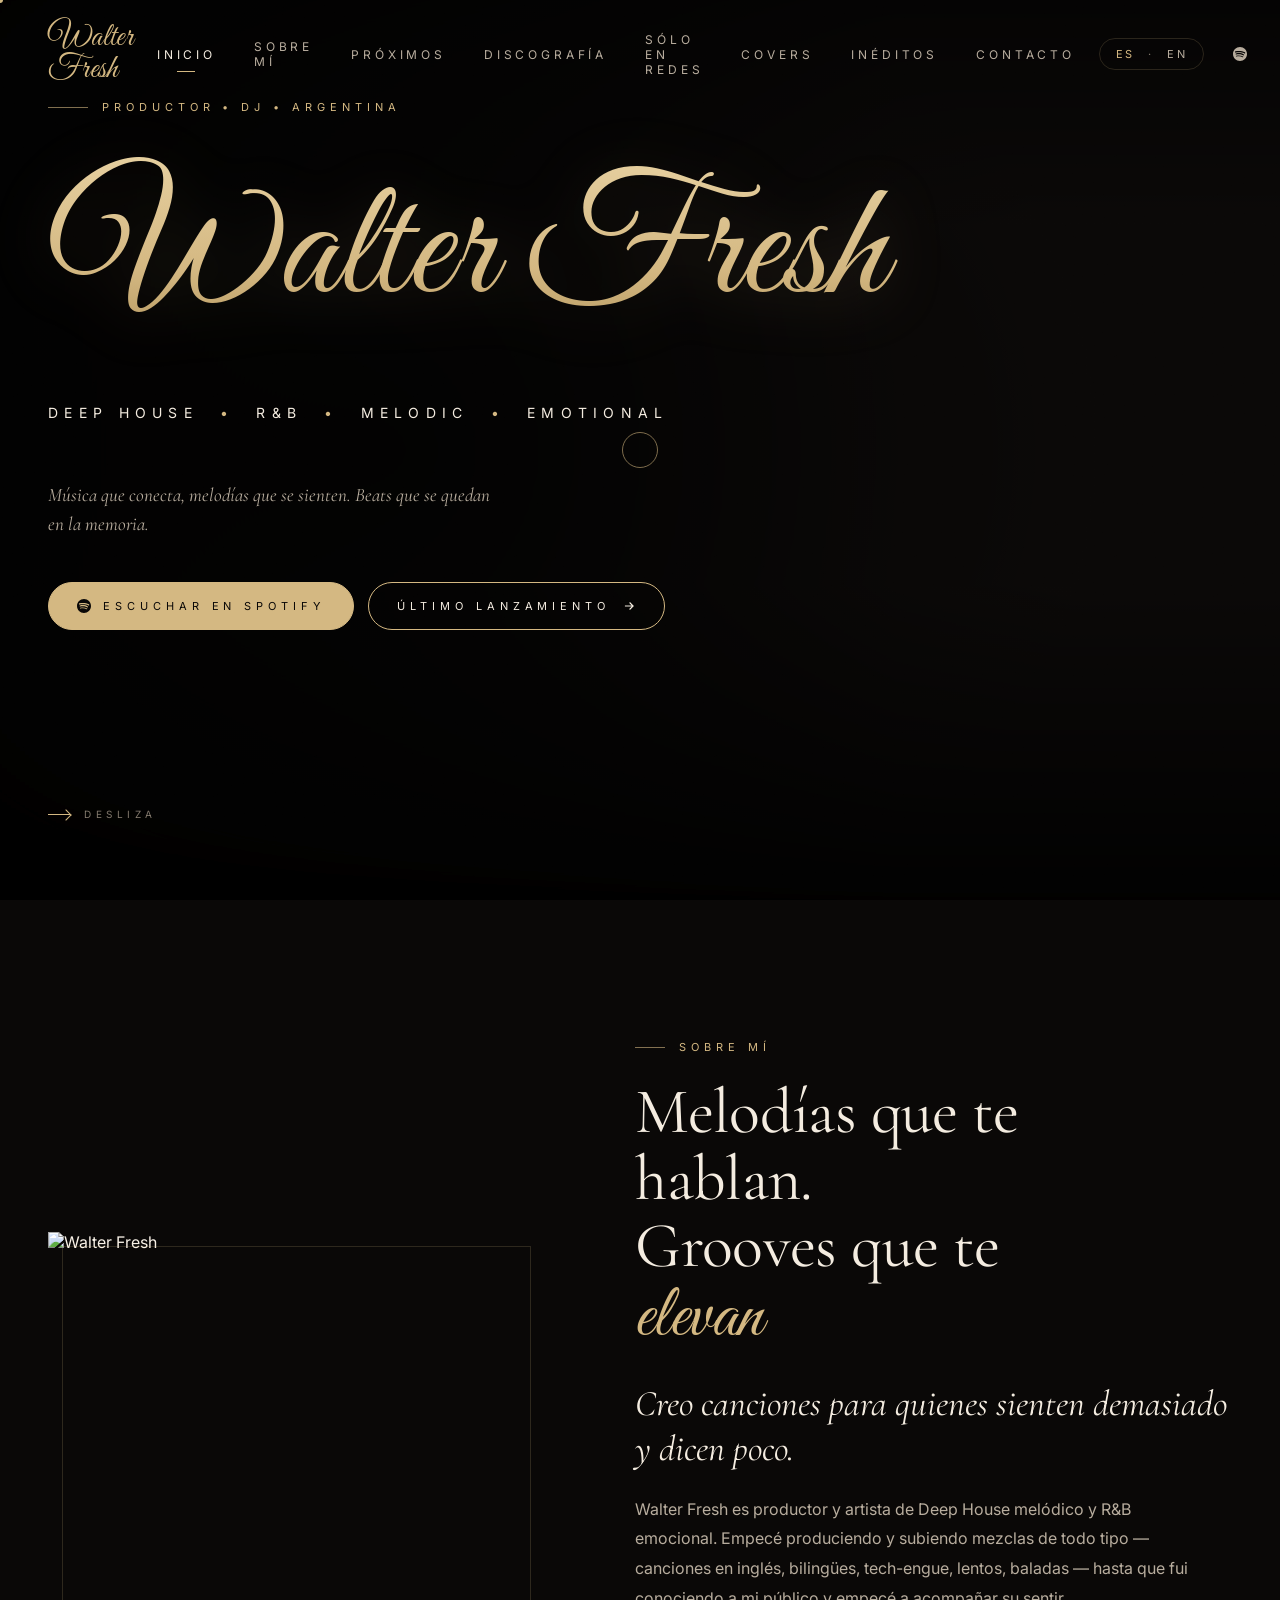
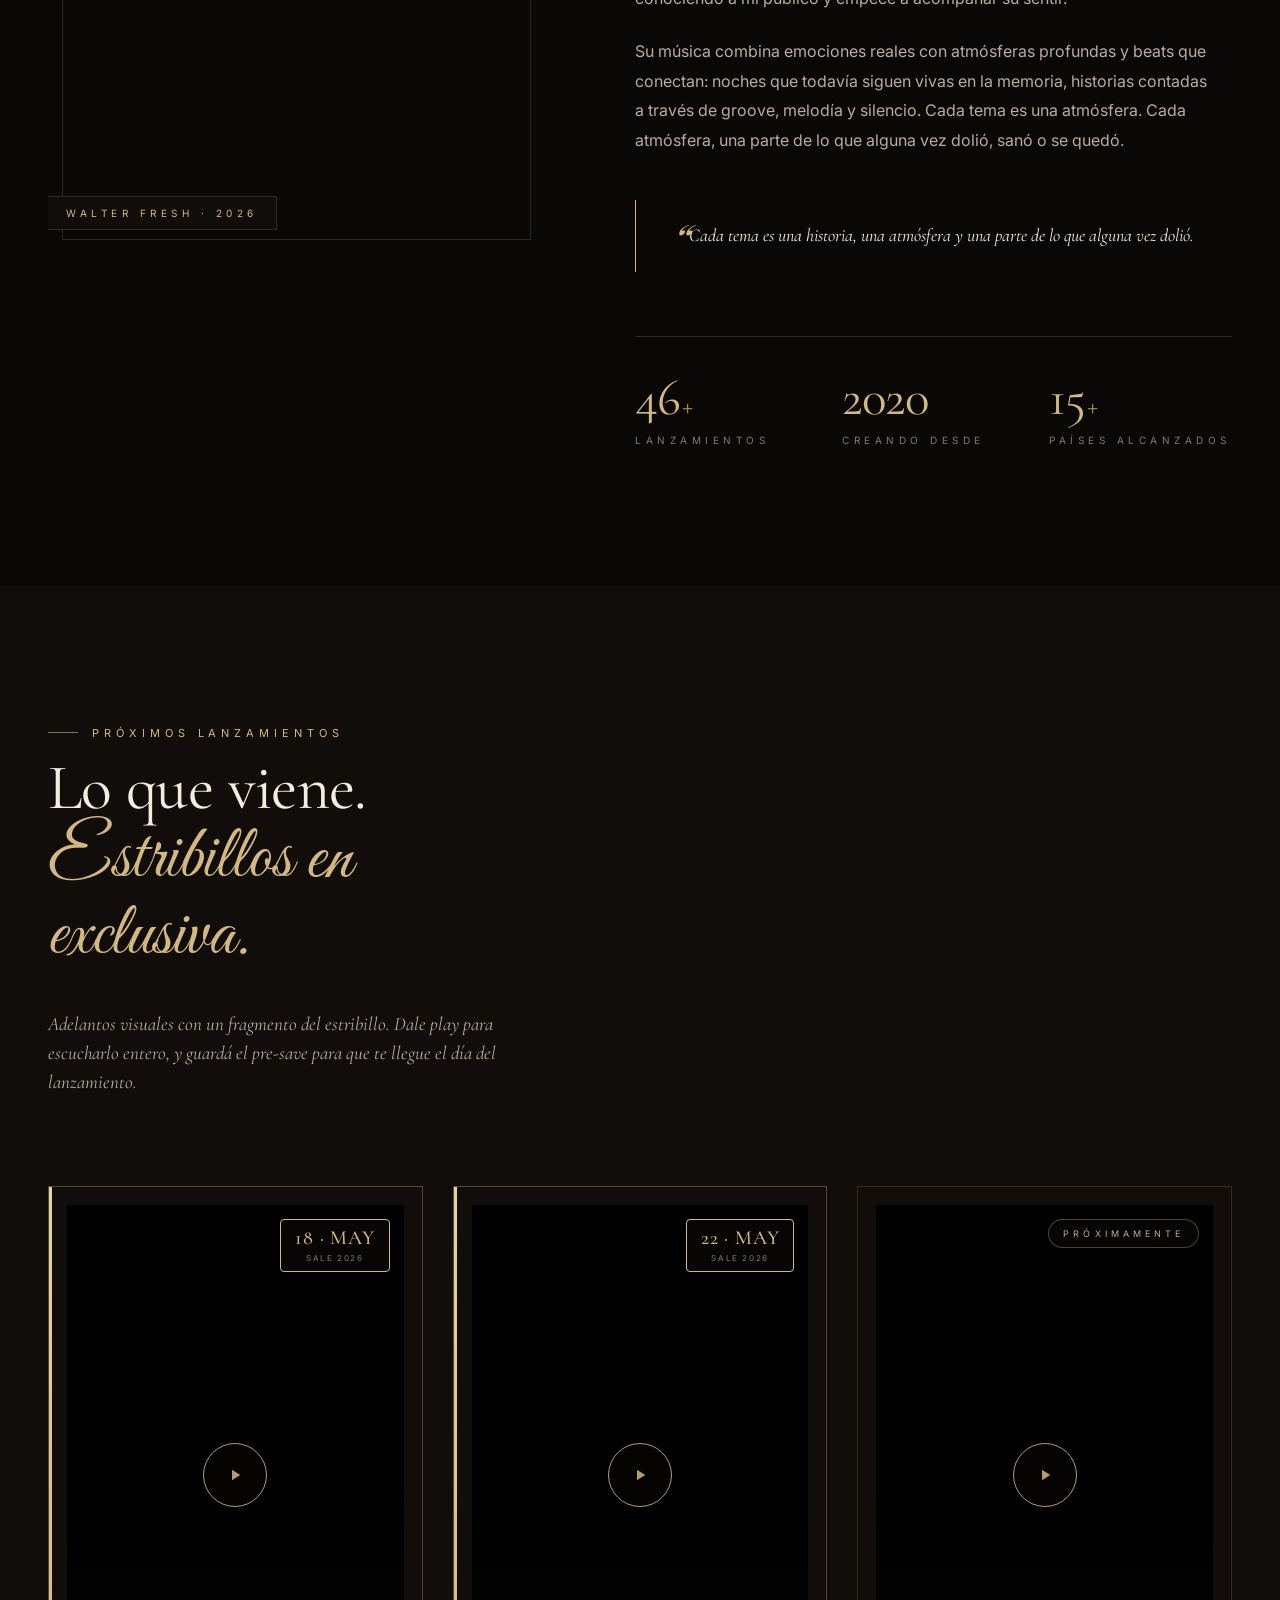
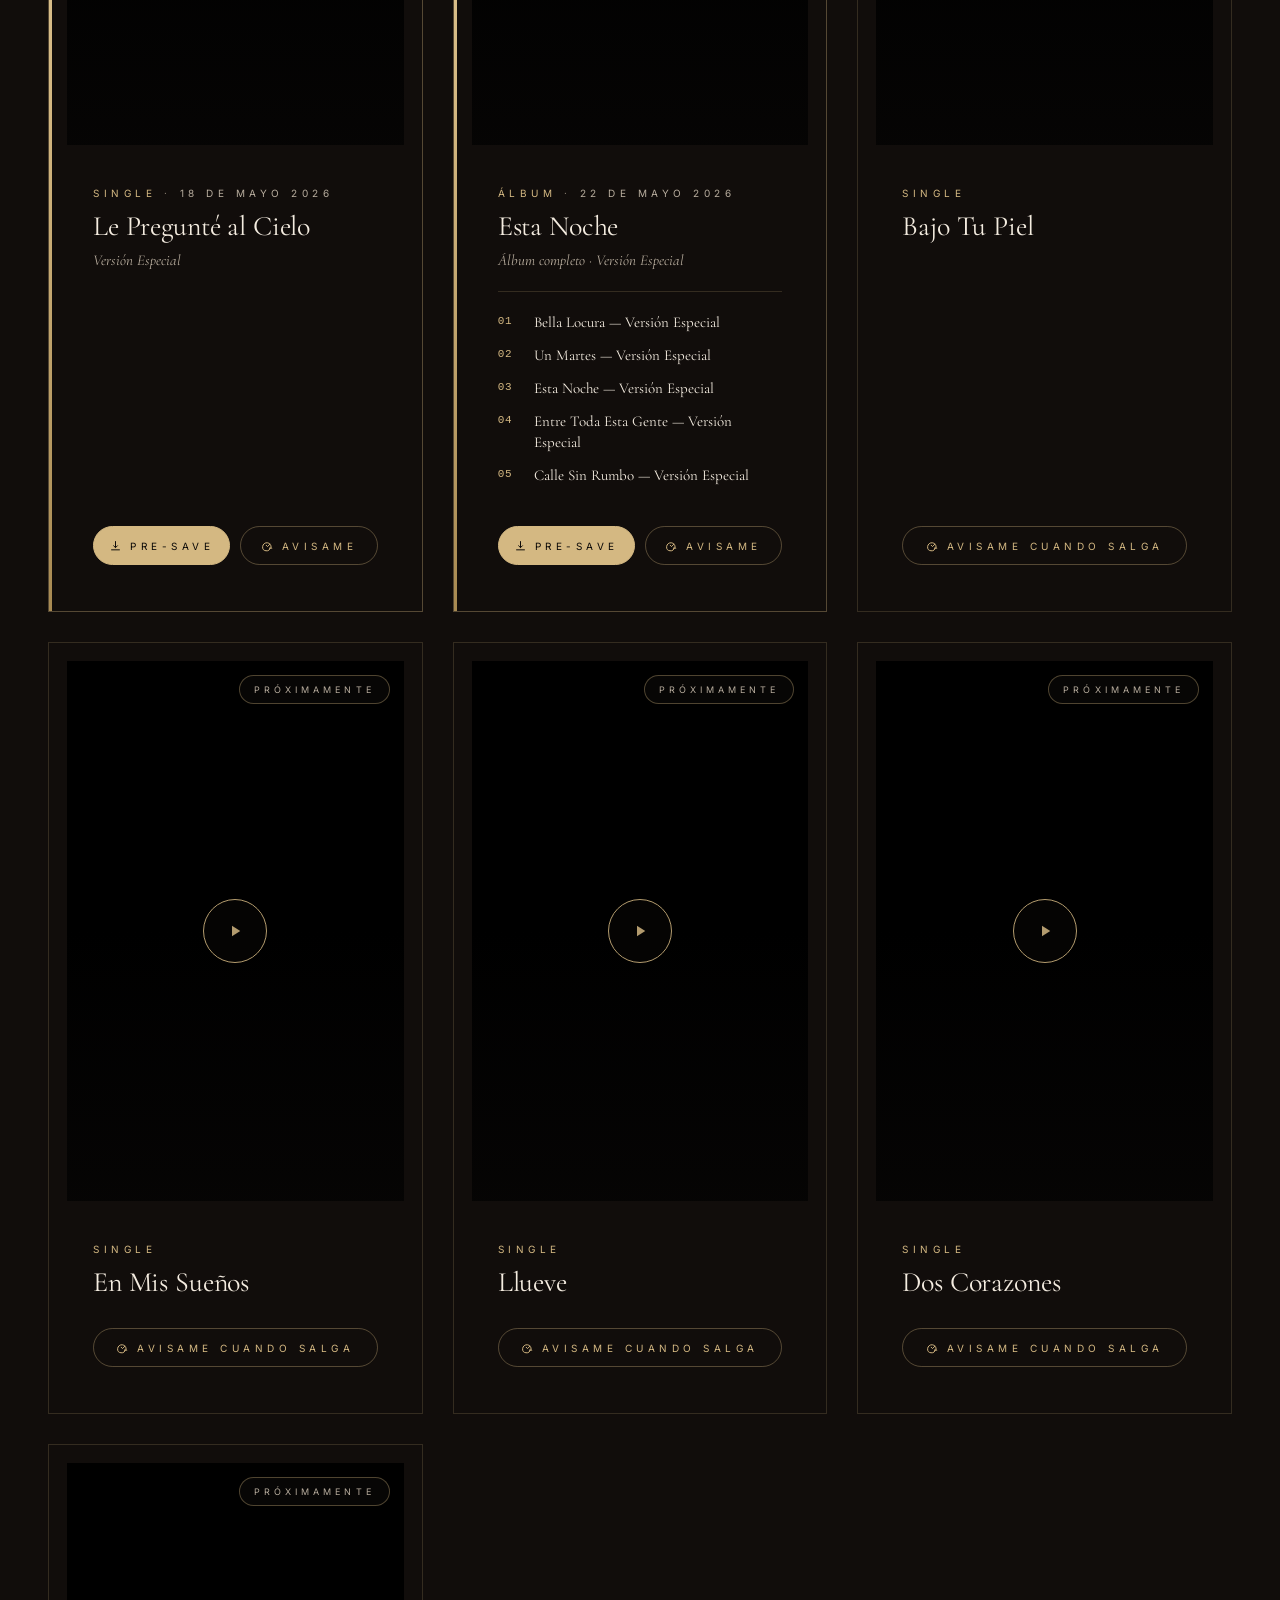
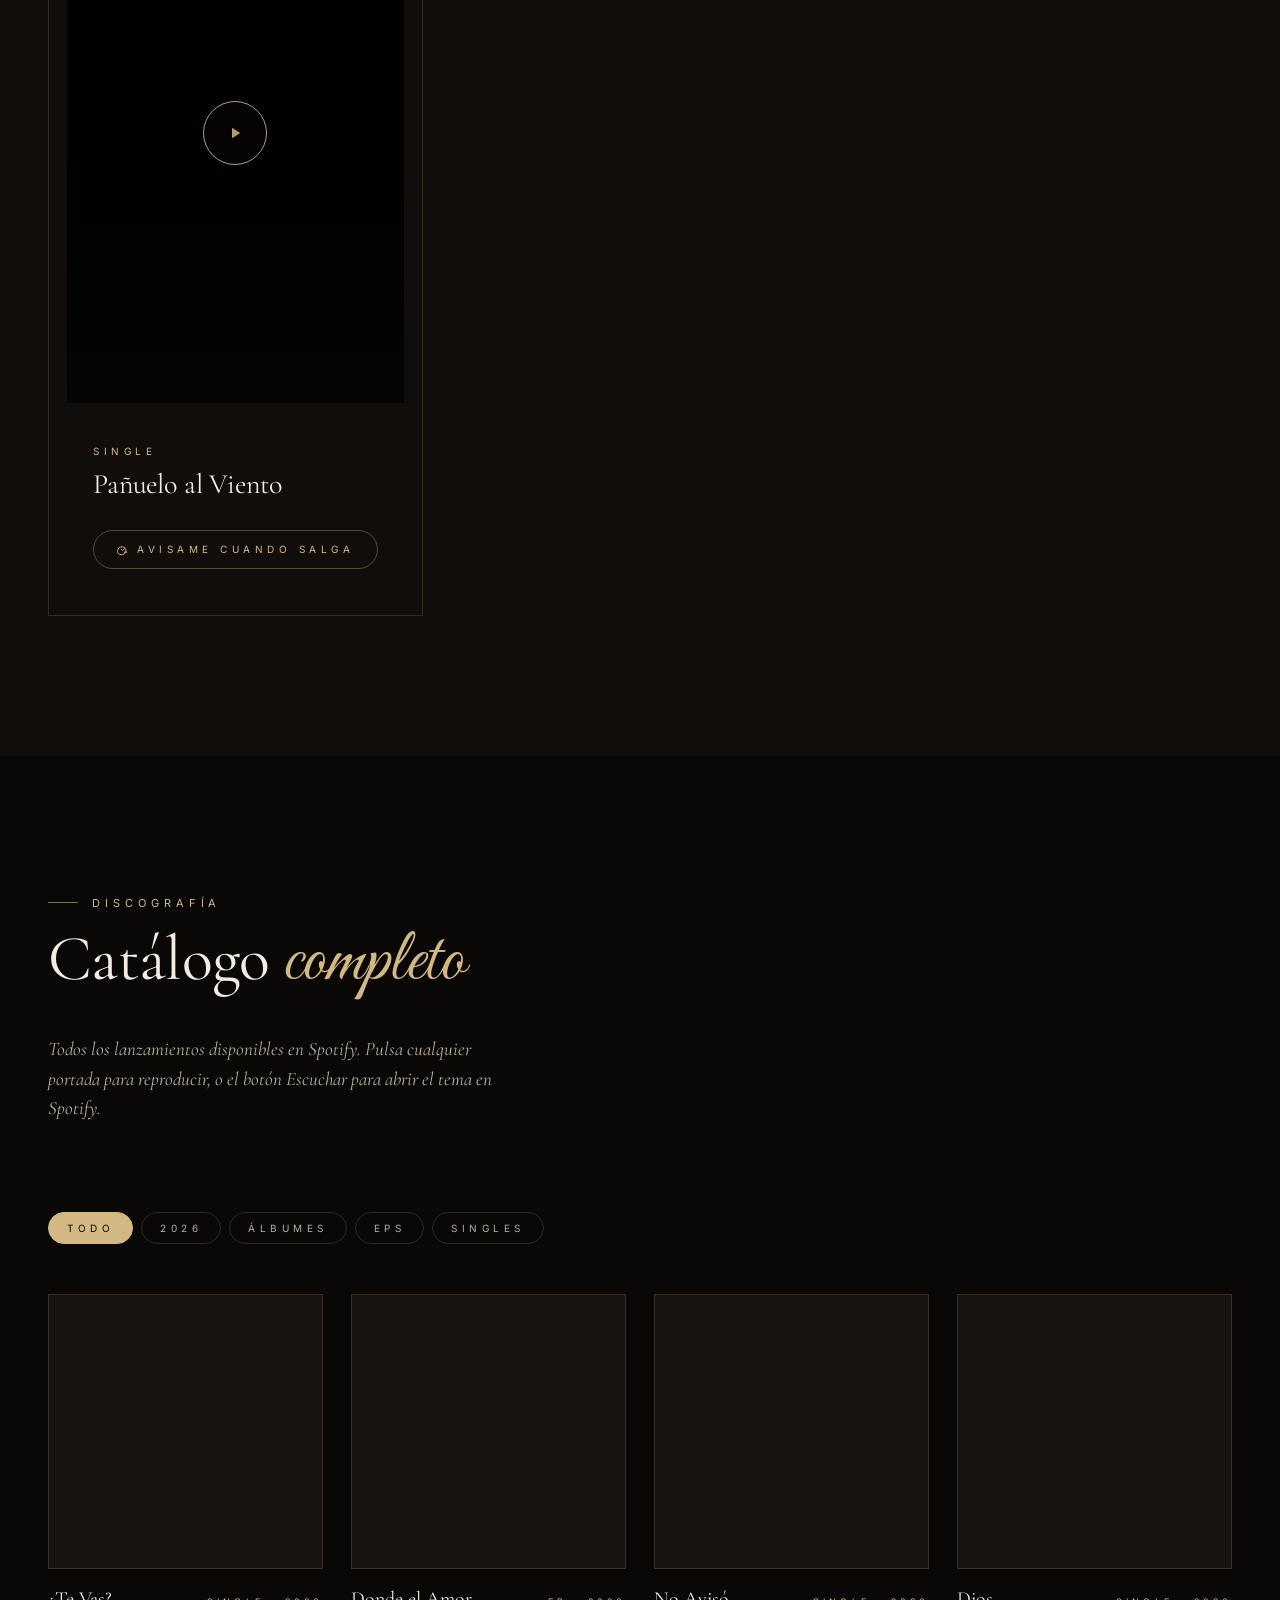
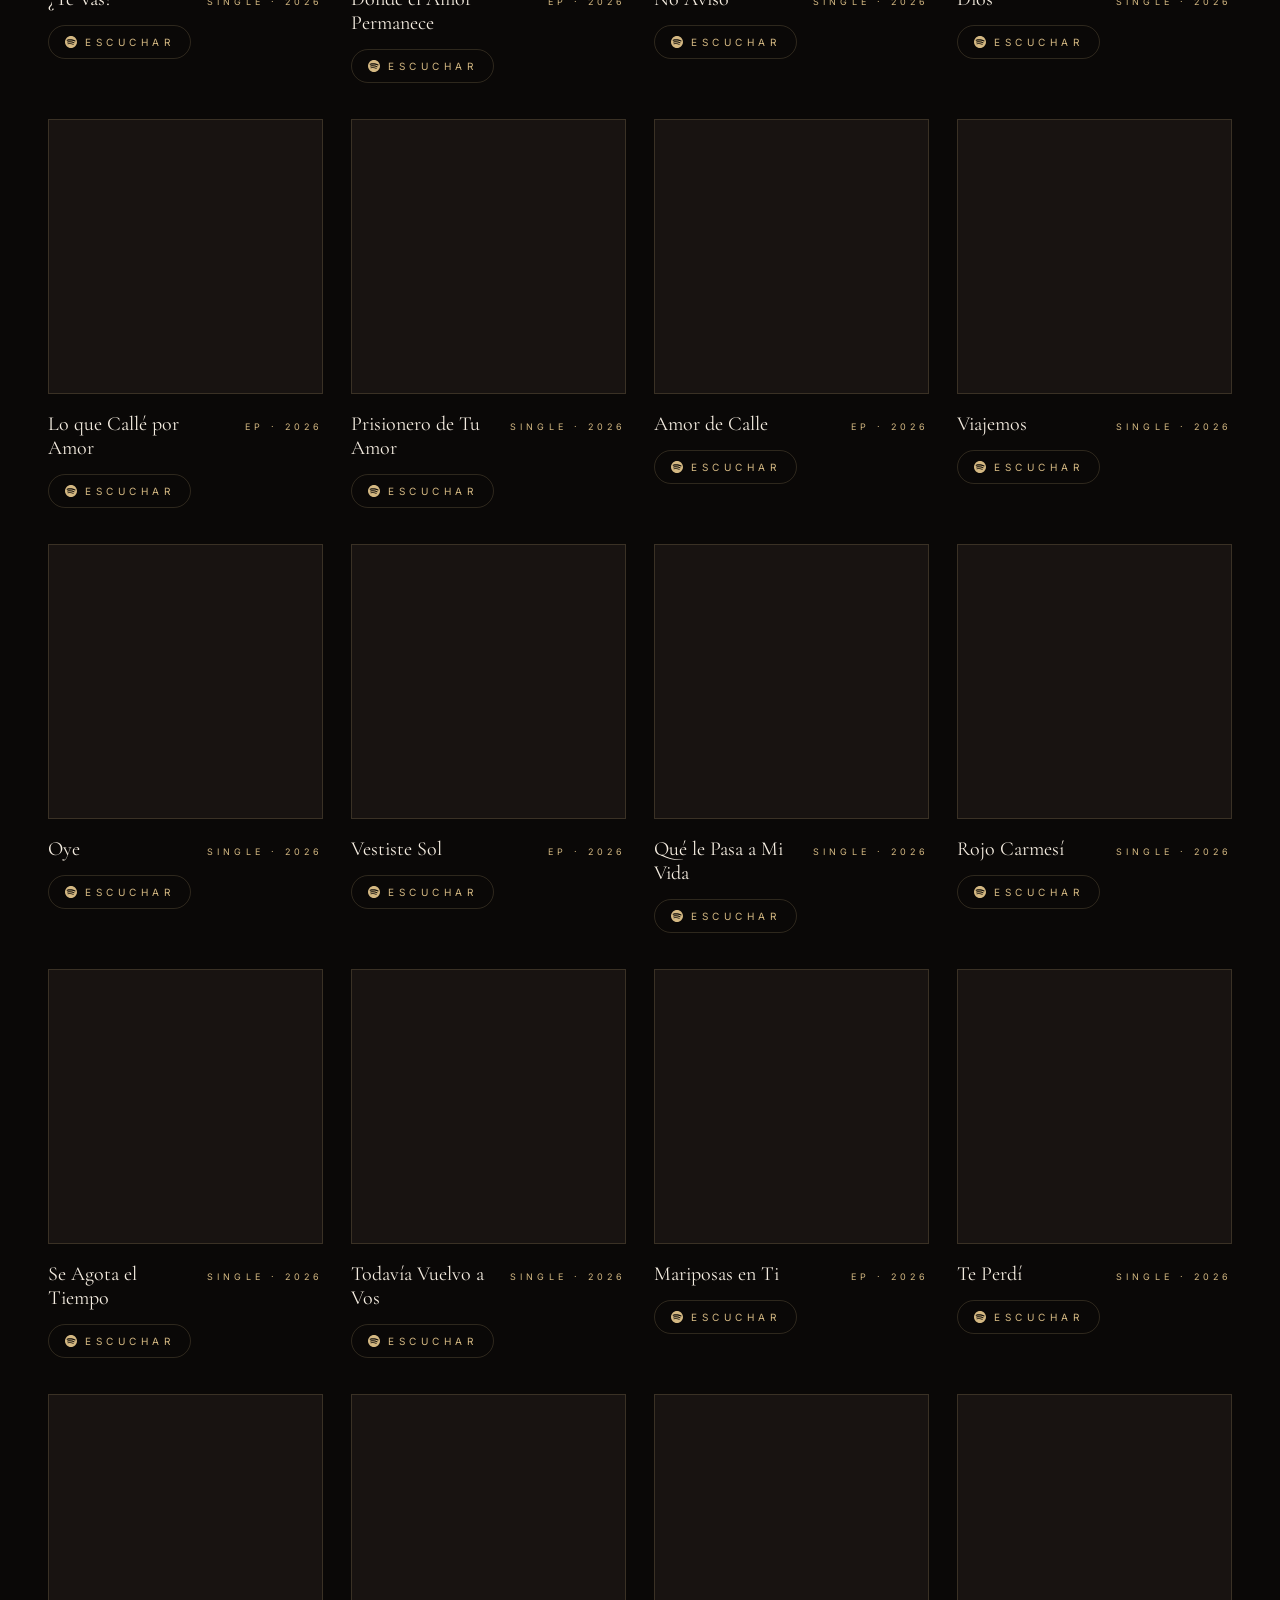
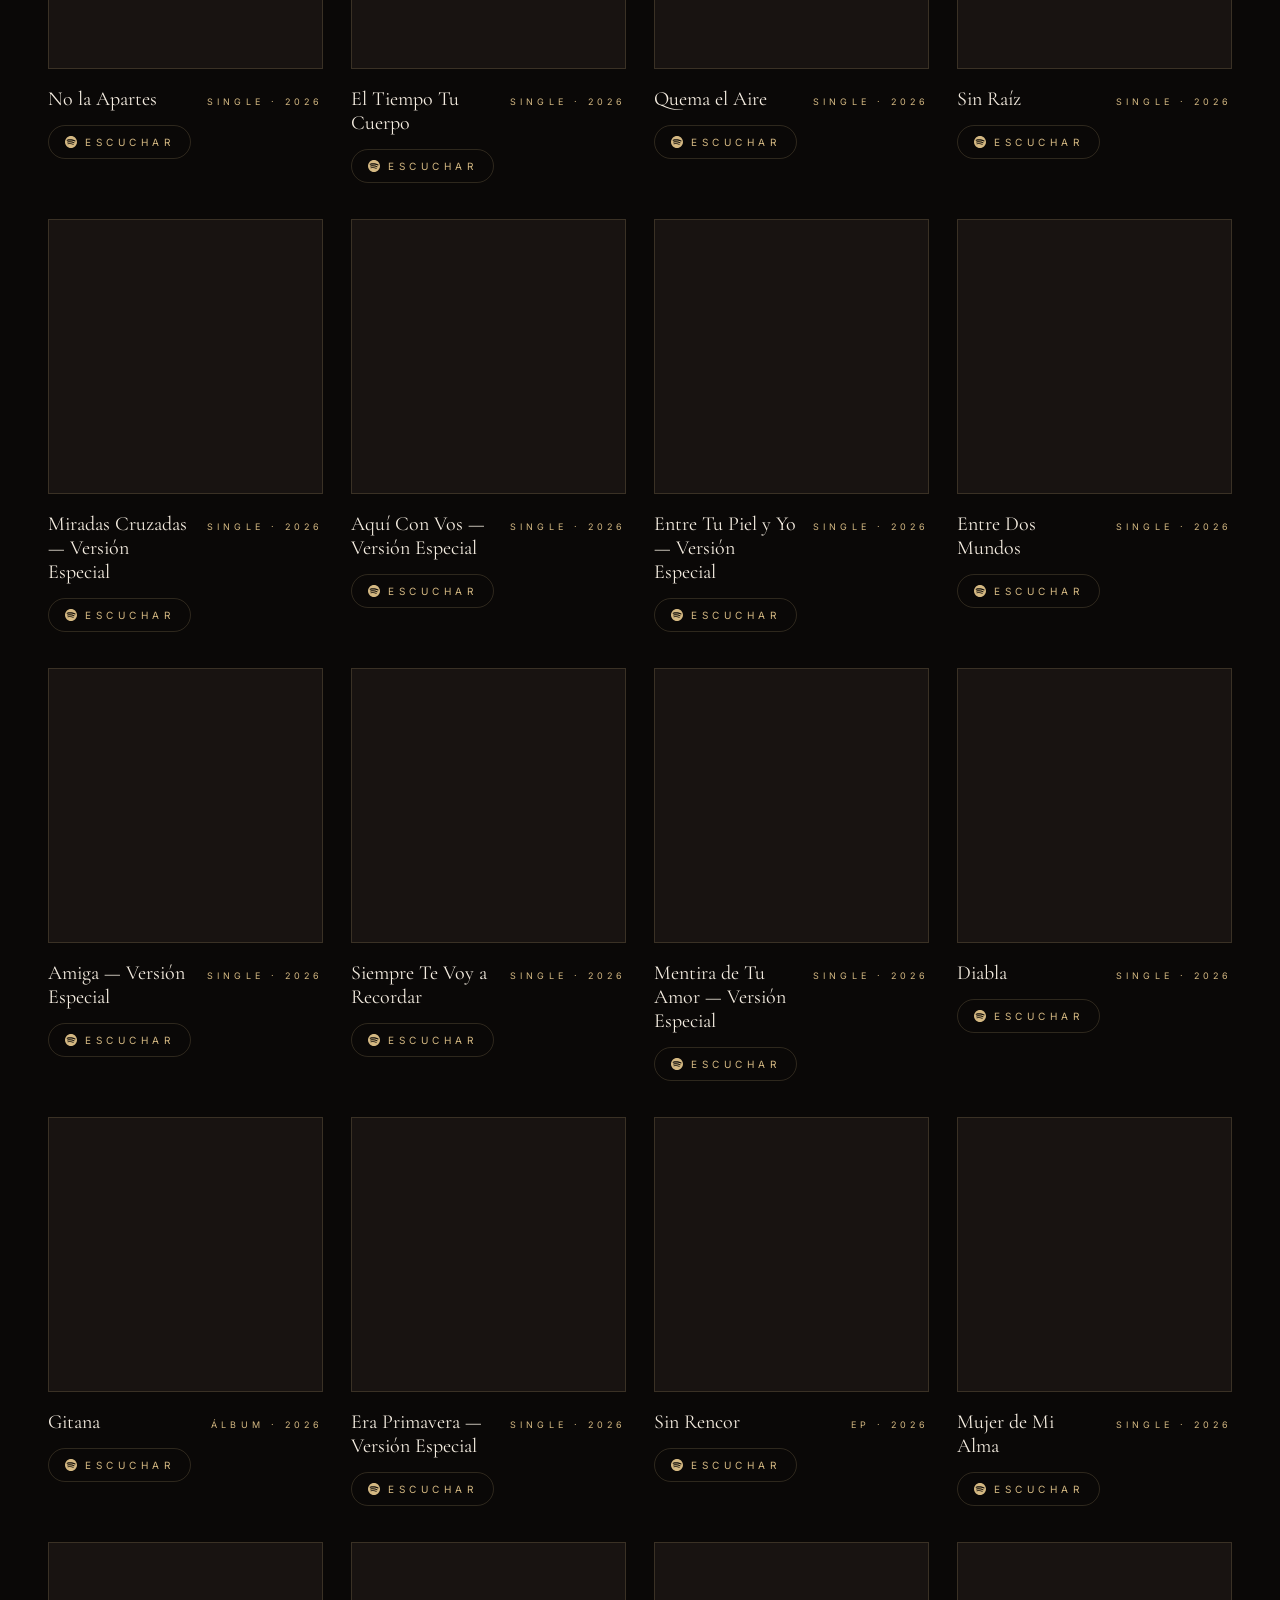
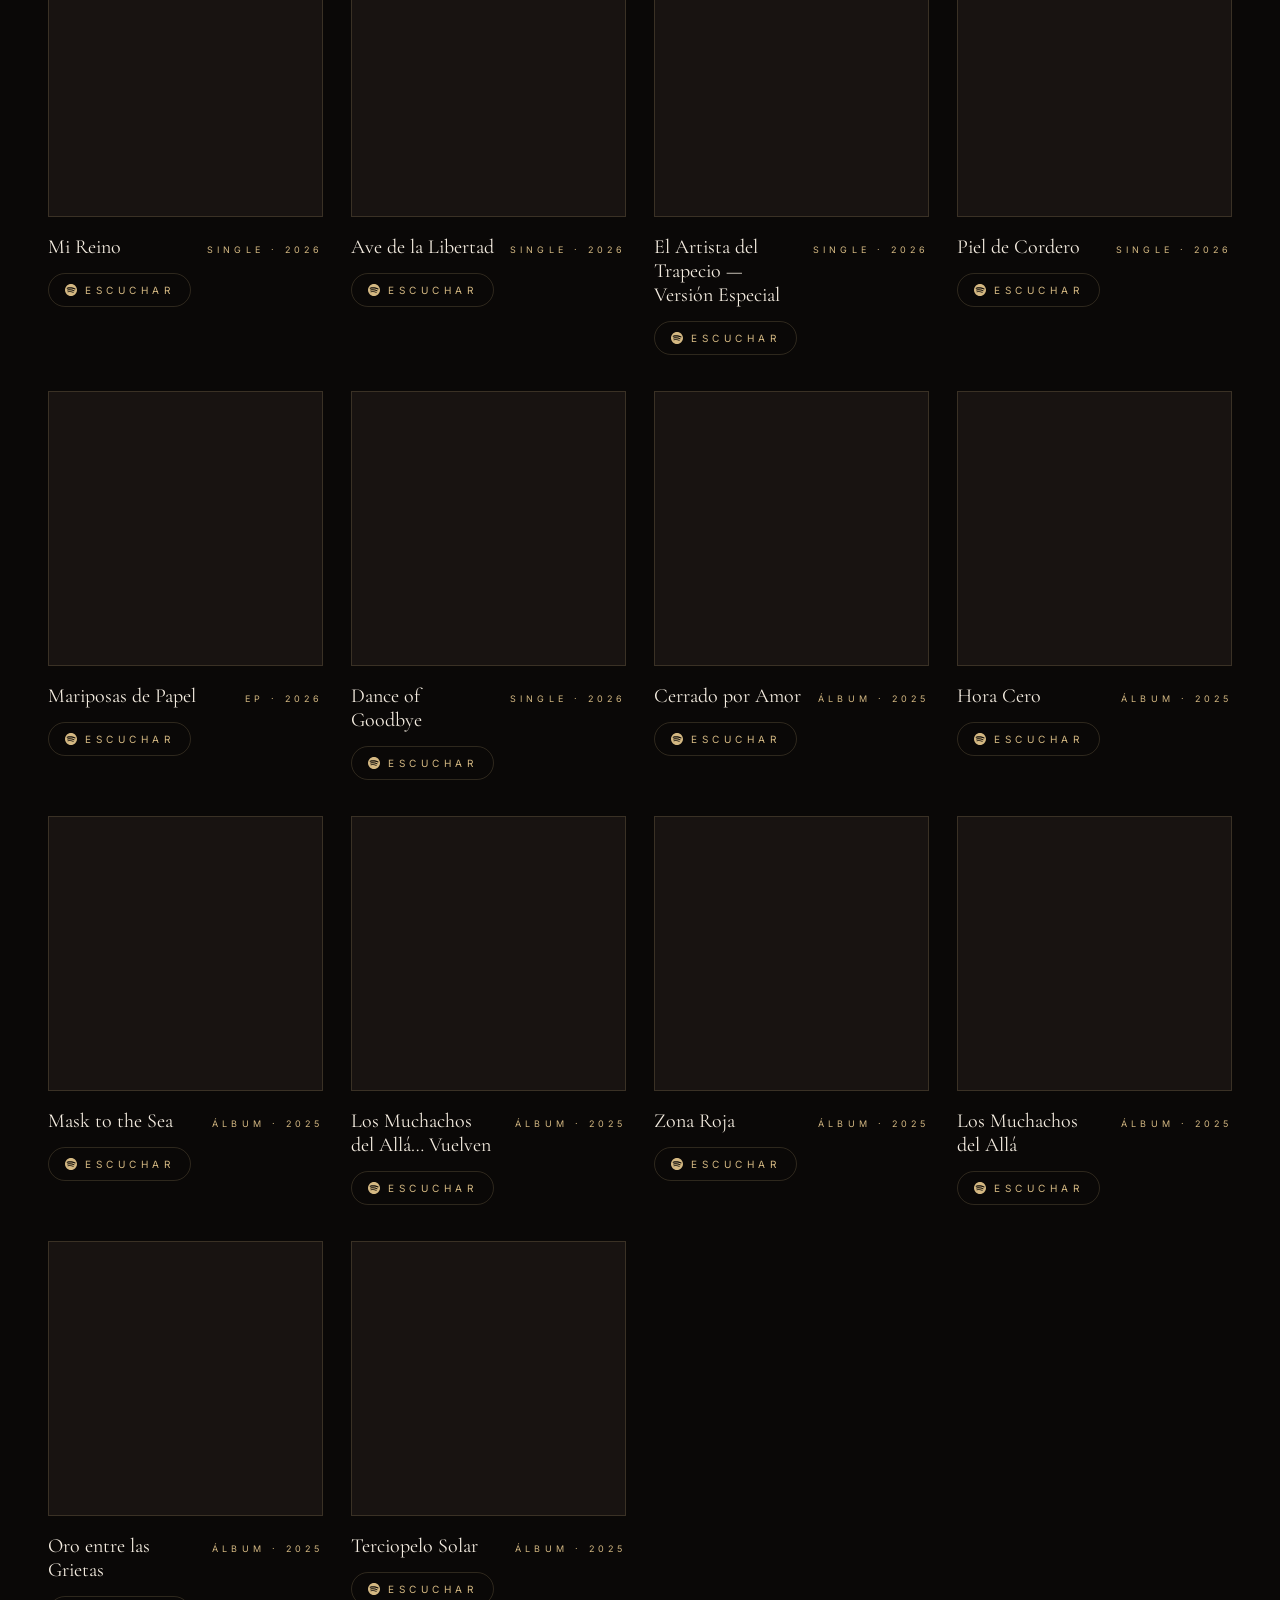
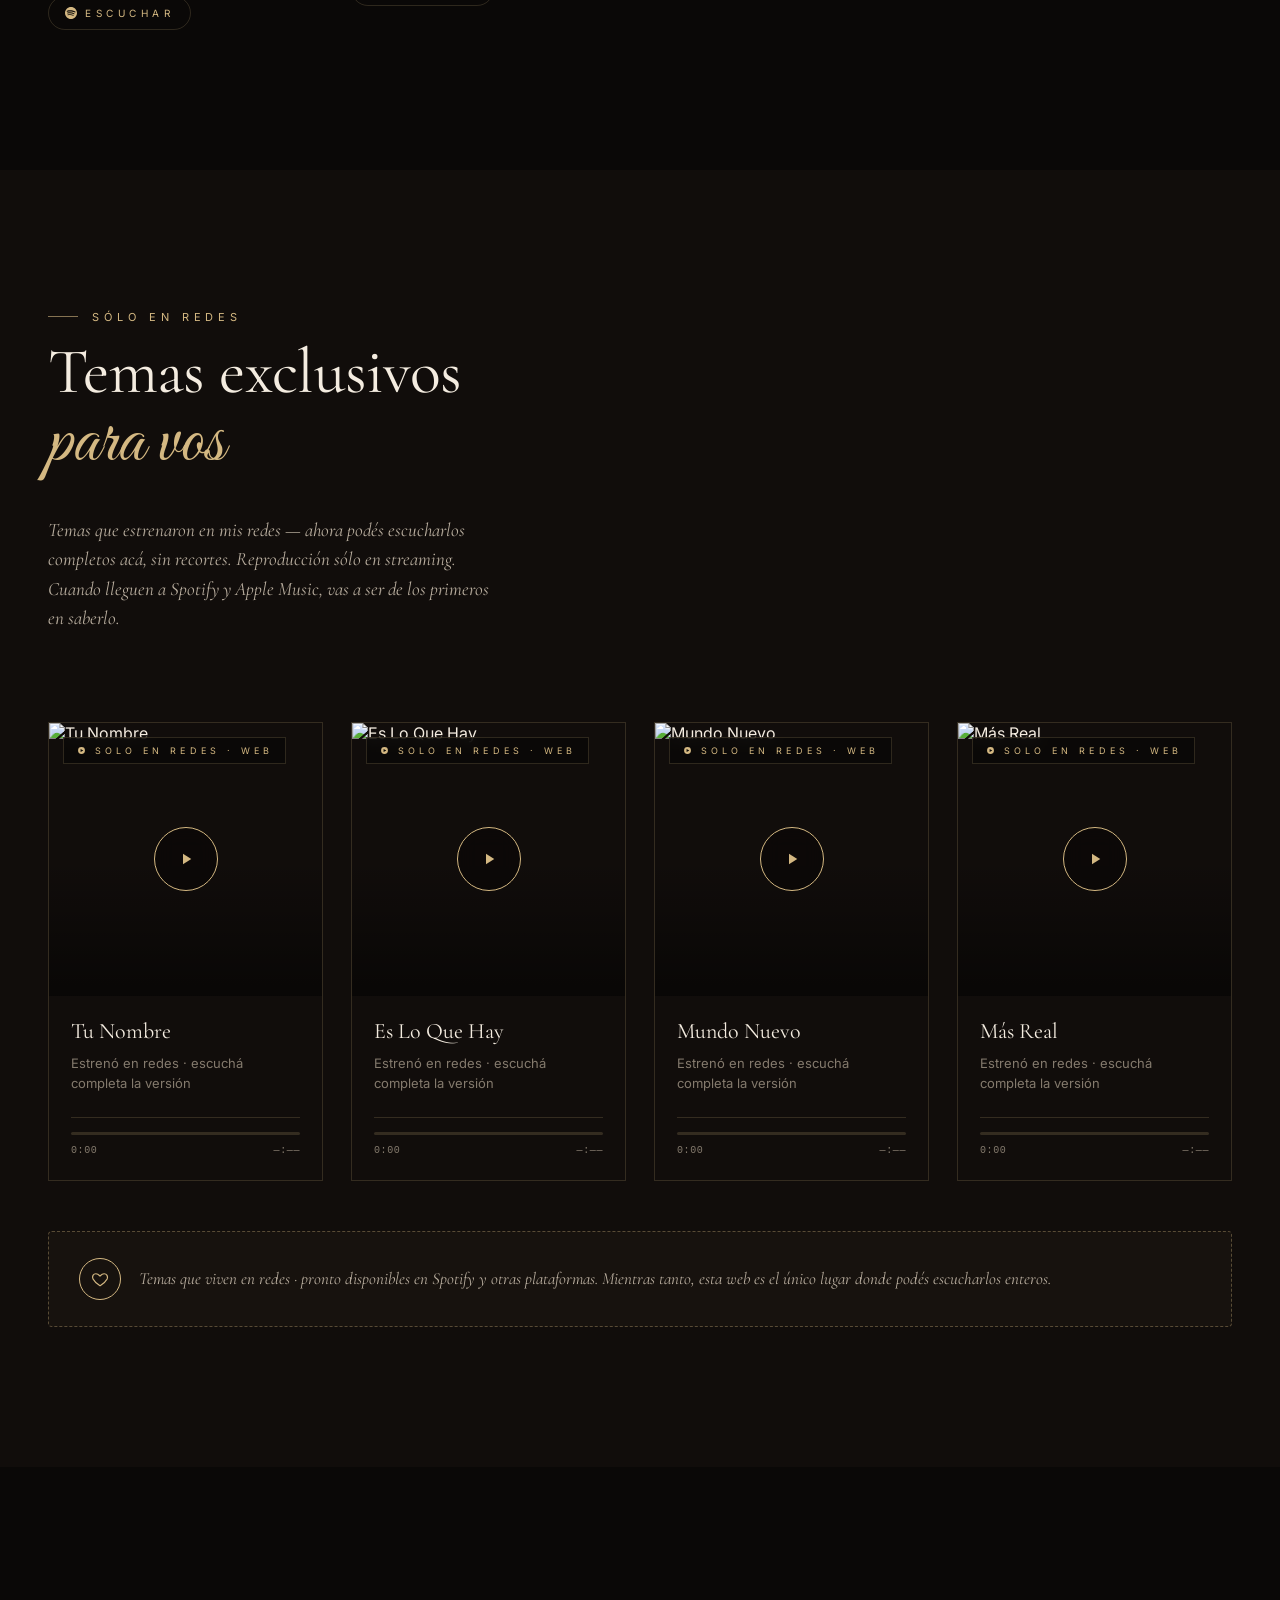
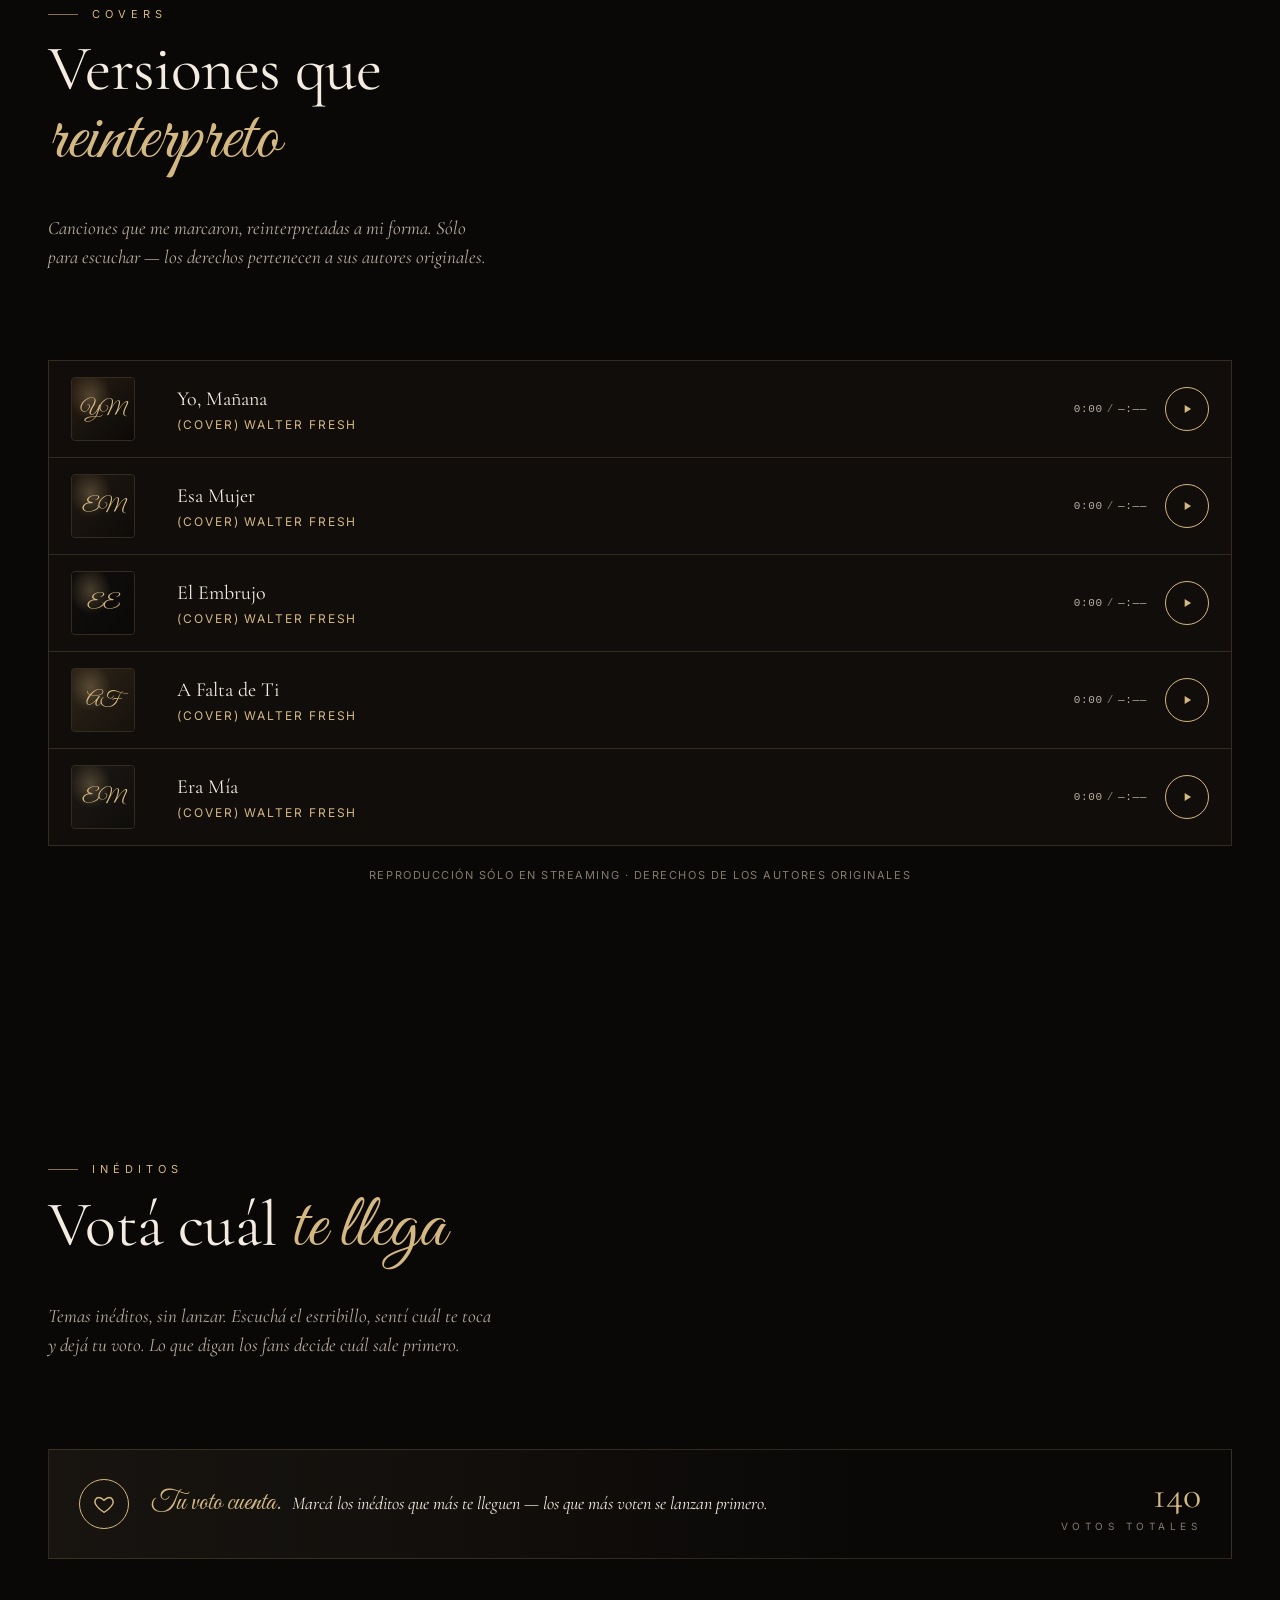
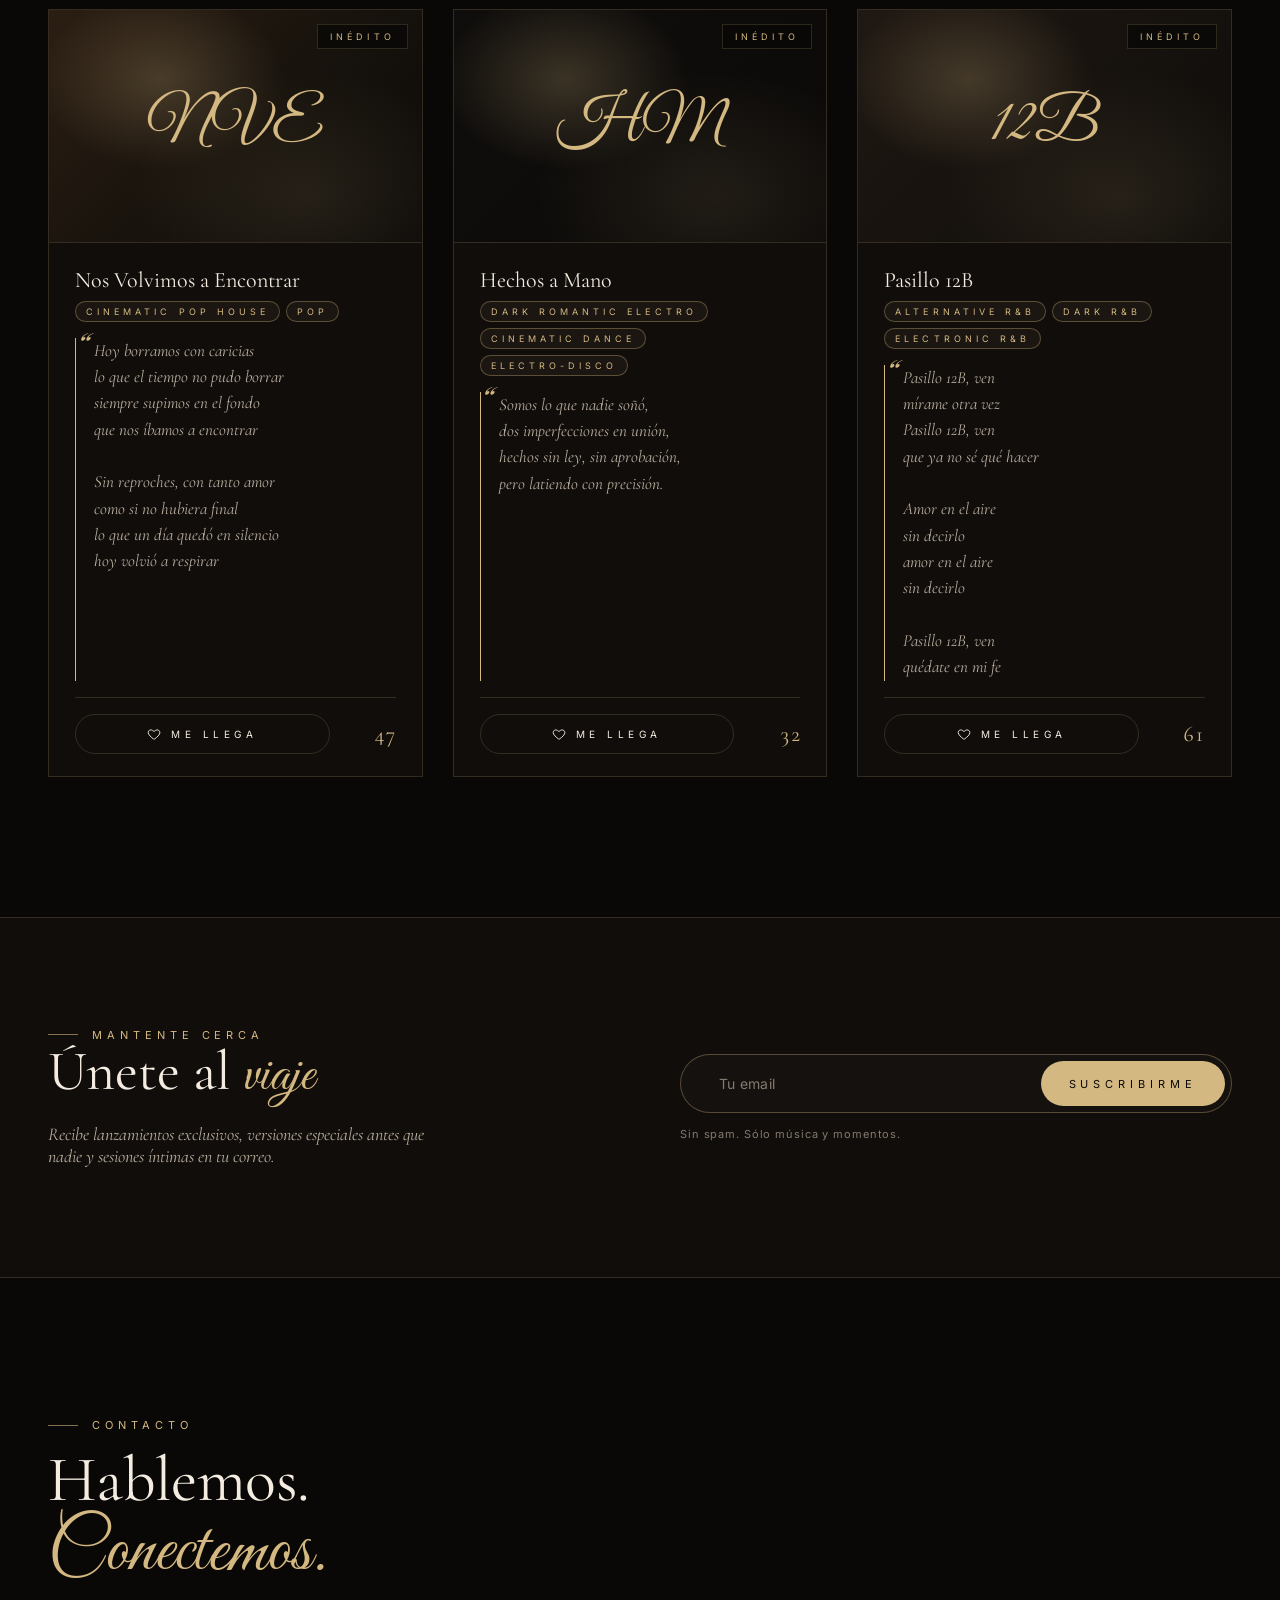
==== index.html @ fb487273 "Add files via upload" ====
<!DOCTYPE html>
<html lang="es">
<head>
  <meta charset="UTF-8">
  <meta name="viewport" content="width=device-width, initial-scale=1.0">
  <title>Walter Fresh — Deep House · R&B · Melodic · Emotional</title>
  <meta name="description" content="Walter Fresh — Productor y artista de Deep House Melódico y R&B Emocional. Discografía, lanzamientos y booking.">

  <link rel="preconnect" href="https://fonts.googleapis.com">
  <link rel="preconnect" href="https://fonts.gstatic.com" crossorigin>
  <link href="https://fonts.googleapis.com/css2?family=Great+Vibes&family=Allura&family=Pinyon+Script&family=Dancing+Script:wght@600;700&family=Cormorant+Garamond:ital,wght@0,400;0,500;1,400;1,500&family=Inter:wght@300;400;500;600&display=swap" rel="stylesheet">

  <link rel="stylesheet" href="styles.css">
</head>
<body>

  <div class="cursor-dot"></div>
  <div class="cursor-ring"></div>

  <!-- ============== NAV ============== -->
  <header class="nav">
    <div class="container nav-inner">
      <a href="#home" class="brand-mark">Walter Fresh</a>

      <nav class="nav-links">
        <a href="#home"      data-section data-i18n="nav.home">Inicio</a>
        <a href="#about"     data-section data-i18n="nav.about">Sobre Mí</a>
        <a href="#upcoming"  data-section data-i18n="nav.upcoming">Próximos</a>
        <a href="#music"     data-section data-i18n="nav.music">Discografía</a>
        <a href="#social"    data-section data-i18n="nav.social">Sólo en Redes</a>
        <a href="#covers"    data-section data-i18n="nav.covers">Covers</a>
        <a href="#inedito"   data-section data-i18n="nav.inedito">Inéditos</a>
        <a href="#contact"   data-section data-i18n="nav.contact">Contacto</a>
      </nav>

      <div class="nav-right">
        <div class="lang-toggle">
          <span data-lang="es" class="on">ES</span>
          <span style="color:var(--ink-mute)">·</span>
          <span data-lang="en">EN</span>
        </div>

        <div class="nav-socials">
          <a href="https://open.spotify.com/artist/1sRg7hmCkRmslxONx9BqQl" target="_blank" rel="noopener" aria-label="Spotify">
            <svg viewBox="0 0 24 24" fill="currentColor"><path d="M12 0C5.4 0 0 5.4 0 12s5.4 12 12 12 12-5.4 12-12S18.66 0 12 0zm5.5 17.32a.75.75 0 01-1.03.25c-2.82-1.72-6.37-2.11-10.55-1.16a.75.75 0 11-.33-1.46c4.57-1.04 8.5-.59 11.66 1.34.36.22.47.69.25 1.03zm1.47-3.28a.94.94 0 01-1.29.31c-3.23-1.99-8.16-2.56-11.99-1.4a.94.94 0 11-.55-1.8c4.38-1.33 9.81-.69 13.52 1.6.44.28.58.86.31 1.29zm.13-3.41C15.31 8.66 8.71 8.43 4.92 9.58a1.13 1.13 0 11-.66-2.16c4.35-1.32 11.63-1.06 16.21 1.66a1.13 1.13 0 01-1.16 1.94z"/></svg>
          </a>
          <a href="https://instagram.com/walterfresh.music" target="_blank" rel="noopener" aria-label="Instagram">
            <svg viewBox="0 0 24 24" fill="none" stroke="currentColor" stroke-width="2"><rect x="3" y="3" width="18" height="18" rx="5"/><circle cx="12" cy="12" r="4"/><circle cx="17.5" cy="6.5" r="1" fill="currentColor"/></svg>
          </a>
          <a href="https://tiktok.com/@walterfresh57" target="_blank" rel="noopener" aria-label="TikTok">
            <svg viewBox="0 0 24 24" fill="currentColor"><path d="M19.6 6.3a4.6 4.6 0 01-3.4-1.5 4.6 4.6 0 01-1.2-3H11v12.4a2.6 2.6 0 11-2.6-2.6c.3 0 .6 0 .8.1V8.3a6 6 0 105.4 6V9.5a7.4 7.4 0 005 1.7V7.8a4.6 4.6 0 01-.2-.1 4.6 4.6 0 01.2-1.4z"/></svg>
          </a>
          <a href="https://facebook.com/WalterFresh57" target="_blank" rel="noopener" aria-label="Facebook">
            <svg viewBox="0 0 24 24" fill="currentColor"><path d="M13.5 22v-9h3l.5-3.5h-3.5V7.2c0-1 .3-1.7 1.7-1.7H17V2.3c-.4-.1-1.5-.2-2.7-.2-2.7 0-4.5 1.6-4.5 4.6V9.5H7V13h2.8v9h3.7z"/></svg>
          </a>
        </div>

        <button class="hamburger" aria-label="Menú">
          <span></span><span></span><span></span>
        </button>
      </div>
    </div>
  </header>

  <!-- ============== MOBILE MENU ============== -->
  <div class="mobile-menu">
    <button class="close" aria-label="Cerrar">✕</button>
    <ul>
      <li><a href="#home"     data-i18n="nav.home">Inicio</a></li>
      <li><a href="#about"    data-i18n="nav.about">Sobre Mí</a></li>
      <li><a href="#upcoming" data-i18n="nav.upcoming">Próximos</a></li>
      <li><a href="#music"    data-i18n="nav.music">Discografía</a></li>
      <li><a href="#social"   data-i18n="nav.social">Sólo en Redes</a></li>
      <li><a href="#covers"   data-i18n="nav.covers">Covers</a></li>
      <li><a href="#inedito"  data-i18n="nav.inedito">Inéditos</a></li>
      <li><a href="#contact"  data-i18n="nav.contact">Contacto</a></li>
    </ul>
  </div>

  <!-- ============== HERO ============== -->
  <section class="hero" id="home">
    <div class="hero-bg"></div>
    <div class="hero-grain"></div>

    <div class="container hero-content">
      <div class="hero-eyebrow reveal">
        <span class="line"></span>
        <span data-i18n="hero.eyebrow">Productor • DJ • Argentina</span>
      </div>

      <h1 class="hero-title reveal delay-1">Walter Fresh</h1>

      <div class="hero-tags reveal delay-2">
        <span>Deep House</span><span class="dot">•</span>
        <span>R&amp;B</span><span class="dot">•</span>
        <span>Melodic</span><span class="dot">•</span>
        <span>Emotional</span>
      </div>

      <p class="hero-lede reveal delay-3" data-i18n="hero.lede">
        Música que conecta, melodías que se sienten. Beats que se quedan en la memoria.
      </p>

      <div class="hero-cta reveal delay-4">
        <a class="btn primary" href="https://open.spotify.com/artist/1sRg7hmCkRmslxONx9BqQl" target="_blank" rel="noopener">
          <svg viewBox="0 0 24 24" fill="currentColor"><path d="M12 0C5.4 0 0 5.4 0 12s5.4 12 12 12 12-5.4 12-12S18.66 0 12 0zm5.5 17.32a.75.75 0 01-1.03.25c-2.82-1.72-6.37-2.11-10.55-1.16a.75.75 0 11-.33-1.46c4.57-1.04 8.5-.59 11.66 1.34.36.22.47.69.25 1.03zm1.47-3.28a.94.94 0 01-1.29.31c-3.23-1.99-8.16-2.56-11.99-1.4a.94.94 0 11-.55-1.8c4.38-1.33 9.81-.69 13.52 1.6.44.28.58.86.31 1.29zm.13-3.41C15.31 8.66 8.71 8.43 4.92 9.58a1.13 1.13 0 11-.66-2.16c4.35-1.32 11.63-1.06 16.21 1.66a1.13 1.13 0 01-1.16 1.94z"/></svg>
          <span data-i18n="hero.cta.listen">Escuchar en Spotify</span>
        </a>
        <a class="btn" href="#music">
          <span data-i18n="hero.cta.latest">Último Lanzamiento</span>
          <svg viewBox="0 0 24 24" fill="none" stroke="currentColor" stroke-width="2"><path d="M5 12h14M13 6l6 6-6 6"/></svg>
        </a>
      </div>

      <div class="hero-scroll">
        <span class="arrow"></span>
        <span data-i18n="hero.scroll">Desliza</span>
      </div>
    </div>
  </section>

  <!-- ============== ABOUT ============== -->
  <section class="section" id="about">
    <div class="container">
      <div class="about-grid">
        <div class="about-portrait reveal">
          <img src="assets/walter-fresh-hero.png" alt="Walter Fresh">
          <div class="about-portrait-tag">Walter Fresh · 2026</div>
        </div>

        <div class="about-text">
          <div class="section-eyebrow reveal">
            <span class="line"></span>
            <span data-i18n="about.eyebrow">Sobre Mí</span>
          </div>

          <h2 class="section-title reveal delay-1">
            <span data-i18n="about.title.l1">Melodías que te hablan.</span><br>
            <span data-i18n="about.title.l2">Grooves que te</span>
            <em data-i18n="about.title.l3">elevan</em>
          </h2>

          <p class="lede reveal delay-2" data-i18n="about.lede">
            Creo canciones para quienes sienten demasiado y dicen poco.
          </p>

          <p class="reveal delay-3" data-i18n="about.p1">
            Walter Fresh es productor y artista de Deep House melódico y R&amp;B emocional. Empecé produciendo y subiendo mezclas de todo tipo — canciones en inglés, bilingües, tech-engue, lentos, baladas — hasta que fui conociendo a mi público y empecé a acompañar su sentir.
          </p>

          <p class="reveal delay-3" data-i18n="about.p2">
            Su música combina emociones reales con atmósferas profundas y beats que conectan: noches que todavía siguen vivas en la memoria, historias contadas a través de groove, melodía y silencio. Cada tema es una atmósfera. Cada atmósfera, una parte de lo que alguna vez dolió, sanó o se quedó.
          </p>

          <div class="about-quote reveal delay-4" data-i18n="about.quote">
            Cada tema es una historia, una atmósfera y una parte de lo que alguna vez dolió.
          </div>

          <div class="stats reveal delay-4">
            <div class="stat">
              <div class="num" data-count="46" data-stat-key="releases"><span class="suffix">+</span></div>
              <div class="label" data-i18n="stats.releases">Lanzamientos</div>
            </div>
            <div class="stat">
              <div class="num" data-count="2020" data-no-format="true"></div>
              <div class="label" data-i18n="stats.years">Creando desde</div>
            </div>
            <div class="stat">
              <div class="num" data-count="15"><span class="suffix">+</span></div>
              <div class="label" data-i18n="stats.countries">Países alcanzados</div>
            </div>
          </div>
        </div>
      </div>
    </div>
  </section>

  <!-- ============== UPCOMING ============== -->
  <section class="section alt" id="upcoming">
    <div class="container">
      <div class="section-head">
        <div class="section-eyebrow reveal">
          <span class="line"></span>
          <span data-i18n="upcoming.eyebrow">Próximos Lanzamientos</span>
        </div>
        <h2 class="section-title reveal delay-1">
          <span data-i18n="upcoming.title.l1">Lo que viene.</span>
          <em data-i18n="upcoming.title.l2">Estribillos en exclusiva.</em>
        </h2>
        <p class="section-sub reveal delay-2" data-i18n="upcoming.sub">
          Adelantos visuales con un fragmento del estribillo. Dale play para escucharlo entero, y guardá el pre-save para que te llegue el día del lanzamiento.
        </p>
      </div>

      <div class="upcoming-row" id="upcoming-row"><!-- rendered by app.js --></div>
    </div>
  </section>

  <!-- ============== DISCOGRAPHY ============== -->
  <section class="section" id="music">
    <div class="container">
      <div class="section-head">
        <div class="section-eyebrow reveal">
          <span class="line"></span>
          <span data-i18n="disco.eyebrow">Discografía</span>
        </div>
        <h2 class="section-title reveal delay-1">
          <span data-i18n="disco.title.l1">Catálogo</span>
          <em data-i18n="disco.title.l2">completo</em>
        </h2>
        <p class="section-sub reveal delay-2" data-i18n="disco.sub">
          Todos los lanzamientos disponibles en Spotify. Pulsa cualquier portada para reproducir, o el botón Escuchar para abrir el tema en Spotify.
        </p>
      </div>

      <div class="disco-controls reveal">
        <button class="chip on" data-filter="all"    data-i18n="disco.filter.all">Todo</button>
        <button class="chip"    data-filter="latest" data-i18n="disco.filter.latest">2026</button>
        <button class="chip"    data-filter="album"  data-i18n="disco.filter.album">Álbumes</button>
        <button class="chip"    data-filter="ep"     data-i18n="disco.filter.ep">EPs</button>
        <button class="chip"    data-filter="single" data-i18n="disco.filter.single">Singles</button>
      </div>

      <div class="disco-grid" id="disco-grid"><!-- rendered by app.js --></div>
    </div>
  </section>

  <!-- ============== SOCIAL-ONLY ============== -->
  <section class="section alt" id="social">
    <div class="container">
      <div class="section-head">
        <div class="section-eyebrow reveal">
          <span class="line"></span>
          <span data-i18n="social.eyebrow">Sólo en Redes</span>
        </div>
        <h2 class="section-title reveal delay-1">
          <span data-i18n="social.title.l1">Temas exclusivos</span>
          <em data-i18n="social.title.em">para vos</em>
        </h2>
        <p class="section-sub reveal delay-2" data-i18n="social.sub">
          Temas que estrenaron en mis redes — ahora podés escucharlos completos acá, sin recortes. Reproducción sólo en streaming. Cuando lleguen a Spotify y Apple Music, vas a ser de los primeros en saberlo.
        </p>
      </div>

      <div class="social-grid" id="social-grid"><!-- rendered by app.js --></div>

      <div class="social-note reveal">
        <div class="icon">
          <svg viewBox="0 0 24 24" fill="none" stroke="currentColor" stroke-width="1.6"><path d="M12 21s-7-4.5-9.3-9C1 8.5 3 5 6.5 5c2 0 3.5 1 5.5 3 2-2 3.5-3 5.5-3 3.5 0 5.5 3.5 4 7-2.3 4.5-9.3 9-9.3 9z"/></svg>
        </div>
        <div data-i18n="social.note">Temas que viven en redes · pronto disponibles en Spotify y otras plataformas. Mientras tanto, esta web es el único lugar donde podés escucharlos enteros.</div>
      </div>
    </div>
  </section>

  <!-- ============== COVERS ============== -->
  <section class="section" id="covers">
    <div class="container">
      <div class="section-head">
        <div class="section-eyebrow reveal">
          <span class="line"></span>
          <span data-i18n="covers.eyebrow">Covers</span>
        </div>
        <h2 class="section-title reveal delay-1">
          <span data-i18n="covers.title.l1">Versiones que</span>
          <em data-i18n="covers.title.em">reinterpreto</em>
        </h2>
        <p class="section-sub reveal delay-2" data-i18n="covers.sub">
          Canciones que me marcaron, reinterpretadas a mi forma. Sólo para escuchar — los derechos pertenecen a sus autores originales.
        </p>
      </div>

      <div class="covers-wrap reveal" id="covers-wrap"><!-- rendered by app.js --></div>
      <div class="covers-note" id="covers-note" data-i18n="covers.note">
        Reproducción sólo en streaming · Derechos de los autores originales
      </div>
    </div>
  </section>

  <!-- ============== INÉDITOS — VOTOS ============== -->
  <section class="section" id="inedito">
    <div class="container">
      <div class="section-head">
        <div class="section-eyebrow reveal">
          <span class="line"></span>
          <span data-i18n="inedito.eyebrow">Inéditos</span>
        </div>
        <h2 class="section-title reveal delay-1">
          <span data-i18n="inedito.title.l1">Votá cuál</span>
          <em data-i18n="inedito.title.em">te llega</em>
        </h2>
        <p class="section-sub reveal delay-2" data-i18n="inedito.sub">
          Temas inéditos, sin lanzar. Escuchá el estribillo, sentí cuál te toca y dejá tu voto. Lo que digan los fans decide cuál sale primero.
        </p>
      </div>

      <div class="inedito-banner reveal">
        <div class="icon">
          <svg viewBox="0 0 24 24" fill="none" stroke="currentColor" stroke-width="1.6"><path d="M12 21s-7-4.5-9.3-9C1 8.5 3 5 6.5 5c2 0 3.5 1 5.5 3 2-2 3.5-3 5.5-3 3.5 0 5.5 3.5 4 7-2.3 4.5-9.3 9-9.3 9z"/></svg>
        </div>
        <div class="copy" data-i18n-html="inedito.banner">
          <strong>Tu voto cuenta.</strong> Marcá los inéditos que más te lleguen — los que más voten se lanzan primero.
        </div>
        <div class="total">
          <div class="n" id="inedito-total">0</div>
          <div class="lbl" data-i18n="inedito.total">Votos totales</div>
        </div>
      </div>

      <div class="inedito-grid" id="inedito-grid"><!-- rendered by app.js --></div>
    </div>
  </section>

  <!-- ============== NEWSLETTER ============== -->
  <section class="newsletter" id="newsletter">
    <div class="container newsletter-inner">
      <div class="reveal">
        <div class="section-eyebrow"><span class="line"></span><span data-i18n="news.eyebrow">Mantente Cerca</span></div>
        <h2>
          <span data-i18n="news.title.l1">Únete al</span>
          <em data-i18n="news.title.em">viaje</em>
        </h2>
        <p data-i18n="news.p">
          Recibe lanzamientos exclusivos, versiones especiales antes que nadie y sesiones íntimas en tu correo.
        </p>
      </div>

      <div class="reveal delay-2">
        <form class="subscribe-form" id="newsletter-form">
          <input type="email" required placeholder="Tu email" data-i18n-placeholder="news.placeholder">
          <button type="submit" data-i18n="news.cta">Suscribirme</button>
        </form>
        <div class="subscribe-note" data-i18n="news.note">Sin spam. Sólo música y momentos.</div>
      </div>
    </div>
  </section>

  <!-- ============== CONTACT ============== -->
  <section class="section" id="contact">
    <div class="container">
      <div class="section-head">
        <div class="section-eyebrow reveal">
          <span class="line"></span>
          <span data-i18n="contact.eyebrow">Contacto</span>
        </div>
        <h2 class="section-title reveal delay-1">
          <span data-i18n="contact.title.l1">Hablemos.</span>
          <em data-i18n="contact.title.em">Conectemos.</em>
        </h2>
        <p class="section-sub reveal delay-2" data-i18n="contact.sub">
          Booking, colaboraciones, prensa o simplemente decirme qué tema te llegó.
        </p>
      </div>

      <div class="contact-grid">
        <div class="contact-cards reveal">
          <div class="contact-card">
            <div class="lbl" data-i18n="contact.email">Email</div>
            <div class="val"><a href="mailto:frescowalteresteban@gmail.com">frescowalteresteban@gmail.com</a></div>
          </div>
          <div class="contact-card">
            <div class="lbl" data-i18n="contact.booking">Booking &amp; Prensa</div>
            <div class="val"><a href="mailto:frescowalteresteban@gmail.com?subject=Booking%20-%20Walter%20Fresh">frescowalteresteban@gmail.com</a></div>
          </div>
        </div>

        <div class="socials-block reveal delay-2">
          <div class="section-eyebrow"><span class="line"></span><span data-i18n="contact.follow">Sígueme</span></div>

          <a href="https://open.spotify.com/artist/1sRg7hmCkRmslxONx9BqQl" target="_blank" rel="noopener" class="social-row">
            <div>
              <div class="name">Spotify</div>
              <div class="handle">Walter Fresh</div>
            </div>
            <div class="icon"><svg viewBox="0 0 24 24" fill="currentColor"><path d="M12 0C5.4 0 0 5.4 0 12s5.4 12 12 12 12-5.4 12-12S18.66 0 12 0zm5.5 17.32a.75.75 0 01-1.03.25c-2.82-1.72-6.37-2.11-10.55-1.16a.75.75 0 11-.33-1.46c4.57-1.04 8.5-.59 11.66 1.34.36.22.47.69.25 1.03zm1.47-3.28a.94.94 0 01-1.29.31c-3.23-1.99-8.16-2.56-11.99-1.4a.94.94 0 11-.55-1.8c4.38-1.33 9.81-.69 13.52 1.6.44.28.58.86.31 1.29zm.13-3.41C15.31 8.66 8.71 8.43 4.92 9.58a1.13 1.13 0 11-.66-2.16c4.35-1.32 11.63-1.06 16.21 1.66a1.13 1.13 0 01-1.16 1.94z"/></svg></div>
          </a>

          <a href="https://instagram.com/walterfresh.music" target="_blank" rel="noopener" class="social-row">
            <div>
              <div class="name">Instagram</div>
              <div class="handle">@walterfresh.music</div>
            </div>
            <div class="icon"><svg viewBox="0 0 24 24" fill="none" stroke="currentColor" stroke-width="2"><rect x="3" y="3" width="18" height="18" rx="5"/><circle cx="12" cy="12" r="4"/><circle cx="17.5" cy="6.5" r="1" fill="currentColor"/></svg></div>
          </a>

          <a href="https://tiktok.com/@walterfresh57" target="_blank" rel="noopener" class="social-row">
            <div>
              <div class="name">TikTok</div>
              <div class="handle">@walterfresh57</div>
            </div>
            <div class="icon"><svg viewBox="0 0 24 24" fill="currentColor"><path d="M19.6 6.3a4.6 4.6 0 01-3.4-1.5 4.6 4.6 0 01-1.2-3H11v12.4a2.6 2.6 0 11-2.6-2.6c.3 0 .6 0 .8.1V8.3a6 6 0 105.4 6V9.5a7.4 7.4 0 005 1.7V7.8a4.6 4.6 0 01-.2-.1 4.6 4.6 0 01.2-1.4z"/></svg></div>
          </a>

          <a href="https://facebook.com/WalterFresh57" target="_blank" rel="noopener" class="social-row">
            <div>
              <div class="name">Facebook</div>
              <div class="handle">@walterfresh57</div>
            </div>
            <div class="icon"><svg viewBox="0 0 24 24" fill="currentColor"><path d="M13.5 22v-9h3l.5-3.5h-3.5V7.2c0-1 .3-1.7 1.7-1.7H17V2.3c-.4-.1-1.5-.2-2.7-.2-2.7 0-4.5 1.6-4.5 4.6V9.5H7V13h2.8v9h3.7z"/></svg></div>
          </a>
        </div>
      </div>
    </div>
  </section>

  <!-- ============== FOOTER ============== -->
  <footer class="footer">
    <div class="container">
      <div class="footer-grid">
        <div class="footer-brand">
          <div class="mark">Walter Fresh</div>
          <div class="tags" data-i18n="footer.tagline">Deep House • R&amp;B • Melodic • Emotional</div>
        </div>
        <div class="footer-col">
          <h4 data-i18n="footer.nav">Navegación</h4>
          <a href="#home"     data-i18n="nav.home">Inicio</a>
          <a href="#about"    data-i18n="nav.about">Sobre Mí</a>
          <a href="#upcoming" data-i18n="nav.upcoming">Lanzamientos</a>
          <a href="#music"    data-i18n="nav.music">Discografía</a>
          <a href="#contact"  data-i18n="nav.contact">Contacto</a>
        </div>
        <div class="footer-col">
          <h4 data-i18n="footer.music">Música</h4>
          <a href="https://open.spotify.com/artist/1sRg7hmCkRmslxONx9BqQl" target="_blank" rel="noopener">Spotify</a>
          <a href="#music">Discografía</a>
          <a href="#upcoming">Próximos Lanzamientos</a>
          <a href="#social">Sólo en Redes</a>
          <a href="#covers">Covers</a>
          <a href="#inedito">Inéditos</a>
        </div>
        <div class="footer-col">
          <h4 data-i18n="footer.follow">Seguir</h4>
          <a href="https://instagram.com/walterfresh.music" target="_blank" rel="noopener">Instagram</a>
          <a href="https://tiktok.com/@walterfresh57" target="_blank" rel="noopener">TikTok</a>
          <a href="https://facebook.com/WalterFresh57" target="_blank" rel="noopener">Facebook</a>
        </div>
      </div>
      <div class="footer-bottom">
        <div>© 2026 Walter Fresh — <span data-i18n="footer.rights">Todos los derechos reservados.</span></div>
        <div>Made with ♥ — Argentina</div>
      </div>
    </div>
  </footer>

  <!-- ============== TWEAKS PANEL ============== -->
  <div class="tweaks-panel">
    <button class="tweaks-close" aria-label="Cerrar">✕</button>
    <h4>Tweaks</h4>
    <div class="sub">Personaliza el sitio</div>

    <div class="tw-row">
      <label>Color de acento</label>
      <div class="tw-swatches">
        <button class="tw-swatch on" data-accent="gold"   style="background:#d4b882" aria-label="Dorado"></button>
        <button class="tw-swatch"    data-accent="copper" style="background:#c87f4a" aria-label="Cobre"></button>
        <button class="tw-swatch"    data-accent="silver" style="background:#cfd2d6" aria-label="Plateado"></button>
        <button class="tw-swatch"    data-accent="blue"   style="background:#7faad8" aria-label="Azul"></button>
      </div>
    </div>

    <div class="tw-row">
      <label>Tipografía del nombre</label>
      <div class="tw-options">
        <button class="tw-opt on" data-font="great-vibes">Great Vibes</button>
        <button class="tw-opt"    data-font="allura">Allura</button>
        <button class="tw-opt"    data-font="pinyon">Pinyon</button>
        <button class="tw-opt"    data-font="dancing">Dancing</button>
      </div>
    </div>

    <div class="tw-row">
      <label>Animaciones</label>
      <div class="tw-toggle">
        <button class="tw-switch on" data-toggle="animations" aria-label="Toggle animations"></button>
        <span style="font-size:11px;color:var(--ink-mute);letter-spacing:0.14em;text-transform:uppercase">Fade · Reveal</span>
      </div>
    </div>
  </div>

  <script src="data.js"></script>
  <script src="app.js"></script>
</body>
</html>
---- styles.css ----
/* =========================================================
   Walter Fresh — Sitio oficial
   Estilo: Editorial cinemático, negro + dorado champagne
   ========================================================= */

:root {
  --bg: #0a0807;
  --bg-2: #110d0b;
  --bg-3: #181311;
  --ink: #f4ece0;
  --ink-dim: #b8ad9e;
  --ink-mute: #847a6d;
  --line: rgba(212, 184, 130, 0.18);
  --line-strong: rgba(212, 184, 130, 0.35);
  --gold: #d4b882;
  --gold-2: #e8d2a3;
  --gold-deep: #a88a52;
  --accent: var(--gold);
  --accent-soft: rgba(212, 184, 130, 0.12);
  --shadow: 0 30px 80px -20px rgba(0,0,0,0.7);

  --font-script: "Great Vibes", "Allura", "Pinyon Script", cursive;
  --font-display: "Cormorant Garamond", "Playfair Display", Georgia, serif;
  --font-sans: "Inter", "Helvetica Neue", Arial, sans-serif;
  --font-mono: "JetBrains Mono", ui-monospace, monospace;

  --tracking-wide: 0.32em;
  --tracking-wider: 0.45em;

  --radius: 2px;
  --radius-lg: 6px;
  --maxw: 1340px;
}

* { box-sizing: border-box; }
html, body { margin: 0; padding: 0; }

html {
  scroll-behavior: smooth;
  background: var(--bg);
}

body {
  font-family: var(--font-sans);
  color: var(--ink);
  background: var(--bg);
  -webkit-font-smoothing: antialiased;
  text-rendering: optimizeLegibility;
  overflow-x: hidden;
  cursor: none;
}

img { max-width: 100%; display: block; }
a { color: inherit; text-decoration: none; }
button { font-family: inherit; cursor: none; }

::selection { background: var(--gold); color: #0a0807; }

/* Custom cursor */
.cursor-dot, .cursor-ring {
  position: fixed; top: 0; left: 0; pointer-events: none; z-index: 9999;
  transform: translate(-50%, -50%);
  mix-blend-mode: difference;
}
.cursor-dot {
  width: 6px; height: 6px; border-radius: 50%;
  background: var(--gold);
  transition: width 0.2s, height 0.2s, background 0.2s;
}
.cursor-ring {
  width: 36px; height: 36px; border-radius: 50%;
  border: 1px solid rgba(212, 184, 130, 0.6);
  transition: width 0.25s cubic-bezier(.2,.7,.3,1), height 0.25s, border-color 0.25s, transform 0.08s linear;
}
.cursor-ring.hover { width: 56px; height: 56px; border-color: var(--gold); }
@media (hover: none), (max-width: 768px) {
  .cursor-dot, .cursor-ring { display: none; }
  body, button { cursor: auto; }
}

/* Reveal animations */
.reveal { opacity: 0; transform: translateY(28px); transition: opacity 0.9s ease, transform 0.9s cubic-bezier(.2,.7,.3,1); }
.reveal.in { opacity: 1; transform: none; }
.reveal.delay-1 { transition-delay: 0.08s; }
.reveal.delay-2 { transition-delay: 0.16s; }
.reveal.delay-3 { transition-delay: 0.24s; }
.reveal.delay-4 { transition-delay: 0.32s; }
body.no-anim .reveal { opacity: 1; transform: none; transition: none !important; }

/* Container */
.container { max-width: var(--maxw); margin: 0 auto; padding: 0 48px; }
@media (max-width: 720px) { .container { padding: 0 22px; } }

/* =========================================================
   NAV
   ========================================================= */
.nav {
  position: fixed; top: 0; left: 0; right: 0; z-index: 90;
  padding: 22px 0;
  transition: background 0.4s ease, padding 0.4s ease, border-color 0.4s;
  border-bottom: 1px solid transparent;
}
.nav.scrolled {
  background: rgba(10,8,7,0.78);
  backdrop-filter: blur(14px);
  -webkit-backdrop-filter: blur(14px);
  padding: 14px 0;
  border-bottom-color: var(--line);
}
.nav-inner { display: flex; align-items: center; justify-content: space-between; gap: 24px; }

.brand-mark {
  font-family: var(--font-script);
  font-size: 32px;
  color: var(--gold);
  line-height: 1;
  letter-spacing: 0.01em;
}

.nav-links {
  display: flex; gap: 38px; align-items: center;
  font-size: 12px;
  letter-spacing: var(--tracking-wide);
  text-transform: uppercase;
  color: var(--ink-dim);
}
.nav-links a { position: relative; padding: 4px 0; transition: color 0.3s; }
.nav-links a:hover, .nav-links a.active { color: var(--ink); }
.nav-links a.active::after {
  content: ""; position: absolute; left: 50%; bottom: -6px;
  width: 18px; height: 1px; background: var(--gold);
  transform: translateX(-50%);
}

.nav-right { display: flex; align-items: center; gap: 20px; }
.nav-socials { display: flex; gap: 14px; }
.nav-socials a {
  width: 32px; height: 32px; border-radius: 50%;
  display: flex; align-items: center; justify-content: center;
  color: var(--ink-dim); transition: color 0.3s, transform 0.3s;
}
.nav-socials a:hover { color: var(--gold); transform: translateY(-2px); }
.nav-socials svg { width: 14px; height: 14px; }

.lang-toggle {
  display: flex; gap: 2px; font-size: 11px;
  letter-spacing: 0.2em;
  padding: 6px 10px;
  border: 1px solid var(--line);
  border-radius: 100px;
  color: var(--ink-dim);
  background: transparent;
}
.lang-toggle span { padding: 2px 6px; transition: color 0.3s; }
.lang-toggle span.on { color: var(--gold); }

.hamburger { display: none; }

@media (max-width: 900px) {
  .nav-links { display: none; }
  .nav-socials { display: none; }
  .hamburger {
    display: flex; flex-direction: column; gap: 5px;
    background: transparent; border: none; padding: 8px;
  }
  .hamburger span { display: block; width: 22px; height: 1px; background: var(--ink); }
}

/* =========================================================
   HERO
   ========================================================= */
.hero {
  position: relative;
  min-height: 100vh;
  overflow: hidden;
  background: var(--bg);
}
.hero-bg {
  position: absolute; inset: 0;
  background-image: url("assets/walter-fresh-hero.png");
  background-size: cover;
  background-position: center 25%;
  filter: brightness(0.55) contrast(1.05) saturate(0.85);
}
.hero-bg::after {
  content: ""; position: absolute; inset: 0;
  background:
    radial-gradient(70% 80% at 30% 50%, rgba(10,8,7,0.65) 0%, rgba(10,8,7,0.2) 50%, rgba(10,8,7,0) 80%),
    linear-gradient(180deg, rgba(10,8,7,0.6) 0%, rgba(10,8,7,0) 25%, rgba(10,8,7,0) 65%, rgba(10,8,7,0.95) 100%),
    linear-gradient(90deg, rgba(10,8,7,0.85) 0%, rgba(10,8,7,0.35) 45%, rgba(10,8,7,0) 70%);
}
.hero-grain {
  position: absolute; inset: 0;
  background-image: url("data:image/svg+xml;utf8,<svg xmlns='http://www.w3.org/2000/svg' width='200' height='200'><filter id='n'><feTurbulence type='fractalNoise' baseFrequency='0.9' numOctaves='2'/><feColorMatrix values='0 0 0 0 0.83  0 0 0 0 0.72  0 0 0 0 0.51  0 0 0 0.08 0'/></filter><rect width='200' height='200' filter='url(%23n)'/></svg>");
  opacity: 0.55;
  mix-blend-mode: overlay;
  pointer-events: none;
}

.hero-content {
  position: relative;
  z-index: 2;
  min-height: 100vh;
  display: flex; flex-direction: column; justify-content: center;
  padding-top: 100px; padding-bottom: 80px;
}

.hero-eyebrow {
  display: flex; align-items: center; gap: 14px;
  font-size: 11px; letter-spacing: var(--tracking-wider);
  text-transform: uppercase; color: var(--gold);
  margin-bottom: 28px;
}
.hero-eyebrow .line { width: 40px; height: 1px; background: var(--gold); opacity: 0.6; }

.hero-title {
  font-family: var(--font-script);
  font-size: clamp(80px, 13vw, 220px);
  line-height: 1.05;
  color: var(--gold);
  margin: 0 0 32px;
  letter-spacing: 0.005em;
  font-weight: 400;
  background: linear-gradient(180deg, var(--gold-2) 0%, var(--gold) 55%, var(--gold-deep) 100%);
  -webkit-background-clip: text;
  background-clip: text;
  -webkit-text-fill-color: transparent;
  filter: drop-shadow(0 8px 30px rgba(212, 184, 130, 0.18));
  max-width: 1000px;
  padding: 0.15em 0.08em 0.18em;
  margin-left: -0.05em;
}

.hero-tags {
  font-size: clamp(11px, 1.1vw, 14px);
  letter-spacing: var(--tracking-wider);
  text-transform: uppercase;
  color: var(--ink);
  display: flex; gap: 22px; flex-wrap: wrap;
  margin-bottom: 40px;
}
.hero-tags .dot { color: var(--gold); }

.hero-lede {
  max-width: 460px;
  font-family: var(--font-display);
  font-size: 19px;
  line-height: 1.55;
  color: var(--ink-dim);
  margin-bottom: 44px;
  font-style: italic;
  font-weight: 400;
}

.hero-cta { display: flex; gap: 14px; flex-wrap: wrap; margin-bottom: 80px; }

.btn {
  display: inline-flex; align-items: center; gap: 12px;
  padding: 16px 28px;
  font-size: 11px;
  letter-spacing: var(--tracking-wider);
  text-transform: uppercase;
  border-radius: 100px;
  border: 1px solid var(--gold);
  background: transparent;
  color: var(--ink);
  transition: all 0.35s cubic-bezier(.2,.7,.3,1);
  position: relative;
  overflow: hidden;
}
.btn::before {
  content: ""; position: absolute; inset: 0;
  background: var(--gold);
  transform: translateX(-101%);
  transition: transform 0.45s cubic-bezier(.2,.7,.3,1);
  z-index: -1;
}
.btn:hover { color: #0a0807; border-color: var(--gold); }
.btn:hover::before { transform: translateX(0); }
.btn.primary { background: var(--gold); color: #0a0807; }
.btn.primary::before { background: var(--gold-2); }
.btn.primary:hover { color: #0a0807; }
.btn svg { width: 14px; height: 14px; }

.hero-scroll {
  display: flex; align-items: center; gap: 14px;
  font-size: 10px; letter-spacing: var(--tracking-wider); text-transform: uppercase;
  color: var(--ink-mute);
  margin-top: auto;
}
.hero-scroll .arrow {
  width: 22px; height: 1px; background: var(--gold); position: relative;
  animation: scrollarrow 2.2s ease-in-out infinite;
}
.hero-scroll .arrow::after {
  content: ""; position: absolute; right: 0; top: -3px;
  width: 7px; height: 7px; border-right: 1px solid var(--gold); border-bottom: 1px solid var(--gold);
  transform: rotate(-45deg);
}
@keyframes scrollarrow {
  0%, 100% { transform: translateX(0); opacity: 1; }
  50% { transform: translateX(8px); opacity: 0.4; }
}

/* =========================================================
   SECTION CHROME
   ========================================================= */
.section { padding: 140px 0; position: relative; }
.section.tight { padding: 100px 0; }
.section.alt { background: var(--bg-2); }
.section.darker { background: #07060500; }

.section-head { display: flex; flex-direction: column; gap: 14px; margin-bottom: 70px; }
.section-eyebrow {
  display: flex; align-items: center; gap: 14px;
  font-size: 11px; letter-spacing: var(--tracking-wider);
  text-transform: uppercase; color: var(--gold);
}
.section-eyebrow .line { width: 30px; height: 1px; background: var(--gold); opacity: 0.6; }

.section-title {
  font-family: var(--font-display);
  font-size: clamp(38px, 5.5vw, 64px);
  font-weight: 400;
  line-height: 1.05;
  letter-spacing: -0.01em;
  color: var(--ink);
  margin: 0;
  max-width: 14ch;
}
.section-title em {
  font-family: var(--font-script);
  font-style: normal;
  color: var(--gold);
  font-weight: 400;
  font-size: 1.15em;
  letter-spacing: 0;
}

.section-sub {
  max-width: 56ch;
  font-family: var(--font-display);
  font-size: 19px;
  line-height: 1.55;
  color: var(--ink-dim);
  font-style: italic;
}

/* =========================================================
   ABOUT
   ========================================================= */
.about-grid {
  display: grid;
  grid-template-columns: 1fr 1.2fr;
  gap: 90px;
  align-items: center;
}
@media (max-width: 900px) {
  .about-grid { grid-template-columns: 1fr; gap: 50px; }
}

.about-portrait {
  position: relative;
  aspect-ratio: 4 / 5;
  overflow: hidden;
}
.about-portrait img {
  width: 100%; height: 100%; object-fit: cover;
  filter: grayscale(0.15) contrast(1.05);
  transition: transform 1.2s cubic-bezier(.2,.7,.3,1), filter 0.6s;
}
.about-portrait:hover img { transform: scale(1.04); filter: grayscale(0); }
.about-portrait::before {
  content: ""; position: absolute; inset: -1px;
  border: 1px solid var(--line-strong);
  pointer-events: none;
  z-index: 2;
}
.about-portrait::after {
  content: ""; position: absolute; inset: 14px;
  border: 1px solid var(--line);
  pointer-events: none; z-index: 2;
}
.about-portrait-tag {
  position: absolute; left: 0; bottom: 24px;
  background: var(--bg-2);
  padding: 10px 18px;
  font-size: 10px; letter-spacing: var(--tracking-wider);
  text-transform: uppercase; color: var(--gold);
  border: 1px solid var(--line);
  border-left: none;
  z-index: 3;
}

.about-text { display: flex; flex-direction: column; gap: 24px; }
.about-text .lede {
  font-family: var(--font-display);
  font-size: clamp(26px, 3vw, 36px);
  line-height: 1.25;
  color: var(--ink);
  font-style: italic;
  font-weight: 400;
  margin: 0;
}
.about-text .lede em { font-family: var(--font-script); font-style: normal; color: var(--gold); font-size: 1.2em; }

.about-text p {
  font-size: 16px;
  line-height: 1.85;
  color: var(--ink-dim);
  max-width: 58ch;
  margin: 0;
}
.about-quote {
  margin-top: 20px;
  padding: 22px 0 22px 28px;
  border-left: 1px solid var(--gold);
  font-family: var(--font-display);
  font-style: italic;
  font-size: 18px;
  color: var(--ink);
  line-height: 1.5;
}
.about-quote::before {
  content: "“";
  font-family: var(--font-script);
  color: var(--gold);
  font-size: 60px;
  line-height: 0;
  vertical-align: -22px;
  margin-right: 8px;
}

.stats {
  display: grid; grid-template-columns: repeat(3, 1fr);
  gap: 24px; margin-top: 40px;
  padding-top: 36px;
  border-top: 1px solid var(--line);
}
.stat .num {
  font-family: var(--font-display);
  font-size: clamp(38px, 4vw, 56px);
  color: var(--gold);
  line-height: 1;
  font-weight: 400;
  letter-spacing: -0.02em;
}
.stat .num .suffix { font-size: 0.55em; color: var(--gold-deep); margin-left: 2px; }
.stat .label {
  margin-top: 10px;
  font-size: 10px;
  letter-spacing: var(--tracking-wider);
  text-transform: uppercase;
  color: var(--ink-mute);
}

/* =========================================================
   UPCOMING — Próximos Lanzamientos
   ========================================================= */
.upcoming-row {
  display: grid;
  grid-template-columns: repeat(4, 1fr);
  gap: 24px;
}
@media (max-width: 1100px) { .upcoming-row { grid-template-columns: repeat(2, 1fr); } }
@media (max-width: 600px) { .upcoming-row { grid-template-columns: 1fr; } }

.upcoming-card {
  position: relative;
  background: var(--bg-2);
  border: 1px solid var(--line);
  padding: 18px;
  display: flex; flex-direction: column; gap: 16px;
  transition: border-color 0.4s, transform 0.4s, box-shadow 0.4s;
}
.upcoming-card:hover {
  border-color: var(--line-strong);
  transform: translateY(-4px);
  box-shadow: var(--shadow);
}
.upcoming-cover {
  aspect-ratio: 1;
  position: relative;
  overflow: hidden;
}
.upcoming-cover iframe {
  width: 100%; height: 100%; border: none; display: block;
}
.upcoming-card .meta {
  font-size: 10px; letter-spacing: var(--tracking-wider);
  text-transform: uppercase; color: var(--gold);
  display: flex; justify-content: space-between;
}
.upcoming-card h3 {
  font-family: var(--font-display);
  font-size: 22px;
  font-weight: 400;
  margin: 0;
  color: var(--ink);
  line-height: 1.2;
}
.upcoming-card .date {
  font-size: 13px;
  color: var(--ink-mute);
  margin-top: -4px;
}
.upcoming-card .play-strip {
  margin-top: auto;
  padding-top: 14px;
  border-top: 1px solid var(--line);
  font-size: 10px;
  letter-spacing: var(--tracking-wider);
  text-transform: uppercase;
  color: var(--ink-dim);
  display: flex; align-items: center; gap: 8px;
}
.upcoming-card .play-strip svg { width: 12px; height: 12px; color: var(--gold); }

/* =========================================================
   DISCOGRAPHY GRID
   ========================================================= */
.disco-controls {
  display: flex; gap: 8px; flex-wrap: wrap;
  margin-bottom: 50px;
}
.chip {
  padding: 9px 18px;
  font-size: 10px;
  letter-spacing: var(--tracking-wider);
  text-transform: uppercase;
  border: 1px solid var(--line);
  background: transparent;
  color: var(--ink-dim);
  border-radius: 100px;
  transition: all 0.3s;
}
.chip:hover { color: var(--ink); border-color: var(--line-strong); }
.chip.on { background: var(--gold); color: #0a0807; border-color: var(--gold); }

.disco-grid {
  display: grid;
  grid-template-columns: repeat(4, 1fr);
  gap: 36px 28px;
}
@media (max-width: 1100px) { .disco-grid { grid-template-columns: repeat(3, 1fr); } }
@media (max-width: 800px) { .disco-grid { grid-template-columns: repeat(2, 1fr); } }
@media (max-width: 480px) { .disco-grid { grid-template-columns: 1fr; gap: 28px; } }

.album {
  position: relative;
  display: flex; flex-direction: column;
}
.album-cover {
  position: relative;
  aspect-ratio: 1;
  overflow: hidden;
  background: var(--bg-3);
  border: 1px solid var(--line);
  transition: border-color 0.4s, transform 0.4s;
}
.album:hover .album-cover { transform: translateY(-6px); border-color: var(--line-strong); }
.album-cover iframe {
  width: 100%; height: 100%; border: none; display: block;
}
.album-cover .listen-overlay {
  position: absolute; inset: 0;
  display: flex; align-items: flex-end; justify-content: center;
  padding: 18px;
  background: linear-gradient(180deg, rgba(0,0,0,0) 50%, rgba(0,0,0,0.85) 100%);
  opacity: 0;
  transition: opacity 0.35s;
  pointer-events: none;
}
.album:hover .album-cover .listen-overlay { opacity: 1; }

.album-meta {
  display: flex; align-items: baseline; justify-content: space-between;
  margin-top: 18px;
  gap: 16px;
}
.album-title {
  font-family: var(--font-display);
  font-size: 20px;
  font-weight: 400;
  margin: 0;
  color: var(--ink);
  line-height: 1.2;
}
.album-tag {
  font-size: 9px;
  letter-spacing: var(--tracking-wider);
  text-transform: uppercase;
  color: var(--gold);
  white-space: nowrap;
}
.album-sub {
  margin-top: 4px;
  font-size: 12px;
  color: var(--ink-mute);
  letter-spacing: 0.06em;
}

.album-listen {
  display: inline-flex; align-items: center; gap: 8px;
  margin-top: 14px;
  padding: 10px 16px;
  font-size: 10px;
  letter-spacing: var(--tracking-wider);
  text-transform: uppercase;
  color: var(--gold);
  border: 1px solid var(--line);
  border-radius: 100px;
  background: transparent;
  transition: all 0.3s;
  align-self: flex-start;
}
.album-listen:hover { color: #0a0807; background: var(--gold); border-color: var(--gold); }
.album-listen svg { width: 12px; height: 12px; }

/* =========================================================
   UPCOMING — Próximos Lanzamientos (videos + estribillos)
   ========================================================= */
.upcoming-row {
  display: grid;
  grid-template-columns: repeat(3, 1fr);
  gap: 30px;
}
@media (max-width: 1100px) { .upcoming-row { grid-template-columns: repeat(2, 1fr); } }
@media (max-width: 640px)  { .upcoming-row { grid-template-columns: 1fr; } }

.upcoming-card {
  position: relative;
  background: var(--bg-2);
  border: 1px solid var(--line);
  display: flex; flex-direction: column;
  overflow: hidden;
  transition: border-color 0.4s, transform 0.4s, box-shadow 0.5s;
}
.upcoming-card:hover {
  border-color: var(--line-strong);
  transform: translateY(-4px);
  box-shadow: var(--shadow);
}
.upcoming-card.featured {
  border-color: var(--line-strong);
  grid-column: span 1;
}
.upcoming-card.featured::before {
  content: "";
  position: absolute; left: 0; top: 0; bottom: 0;
  width: 3px;
  background: linear-gradient(180deg, var(--gold-2), var(--gold), var(--gold-deep));
  z-index: 4;
}
@media (min-width: 1100px) {
  .upcoming-card.featured:nth-of-type(1),
  .upcoming-card.featured:nth-of-type(2) { grid-column: span 1; }
}

.upcoming-media {
  position: relative;
  aspect-ratio: 9 / 16;
  overflow: hidden;
  background: #000;
  max-height: 540px;
}
.upcoming-media video {
  position: absolute; inset: 0;
  width: 100%; height: 100%;
  object-fit: cover;
  display: block;
}
.upcoming-media::after {
  content: "";
  position: absolute; inset: 0;
  background: linear-gradient(180deg, rgba(10,8,7,0) 50%, rgba(10,8,7,0.55) 100%);
  pointer-events: none;
}

.upcoming-play {
  position: absolute; left: 50%; top: 50%; z-index: 3;
  transform: translate(-50%, -50%);
  width: 64px; height: 64px;
  border-radius: 50%;
  border: 1px solid var(--gold);
  background: rgba(10, 8, 7, 0.65);
  backdrop-filter: blur(10px);
  color: var(--gold);
  display: flex; align-items: center; justify-content: center;
  transition: all 0.3s cubic-bezier(.2,.7,.3,1);
  opacity: 0.85;
}
.upcoming-card:hover .upcoming-play { opacity: 1; transform: translate(-50%, -50%) scale(1.08); }
.upcoming-play:hover { background: var(--gold); color: #0a0807; }
.upcoming-play svg { width: 18px; height: 18px; }
.upcoming-play .ic-pause { display: none; }
.upcoming-card.playing-audio .upcoming-play { background: var(--gold); color: #0a0807; opacity: 1; }
.upcoming-card.playing-audio .upcoming-play .ic-play { display: none; }
.upcoming-card.playing-audio .upcoming-play .ic-pause { display: block; }

.upcoming-status {
  position: absolute; top: 14px; right: 14px; z-index: 3;
}
.badge-date {
  display: flex; flex-direction: column; align-items: center;
  padding: 8px 14px;
  background: rgba(10, 8, 7, 0.85);
  backdrop-filter: blur(10px);
  border: 1px solid var(--gold);
  border-radius: 4px;
  text-align: center;
  min-width: 80px;
}
.badge-date .d-day {
  font-family: var(--font-display);
  font-size: 20px;
  color: var(--gold);
  line-height: 1;
  letter-spacing: 0.04em;
  font-weight: 500;
}
.badge-date .d-label {
  font-size: 8px;
  letter-spacing: 0.2em;
  text-transform: uppercase;
  color: var(--ink-mute);
  margin-top: 5px;
}
.badge-tba {
  display: inline-block;
  padding: 8px 14px;
  font-size: 9px;
  letter-spacing: var(--tracking-wider);
  text-transform: uppercase;
  background: rgba(10, 8, 7, 0.78);
  backdrop-filter: blur(8px);
  border: 1px solid var(--line-strong);
  color: var(--ink-dim);
  border-radius: 100px;
}

.upcoming-body {
  padding: 26px 26px 28px;
  display: flex; flex-direction: column; gap: 12px;
  flex: 1;
}
.upcoming-tagline {
  display: flex; align-items: center; gap: 8px;
  font-size: 10px;
  letter-spacing: var(--tracking-wider);
  text-transform: uppercase;
  color: var(--gold);
}
.upcoming-tagline .sep { color: var(--ink-mute); }
.upcoming-tagline .confirmed-date { color: var(--ink-dim); }

.upcoming-card h3 {
  font-family: var(--font-display);
  font-size: 28px;
  line-height: 1.1;
  font-weight: 400;
  margin: 0;
  color: var(--ink);
  letter-spacing: -0.005em;
}
.upcoming-sub {
  font-family: var(--font-display);
  font-style: italic;
  font-size: 15px;
  color: var(--ink-dim);
  line-height: 1.45;
  margin-top: -4px;
}

.upcoming-tracklist {
  list-style: none;
  padding: 0;
  margin: 8px 0 4px;
  border-top: 1px solid var(--line);
  padding-top: 14px;
}
.upcoming-tracklist li {
  display: flex; gap: 14px;
  padding: 6px 0;
  font-size: 13px;
  line-height: 1.4;
  color: var(--ink-dim);
}
.upcoming-tracklist .t-num {
  font-family: var(--font-mono);
  font-size: 11px;
  letter-spacing: 0.06em;
  color: var(--gold);
  flex: none;
  min-width: 22px;
  padding-top: 2px;
}
.upcoming-tracklist .t-name {
  font-family: var(--font-display);
  font-size: 15px;
  color: var(--ink);
}

.upcoming-actions {
  margin-top: auto;
  padding-top: 18px;
  display: flex;
  gap: 10px;
  flex-wrap: wrap;
}
.up-btn {
  flex: 1;
  display: inline-flex; align-items: center; justify-content: center; gap: 8px;
  padding: 12px 14px;
  font-size: 10px;
  letter-spacing: var(--tracking-wider);
  text-transform: uppercase;
  border-radius: 100px;
  border: 1px solid var(--line);
  background: transparent;
  color: var(--ink);
  transition: all 0.3s;
  min-width: 0;
}
.up-btn svg { width: 13px; height: 13px; flex: none; }
.up-btn.primary {
  background: var(--gold);
  color: #0a0807;
  border-color: var(--gold);
}
.up-btn.primary:hover { background: var(--gold-2); border-color: var(--gold-2); }
.up-btn.ghost { color: var(--gold); border-color: var(--line-strong); }
.up-btn.ghost:hover { background: var(--accent-soft); }

/* =========================================================
   SOCIAL-ONLY — Canciones en FB/IG
   ========================================================= */
.social-grid {
  display: grid;
  grid-template-columns: repeat(4, 1fr);
  gap: 28px;
}
@media (max-width: 1100px) { .social-grid { grid-template-columns: repeat(2, 1fr); } }
@media (max-width: 560px)  { .social-grid { grid-template-columns: 1fr; } }

.social-card {
  position: relative;
  background: var(--bg-2);
  border: 1px solid var(--line);
  display: flex; flex-direction: column;
  overflow: hidden;
  transition: border-color 0.4s, transform 0.4s, box-shadow 0.4s;
}
.social-card:hover {
  border-color: var(--line-strong);
  transform: translateY(-5px);
  box-shadow: var(--shadow);
}
.social-card.playing {
  border-color: var(--gold);
  box-shadow: 0 0 0 1px var(--gold), 0 30px 70px -20px rgba(212, 184, 130, 0.2);
}

.social-play {
  position: absolute; left: 50%; top: 50%; z-index: 4;
  transform: translate(-50%, -50%);
  width: 64px; height: 64px;
  border-radius: 50%;
  border: 1px solid var(--gold);
  background: rgba(10, 8, 7, 0.7);
  backdrop-filter: blur(10px);
  color: var(--gold);
  display: flex; align-items: center; justify-content: center;
  transition: all 0.3s cubic-bezier(.2,.7,.3,1);
}
.social-card:hover .social-play { transform: translate(-50%, -50%) scale(1.08); }
.social-play:hover { background: var(--gold); color: #0a0807; }
.social-play svg { width: 18px; height: 18px; }
.social-play .ic-pause { display: none; }
.social-card.playing .social-play { background: var(--gold); color: #0a0807; }
.social-card.playing .social-play .ic-play { display: none; }
.social-card.playing .social-play .ic-pause { display: block; }

.social-progress {
  margin-top: 14px;
  padding-top: 14px;
  border-top: 1px solid var(--line);
}
.social-progress .bar {
  height: 3px;
  background: var(--line);
  border-radius: 100px;
  position: relative;
  overflow: hidden;
  cursor: none;
}
.social-progress .fill {
  position: absolute; left: 0; top: 0; bottom: 0;
  background: linear-gradient(90deg, var(--gold-deep), var(--gold), var(--gold-2));
  width: 0%;
  transition: width 0.1s linear;
  border-radius: 100px;
}
.social-progress .times {
  margin-top: 10px;
  display: flex; justify-content: space-between;
  font-family: var(--font-mono);
  font-size: 10px;
  letter-spacing: 0.06em;
  color: var(--ink-mute);
  font-variant-numeric: tabular-nums;
}
.social-card.playing .social-progress .times .now { color: var(--gold); }
.social-cover {
  position: relative;
  aspect-ratio: 1;
  overflow: hidden;
}
.social-cover-img {
  position: absolute; inset: 0;
  width: 100%; height: 100%;
  object-fit: cover;
  transition: transform 0.6s cubic-bezier(.2,.7,.3,1), filter 0.4s;
}
.social-card:hover .social-cover-img { transform: scale(1.04); }
.social-card.playing .social-cover-img { filter: brightness(0.7); }
.social-cover::after {
  content: "";
  position: absolute; inset: 0;
  background: linear-gradient(180deg, rgba(0,0,0,0) 50%, rgba(0,0,0,0.5) 100%);
  pointer-events: none;
}
.tone-cover {
  position: absolute; inset: 0;
  display: flex; align-items: center; justify-content: center;
  font-family: var(--font-script);
  color: var(--gold);
  font-size: 60px;
  letter-spacing: 0.02em;
  filter: drop-shadow(0 4px 16px rgba(212, 184, 130, 0.25));
}
.tone-cover::before {
  content: ""; position: absolute; inset: 0;
  background-image:
    radial-gradient(60% 70% at 30% 30%, rgba(212,184,130,0.22) 0%, rgba(0,0,0,0) 55%),
    radial-gradient(80% 90% at 70% 80%, rgba(212,184,130,0.1) 0%, rgba(0,0,0,0) 60%);
  z-index: 0;
}
.tone-cover::after {
  content: ""; position: absolute; inset: 0;
  background-image: url("data:image/svg+xml;utf8,<svg xmlns='http://www.w3.org/2000/svg' width='200' height='200'><filter id='n'><feTurbulence type='fractalNoise' baseFrequency='0.85' numOctaves='2'/><feColorMatrix values='0 0 0 0 0.83  0 0 0 0 0.72  0 0 0 0 0.51  0 0 0 0.10 0'/></filter><rect width='200' height='200' filter='url(%23n)'/></svg>");
  opacity: 0.6;
  mix-blend-mode: overlay;
}
.tone-cover span { position: relative; z-index: 1; }

.tone-warm  { background: linear-gradient(135deg, #2a1d12 0%, #14100b 60%, #0a0807 100%); }
.tone-dark  { background: linear-gradient(135deg, #16110d 0%, #0a0807 100%); }
.tone-deep  { background: linear-gradient(135deg, #1f1812 0%, #0c0a08 100%); }
.tone-smoke { background: linear-gradient(135deg, #1c1814 0%, #0e0c0a 100%); }
.tone-gold  { background: linear-gradient(135deg, #2d2418 0%, #14100b 100%); }
.tone-noir  { background: linear-gradient(135deg, #0f0d0b 0%, #0a0807 100%); }

.social-platform-badge {
  position: absolute; top: 14px; left: 14px; z-index: 2;
  display: inline-flex; align-items: center; gap: 8px;
  padding: 7px 12px;
  font-size: 9px; letter-spacing: var(--tracking-wider);
  text-transform: uppercase;
  background: rgba(10, 8, 7, 0.78);
  backdrop-filter: blur(6px);
  border: 1px solid var(--line);
  color: var(--gold);
}
.social-platform-badge svg { width: 11px; height: 11px; }

.social-body {
  padding: 22px 22px 24px;
  display: flex; flex-direction: column; gap: 10px;
}
.social-body h3 {
  font-family: var(--font-display);
  font-size: 22px;
  font-weight: 400;
  line-height: 1.2;
  margin: 0;
  color: var(--ink);
}
.social-body .blurb {
  font-size: 13px;
  color: var(--ink-mute);
  line-height: 1.5;
}
.social-body .handle {
  font-size: 11px;
  letter-spacing: 0.18em;
  text-transform: uppercase;
  color: var(--ink-dim);
  margin-top: 4px;
}
.social-card .listen-link {
  margin-top: 14px;
  display: inline-flex; align-items: center; gap: 8px;
  padding: 11px 16px;
  font-size: 10px;
  letter-spacing: var(--tracking-wider);
  text-transform: uppercase;
  color: var(--gold);
  border: 1px solid var(--line);
  border-radius: 100px;
  transition: all 0.3s;
  align-self: flex-start;
}
.social-card .listen-link:hover { color: #0a0807; background: var(--gold); border-color: var(--gold); }
.social-card .listen-link svg { width: 12px; height: 12px; }

.social-note {
  margin-top: 50px;
  padding: 26px 30px;
  border: 1px dashed var(--line-strong);
  border-radius: 4px;
  font-family: var(--font-display);
  font-style: italic;
  font-size: 17px;
  line-height: 1.55;
  color: var(--ink-dim);
  display: flex; align-items: center; gap: 18px;
  background: rgba(212, 184, 130, 0.03);
}
.social-note .icon {
  flex: none;
  width: 42px; height: 42px; border-radius: 50%;
  border: 1px solid var(--gold);
  display: flex; align-items: center; justify-content: center;
  color: var(--gold);
}
.social-note .icon svg { width: 18px; height: 18px; }

/* =========================================================
   INÉDITOS — Tarjetas con voto
   ========================================================= */
.inedito-banner {
  margin-bottom: 50px;
  padding: 26px 30px;
  border: 1px solid var(--line);
  background: linear-gradient(90deg, rgba(212, 184, 130, 0.07) 0%, rgba(212, 184, 130, 0) 70%);
  display: flex; align-items: center; gap: 22px;
  flex-wrap: wrap;
}
.inedito-banner .icon {
  flex: none;
  width: 50px; height: 50px;
  border: 1px solid var(--gold);
  border-radius: 50%;
  display: flex; align-items: center; justify-content: center;
  color: var(--gold);
}
.inedito-banner .icon svg { width: 22px; height: 22px; }
.inedito-banner .copy {
  flex: 1; min-width: 240px;
  font-family: var(--font-display);
  font-style: italic;
  font-size: 18px;
  line-height: 1.45;
  color: var(--ink);
}
.inedito-banner .copy strong {
  font-family: var(--font-script);
  font-style: normal;
  color: var(--gold);
  font-weight: 400;
  font-size: 1.5em;
  margin-right: 6px;
}
.inedito-banner .total {
  text-align: right;
}
.inedito-banner .total .n {
  font-family: var(--font-display);
  font-size: 38px;
  color: var(--gold);
  line-height: 1;
}
.inedito-banner .total .lbl {
  font-size: 10px; letter-spacing: var(--tracking-wider);
  text-transform: uppercase; color: var(--ink-mute);
  margin-top: 6px;
}

.inedito-grid {
  display: grid;
  grid-template-columns: repeat(3, 1fr);
  gap: 30px;
}
@media (max-width: 1000px) { .inedito-grid { grid-template-columns: repeat(2, 1fr); } }
@media (max-width: 600px)  { .inedito-grid { grid-template-columns: 1fr; } }

.inedito-card {
  position: relative;
  background: var(--bg-2);
  border: 1px solid var(--line);
  display: flex; flex-direction: column;
  overflow: hidden;
  transition: border-color 0.4s, transform 0.4s, box-shadow 0.5s;
}
.inedito-card:hover {
  border-color: var(--line-strong);
  transform: translateY(-4px);
  box-shadow: var(--shadow);
}
.inedito-card.voted {
  border-color: var(--gold);
  box-shadow: 0 0 0 1px var(--gold), 0 30px 70px -20px rgba(212, 184, 130, 0.18);
}
.inedito-cover {
  position: relative;
  aspect-ratio: 16 / 10;
  overflow: hidden;
  border-bottom: 1px solid var(--line);
}
.inedito-cover .badge {
  position: absolute; top: 14px; right: 14px; z-index: 3;
  padding: 6px 12px;
  font-size: 9px; letter-spacing: var(--tracking-wider);
  text-transform: uppercase;
  background: rgba(10,8,7,0.78);
  backdrop-filter: blur(6px);
  border: 1px solid var(--line);
  color: var(--gold);
}

.inedito-body {
  padding: 24px 26px 22px;
  display: flex; flex-direction: column; gap: 16px;
  flex: 1;
}
.inedito-body h3 {
  font-family: var(--font-display);
  font-size: 22px;
  font-weight: 400;
  margin: 0;
  color: var(--ink);
}
.inedito-genres {
  display: flex; flex-wrap: wrap; gap: 6px;
  margin-top: -8px;
}
.inedito-genres span {
  display: inline-block;
  padding: 4px 10px;
  font-size: 9px;
  letter-spacing: var(--tracking-wider);
  text-transform: uppercase;
  color: var(--gold);
  border: 1px solid var(--line-strong);
  border-radius: 100px;
  background: rgba(212, 184, 130, 0.05);
}
.inedito-chorus {
  font-family: var(--font-display);
  font-style: italic;
  font-size: 17px;
  line-height: 1.55;
  color: var(--ink-dim);
  padding-left: 18px;
  border-left: 1px solid var(--gold);
  position: relative;
  flex: 1;
  white-space: pre-line;
}
.inedito-chorus::before {
  content: "“";
  font-family: var(--font-script);
  color: var(--gold);
  font-size: 44px;
  line-height: 0;
  position: absolute;
  left: 0; top: 14px;
  transform: translateX(-50%);
  background: var(--bg-2);
  padding: 0 4px;
}

.vote-bar {
  display: flex; align-items: center; justify-content: space-between;
  padding-top: 16px;
  border-top: 1px solid var(--line);
  gap: 16px;
}
.vote-btn {
  flex: 1;
  display: inline-flex; align-items: center; justify-content: center; gap: 10px;
  padding: 12px 16px;
  font-size: 10px;
  letter-spacing: var(--tracking-wider);
  text-transform: uppercase;
  color: var(--ink);
  border: 1px solid var(--line);
  border-radius: 100px;
  background: transparent;
  transition: all 0.3s;
}
.vote-btn svg {
  width: 14px; height: 14px;
  transition: fill 0.3s, transform 0.3s;
  fill: none;
  stroke: currentColor;
  stroke-width: 1.6;
}
.vote-btn:hover { color: var(--gold); border-color: var(--line-strong); }
.vote-btn:hover svg { transform: scale(1.15); }
.vote-btn.voted {
  background: var(--gold);
  color: #0a0807;
  border-color: var(--gold);
}
.vote-btn.voted svg { fill: #0a0807; stroke: #0a0807; }

.vote-count {
  font-family: var(--font-display);
  font-size: 22px;
  color: var(--gold);
  min-width: 50px;
  text-align: right;
  letter-spacing: -0.01em;
  font-variant-numeric: tabular-nums;
}
.vote-count.bump {
  animation: bump 0.5s cubic-bezier(.2,.7,.3,1);
}
@keyframes bump {
  0% { transform: scale(1); }
  40% { transform: scale(1.3); color: var(--gold-2); }
  100% { transform: scale(1); }
}

/* =========================================================
   COVERS — Playlist de versiones
   ========================================================= */
.covers-wrap {
  display: grid;
  grid-template-columns: 1fr;
  gap: 0;
  border: 1px solid var(--line);
  background: var(--bg-2);
  overflow: hidden;
}

.cover-row {
  display: grid;
  grid-template-columns: 84px 1fr auto;
  gap: 22px;
  align-items: center;
  padding: 16px 22px;
  border-bottom: 1px solid var(--line);
  cursor: none;
  transition: background 0.3s, padding-left 0.3s;
  position: relative;
}
.cover-row:last-child { border-bottom: none; }
.cover-row:hover { background: rgba(212, 184, 130, 0.04); padding-left: 28px; }
.cover-row.playing {
  background: linear-gradient(90deg, rgba(212, 184, 130, 0.08) 0%, rgba(212, 184, 130, 0) 80%);
}
.cover-row.playing::before {
  content: "";
  position: absolute; left: 0; top: 0; bottom: 0;
  width: 2px; background: var(--gold);
}

.cover-thumb {
  position: relative;
  width: 64px; height: 64px;
  border-radius: 4px;
  overflow: hidden;
  border: 1px solid var(--line);
  flex: none;
}
.cover-thumb .tone-cover {
  font-size: 20px;
  letter-spacing: 0;
}
.cover-thumb .tone-cover::before { background-image: radial-gradient(60% 70% at 30% 30%, rgba(212,184,130,0.28) 0%, rgba(0,0,0,0) 55%); }

.cover-info { display: flex; flex-direction: column; gap: 6px; min-width: 0; }
.cover-title {
  font-family: var(--font-display);
  font-size: 20px;
  line-height: 1.2;
  color: var(--ink);
  margin: 0;
  font-weight: 400;
  overflow: hidden;
  text-overflow: ellipsis;
  white-space: nowrap;
}
.cover-original {
  font-size: 12px;
  letter-spacing: 0.16em;
  text-transform: uppercase;
  color: var(--gold);
}
.cover-original em {
  font-style: normal;
  color: var(--gold);
  letter-spacing: var(--tracking-wide);
  text-transform: uppercase;
  font-size: 10px;
  margin-right: 6px;
}

.cover-controls {
  display: flex; align-items: center; gap: 18px;
}
.cover-time {
  font-family: var(--font-mono);
  font-size: 11px;
  letter-spacing: 0.06em;
  color: var(--ink-dim);
  font-variant-numeric: tabular-nums;
  min-width: 88px;
  text-align: right;
}
.cover-time .sep { color: var(--ink-mute); margin: 0 4px; }

.cover-play {
  width: 44px; height: 44px; border-radius: 50%;
  border: 1px solid var(--gold);
  background: transparent;
  color: var(--gold);
  display: flex; align-items: center; justify-content: center;
  transition: all 0.3s;
  flex: none;
}
.cover-play svg { width: 14px; height: 14px; }
.cover-play .pause-icon { display: none; }
.cover-row.playing .cover-play {
  background: var(--gold);
  color: #0a0807;
}
.cover-row.playing .cover-play .play-icon { display: none; }
.cover-row.playing .cover-play .pause-icon { display: block; }
.cover-play:hover { transform: scale(1.08); background: var(--gold); color: #0a0807; }

.cover-progress {
  grid-column: 1 / -1;
  height: 2px;
  background: var(--line);
  margin-top: 12px;
  position: relative;
  display: none;
  overflow: hidden;
  border-radius: 100px;
}
.cover-row.playing .cover-progress { display: block; }
.cover-progress .bar {
  position: absolute; left: 0; top: 0; bottom: 0;
  background: linear-gradient(90deg, var(--gold-deep) 0%, var(--gold) 50%, var(--gold-2) 100%);
  width: 0%;
  transition: width 0.1s linear;
}

.covers-empty {
  padding: 50px 30px;
  text-align: center;
  border: 1px dashed var(--line-strong);
  background: rgba(212, 184, 130, 0.03);
  font-family: var(--font-display);
  font-style: italic;
  color: var(--ink-dim);
  font-size: 17px;
  line-height: 1.6;
}
.covers-empty .gold {
  font-family: var(--font-script);
  font-style: normal;
  color: var(--gold);
  font-size: 1.5em;
  display: block;
  margin-bottom: 6px;
}

.covers-note {
  margin-top: 22px;
  font-size: 11px;
  letter-spacing: 0.14em;
  text-transform: uppercase;
  color: var(--ink-mute);
  text-align: center;
}

@media (max-width: 700px) {
  .cover-row { grid-template-columns: 56px 1fr auto; gap: 14px; padding: 14px 16px; }
  .cover-thumb { width: 50px; height: 50px; }
  .cover-thumb .tone-cover { font-size: 14px; }
  .cover-title { font-size: 16px; }
  .cover-time { display: none; }
  .cover-controls { gap: 0; }
}

.album-cover.no-embed {
  position: relative;
}
.album-cover.no-embed .tone-cover {
  position: absolute;
  inset: 0;
}
.album-cover.no-embed .tone-cover span {
  opacity: 0.55;
  position: absolute;
  top: 18px;
  right: 18px;
  text-align: right;
}
.disco-cover-title {
  position: absolute;
  left: 22px;
  right: 22px;
  bottom: 22px;
  z-index: 2;
}
.disco-cover-title .t-mini {
  font-family: var(--font-script);
  color: var(--gold);
  font-size: 22px;
  line-height: 1;
  margin-bottom: 6px;
  opacity: 0.85;
}
.disco-cover-title .t-title {
  font-family: var(--font-display);
  color: var(--ink);
  font-size: clamp(20px, 1.6vw, 26px);
  line-height: 1.1;
  letter-spacing: -0.005em;
  text-transform: uppercase;
  font-weight: 500;
}
.disco-cover-title .t-badge {
  margin-top: 10px;
  display: inline-block;
  padding: 4px 9px;
  font-size: 9px;
  letter-spacing: var(--tracking-wider);
  text-transform: uppercase;
  color: var(--gold);
  border: 1px solid var(--line-strong);
  background: rgba(10,8,7,0.5);
  backdrop-filter: blur(4px);
}

/* =========================================================
   NEWSLETTER
   ========================================================= */
.newsletter {
  position: relative;
  padding: 110px 0;
  background: var(--bg-2);
  border-top: 1px solid var(--line);
  border-bottom: 1px solid var(--line);
}
.newsletter-inner {
  display: grid;
  grid-template-columns: 1fr 1fr;
  gap: 80px;
  align-items: center;
}
@media (max-width: 900px) { .newsletter-inner { grid-template-columns: 1fr; gap: 40px; } }
.newsletter h2 {
  font-family: var(--font-display);
  font-size: clamp(36px, 4.5vw, 56px);
  font-weight: 400;
  line-height: 1.05;
  margin: 0 0 18px;
  color: var(--ink);
}
.newsletter h2 em {
  font-family: var(--font-script); font-style: normal; color: var(--gold);
}
.newsletter p {
  color: var(--ink-dim);
  font-family: var(--font-display);
  font-size: 18px;
  font-style: italic;
  max-width: 50ch;
  margin: 0;
}

.subscribe-form {
  display: flex;
  border: 1px solid var(--line-strong);
  border-radius: 100px;
  padding: 6px 6px 6px 26px;
  background: rgba(255,255,255,0.02);
}
.subscribe-form input {
  flex: 1;
  background: transparent;
  border: none;
  outline: none;
  color: var(--ink);
  font-family: var(--font-sans);
  font-size: 14px;
  padding: 14px 12px;
  letter-spacing: 0.02em;
}
.subscribe-form input::placeholder { color: var(--ink-mute); }
.subscribe-form button {
  border: none;
  background: var(--gold);
  color: #0a0807;
  padding: 0 28px;
  border-radius: 100px;
  font-size: 11px;
  letter-spacing: var(--tracking-wider);
  text-transform: uppercase;
  transition: background 0.3s, transform 0.3s;
}
.subscribe-form button:hover { background: var(--gold-2); }
.subscribe-note {
  margin-top: 14px;
  font-size: 11px;
  letter-spacing: 0.08em;
  color: var(--ink-mute);
}

/* =========================================================
   CONTACT
   ========================================================= */
.contact-grid {
  display: grid;
  grid-template-columns: 1.1fr 1fr;
  gap: 80px;
}
@media (max-width: 900px) { .contact-grid { grid-template-columns: 1fr; gap: 50px; } }

.contact-cards { display: grid; gap: 20px; }
.contact-card {
  padding: 28px 30px;
  border: 1px solid var(--line);
  background: var(--bg-2);
  display: flex; flex-direction: column; gap: 8px;
  transition: border-color 0.3s;
}
.contact-card:hover { border-color: var(--line-strong); }
.contact-card .lbl {
  font-size: 10px;
  letter-spacing: var(--tracking-wider);
  text-transform: uppercase;
  color: var(--gold);
}
.contact-card .val {
  font-family: var(--font-display);
  font-size: 24px;
  color: var(--ink);
  font-style: italic;
}
.contact-card .val a:hover { color: var(--gold); }

.socials-block { display: flex; flex-direction: column; gap: 18px; }
.social-row {
  display: flex; justify-content: space-between; align-items: center;
  padding: 22px 0;
  border-bottom: 1px solid var(--line);
  transition: padding 0.3s;
}
.social-row:last-child { border-bottom: none; }
.social-row:hover { padding-left: 8px; }
.social-row .name {
  font-family: var(--font-display);
  font-size: 22px;
  color: var(--ink);
}
.social-row .handle {
  font-size: 12px;
  letter-spacing: 0.06em;
  color: var(--ink-mute);
  margin-top: 4px;
}
.social-row .icon {
  width: 38px; height: 38px; border-radius: 50%;
  border: 1px solid var(--line-strong);
  display: flex; align-items: center; justify-content: center;
  color: var(--gold);
  transition: background 0.3s, color 0.3s;
}
.social-row:hover .icon { background: var(--gold); color: #0a0807; }
.social-row .icon svg { width: 15px; height: 15px; }

/* =========================================================
   FOOTER
   ========================================================= */
.footer {
  padding: 70px 0 40px;
  background: var(--bg);
  border-top: 1px solid var(--line);
}
.footer-grid {
  display: grid;
  grid-template-columns: 1.4fr 1fr 1fr 1fr;
  gap: 48px;
  align-items: start;
}
@media (max-width: 800px) {
  .footer-grid { grid-template-columns: 1fr 1fr; gap: 40px 24px; }
}
.footer-brand .mark {
  font-family: var(--font-script);
  color: var(--gold);
  font-size: 44px;
  line-height: 1;
}
.footer-brand .tags {
  margin-top: 14px;
  font-size: 10px;
  letter-spacing: var(--tracking-wider);
  text-transform: uppercase;
  color: var(--ink-mute);
}
.footer-col h4 {
  font-size: 10px;
  letter-spacing: var(--tracking-wider);
  text-transform: uppercase;
  color: var(--gold);
  margin: 0 0 18px;
  font-weight: 500;
}
.footer-col a {
  display: block;
  font-size: 14px;
  color: var(--ink-dim);
  padding: 5px 0;
  transition: color 0.3s, padding 0.3s;
}
.footer-col a:hover { color: var(--ink); padding-left: 4px; }
.footer-bottom {
  margin-top: 60px;
  padding-top: 24px;
  border-top: 1px solid var(--line);
  display: flex; justify-content: space-between;
  font-size: 11px;
  letter-spacing: 0.08em;
  color: var(--ink-mute);
  flex-wrap: wrap; gap: 12px;
}

/* =========================================================
   MOBILE MENU
   ========================================================= */
.mobile-menu {
  position: fixed; inset: 0; z-index: 100;
  background: rgba(7,6,5,0.97);
  backdrop-filter: blur(20px);
  display: flex; align-items: center; justify-content: center;
  opacity: 0; pointer-events: none;
  transition: opacity 0.4s;
}
.mobile-menu.open { opacity: 1; pointer-events: auto; }
.mobile-menu .close {
  position: absolute; top: 22px; right: 22px;
  background: transparent; border: none; color: var(--ink);
  font-size: 24px; padding: 10px;
}
.mobile-menu ul {
  list-style: none; padding: 0; margin: 0;
  display: flex; flex-direction: column; gap: 28px;
  text-align: center;
}
.mobile-menu a {
  font-family: var(--font-display);
  font-size: 32px;
  color: var(--ink);
  font-style: italic;
}
.mobile-menu a:hover { color: var(--gold); }

/* =========================================================
   TWEAKS PANEL
   ========================================================= */
.tweaks-panel {
  position: fixed; right: 22px; bottom: 22px; z-index: 200;
  width: 300px;
  background: rgba(15, 12, 10, 0.96);
  backdrop-filter: blur(20px);
  border: 1px solid var(--line-strong);
  border-radius: 8px;
  padding: 20px;
  color: var(--ink);
  font-family: var(--font-sans);
  font-size: 13px;
  box-shadow: 0 30px 70px rgba(0,0,0,0.6);
  display: none;
}
.tweaks-panel.open { display: block; }
.tweaks-panel h4 {
  margin: 0 0 4px;
  font-family: var(--font-display);
  font-size: 20px;
  font-weight: 400;
  color: var(--gold);
}
.tweaks-panel .sub {
  font-size: 10px; letter-spacing: var(--tracking-wider);
  text-transform: uppercase; color: var(--ink-mute); margin-bottom: 18px;
}
.tw-row { margin-bottom: 18px; }
.tw-row label {
  display: block; font-size: 10px; letter-spacing: 0.18em;
  text-transform: uppercase; color: var(--ink-dim); margin-bottom: 8px;
}
.tw-swatches { display: flex; gap: 8px; flex-wrap: wrap; }
.tw-swatch {
  width: 32px; height: 32px; border-radius: 50%;
  border: 2px solid transparent;
  cursor: none;
  transition: border-color 0.2s, transform 0.2s;
}
.tw-swatch.on { border-color: var(--ink); transform: scale(1.1); }
.tw-options { display: flex; gap: 6px; flex-wrap: wrap; }
.tw-opt {
  padding: 7px 12px;
  font-size: 10px;
  letter-spacing: 0.14em;
  text-transform: uppercase;
  border: 1px solid var(--line);
  background: transparent;
  color: var(--ink-dim);
  border-radius: 100px;
}
.tw-opt.on { background: var(--gold); color: #0a0807; border-color: var(--gold); }
.tw-toggle {
  display: flex; align-items: center; gap: 10px;
}
.tw-switch {
  width: 36px; height: 20px;
  border-radius: 100px;
  background: var(--bg-3);
  border: 1px solid var(--line);
  position: relative; transition: background 0.3s;
}
.tw-switch::after {
  content: ""; position: absolute; top: 2px; left: 2px;
  width: 14px; height: 14px; background: var(--ink-mute); border-radius: 50%;
  transition: transform 0.3s, background 0.3s;
}
.tw-switch.on { background: var(--accent-soft); border-color: var(--gold); }
.tw-switch.on::after { transform: translateX(16px); background: var(--gold); }
.tweaks-close {
  position: absolute; top: 14px; right: 14px;
  background: transparent; border: none; color: var(--ink-dim); font-size: 18px;
}

/* Font alternatives */
body.font-allura { --font-script: "Allura", cursive; }
body.font-pinyon { --font-script: "Pinyon Script", cursive; }
body.font-dancing { --font-script: "Dancing Script", cursive; }
body.font-dancing .hero-title { font-weight: 600; }
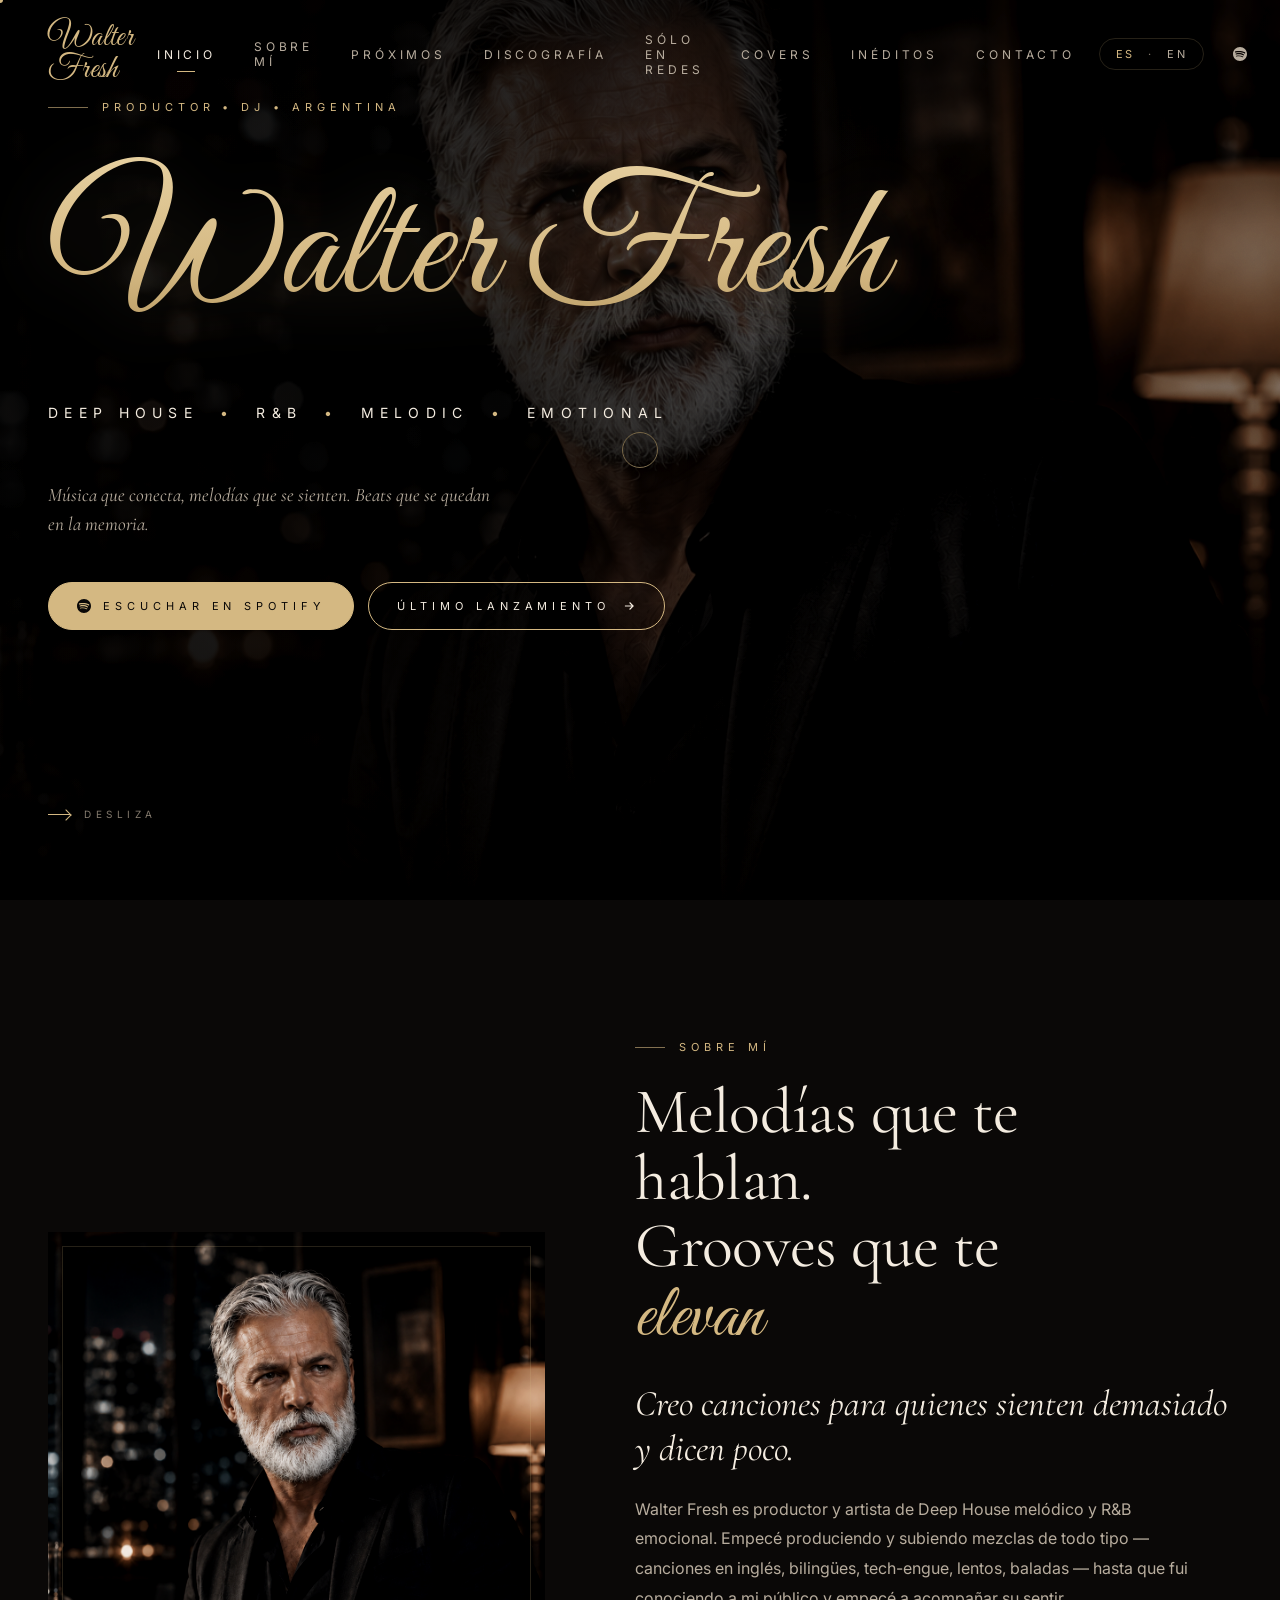
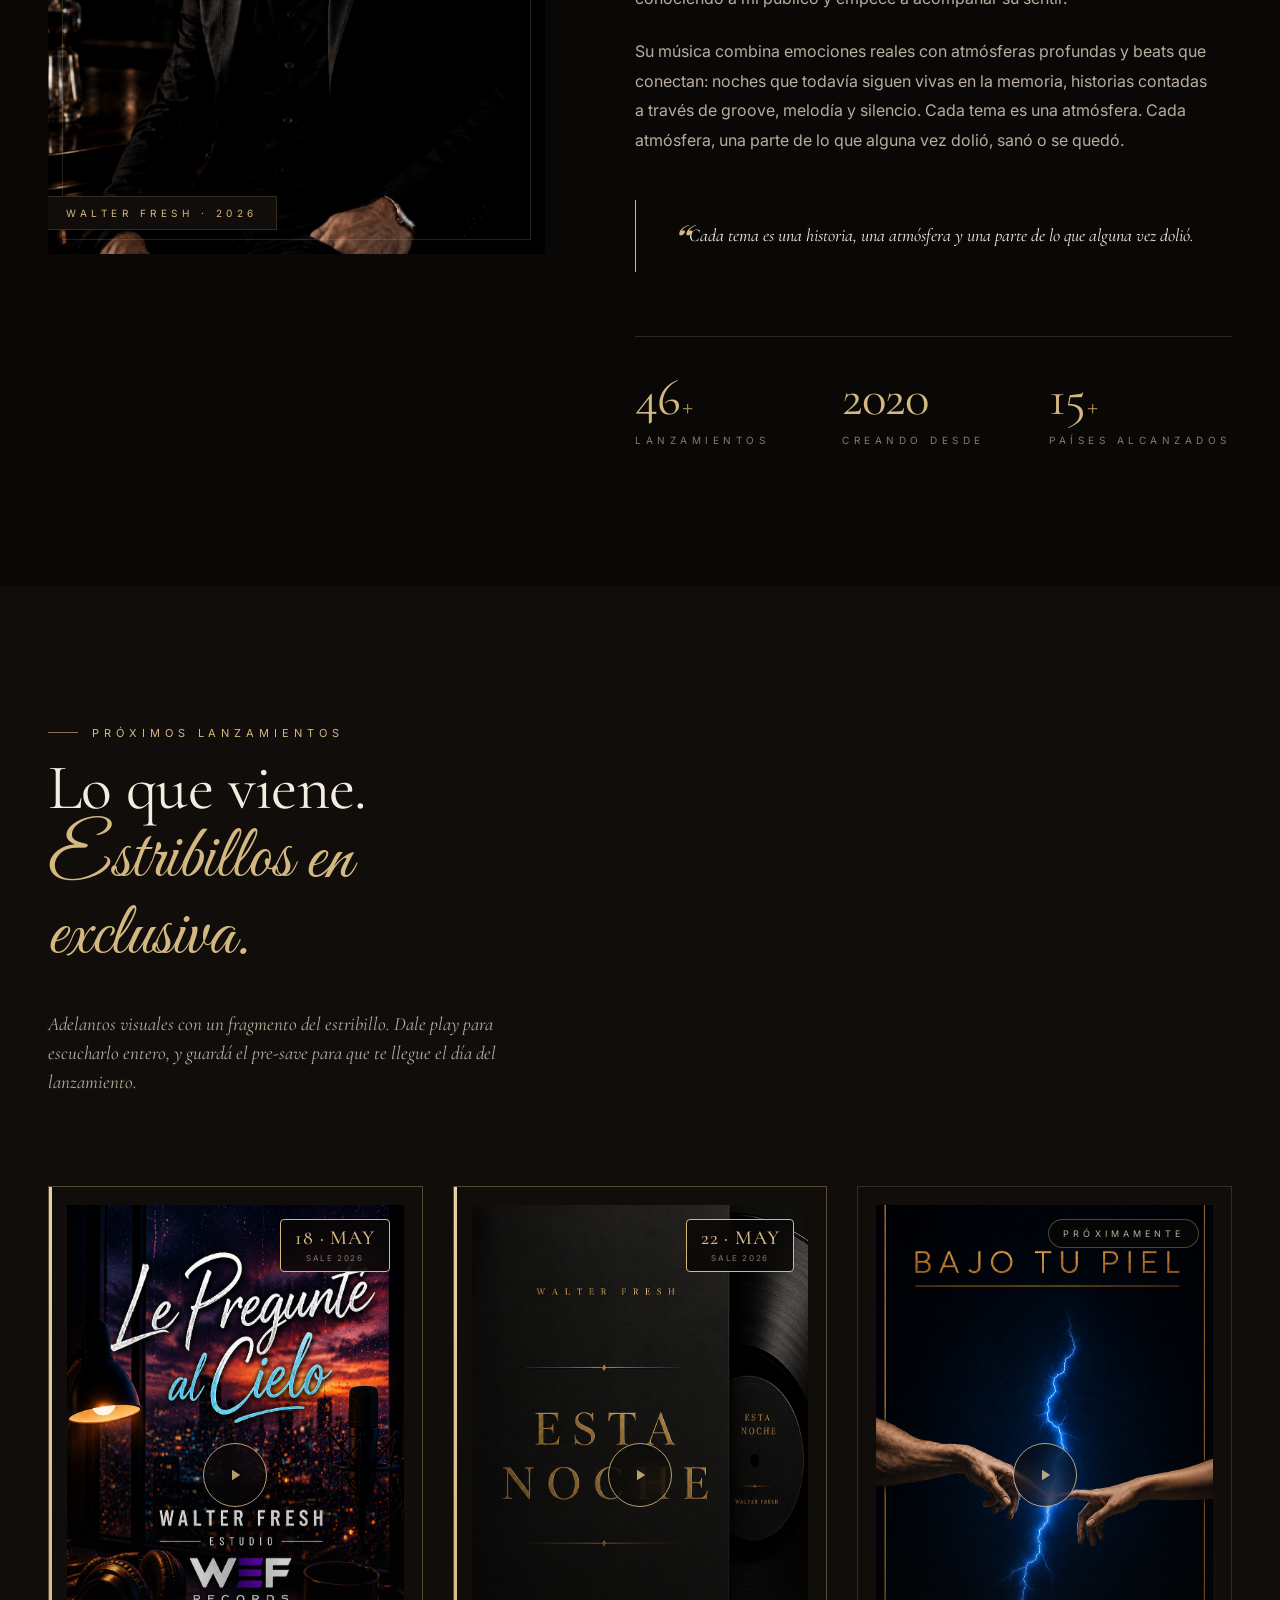
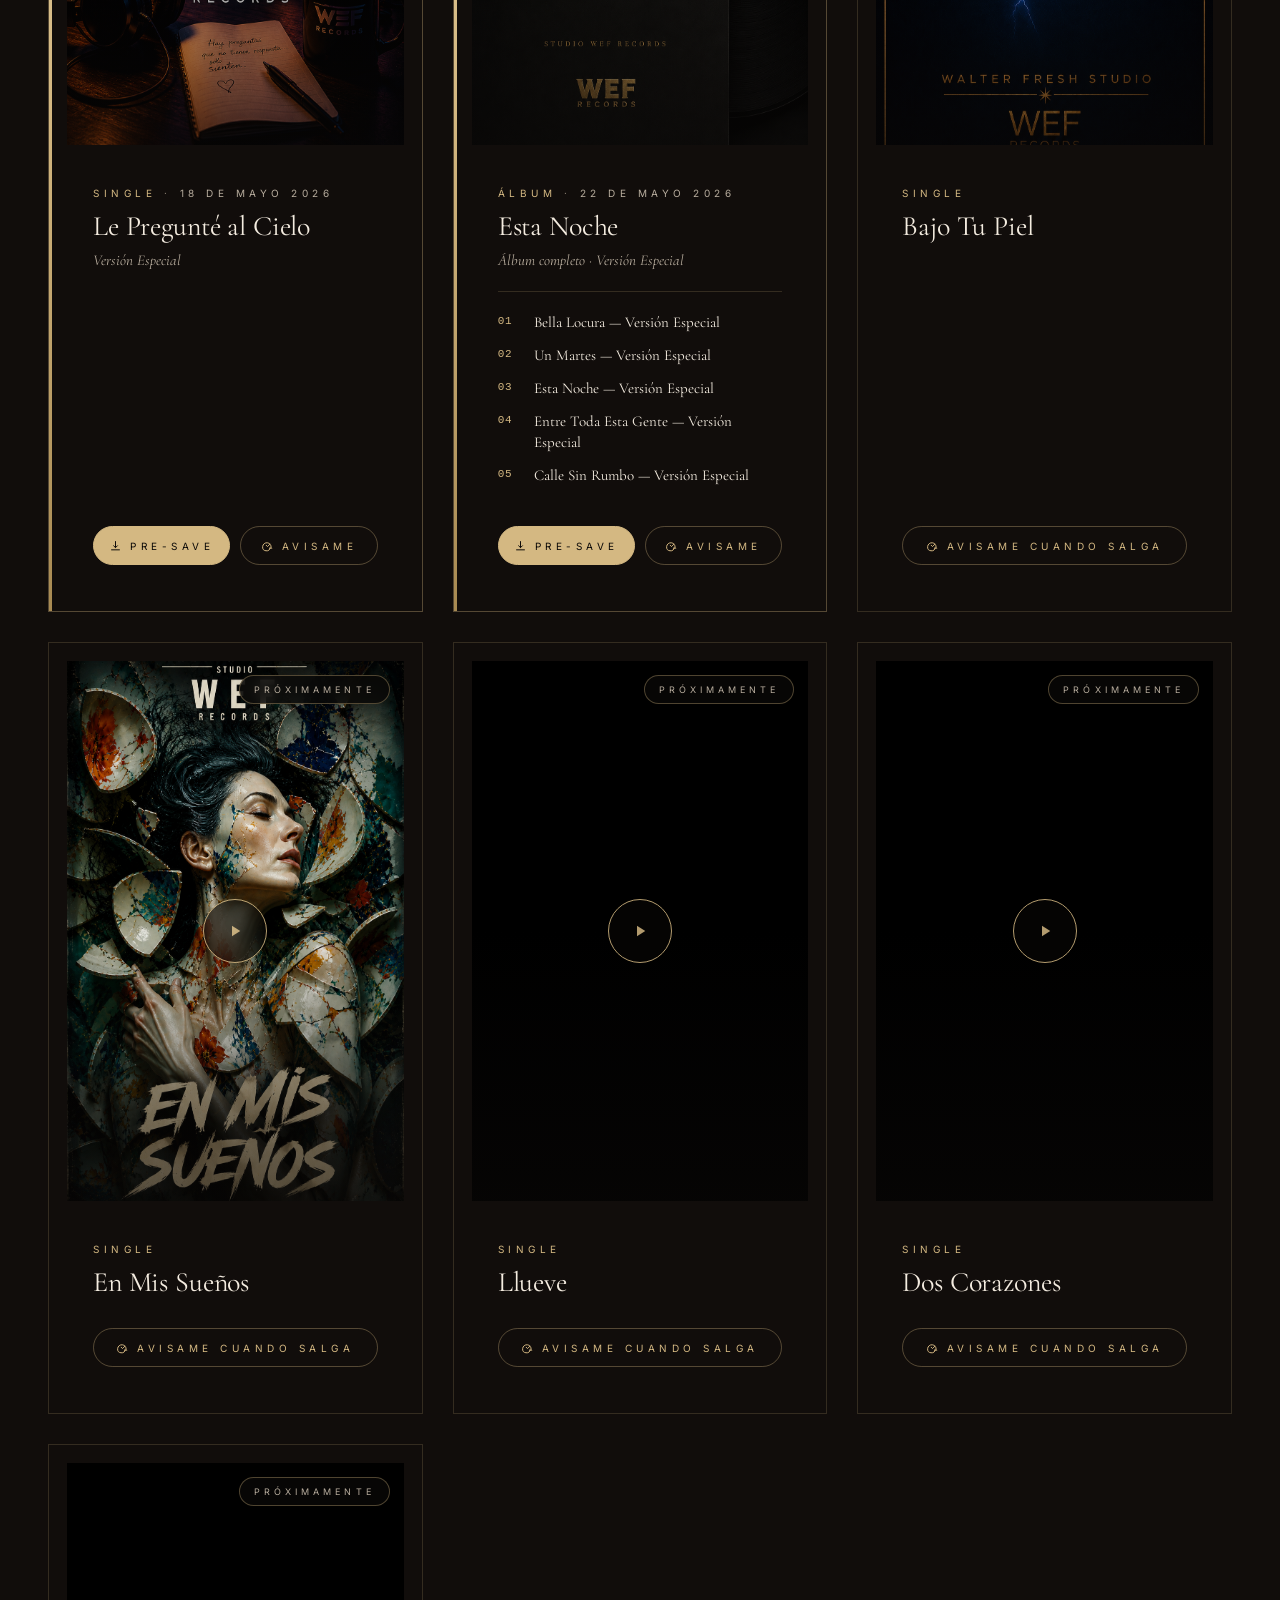
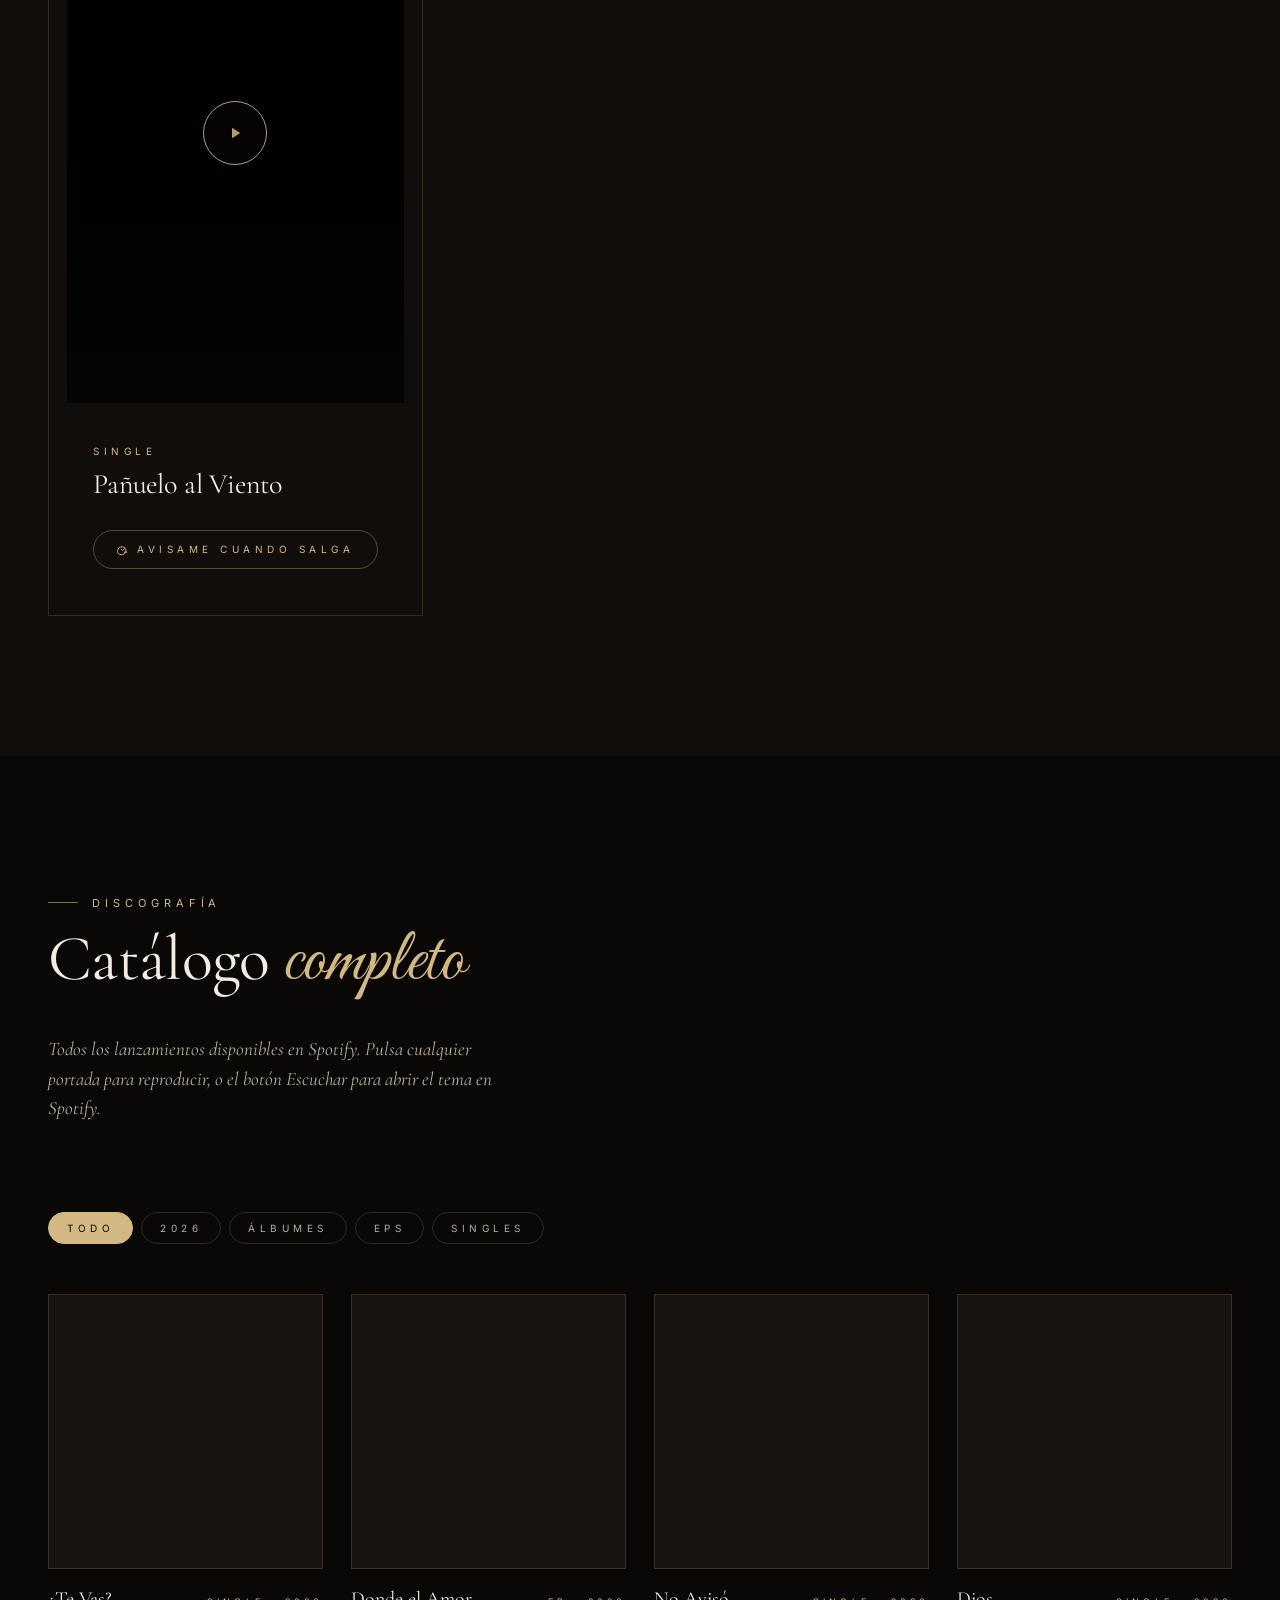
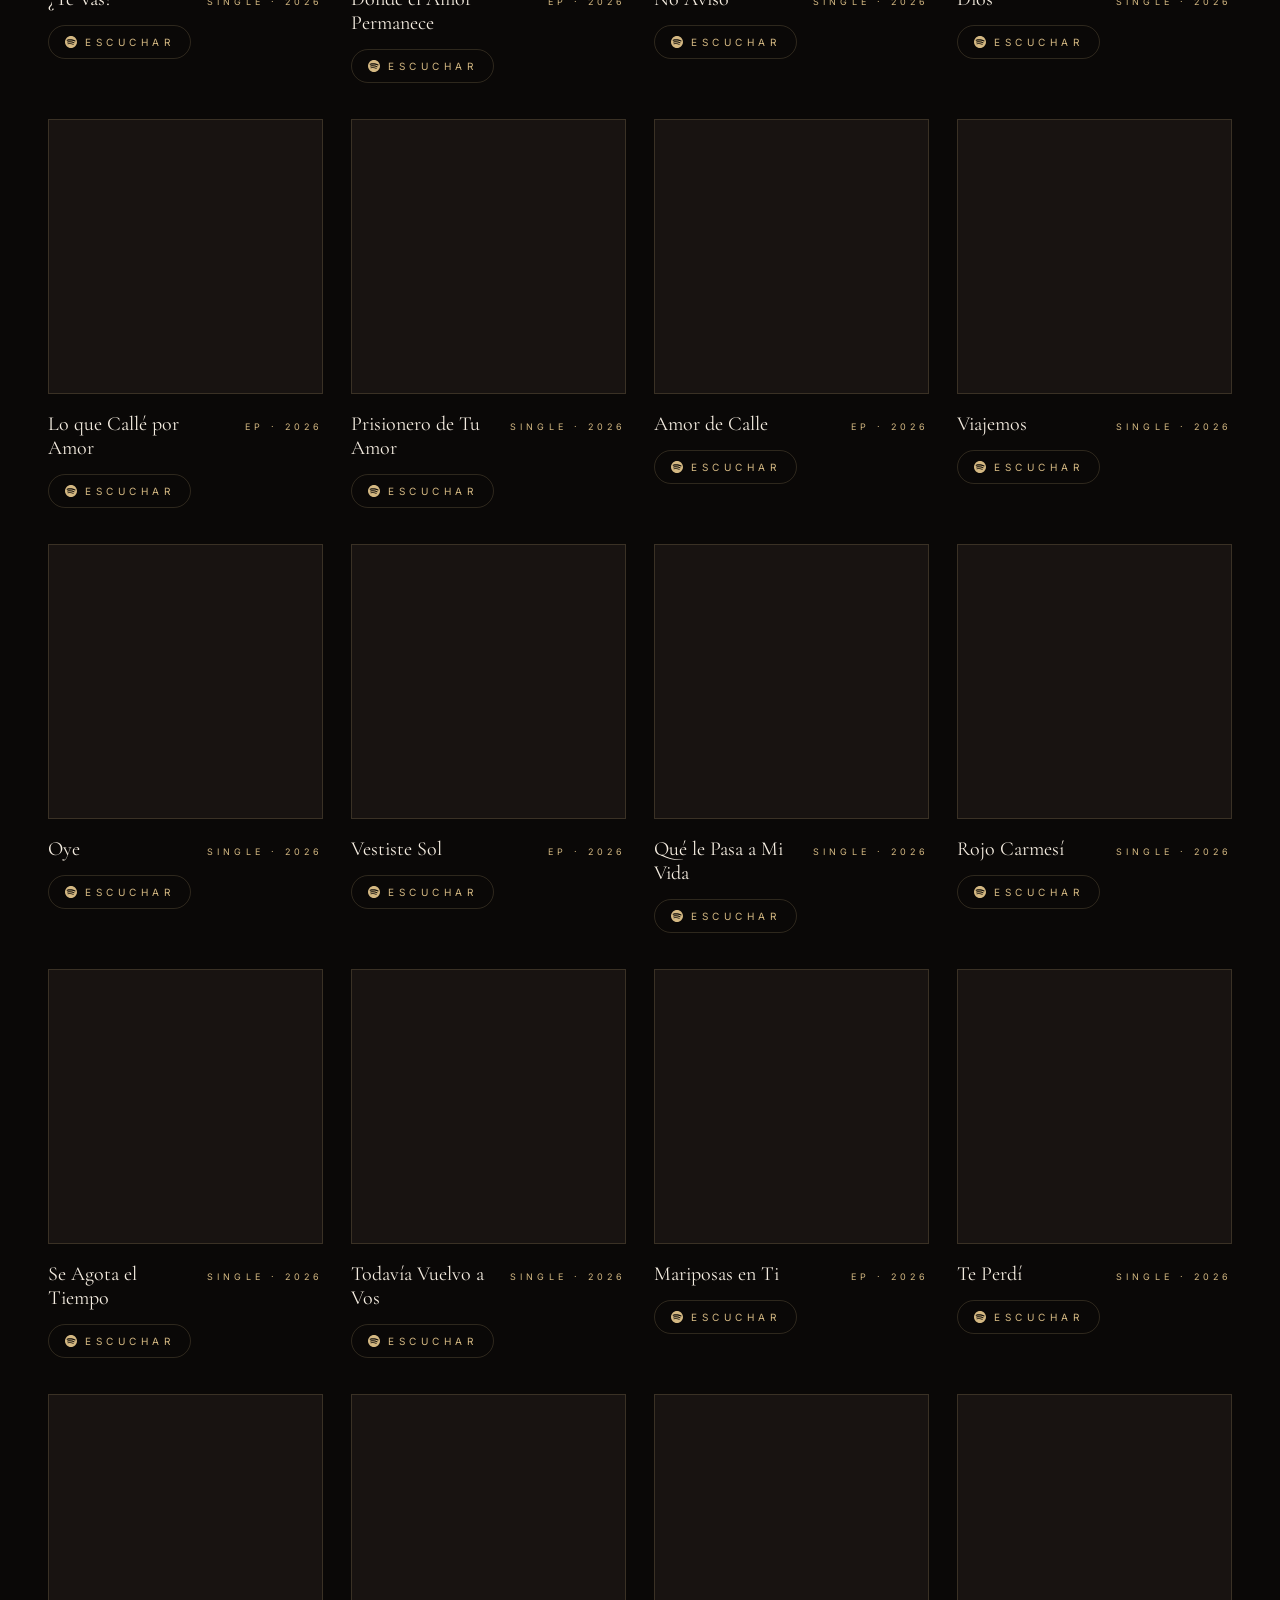
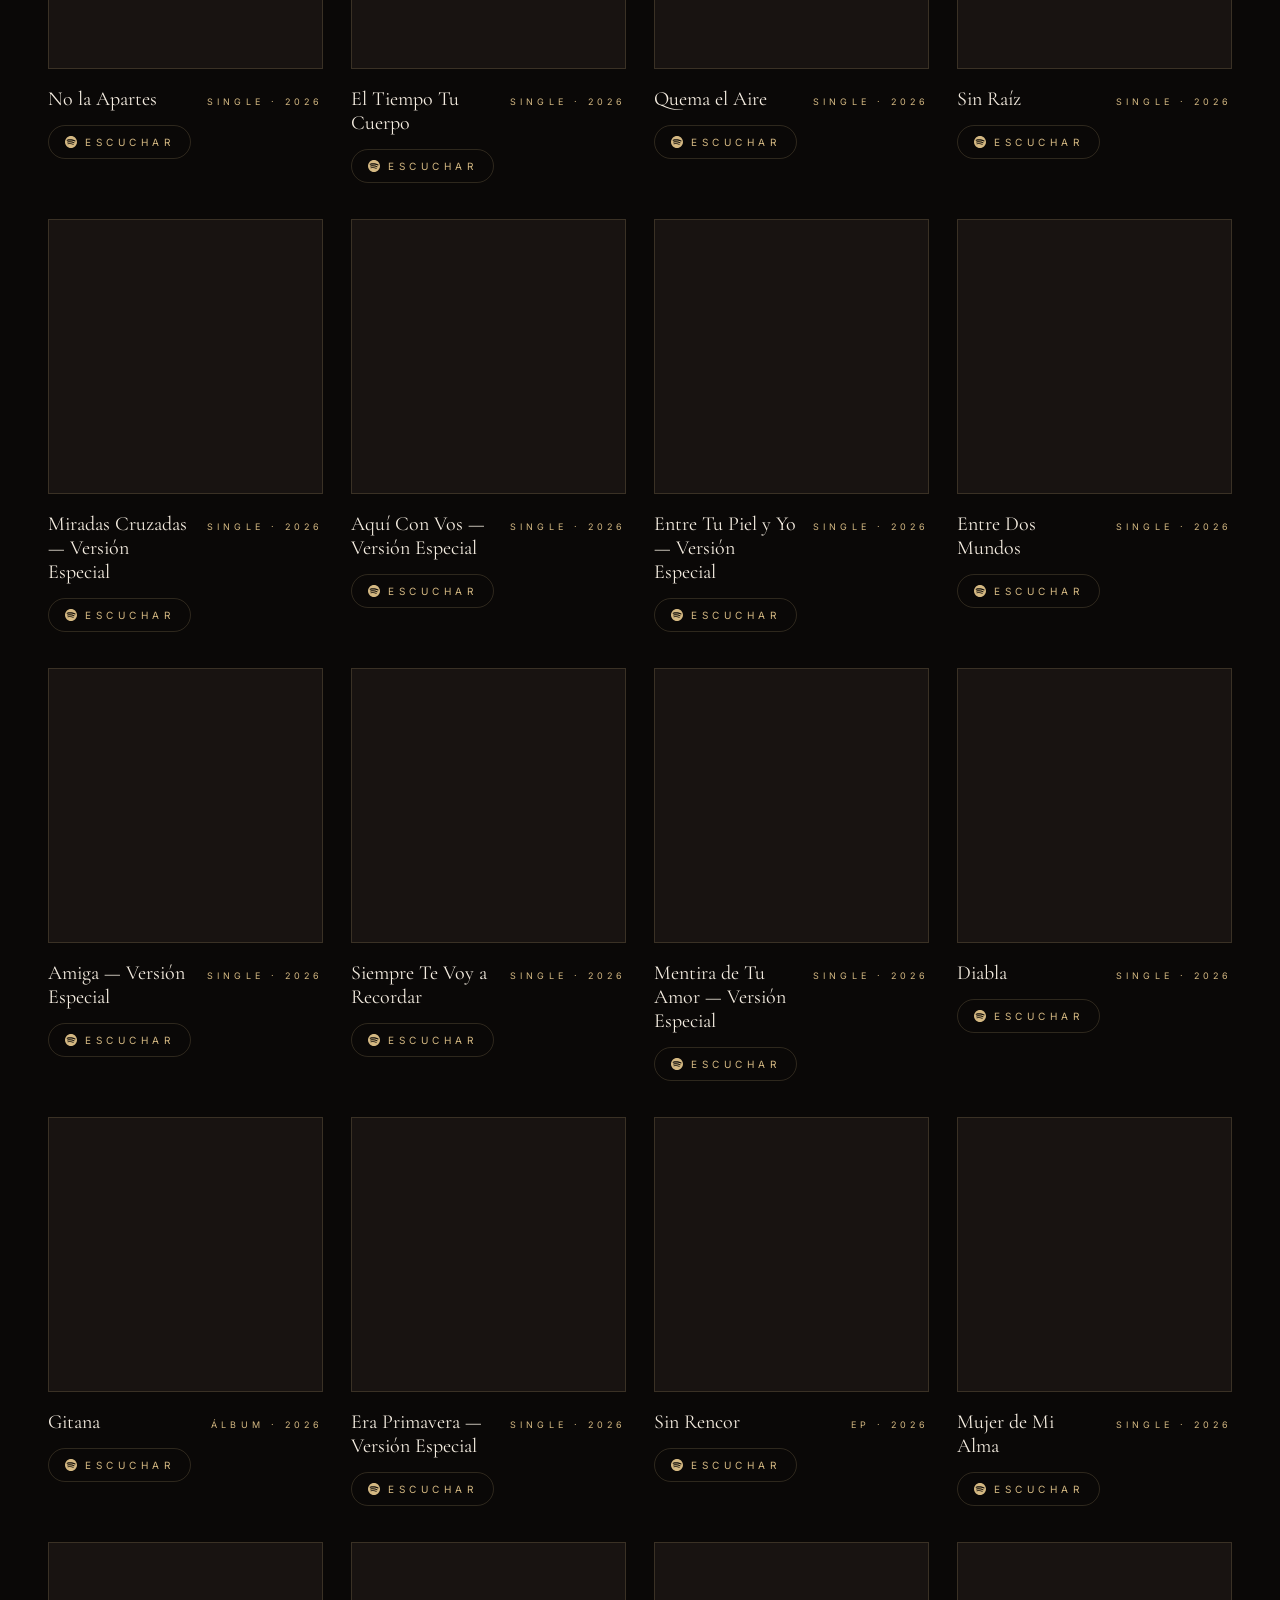
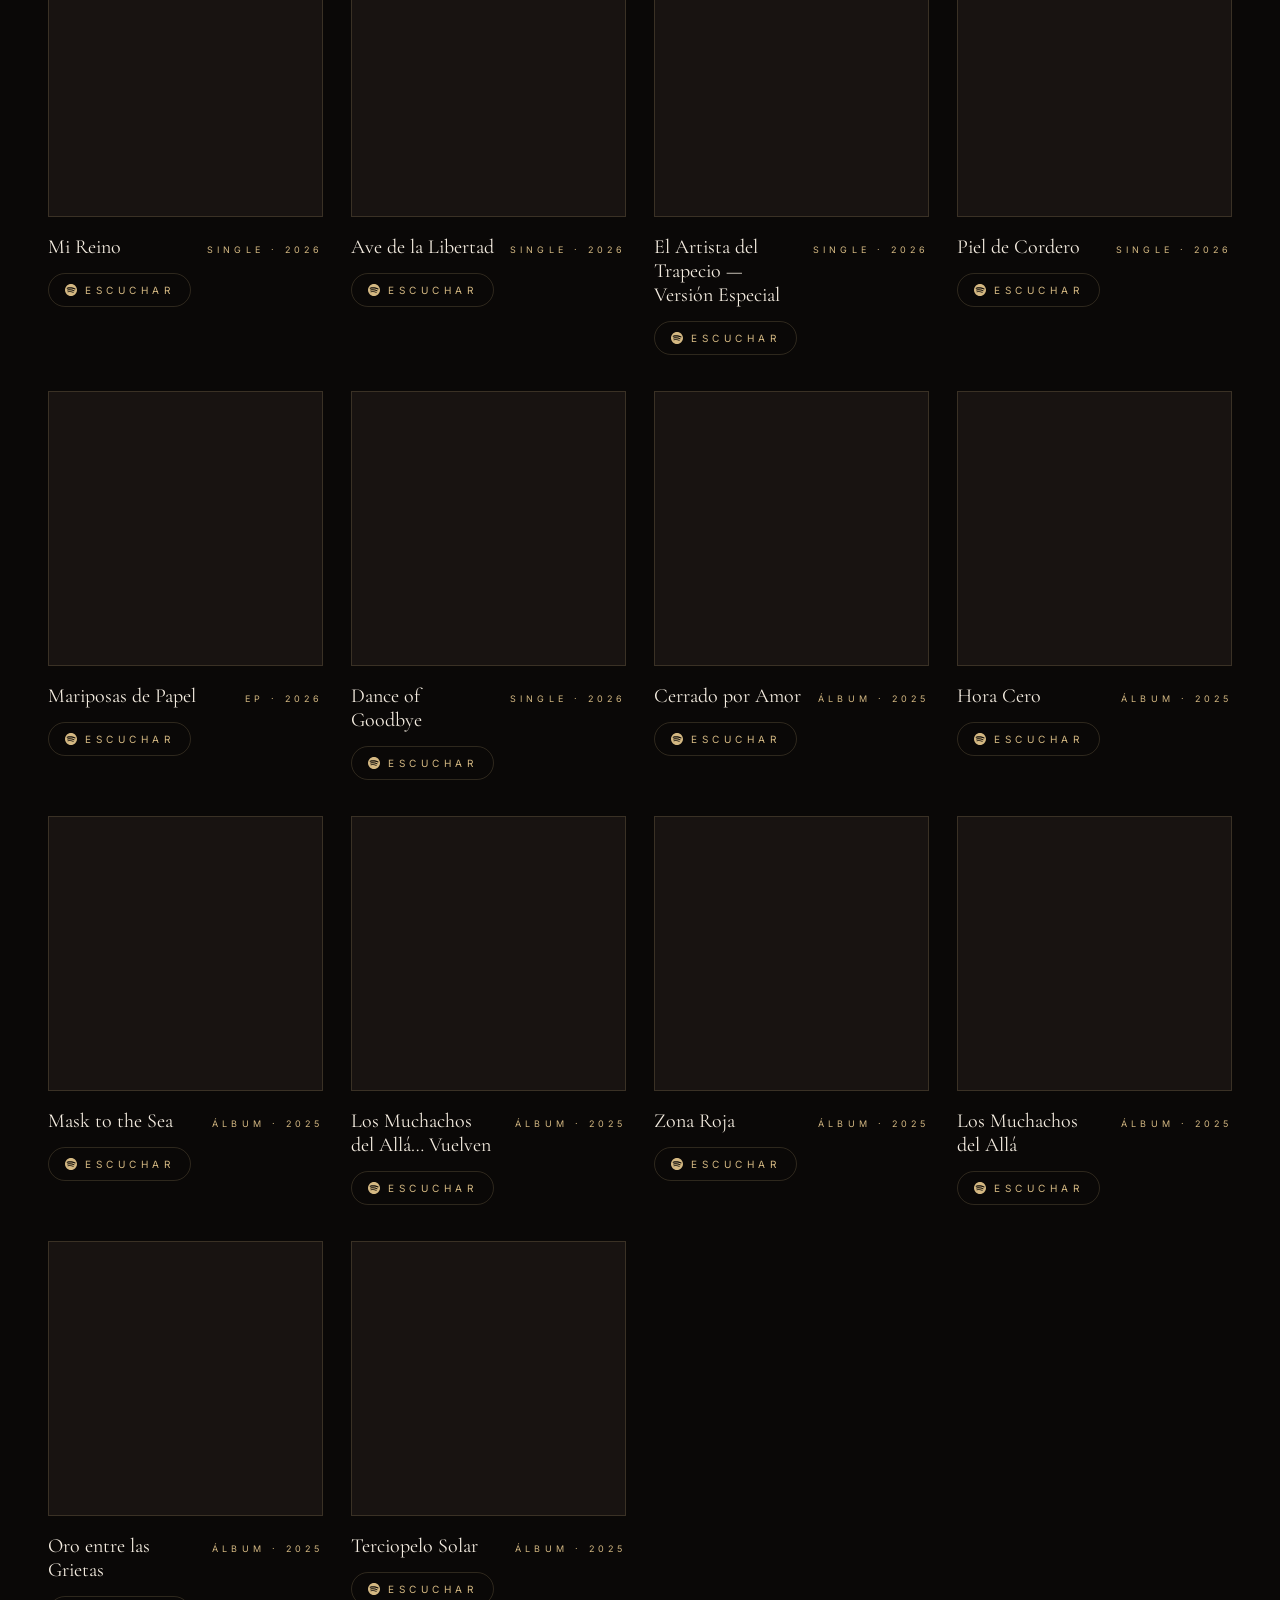
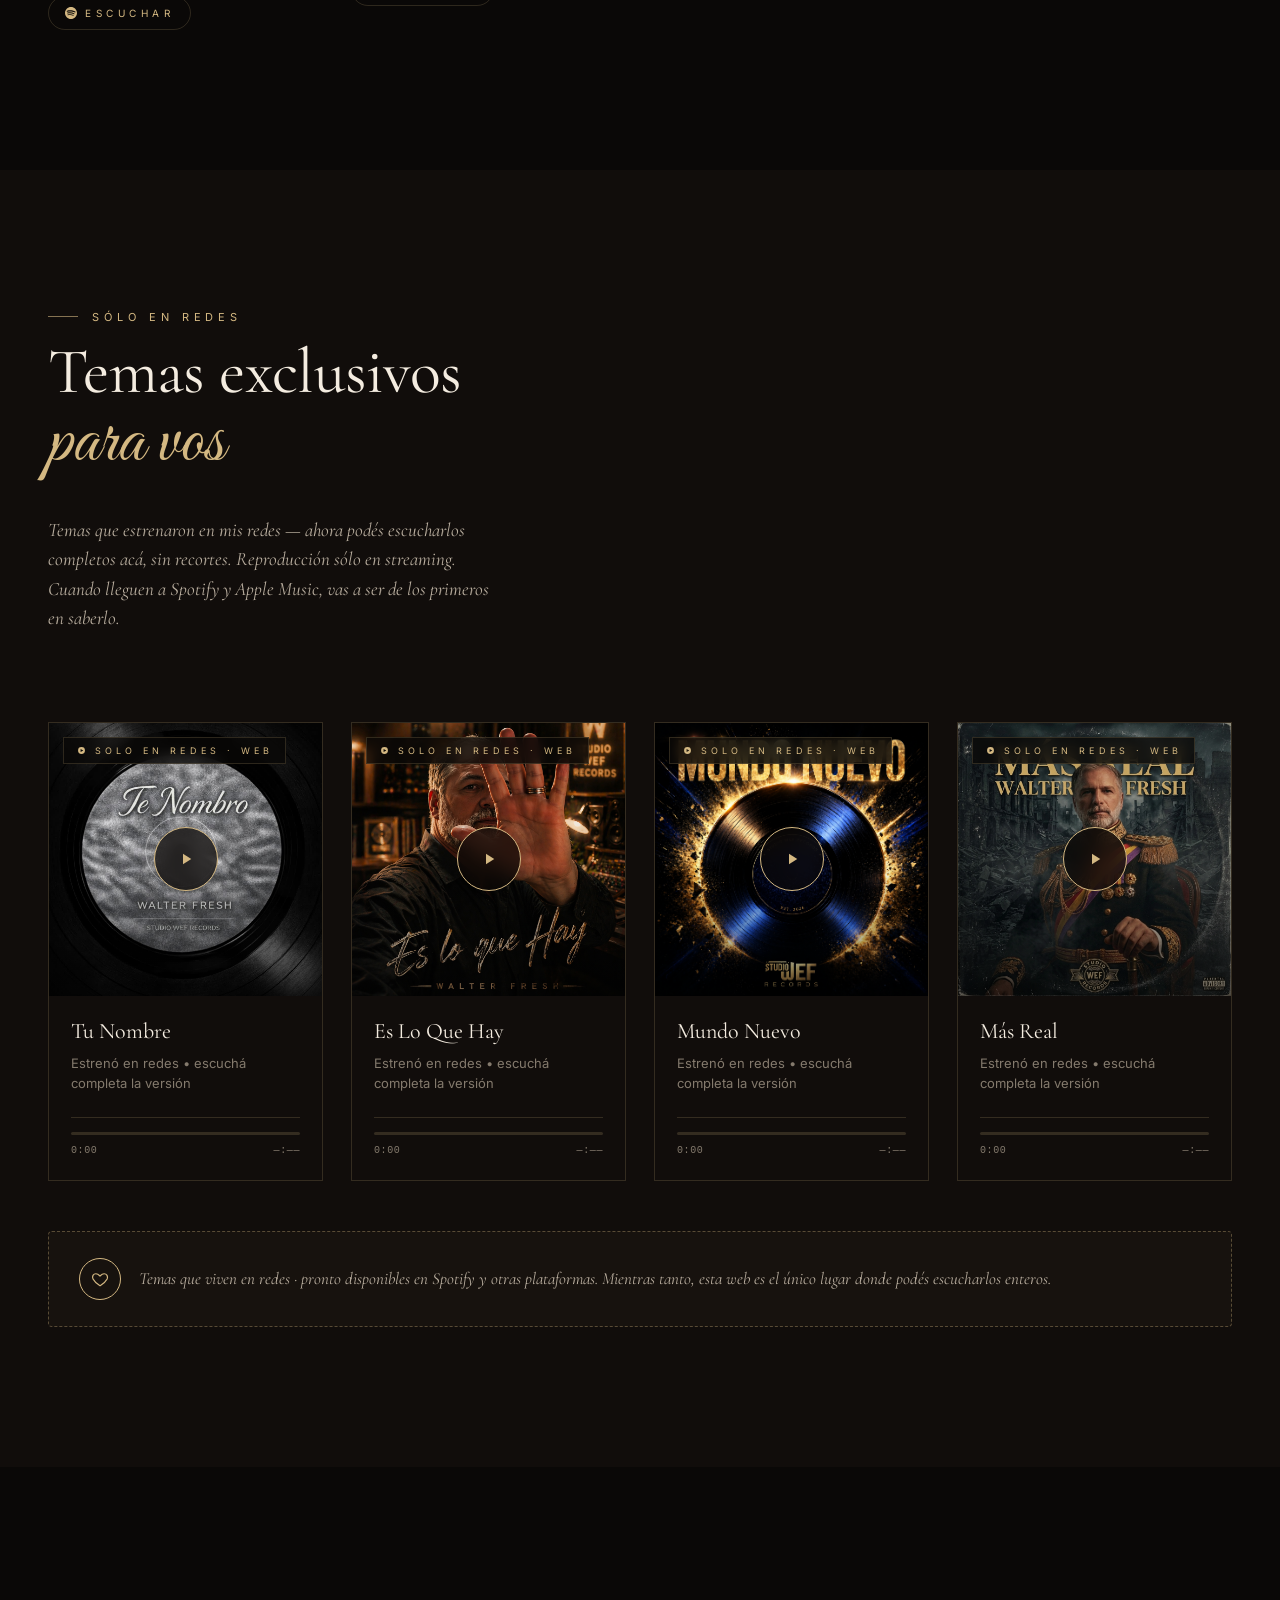
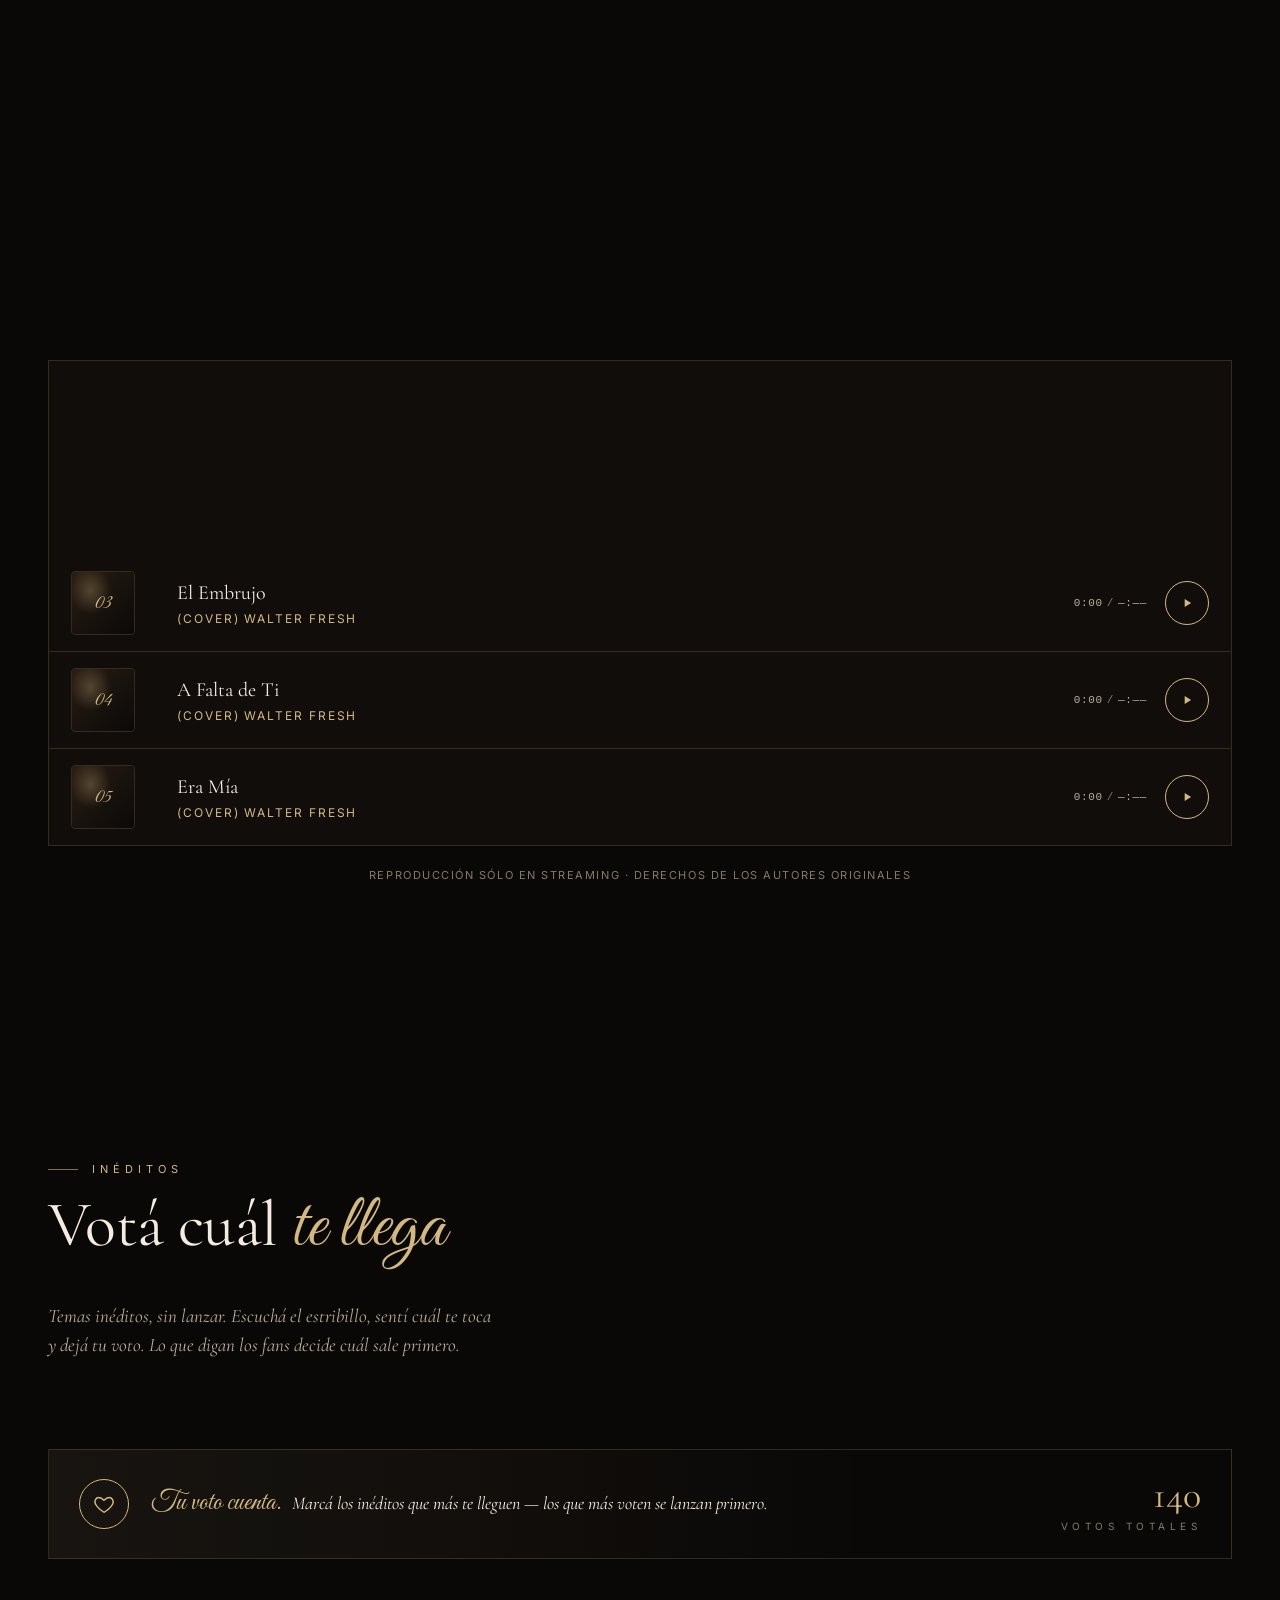
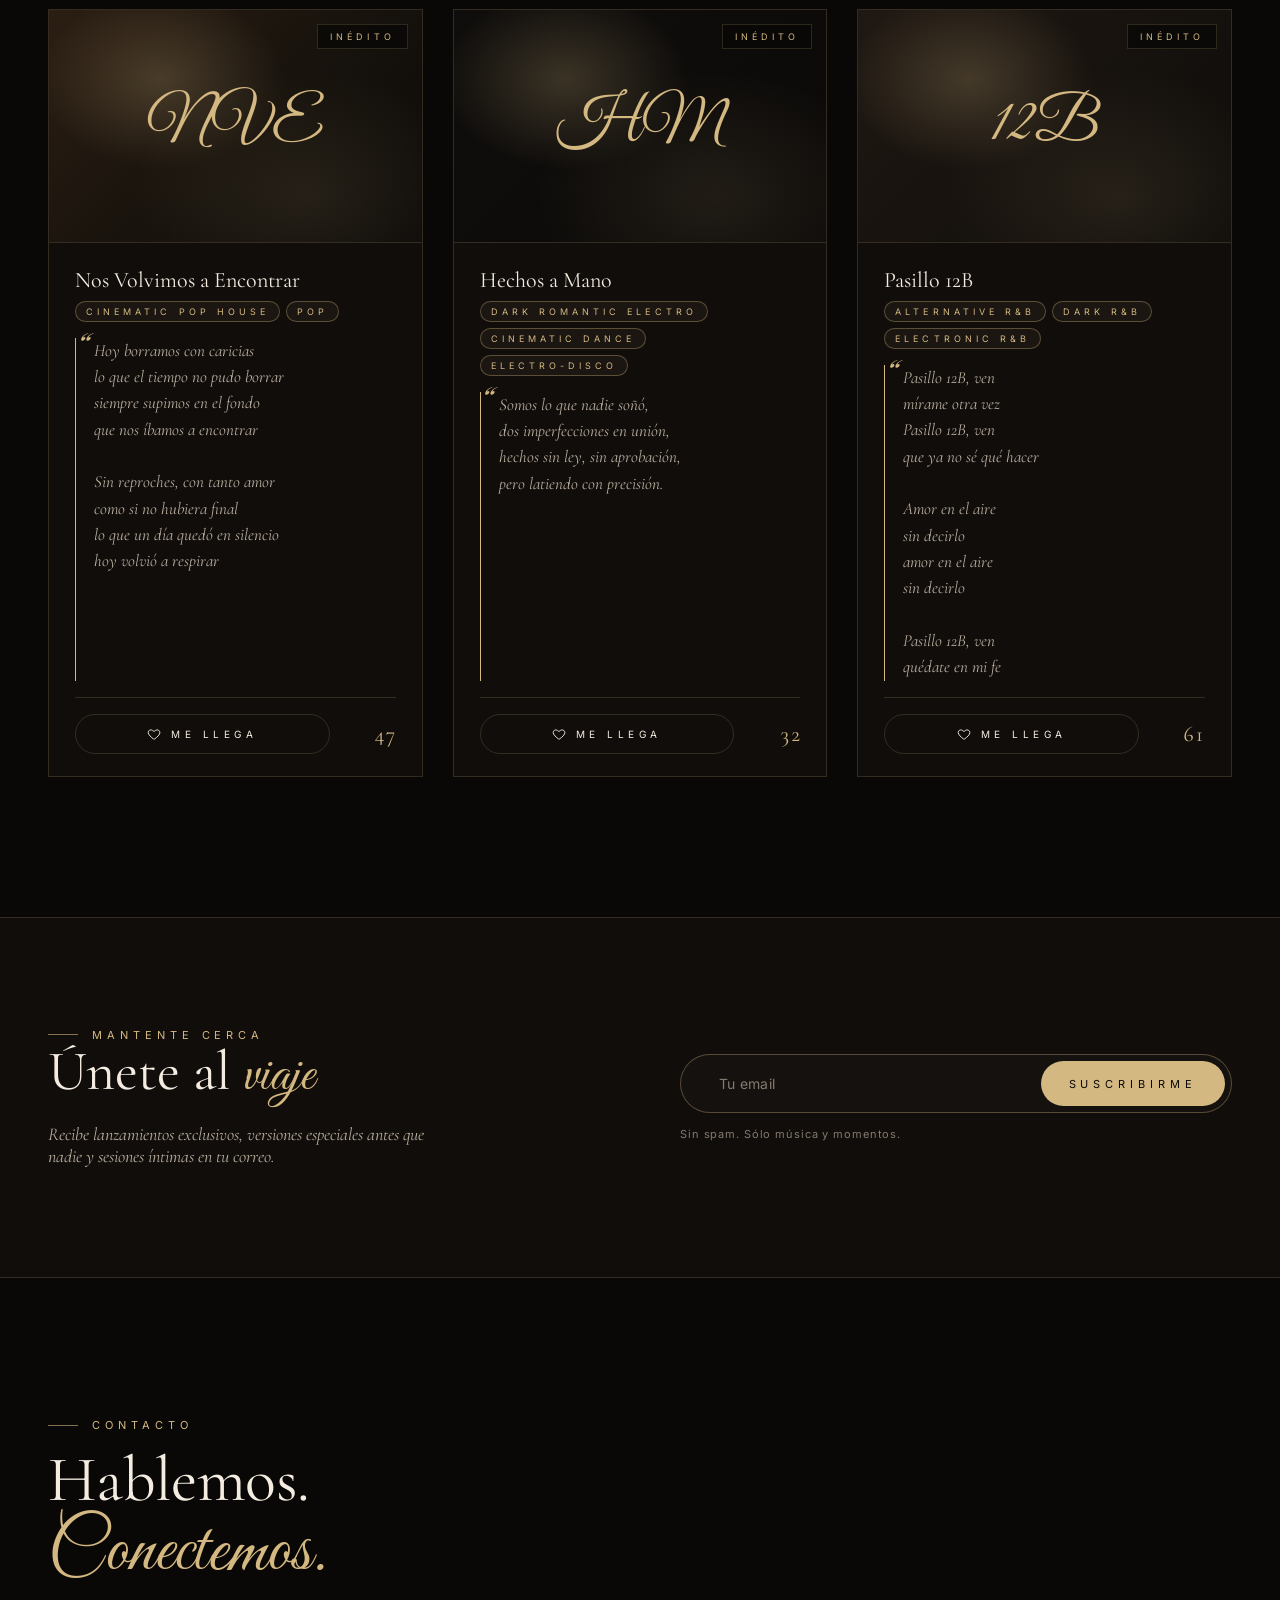
==== commit dedf7c63: "Update index.html" ====
--- a/index.html
+++ b/index.html
@@ -124,7 +124,7 @@
     <div class="container">
       <div class="about-grid">
         <div class="about-portrait reveal">
-          <img src="assets/walter-fresh-hero.png" alt="Walter Fresh">
+          <img src="walter-fresh-hero.png" alt="Walter Fresh">
           <div class="about-portrait-tag">Walter Fresh · 2026</div>
         </div>
 
--- a/styles.css
+++ b/styles.css
@@ -176,11 +176,12 @@
   background: var(--bg);
 }
 .hero-bg {
-  position: absolute; inset: 0;
-  background-image: url("assets/walter-fresh-hero.png");
-  background-size: cover;
-  background-position: center 25%;
-  filter: brightness(0.55) contrast(1.05) saturate(0.85);
+    position: absolute;
+    inset: 0;
+    background-image: url("walter-fresh-hero.png");
+    background-size: cover;
+    background-position: center 25%;
+    filter: brightness(0.55) contrast(1.05) saturate(0.85);
 }
 .hero-bg::after {
   content: ""; position: absolute; inset: 0;
@@ -459,7 +460,7 @@
    ========================================================= */
 .upcoming-row {
   display: grid;
-  grid-template-columns: repeat(4, 1fr);
+  grid-template-columns: repeat(auto-fit, minmax(260px, 1fr))
   gap: 24px;
 }
 @media (max-width: 1100px) { .upcoming-row { grid-template-columns: repeat(2, 1fr); } }
@@ -479,12 +480,23 @@
   box-shadow: var(--shadow);
 }
 .upcoming-cover {
-  aspect-ratio: 1;
-  position: relative;
-  overflow: hidden;
-}
-.upcoming-cover iframe {
-  width: 100%; height: 100%; border: none; display: block;
+    aspect-ratio: 2 / 3;
+    position: relative;
+    overflow: hidden;
+    background: #000;
+    display: flex;
+    align-items: center;
+    justify-content: center;
+}
+.upcoming-cover iframe,
+.upcoming-cover video,
+.upcoming-cover img {
+    width: 100%;
+    height: 100%;
+    object-fit: contain !important;
+    object-position: center;
+    border: none;
+    display: block;
 }
 .upcoming-card .meta {
   font-size: 10px; letter-spacing: var(--tracking-wider);
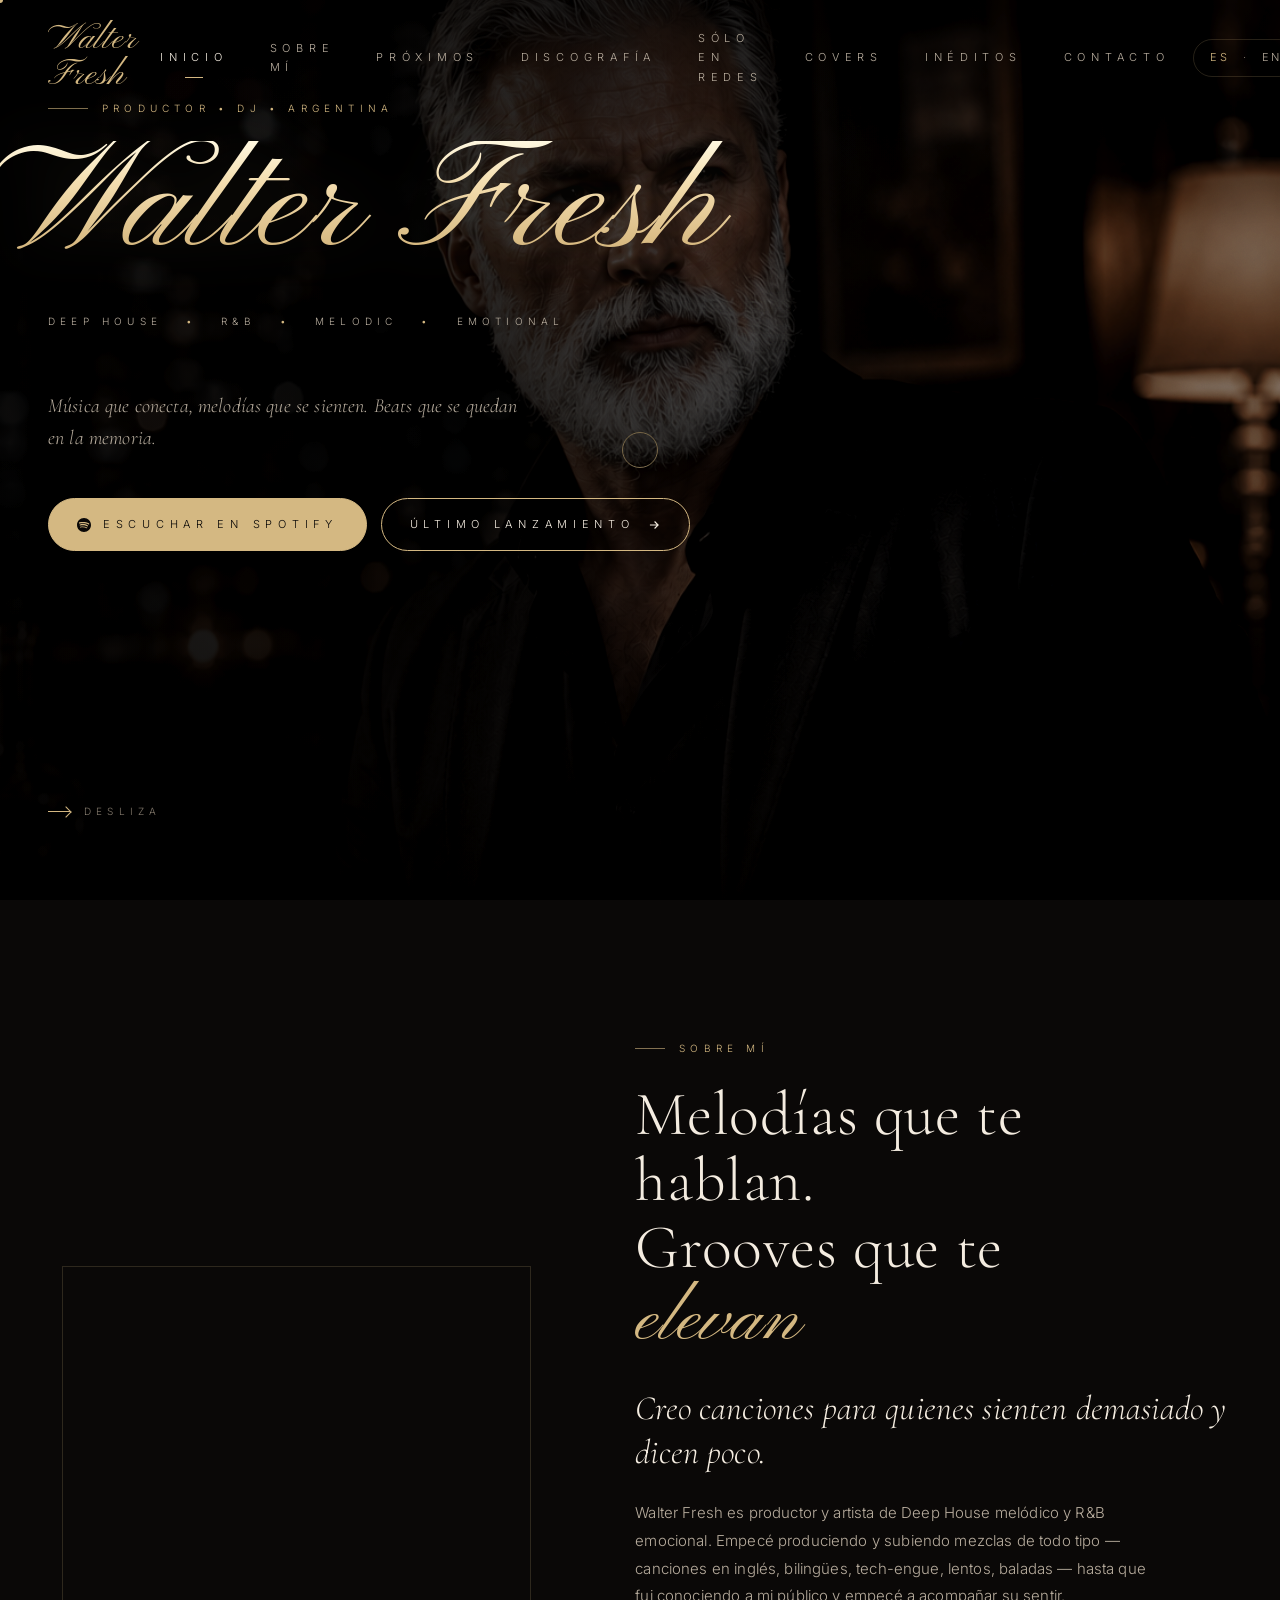
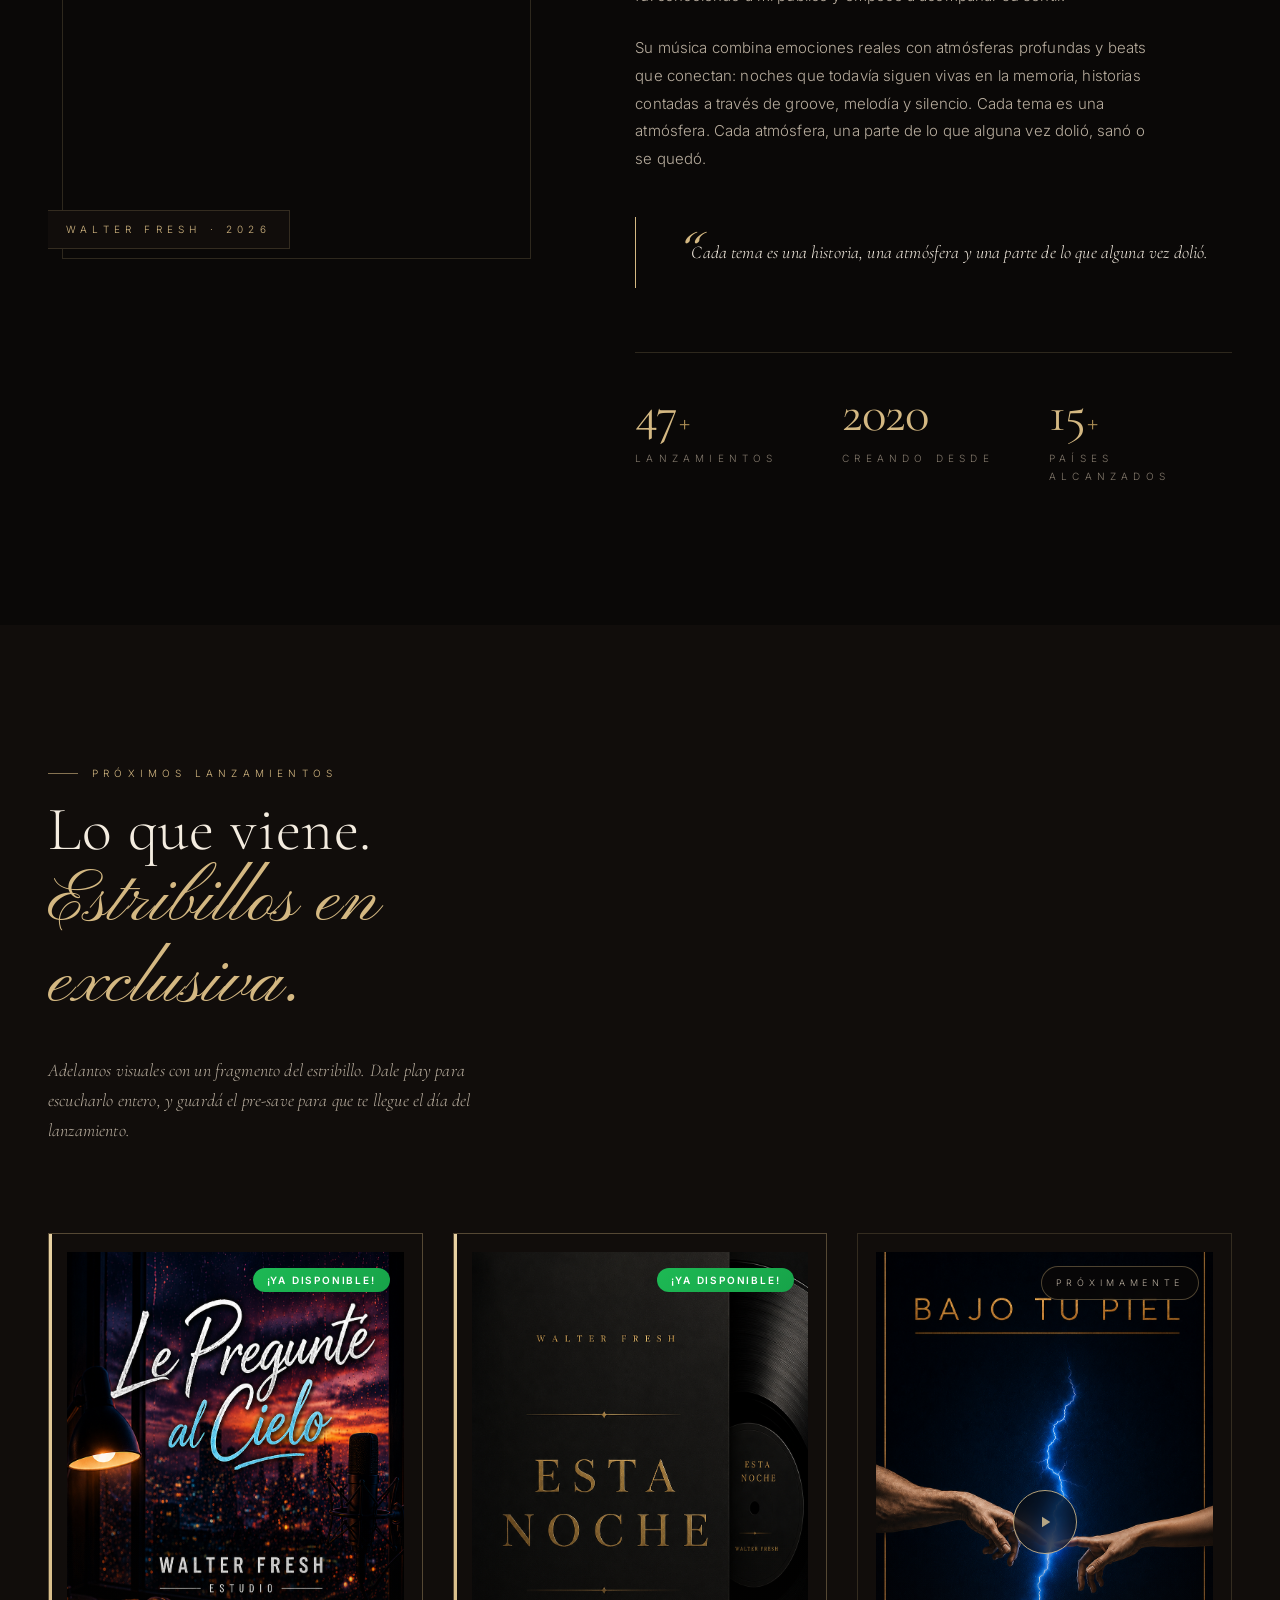
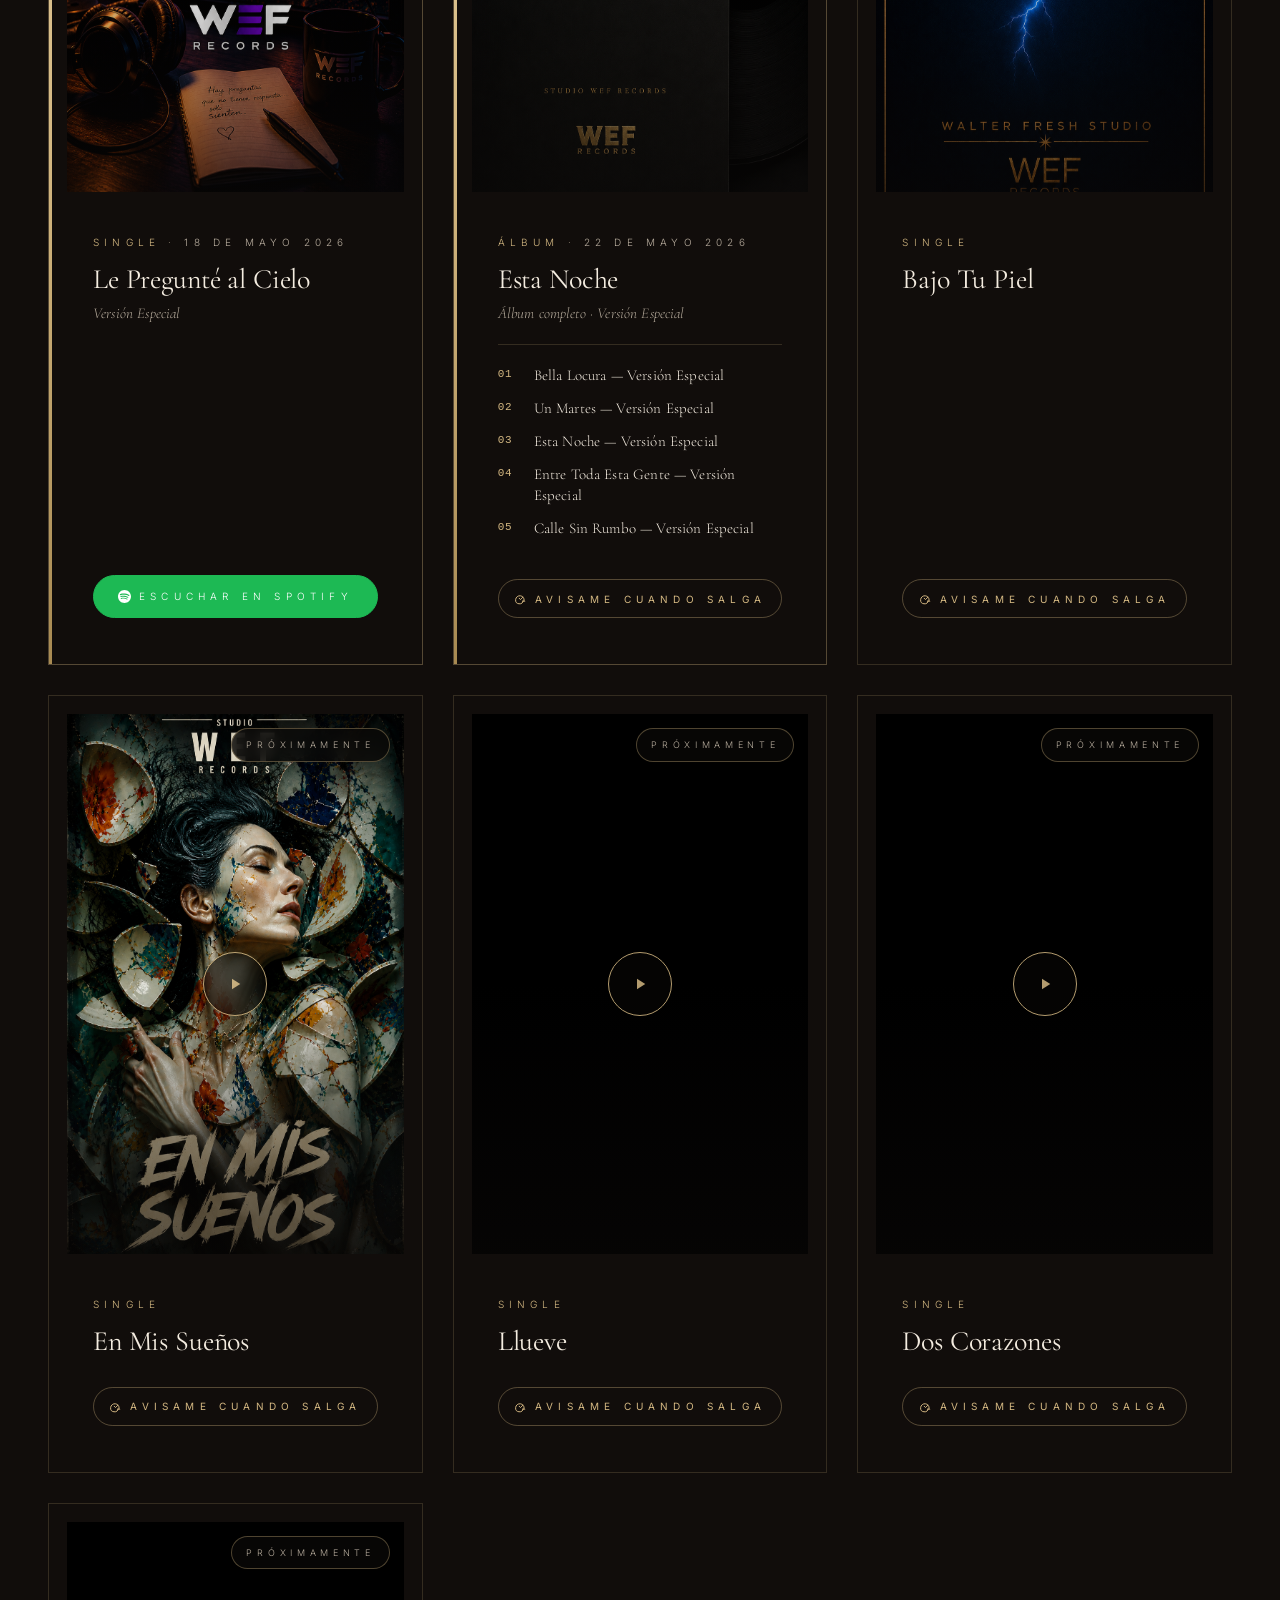
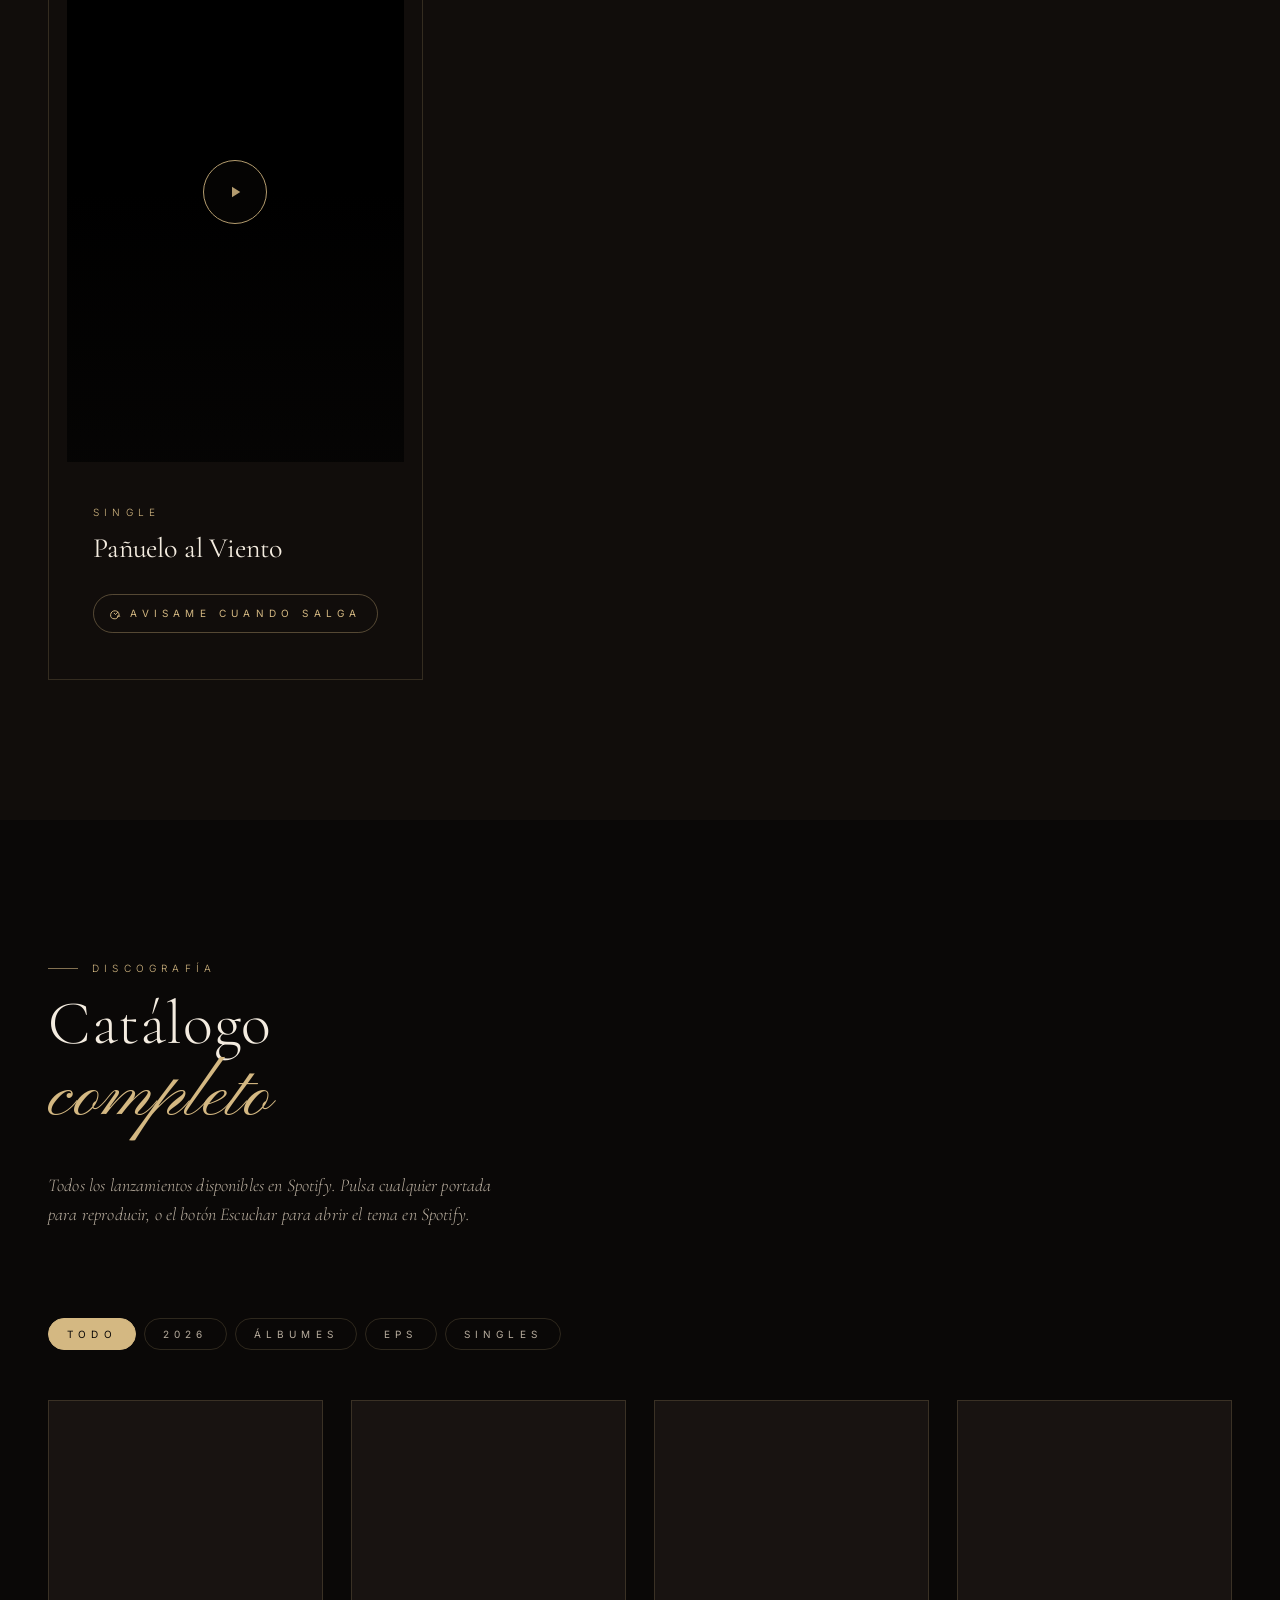
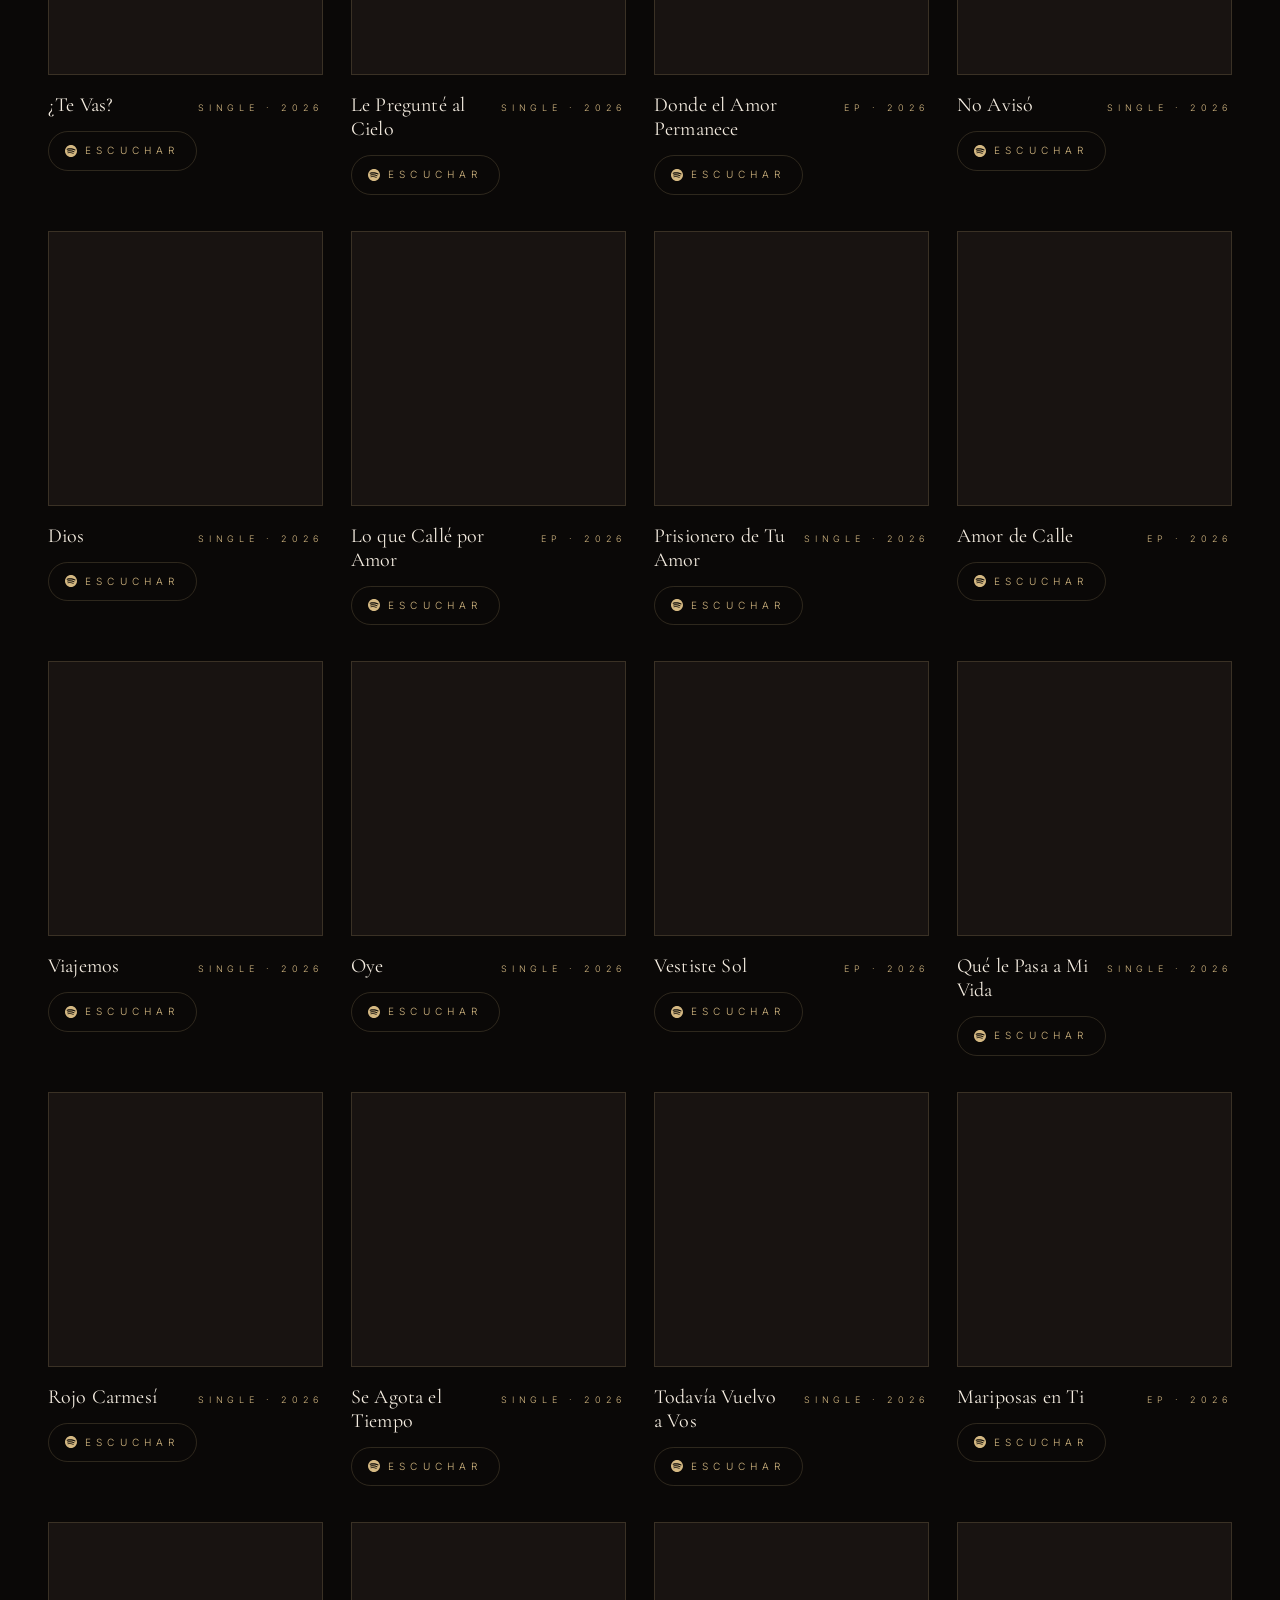
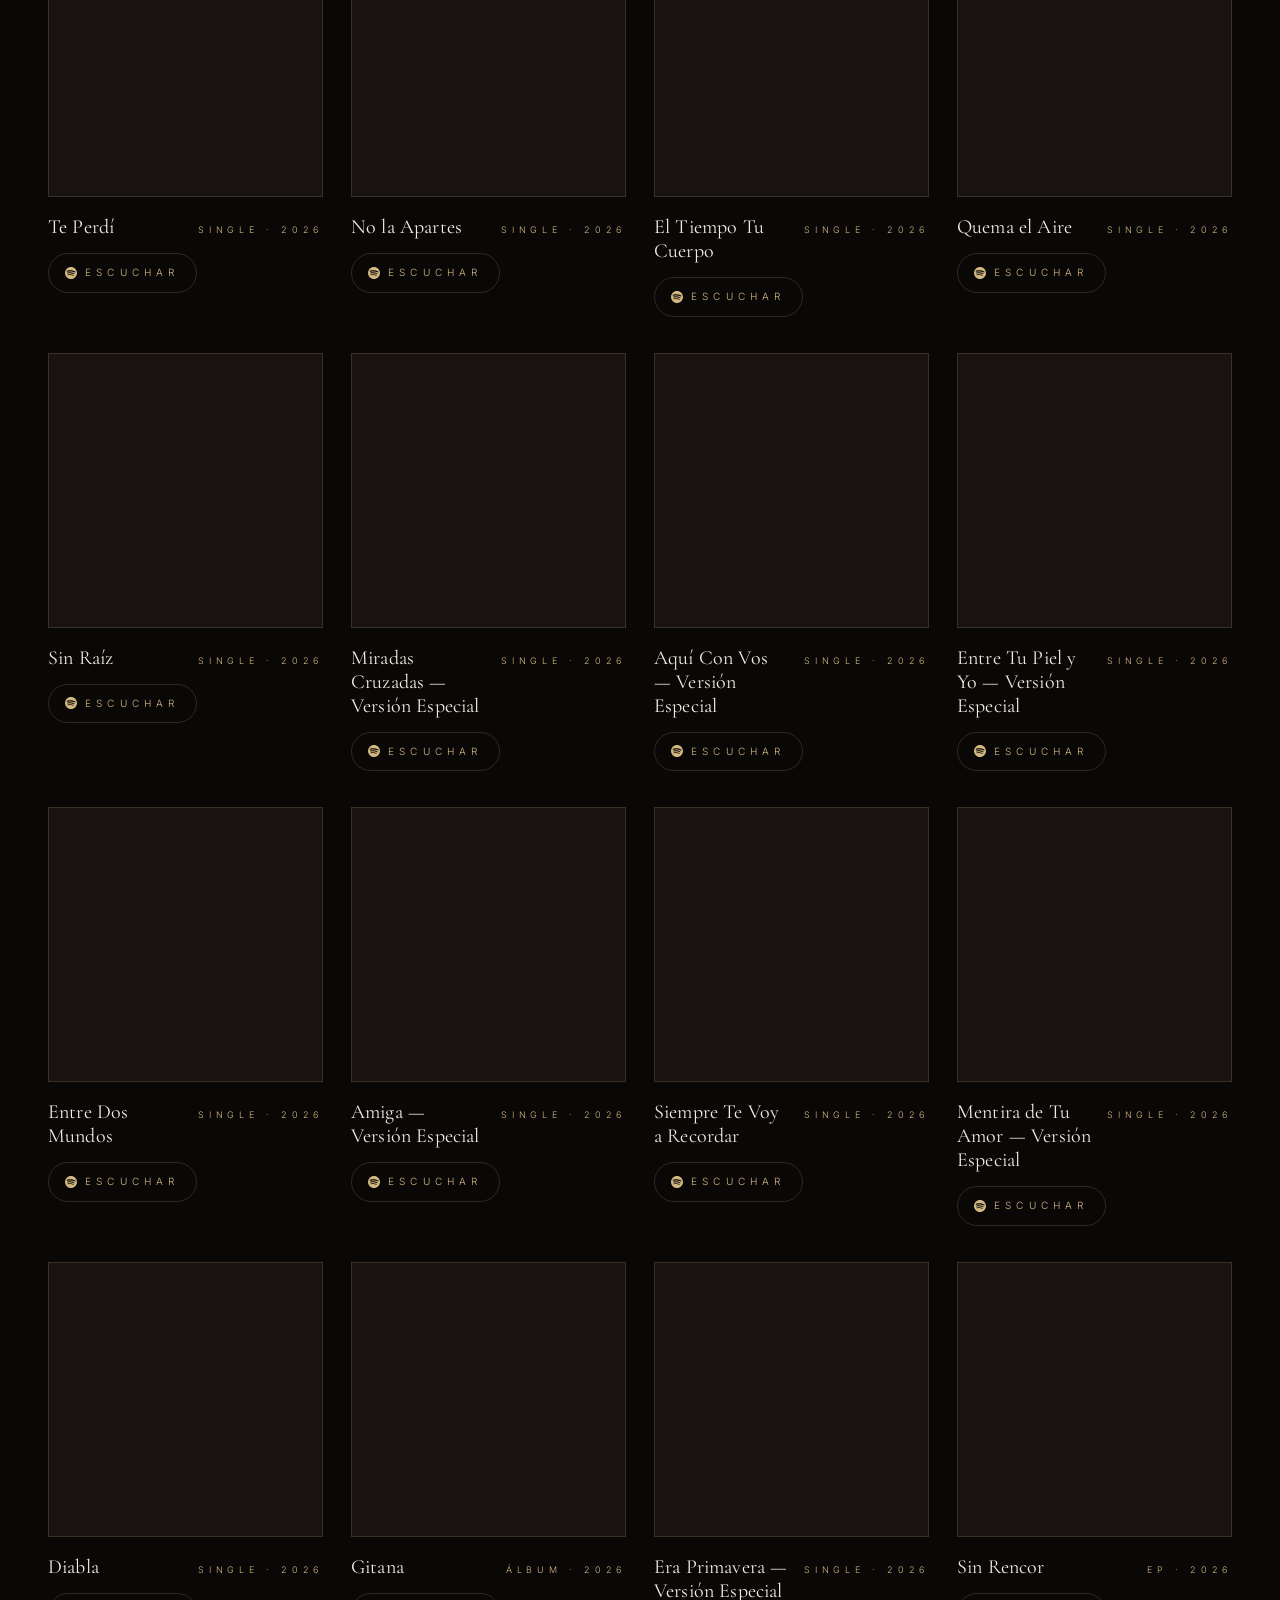
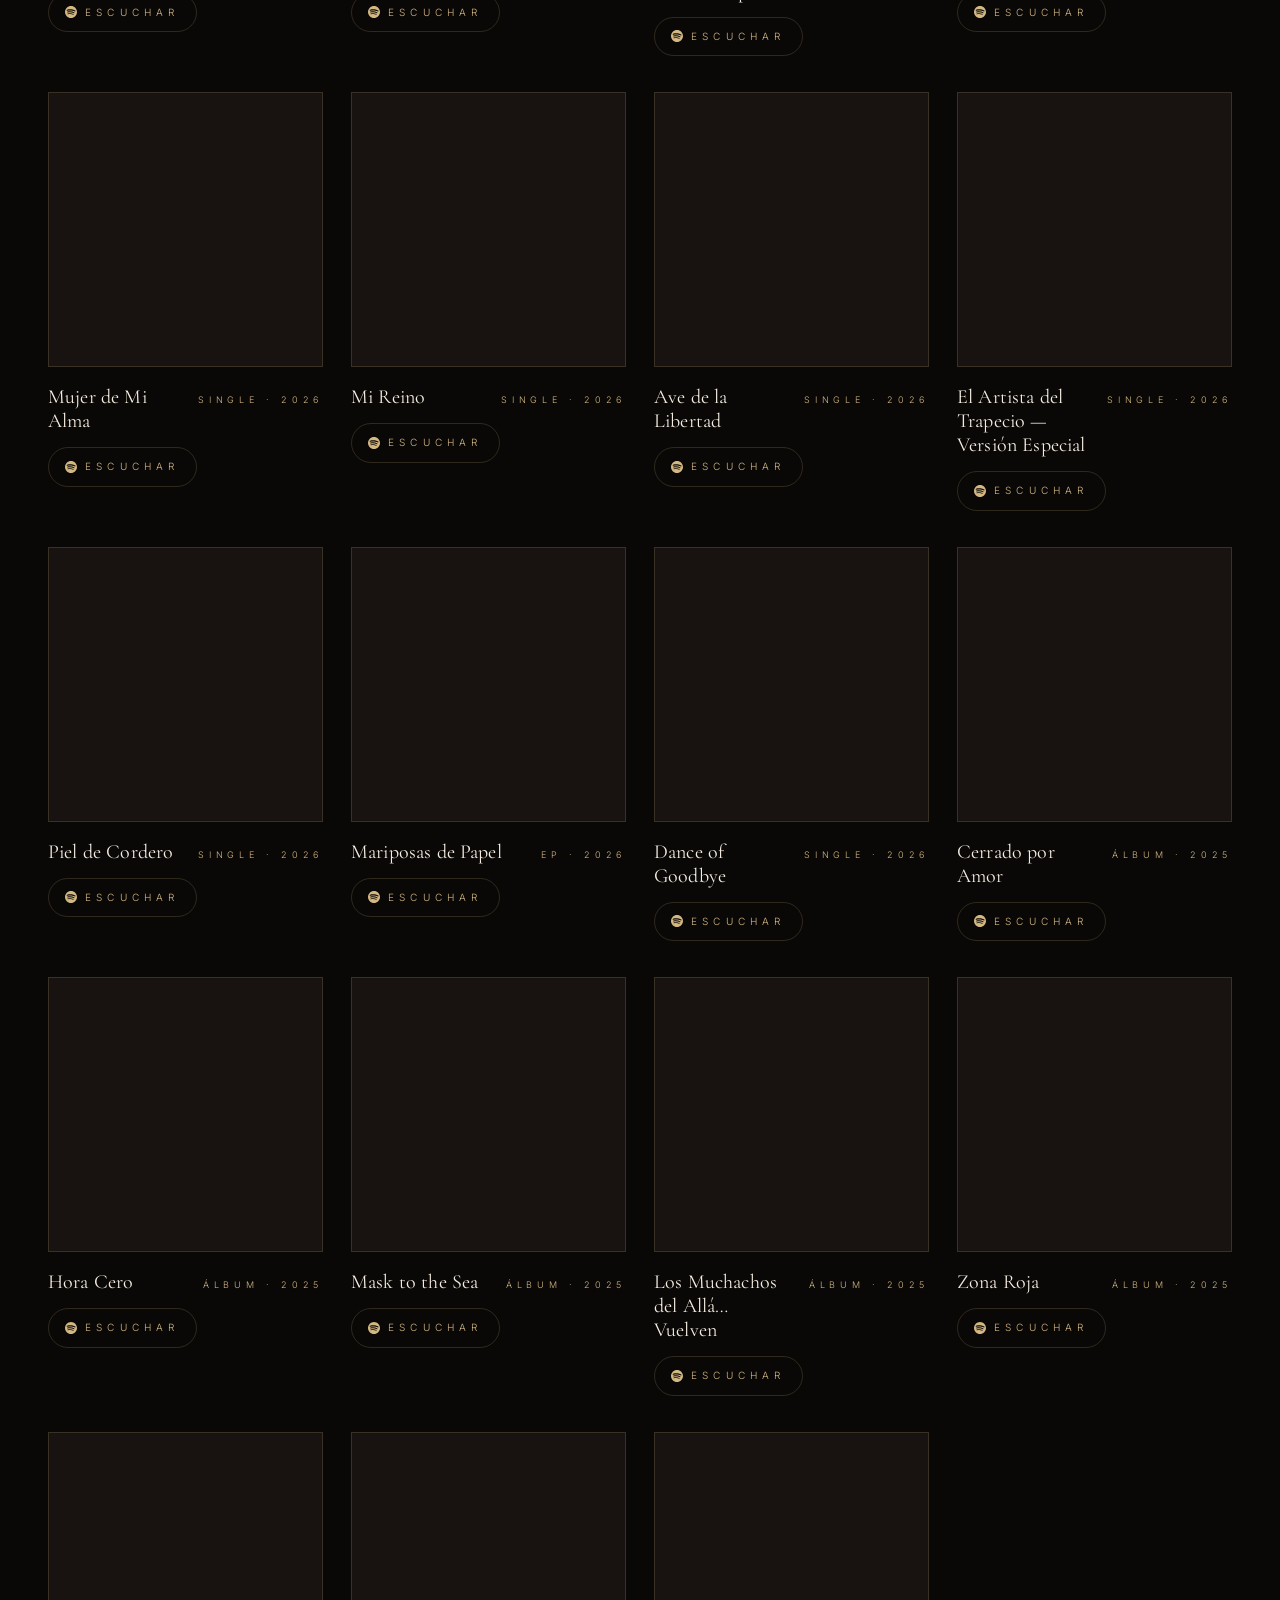
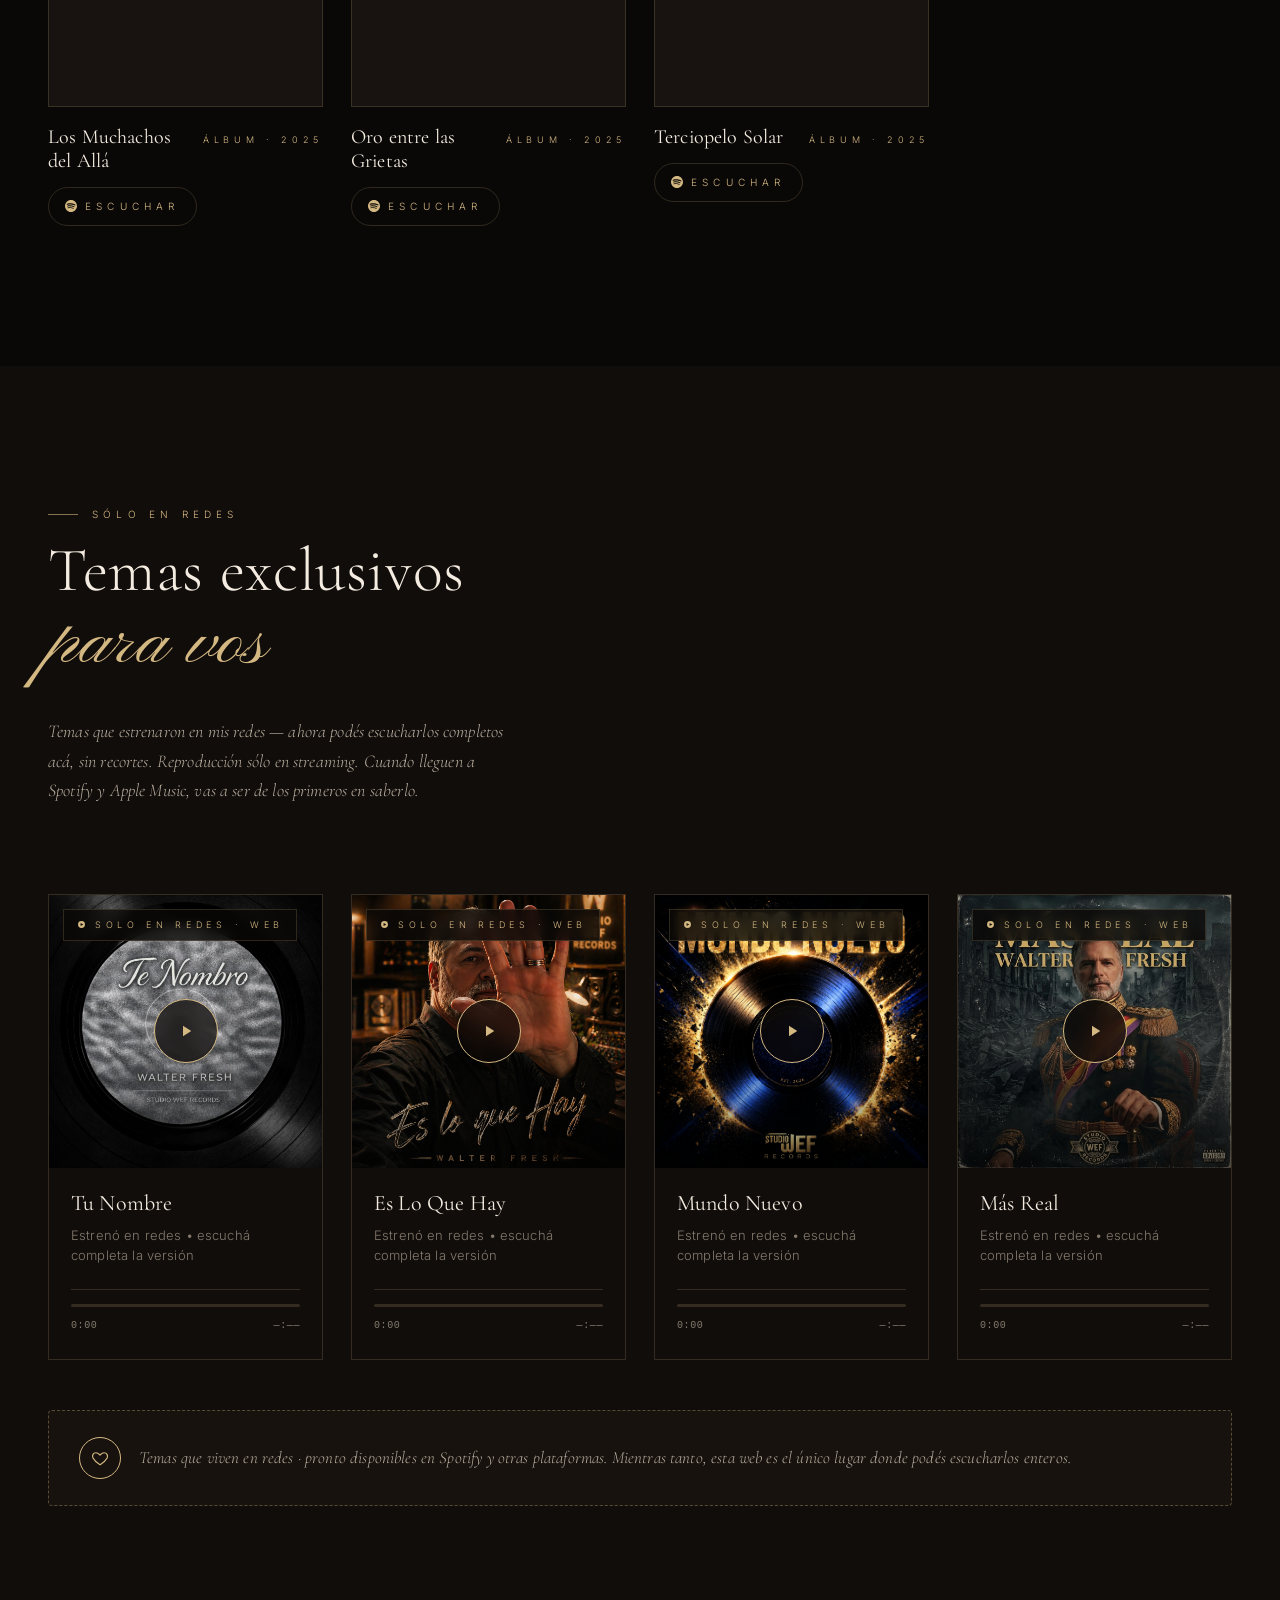
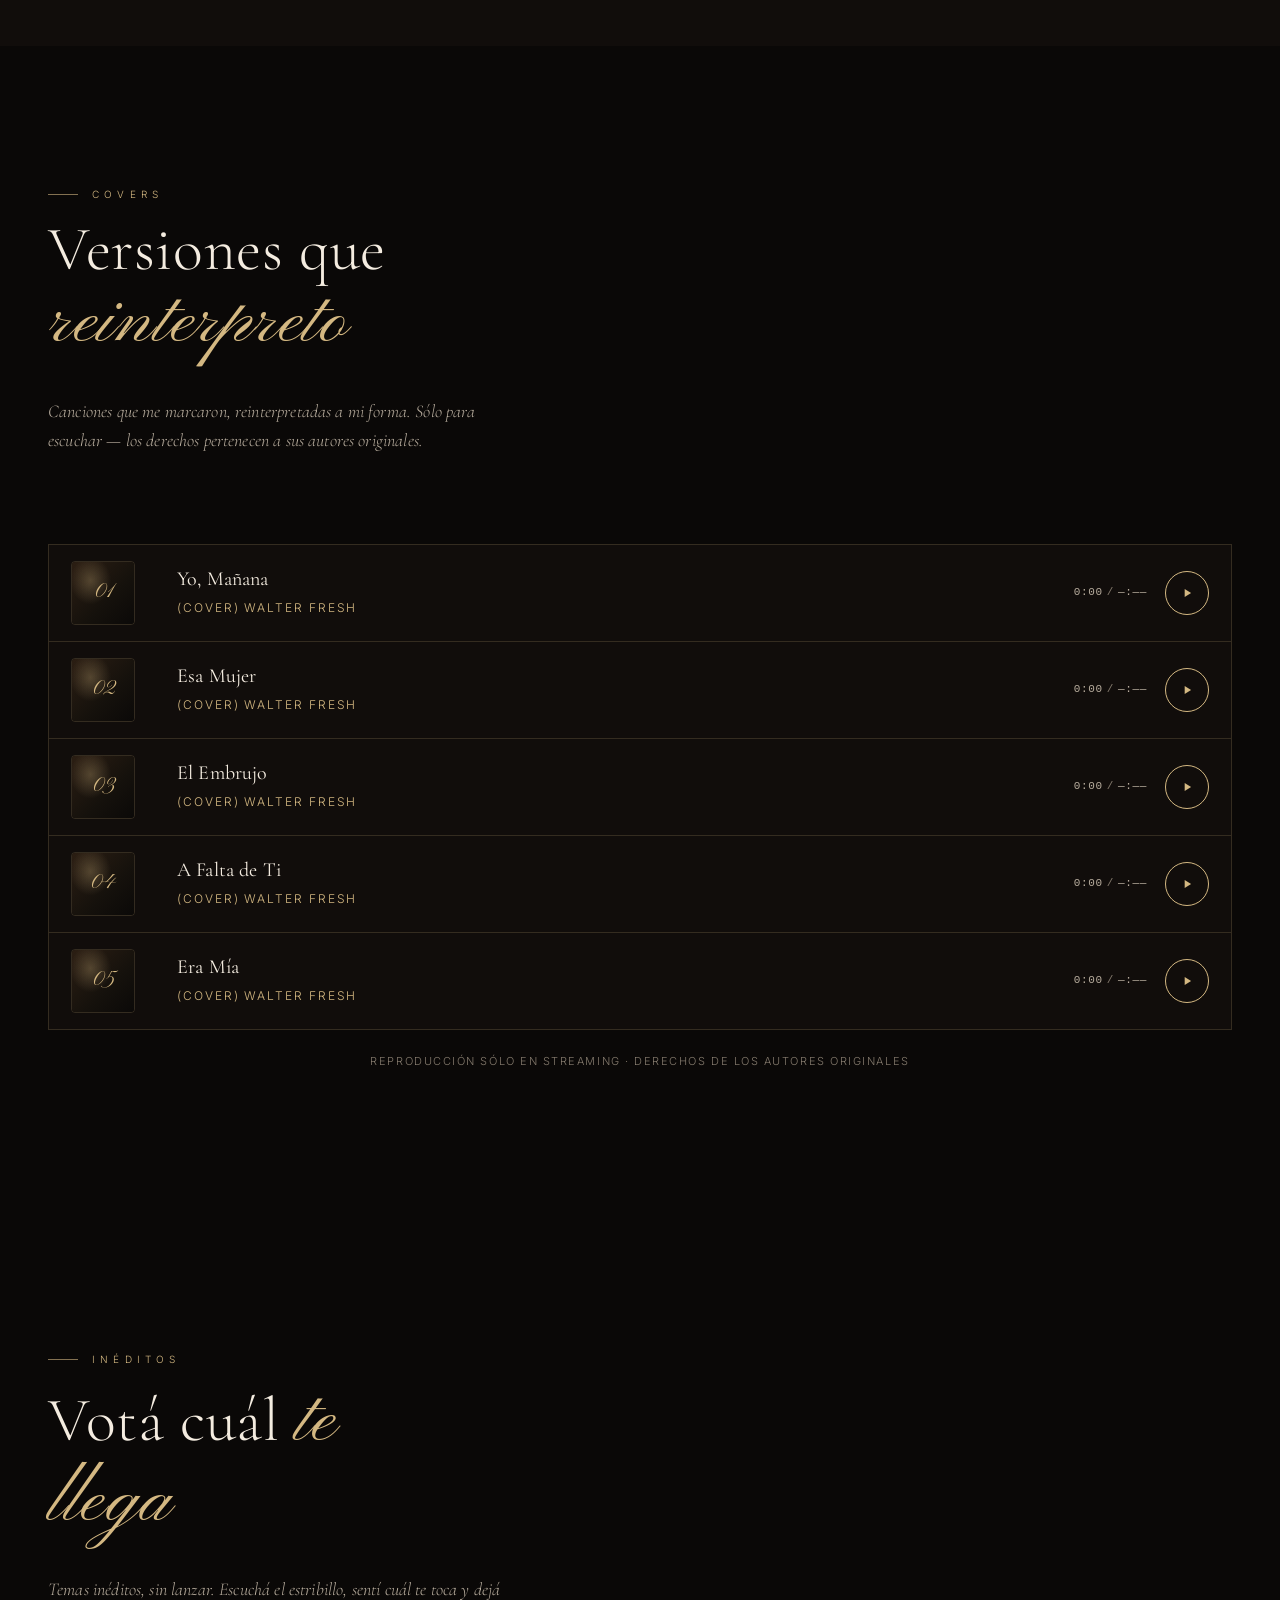
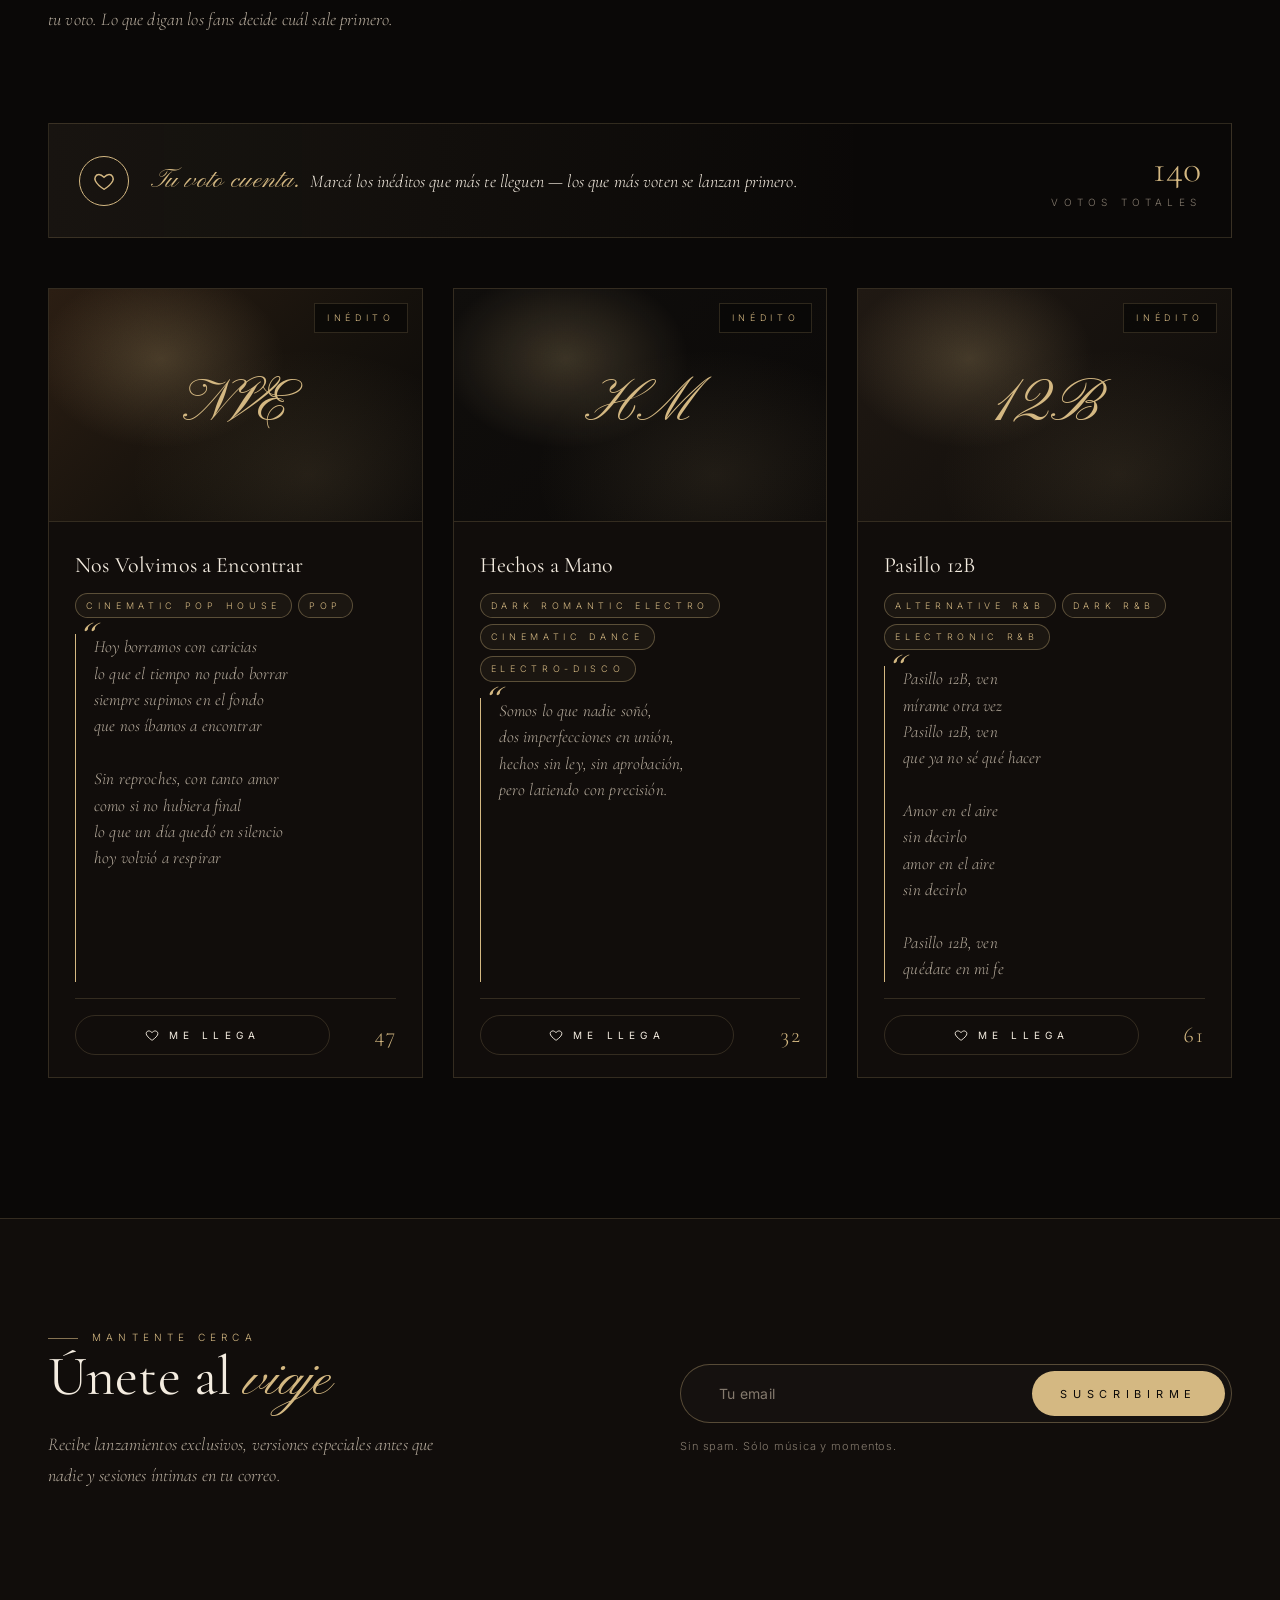
==== commit 0fc58774: "Update index.html" ====
--- a/index.html
+++ b/index.html
@@ -124,7 +124,16 @@
     <div class="container">
       <div class="about-grid">
         <div class="about-portrait reveal">
-          <img src="walter-fresh-hero.png" alt="Walter Fresh">
+          <div class="about-video-wrap">
+            <iframe
+              src="https://www.youtube.com/embed/kgndatefdnA?autoplay=0&rel=0&modestbranding=1&playsinline=1"
+              title="Walter Fresh — Bienvenida"
+              frameborder="0"
+              allow="accelerometer; autoplay; clipboard-write; encrypted-media; gyroscope; picture-in-picture"
+              allowfullscreen
+              loading="lazy">
+            </iframe>
+          </div>
           <div class="about-portrait-tag">Walter Fresh · 2026</div>
         </div>
 
--- a/styles.css
+++ b/styles.css
@@ -1,3 +1,4 @@
+@import url('https://fonts.googleapis.com/css2?family=Cormorant+Garamond:ital,wght@0,300;0,400;0,500;1,300;1,400;1,500&family=Inter:wght@200;300;400;500&family=Pinyon+Script&family=Allura&family=Great+Vibes&family=Dancing+Script:wght@500;600&display=swap');
 /* =========================================================
    Walter Fresh — Sitio oficial
    Estilo: Editorial cinemático, negro + dorado champagne
@@ -19,13 +20,18 @@
   --accent-soft: rgba(212, 184, 130, 0.12);
   --shadow: 0 30px 80px -20px rgba(0,0,0,0.7);
 
-  --font-script: "Great Vibes", "Allura", "Pinyon Script", cursive;
-  --font-display: "Cormorant Garamond", "Playfair Display", Georgia, serif;
+  --font-script: "Pinyon Script", cursive;
+  --font-display: "Cormorant Garamond", Georgia, serif;
   --font-sans: "Inter", "Helvetica Neue", Arial, sans-serif;
   --font-mono: "JetBrains Mono", ui-monospace, monospace;
 
-  --tracking-wide: 0.32em;
-  --tracking-wider: 0.45em;
+  /* Colors locked: Dorado + Pinyon — Walter Fresh 2026 */
+  --gold: #d4b882;
+  --gold-2: #e8d2a3;
+  --gold-deep: #a88a52;
+
+  --tracking-wide: 0.36em;
+  --tracking-wider: 0.52em;
 
   --radius: 2px;
   --radius-lg: 6px;
@@ -42,12 +48,17 @@
 
 body {
   font-family: var(--font-sans);
+  font-weight: 300;
   color: var(--ink);
   background: var(--bg);
   -webkit-font-smoothing: antialiased;
+  -moz-osx-font-smoothing: grayscale;
   text-rendering: optimizeLegibility;
   overflow-x: hidden;
   cursor: none;
+  font-size: 15px;
+  line-height: 1.75;
+  letter-spacing: 0.01em;
 }
 
 img { max-width: 100%; display: block; }
@@ -111,16 +122,18 @@
 
 .brand-mark {
   font-family: var(--font-script);
-  font-size: 32px;
+  font-size: 36px;
   color: var(--gold);
   line-height: 1;
-  letter-spacing: 0.01em;
+  letter-spacing: 0.02em;
+  font-weight: 400;
 }
 
 .nav-links {
-  display: flex; gap: 38px; align-items: center;
-  font-size: 12px;
-  letter-spacing: var(--tracking-wide);
+  display: flex; gap: 42px; align-items: center;
+  font-size: 11px;
+  font-weight: 300;
+  letter-spacing: var(--tracking-wider);
   text-transform: uppercase;
   color: var(--ink-dim);
 }
@@ -208,49 +221,62 @@
 
 .hero-eyebrow {
   display: flex; align-items: center; gap: 14px;
-  font-size: 11px; letter-spacing: var(--tracking-wider);
+  font-size: 10px; letter-spacing: var(--tracking-wider);
+  font-weight: 300;
   text-transform: uppercase; color: var(--gold);
   margin-bottom: 28px;
 }
 .hero-eyebrow .line { width: 40px; height: 1px; background: var(--gold); opacity: 0.6; }
 
 .hero-title {
-  font-family: var(--font-script);
-  font-size: clamp(80px, 13vw, 220px);
-  line-height: 1.05;
-  color: var(--gold);
-  margin: 0 0 32px;
-  letter-spacing: 0.005em;
-  font-weight: 400;
-  background: linear-gradient(180deg, var(--gold-2) 0%, var(--gold) 55%, var(--gold-deep) 100%);
-  -webkit-background-clip: text;
-  background-clip: text;
-  -webkit-text-fill-color: transparent;
-  filter: drop-shadow(0 8px 30px rgba(212, 184, 130, 0.18));
-  max-width: 1000px;
-  padding: 0.15em 0.08em 0.18em;
-  margin-left: -0.05em;
+    font-family: var(--font-script);
+    font-size: clamp(80px, 12vw, 210px);
+    line-height: 0.88;
+    color: var(--gold);
+    margin: 0 0 32px;
+    letter-spacing: 0.01em;
+    transform: scaleY(0.94);
+    position: relative;
+    left: -55px;
+    top: -5px;
+    font-weight: 400;
+
+    background: linear-gradient(
+        180deg,
+        #fff8e0 0%,
+        #f4deb0 30%,
+        #c9a76a 100%
+    );
+
+    -webkit-background-clip: text;
+    background-clip: text;
+    -webkit-text-fill-color: transparent;
+
+    filter: drop-shadow(0 0 28px rgba(212,176,130,0.14));
+
+    max-width: 1100px;
 }
 
 .hero-tags {
-  font-size: clamp(11px, 1.1vw, 14px);
-  letter-spacing: var(--tracking-wider);
-  text-transform: uppercase;
-  color: var(--ink);
-  display: flex; gap: 22px; flex-wrap: wrap;
+  font-size: 10px;
+  font-weight: 300;
+  letter-spacing: var(--tracking-wider);
+  text-transform: uppercase;
+  color: var(--ink-dim);
+  display: flex; gap: 24px; flex-wrap: wrap;
   margin-bottom: 40px;
 }
 .hero-tags .dot { color: var(--gold); }
 
 .hero-lede {
-  max-width: 460px;
-  font-family: var(--font-display);
-  font-size: 19px;
-  line-height: 1.55;
+  max-width: 480px;
+  font-family: var(--font-display);
+  font-size: 20px;
+  line-height: 1.6;
   color: var(--ink-dim);
   margin-bottom: 44px;
   font-style: italic;
-  font-weight: 400;
+  font-weight: 300;
 }
 
 .hero-cta { display: flex; gap: 14px; flex-wrap: wrap; margin-bottom: 80px; }
@@ -314,17 +340,18 @@
 .section-head { display: flex; flex-direction: column; gap: 14px; margin-bottom: 70px; }
 .section-eyebrow {
   display: flex; align-items: center; gap: 14px;
-  font-size: 11px; letter-spacing: var(--tracking-wider);
+  font-size: 10px; font-weight: 300;
+  letter-spacing: var(--tracking-wider);
   text-transform: uppercase; color: var(--gold);
 }
 .section-eyebrow .line { width: 30px; height: 1px; background: var(--gold); opacity: 0.6; }
 
 .section-title {
   font-family: var(--font-display);
-  font-size: clamp(38px, 5.5vw, 64px);
-  font-weight: 400;
-  line-height: 1.05;
-  letter-spacing: -0.01em;
+  font-size: clamp(36px, 5vw, 62px);
+  font-weight: 300;
+  line-height: 1.08;
+  letter-spacing: 0.01em;
   color: var(--ink);
   margin: 0;
   max-width: 14ch;
@@ -334,17 +361,18 @@
   font-style: normal;
   color: var(--gold);
   font-weight: 400;
-  font-size: 1.15em;
-  letter-spacing: 0;
+  font-size: 1.2em;
+  letter-spacing: 0.01em;
 }
 
 .section-sub {
-  max-width: 56ch;
-  font-family: var(--font-display);
-  font-size: 19px;
-  line-height: 1.55;
+  max-width: 58ch;
+  font-family: var(--font-display);
+  font-size: 18px;
+  line-height: 1.65;
   color: var(--ink-dim);
   font-style: italic;
+  font-weight: 300;
 }
 
 /* =========================================================
@@ -396,17 +424,17 @@
 .about-text { display: flex; flex-direction: column; gap: 24px; }
 .about-text .lede {
   font-family: var(--font-display);
-  font-size: clamp(26px, 3vw, 36px);
-  line-height: 1.25;
+  font-size: clamp(24px, 2.8vw, 34px);
+  line-height: 1.3;
   color: var(--ink);
   font-style: italic;
-  font-weight: 400;
+  font-weight: 300;
   margin: 0;
 }
 .about-text .lede em { font-family: var(--font-script); font-style: normal; color: var(--gold); font-size: 1.2em; }
 
 .about-text p {
-  font-size: 16px;
+  font-size: 15px;
   line-height: 1.85;
   color: var(--ink-dim);
   max-width: 58ch;
@@ -1763,7 +1791,59 @@
 }
 
 /* Font alternatives */
+body.font-great-vibes { --font-script: "Great Vibes", cursive; }
 body.font-allura { --font-script: "Allura", cursive; }
 body.font-pinyon { --font-script: "Pinyon Script", cursive; }
 body.font-dancing { --font-script: "Dancing Script", cursive; }
-body.font-dancing .hero-title { font-weight: 600; }
+body.font-dancing .hero-title { font-weight: 500; }
+
+/* =========================================================
+   TWEAKS TRIGGER BUTTON
+   ========================================================= */
+.tweaks-trigger {
+  position: fixed;
+  right: 22px;
+  bottom: 22px;
+  z-index: 199;
+  width: 48px; height: 48px;
+  border-radius: 50%;
+  background: rgba(15,12,10,0.9);
+  border: 1px solid var(--line-strong);
+  color: var(--gold);
+  display: flex; align-items: center; justify-content: center;
+  box-shadow: 0 8px 32px rgba(0,0,0,0.5);
+  transition: transform 0.3s, background 0.3s, border-color 0.3s;
+  backdrop-filter: blur(10px);
+}
+.tweaks-trigger:hover {
+  transform: scale(1.1) rotate(30deg);
+  background: rgba(212,184,130,0.12);
+  border-color: var(--gold);
+}
+.tweaks-trigger svg { width: 18px; height: 18px; }
+
+/* =========================================================
+   UPCOMING — RELEASED STATE
+   ========================================================= */
+.badge-released {
+  background: linear-gradient(135deg, #1db954, #17a349);
+  color: #fff;
+  font-size: 10px;
+  letter-spacing: 0.18em;
+  text-transform: uppercase;
+  padding: 6px 14px;
+  border-radius: 100px;
+  font-weight: 600;
+  animation: pulse-green 2s infinite;
+}
+@keyframes pulse-green {
+  0%, 100% { box-shadow: 0 0 0 0 rgba(29,185,84,0.4); }
+  50% { box-shadow: 0 0 0 8px rgba(29,185,84,0); }
+}
+.upcoming-card.is-released .upcoming-play { display: none; }
+.up-btn.spotify-live {
+  background: #1db954 !important;
+  border-color: #1db954 !important;
+  color: #fff !important;
+}
+.up-btn.spotify-live:hover { background: #17a349 !important; }
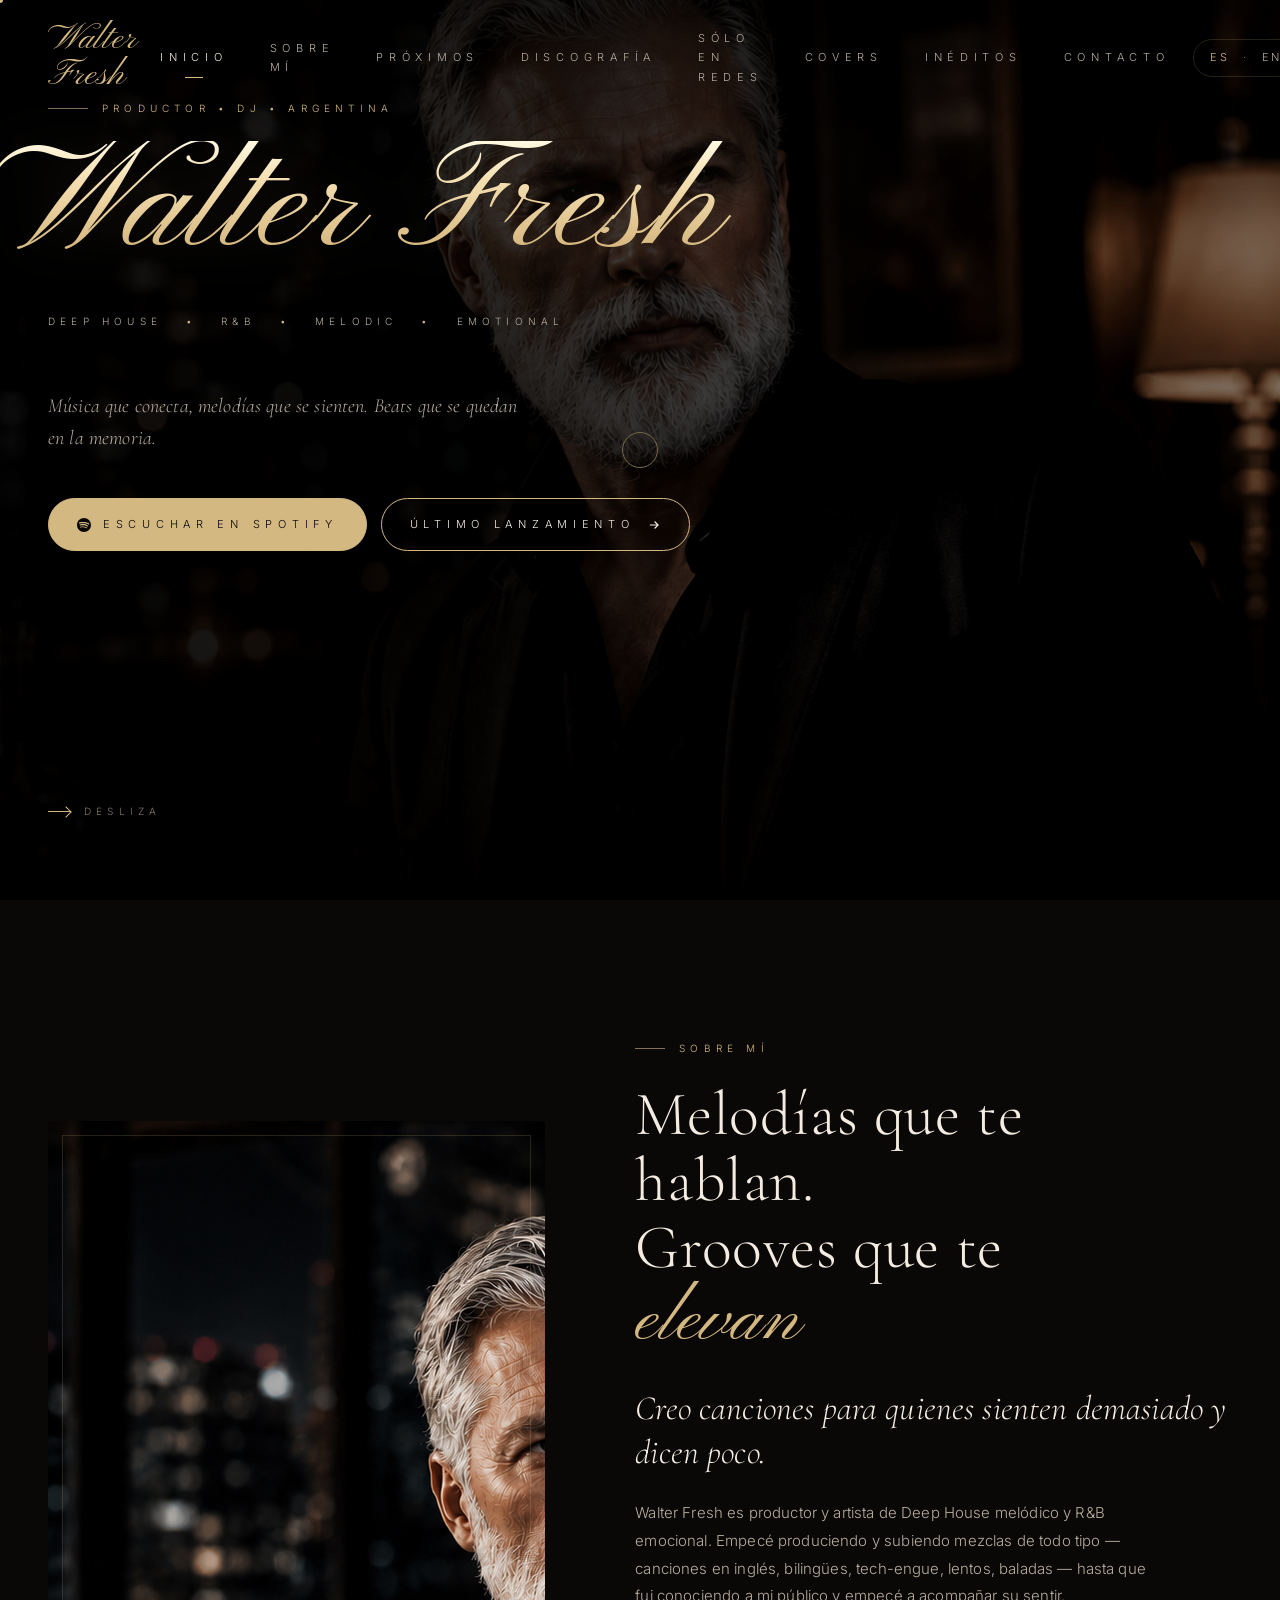
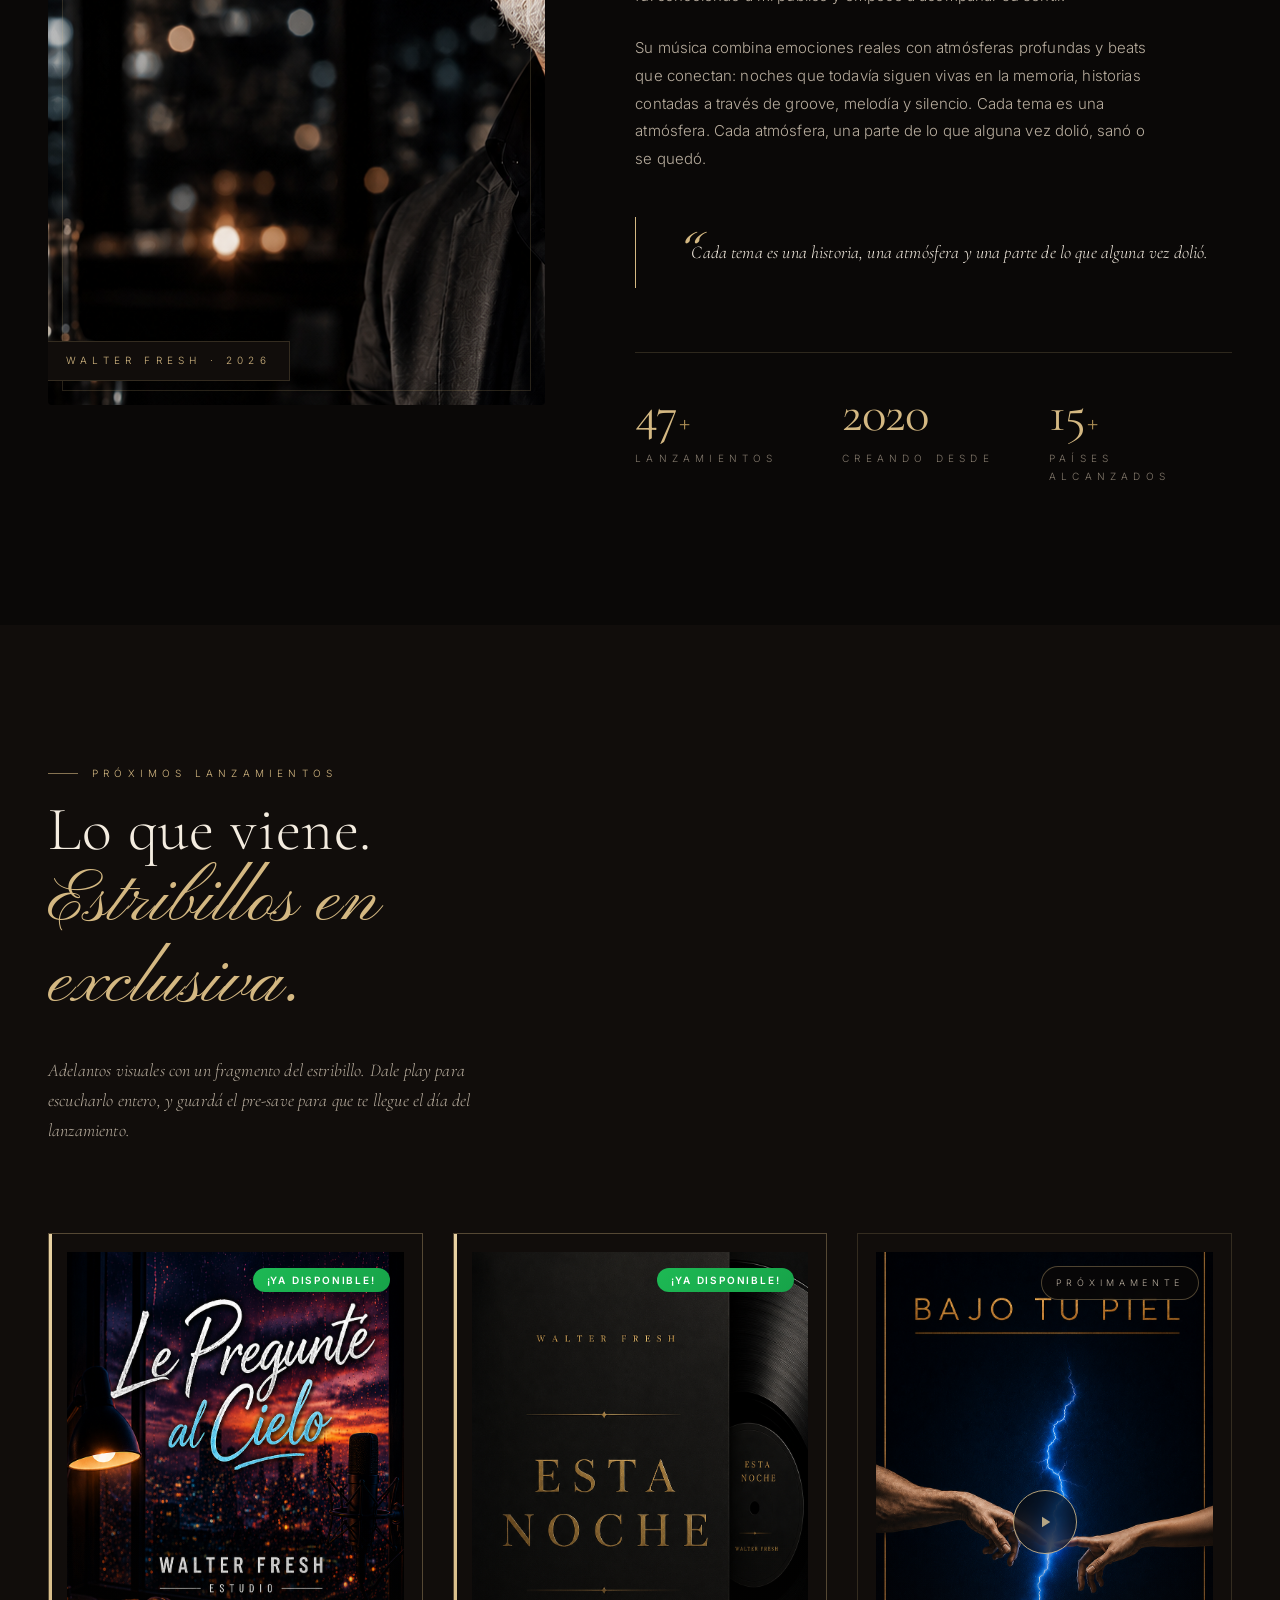
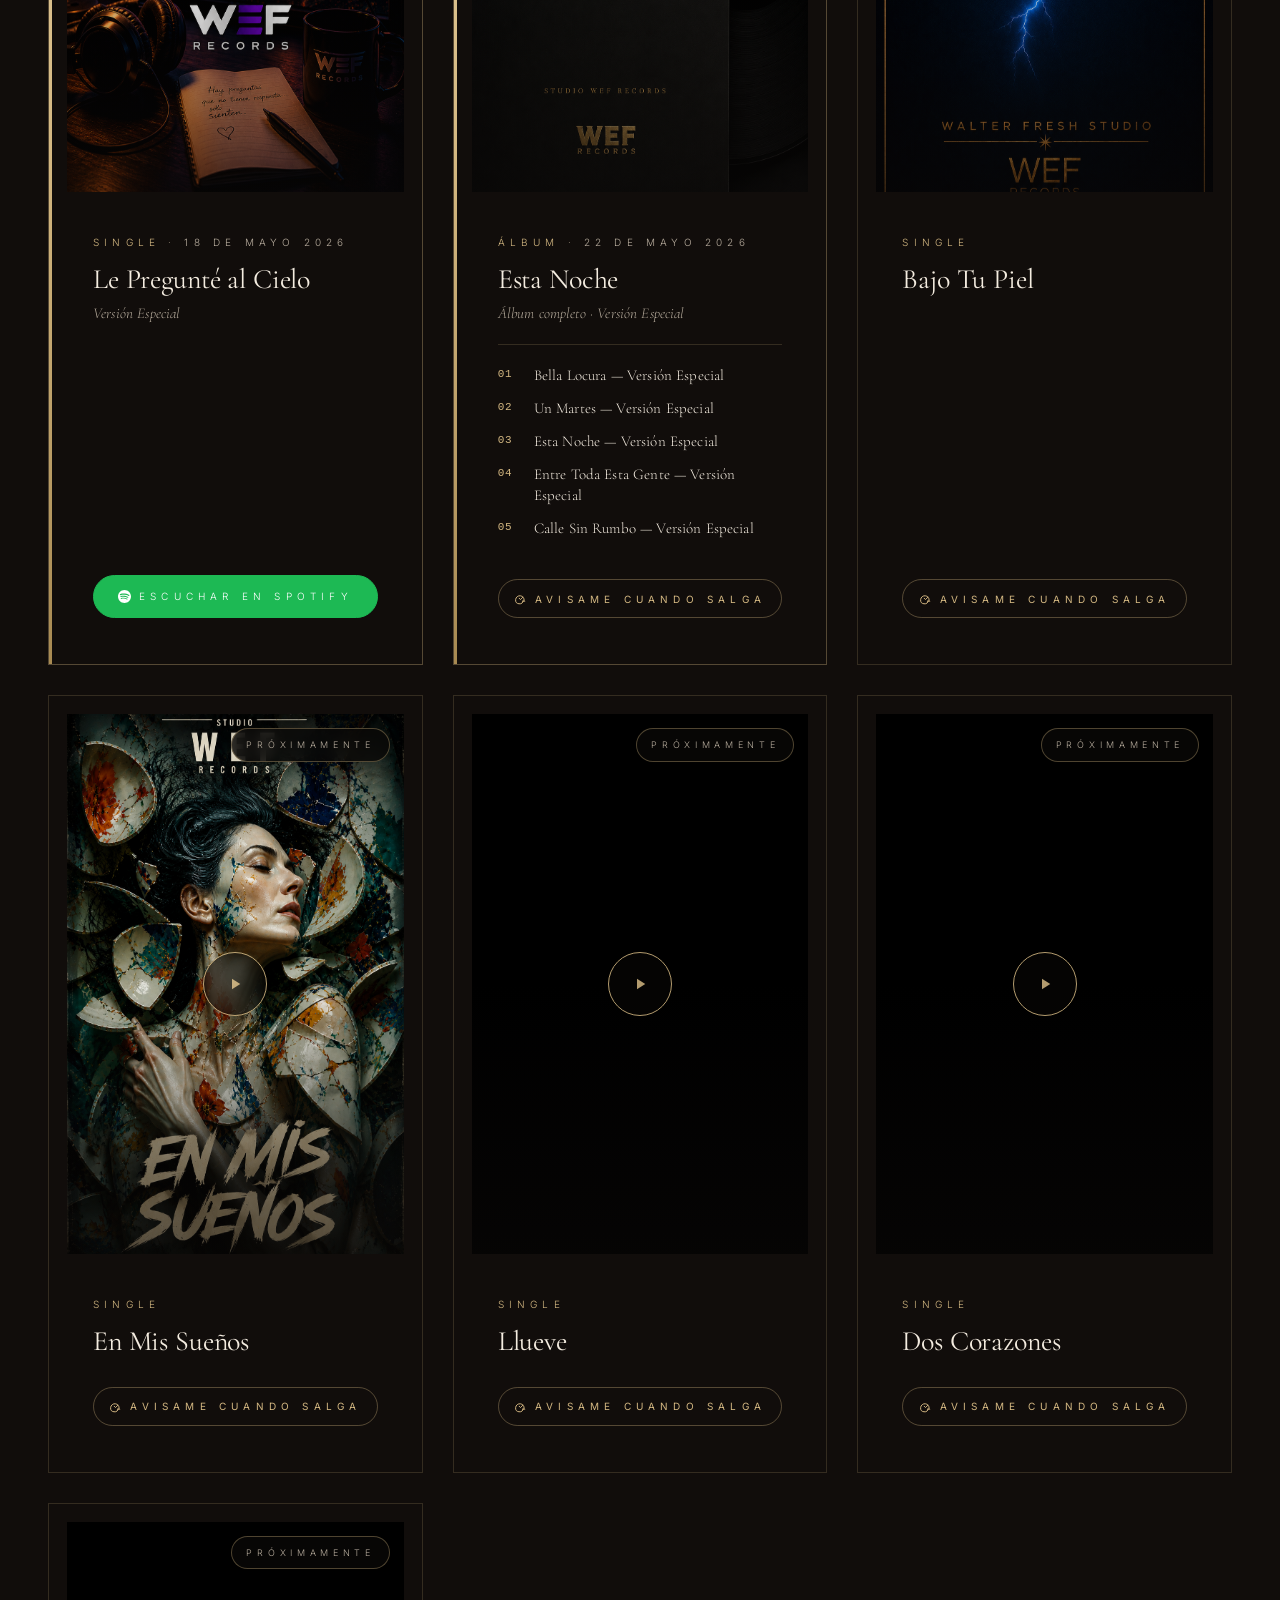
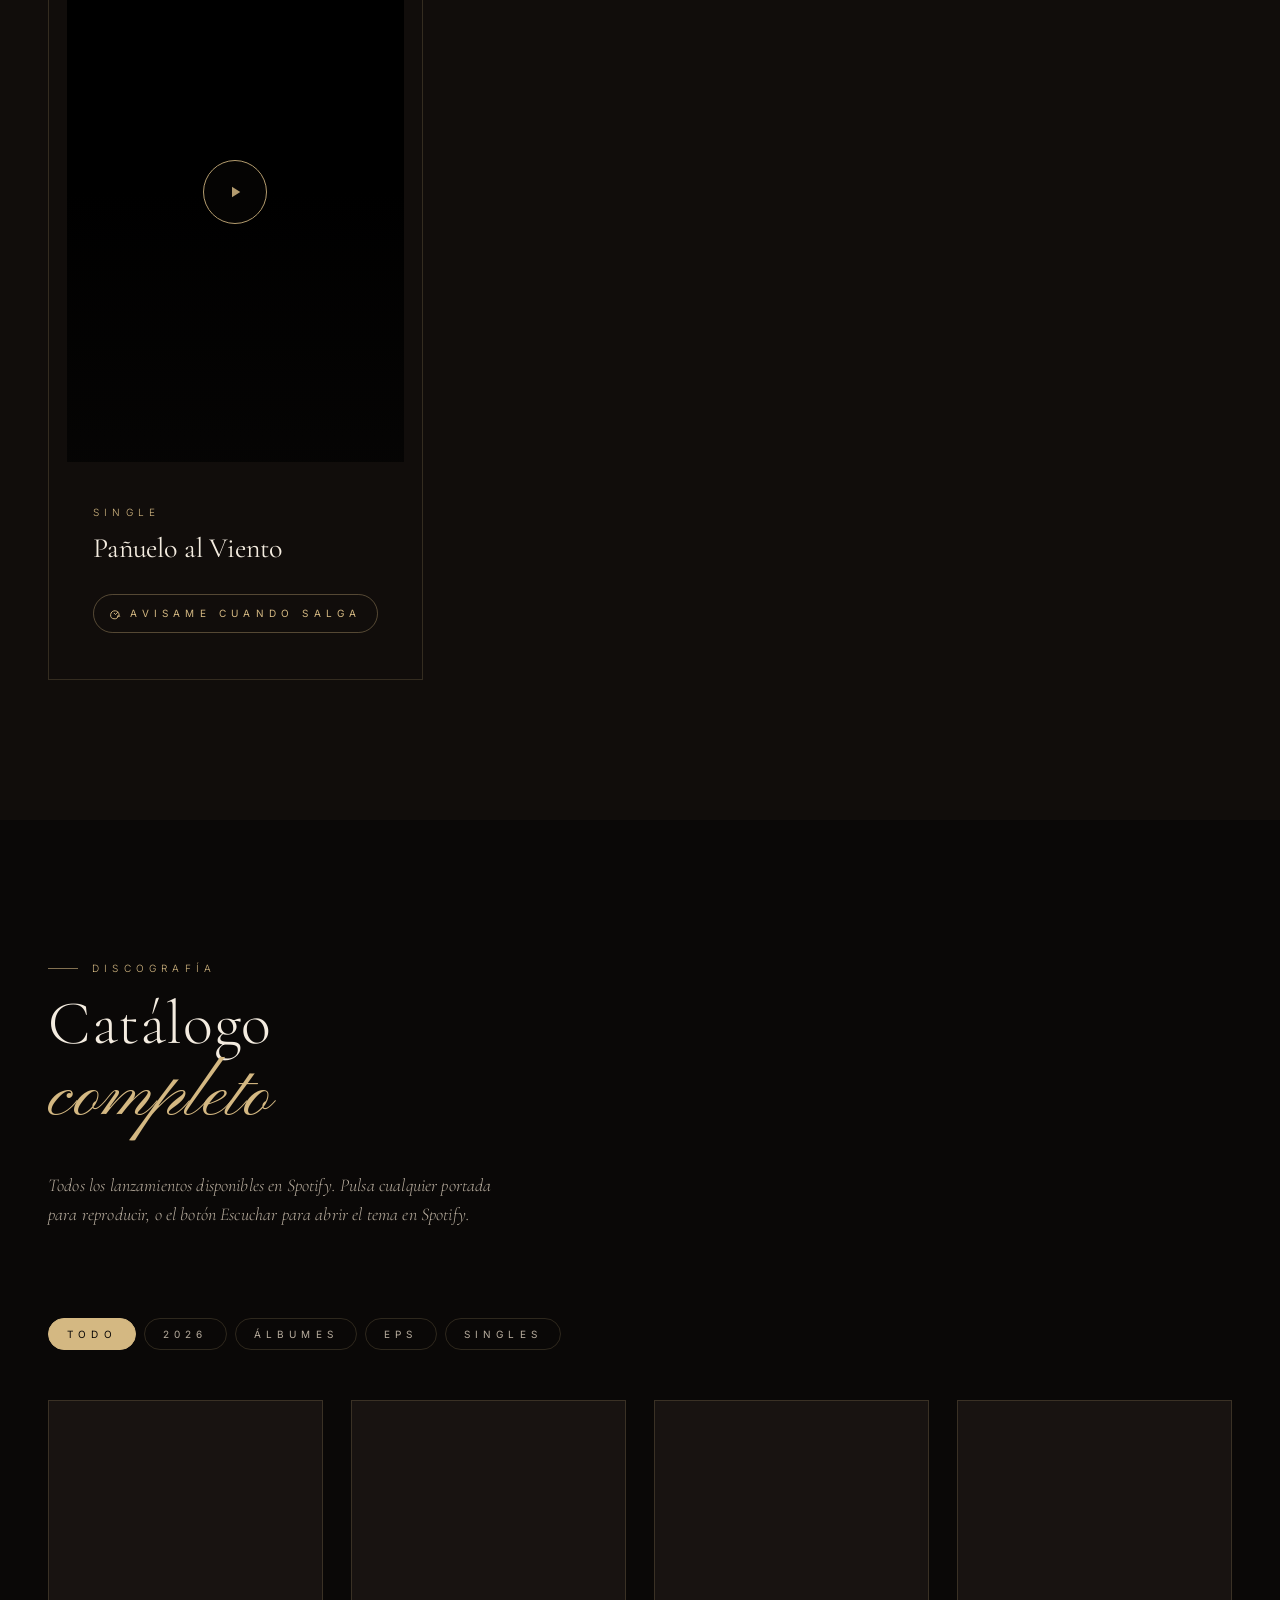
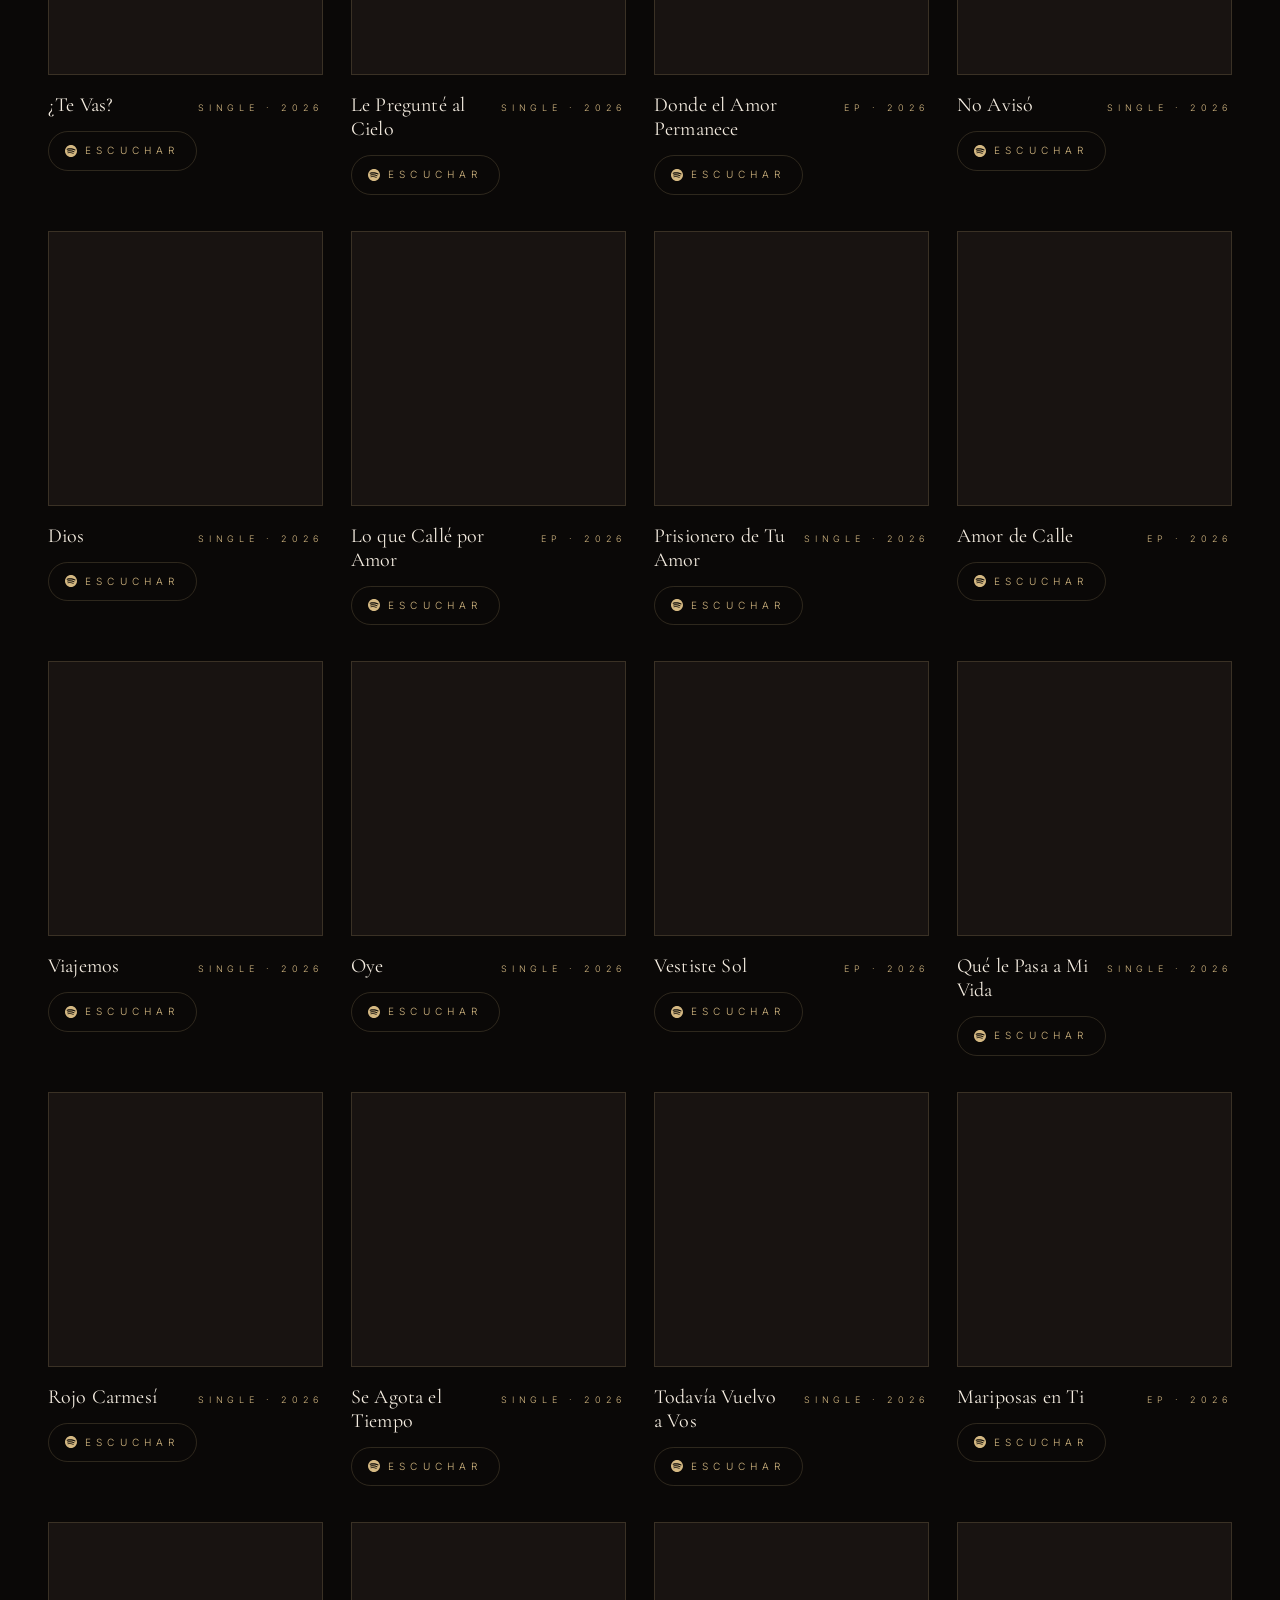
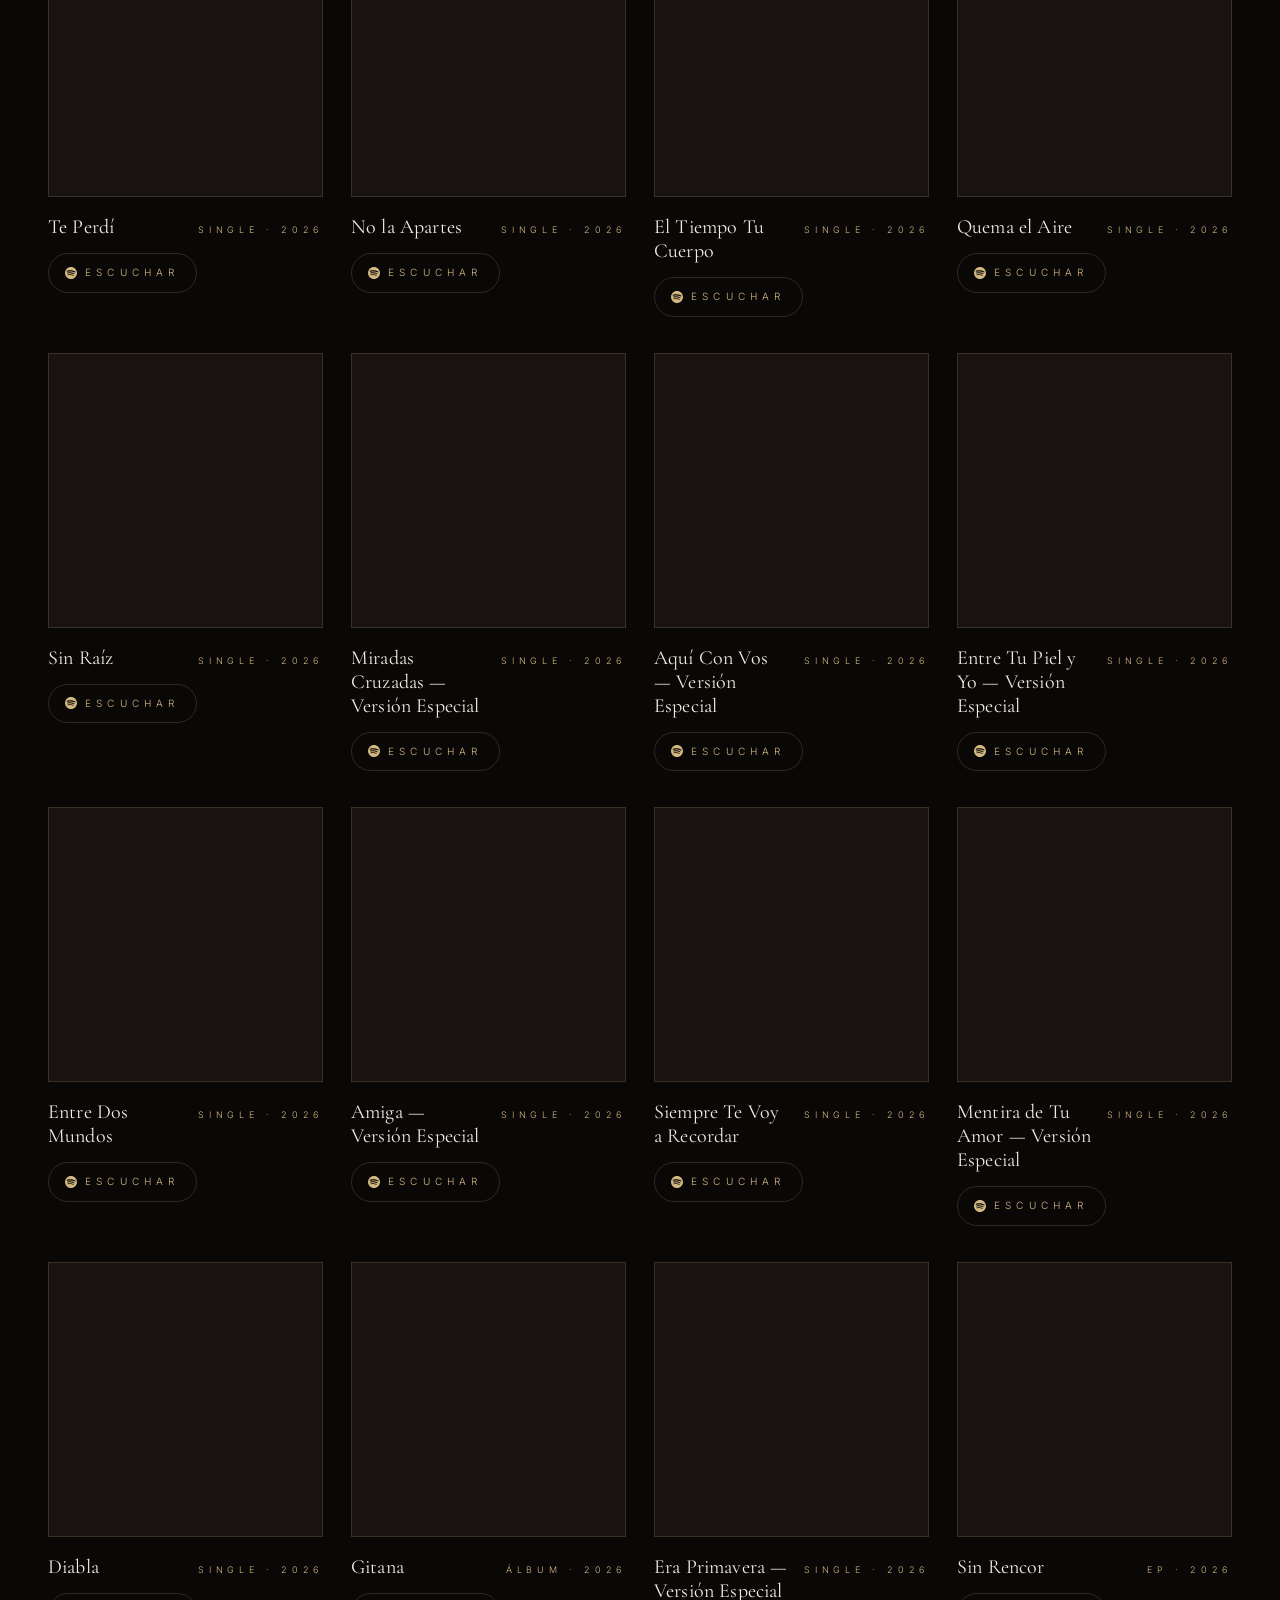
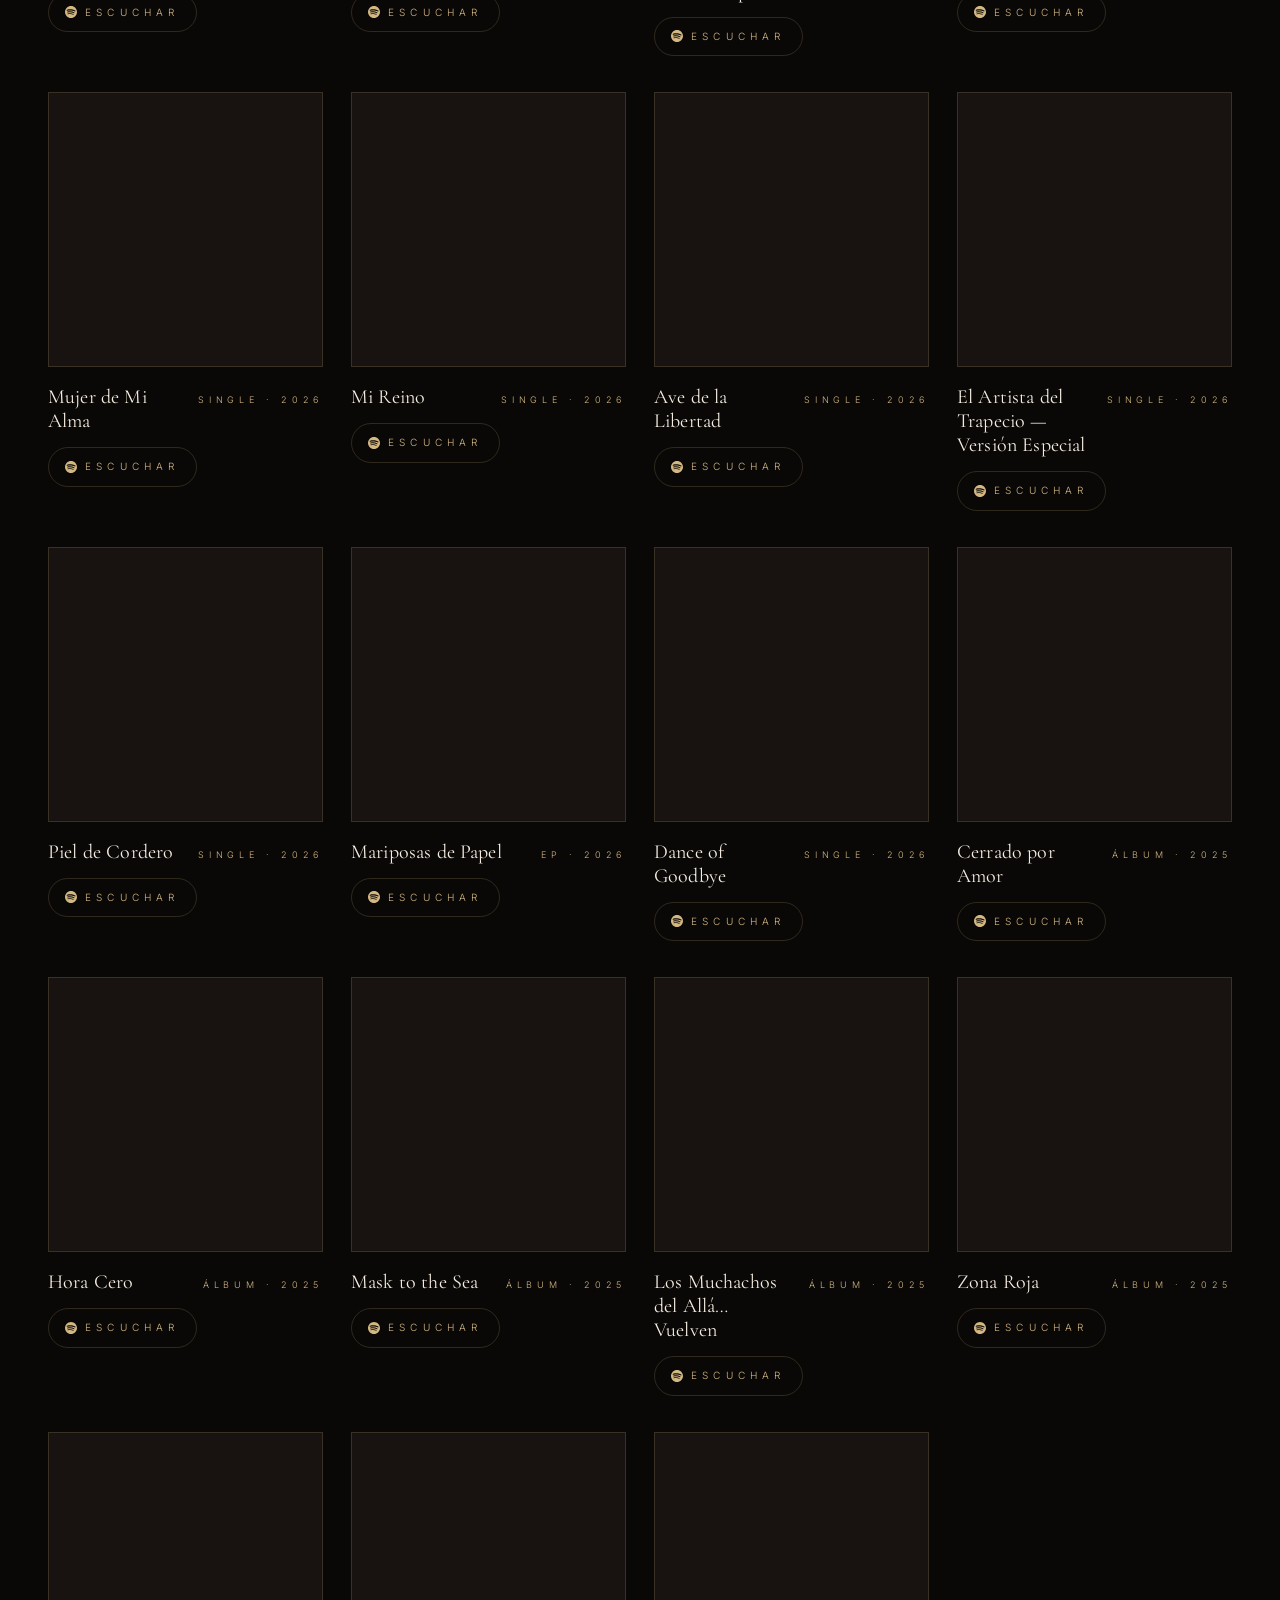
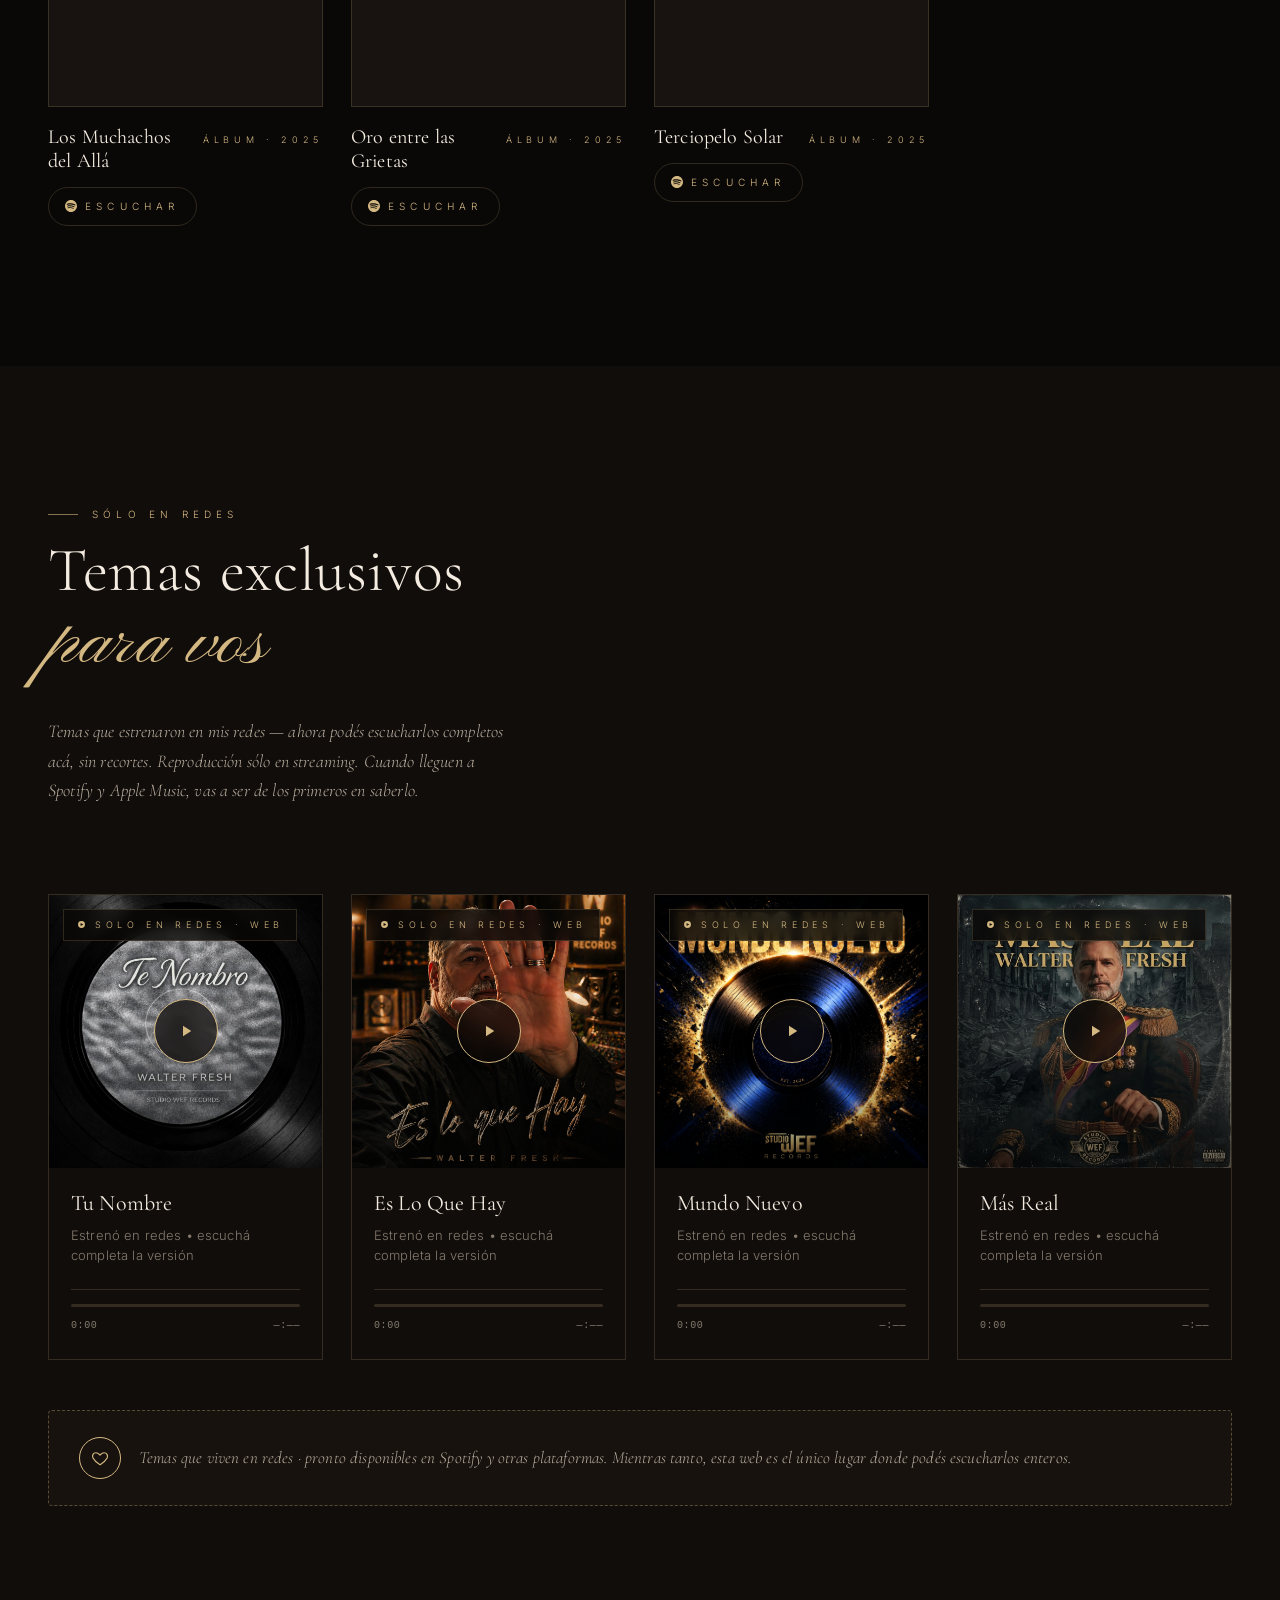
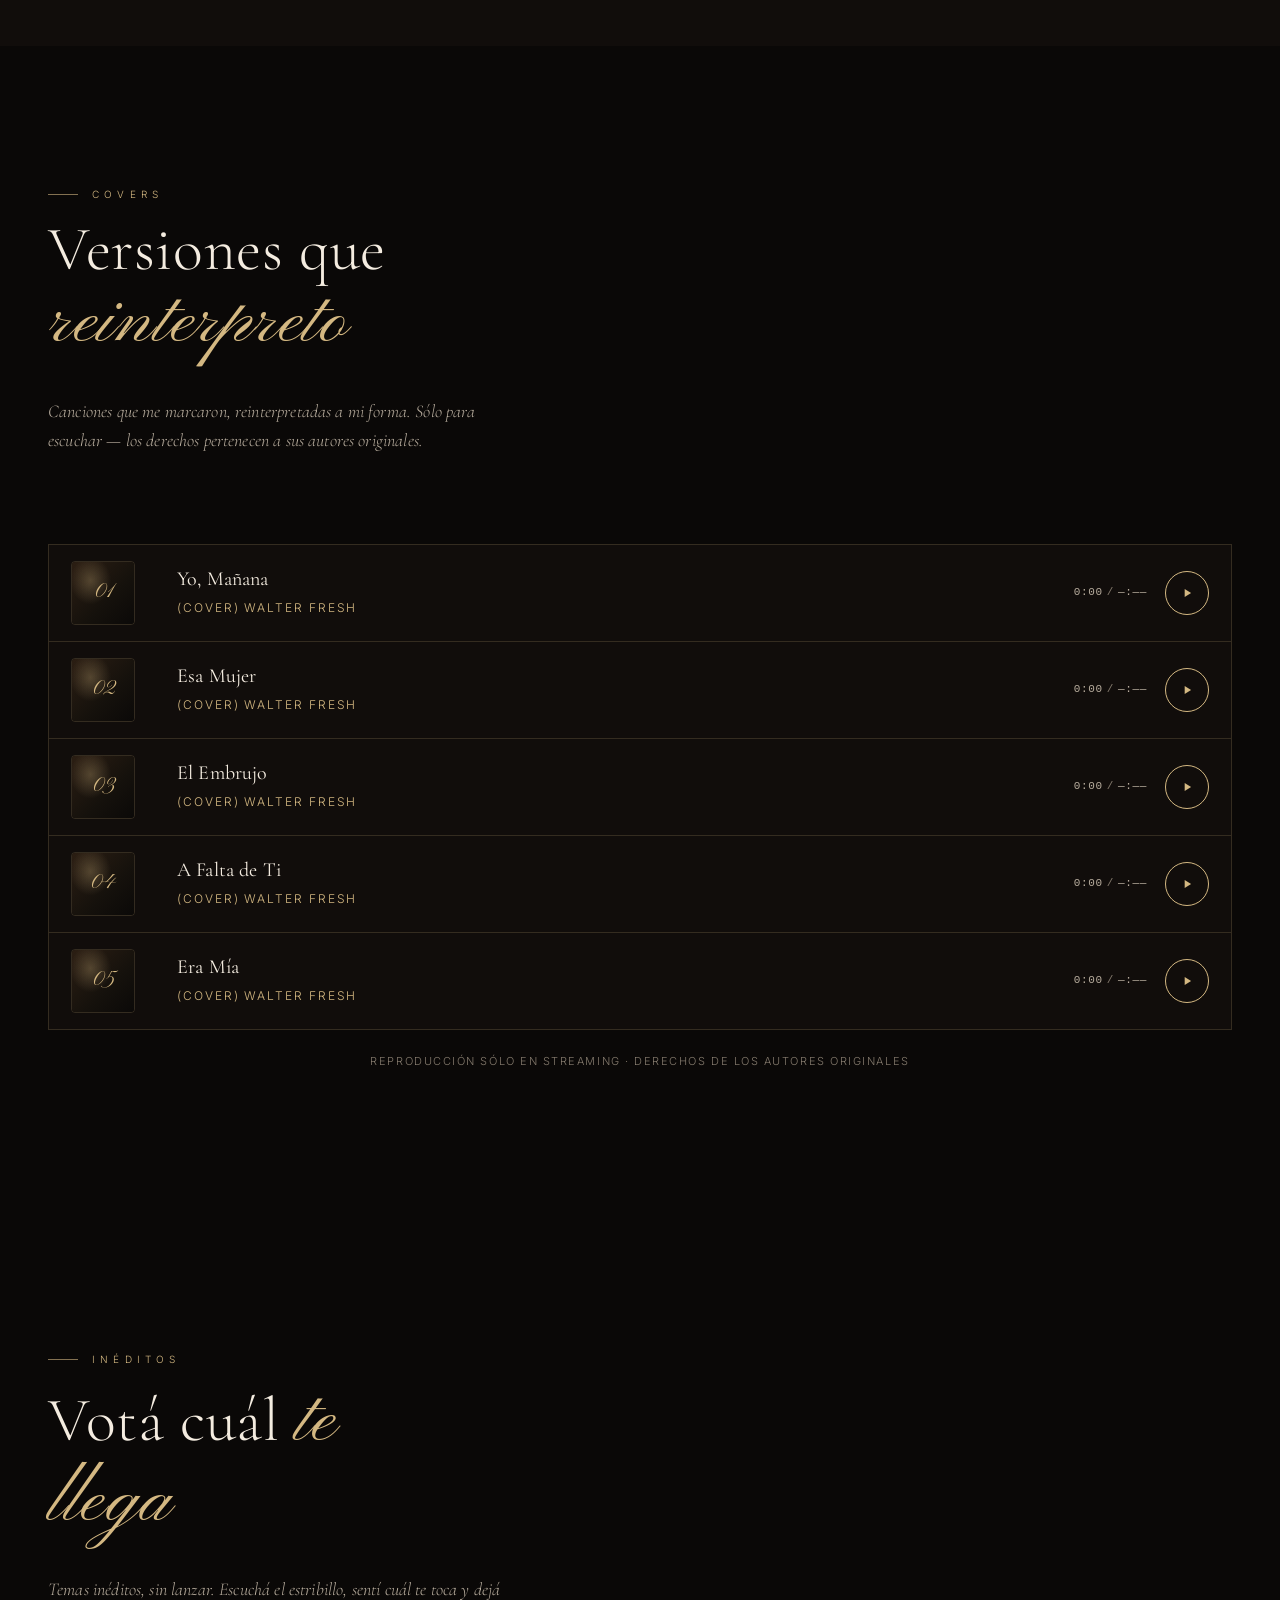
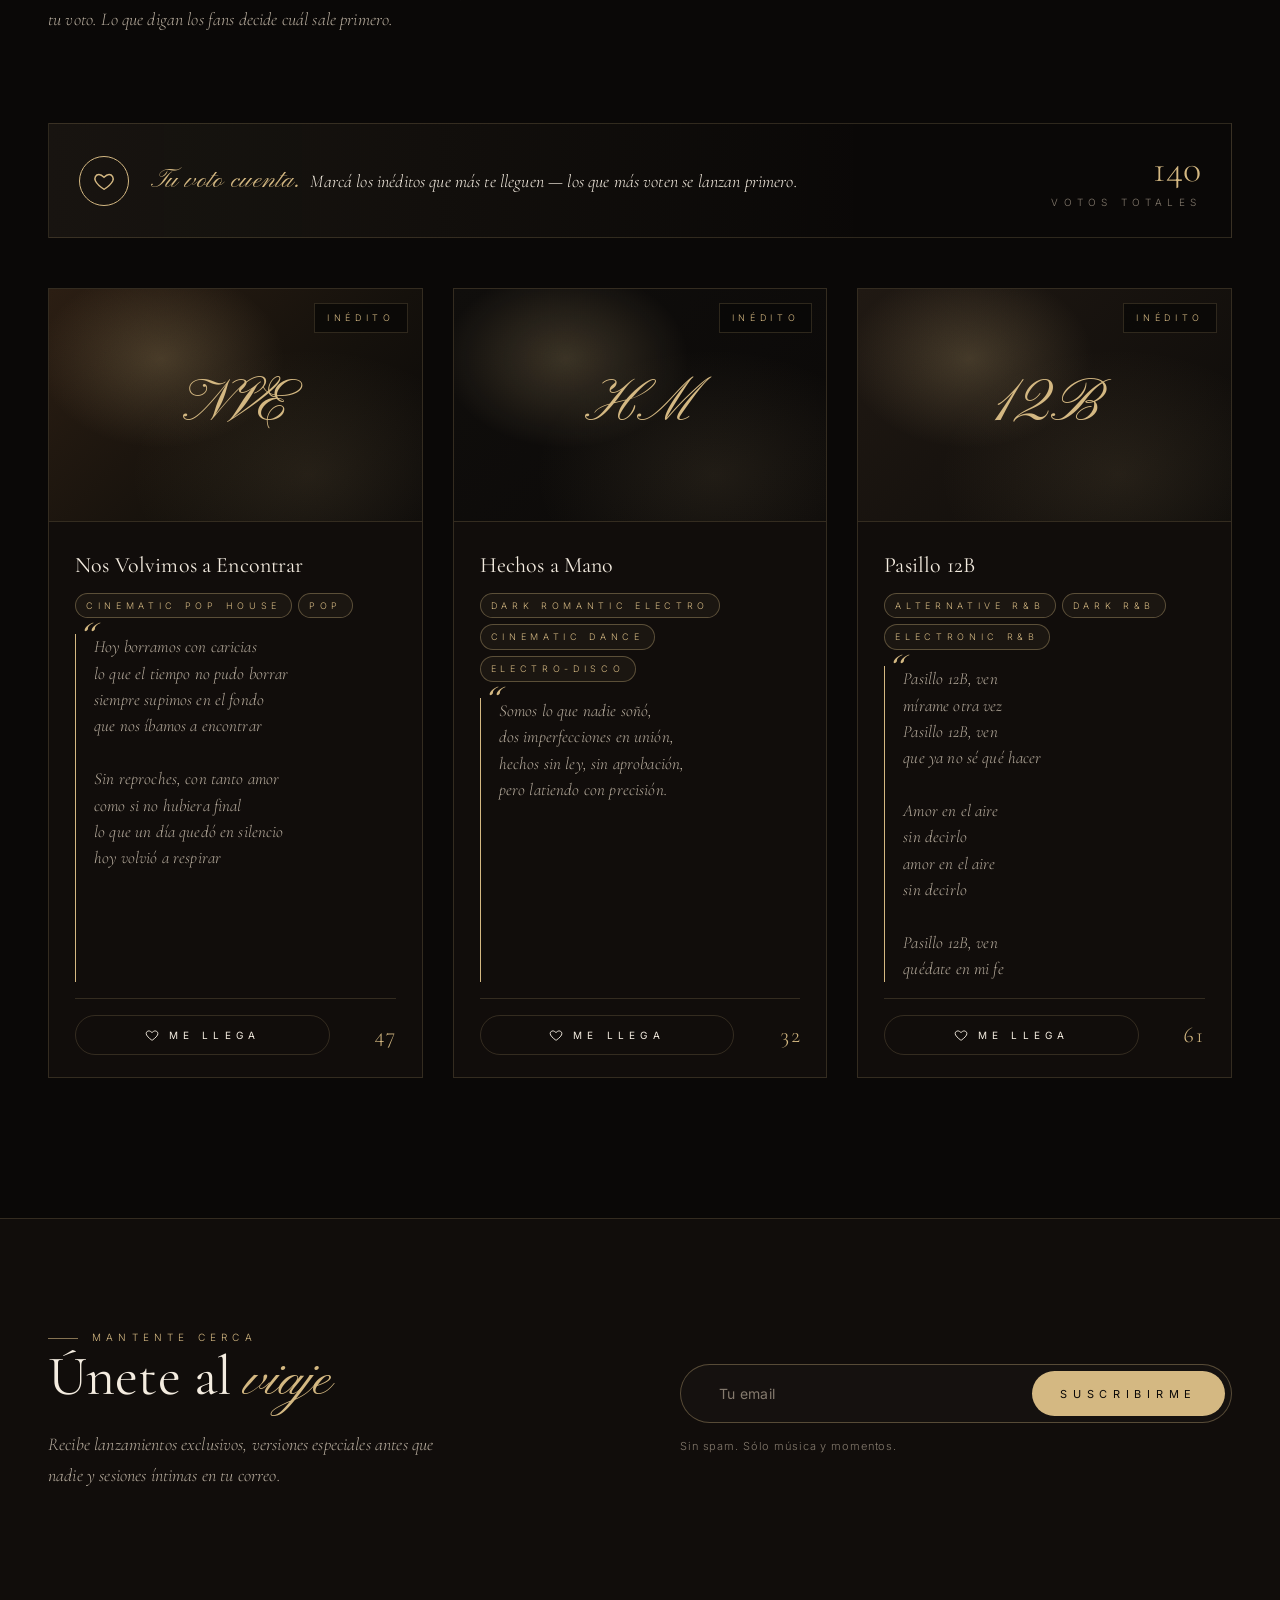
==== commit c66775dd: "Update index.html" ====
--- a/index.html
+++ b/index.html
@@ -125,14 +125,15 @@
       <div class="about-grid">
         <div class="about-portrait reveal">
           <div class="about-video-wrap">
-            <iframe
-              src="https://www.youtube.com/embed/kgndatefdnA?autoplay=0&rel=0&modestbranding=1&playsinline=1"
-              title="Walter Fresh — Bienvenida"
-              frameborder="0"
-              allow="accelerometer; autoplay; clipboard-write; encrypted-media; gyroscope; picture-in-picture"
-              allowfullscreen
-              loading="lazy">
-            </iframe>
+            <video
+              src="walter-intro.mp4"
+              poster="walter-fresh-hero.png"
+              playsinline
+              controls
+              controlslist="nodownload nofullscreen noplaybackrate"
+              oncontextmenu="return false"
+              preload="metadata">
+            </video>
           </div>
           <div class="about-portrait-tag">Walter Fresh · 2026</div>
         </div>
--- a/styles.css
+++ b/styles.css
@@ -388,9 +388,23 @@
   .about-grid { grid-template-columns: 1fr; gap: 50px; }
 }
 
+.about-video-wrap {
+  position: relative;
+  width: 100%;
+  aspect-ratio: 9 / 16;
+  overflow: hidden;
+  border-radius: 4px;
+}
+.about-video-wrap iframe {
+  position: absolute;
+  top: 0; left: 0;
+  width: 100%; height: 100%;
+  border: none;
+}
+
 .about-portrait {
   position: relative;
-  aspect-ratio: 4 / 5;
+  aspect-ratio: 9 / 16;
   overflow: hidden;
 }
 .about-portrait img {
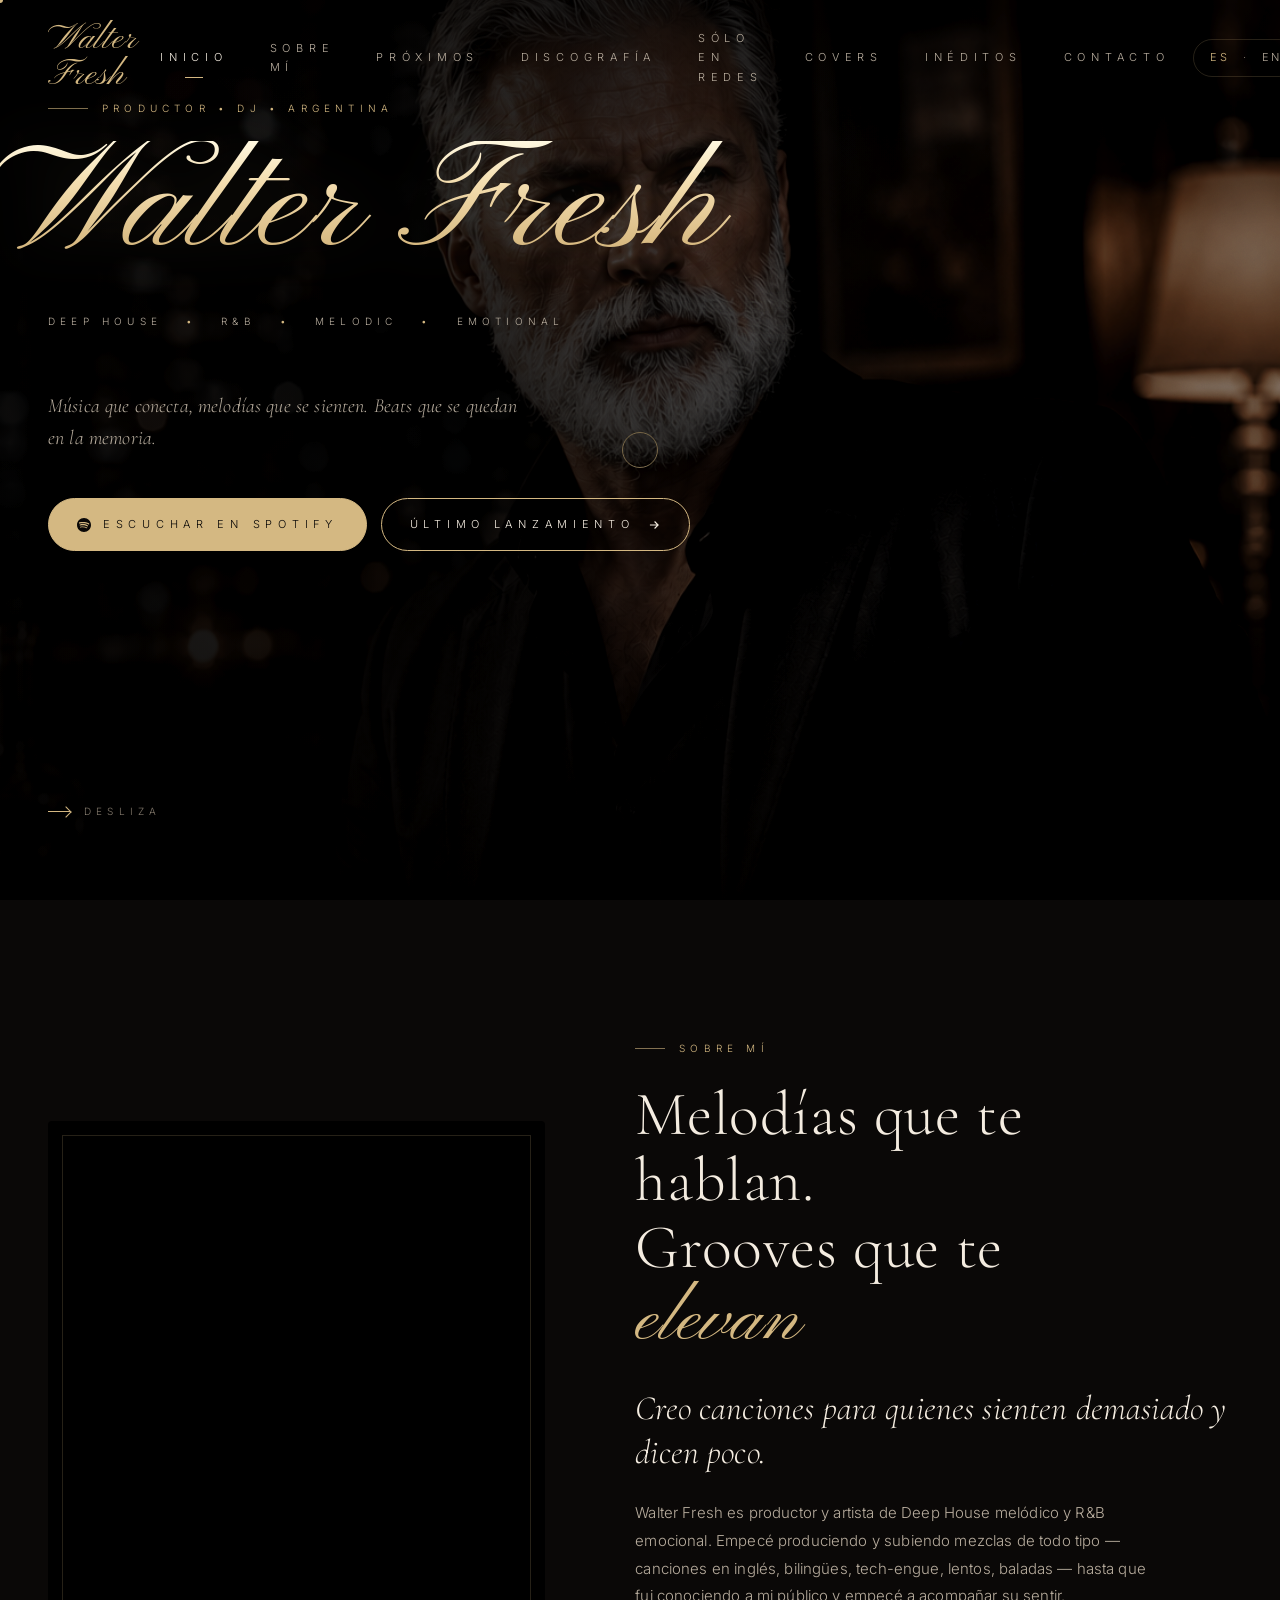
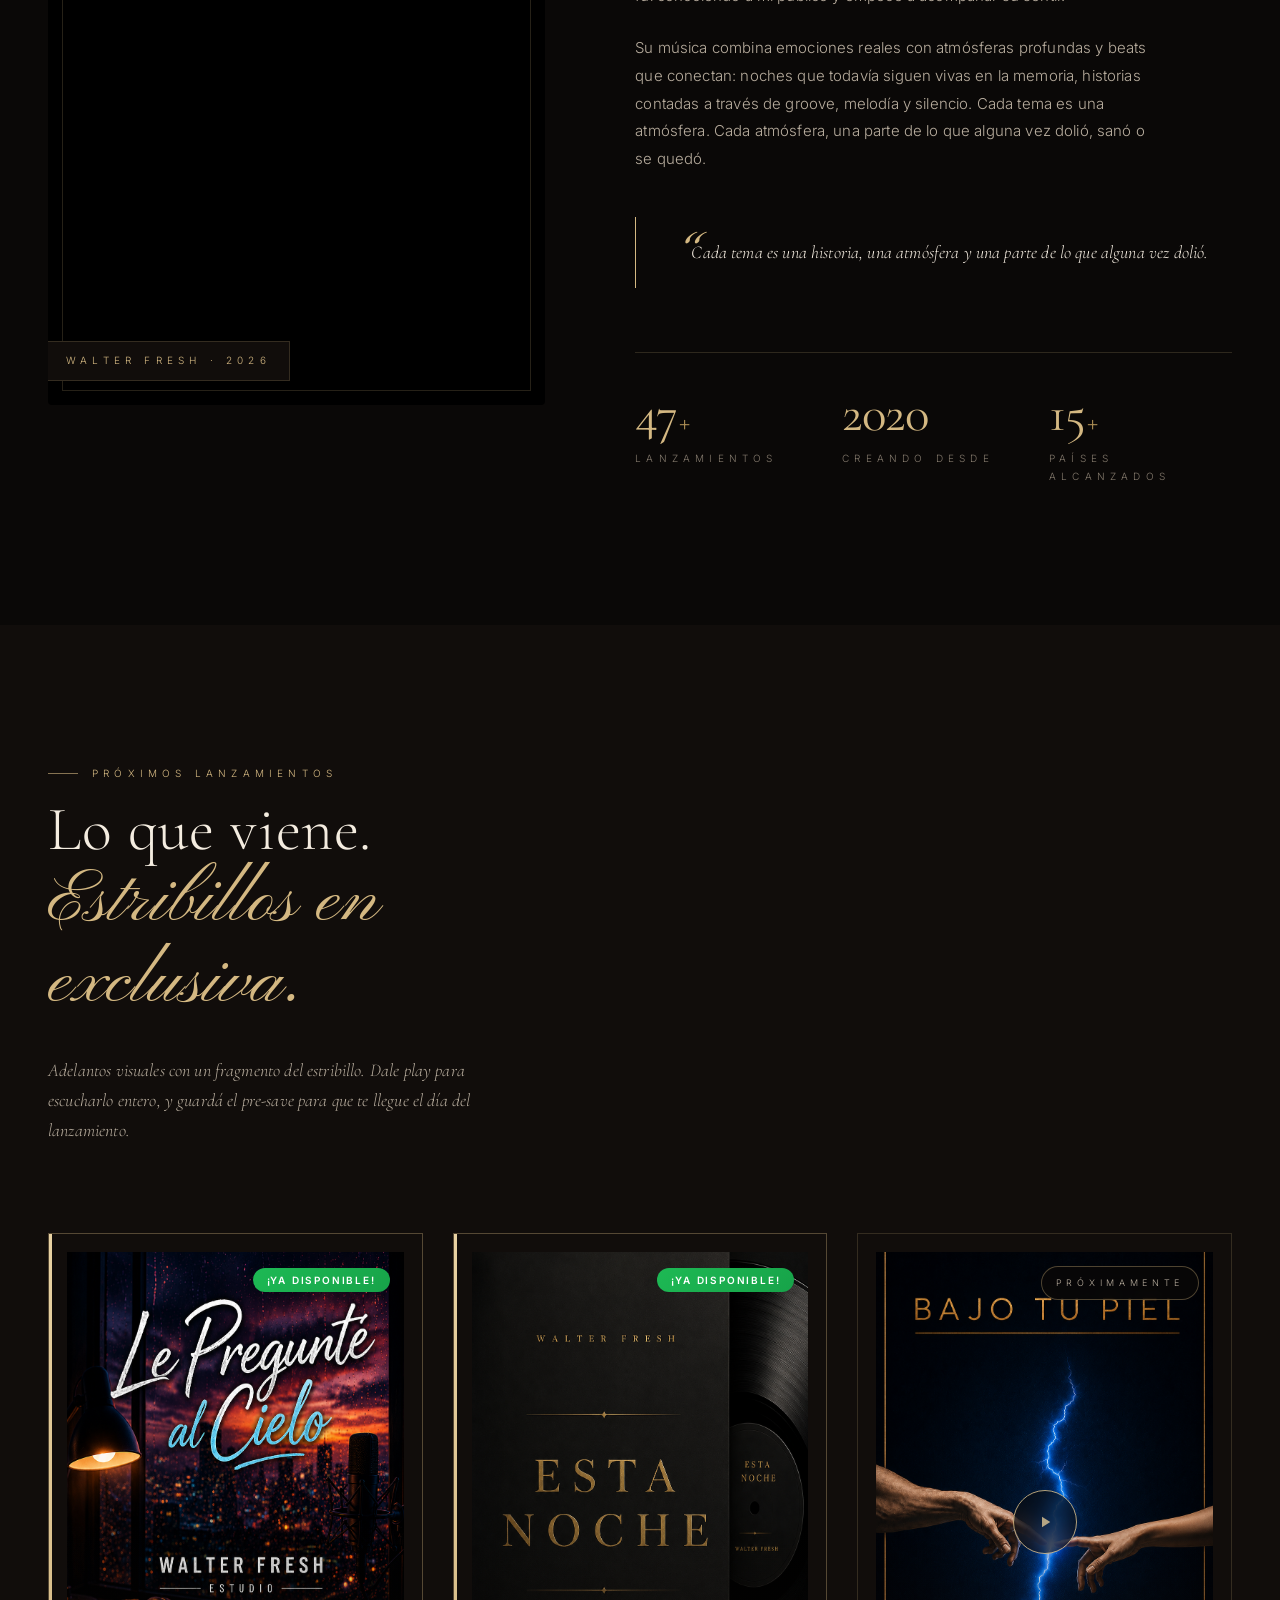
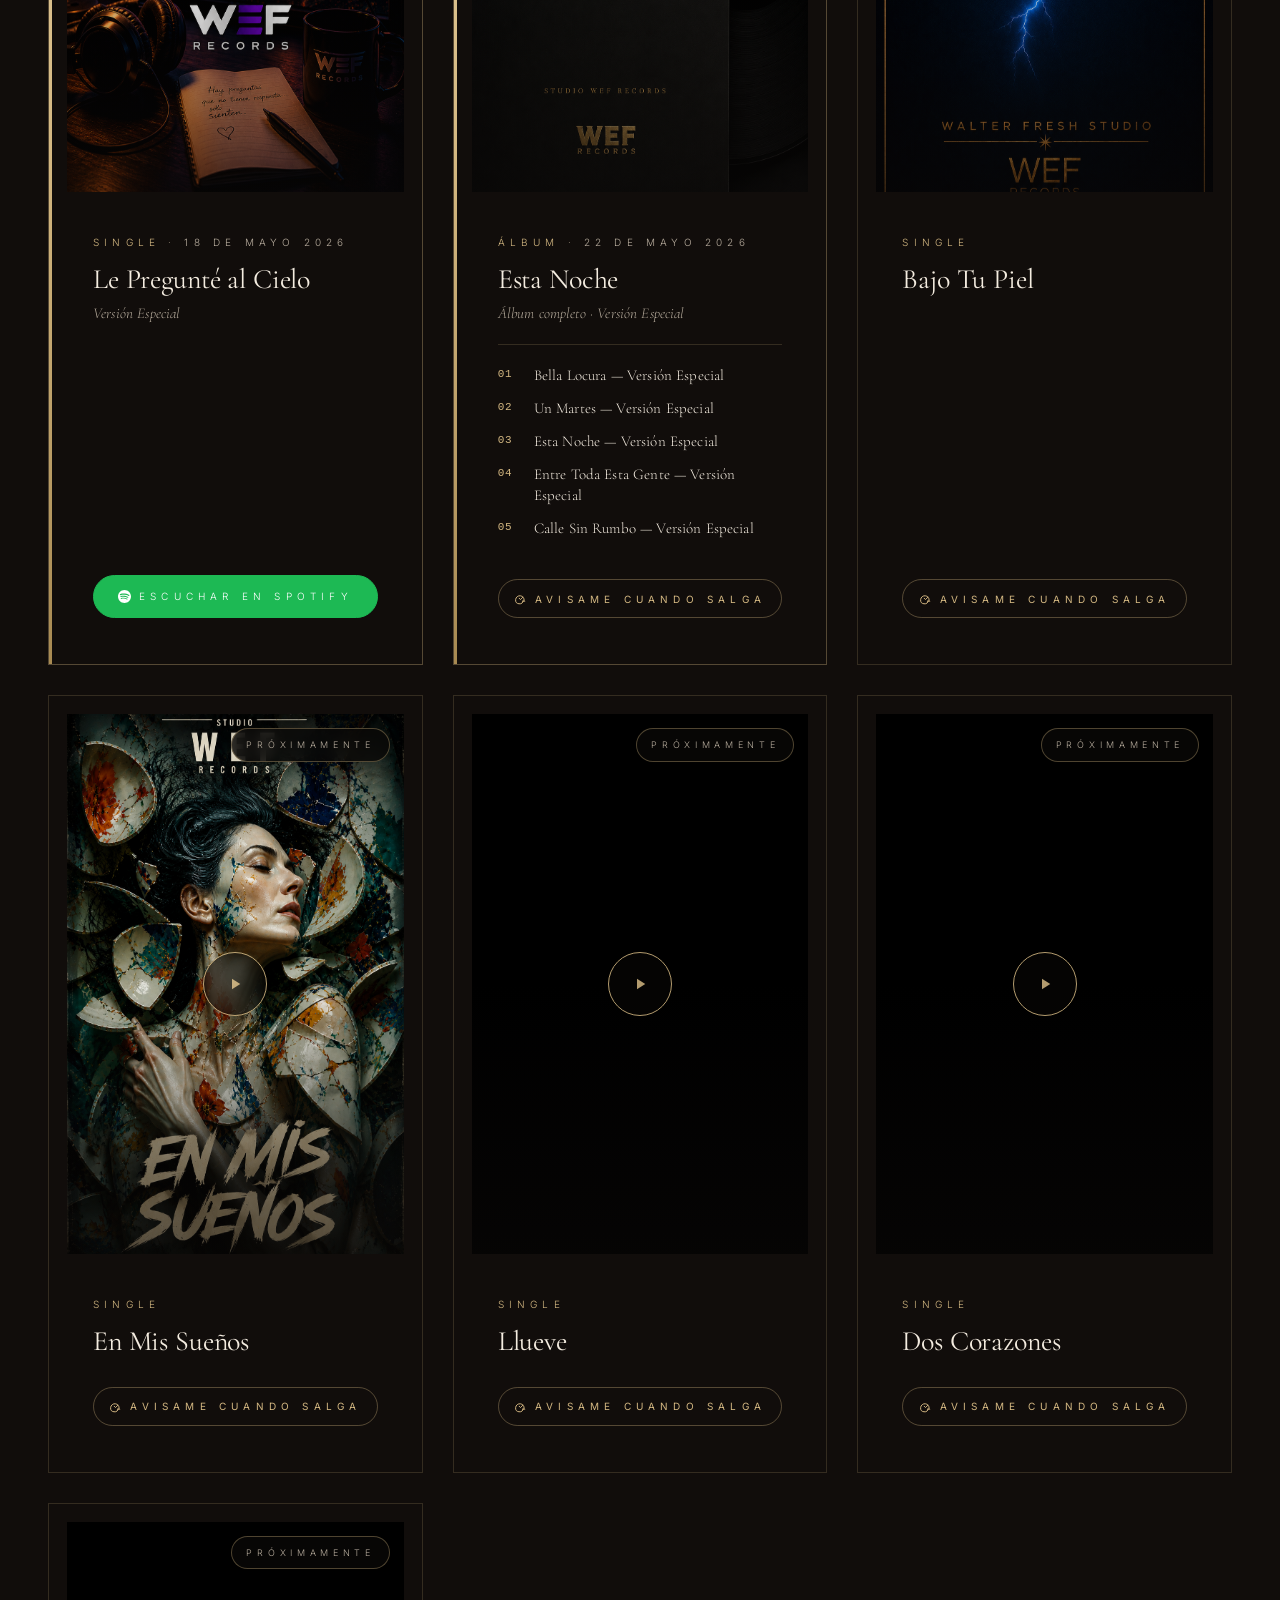
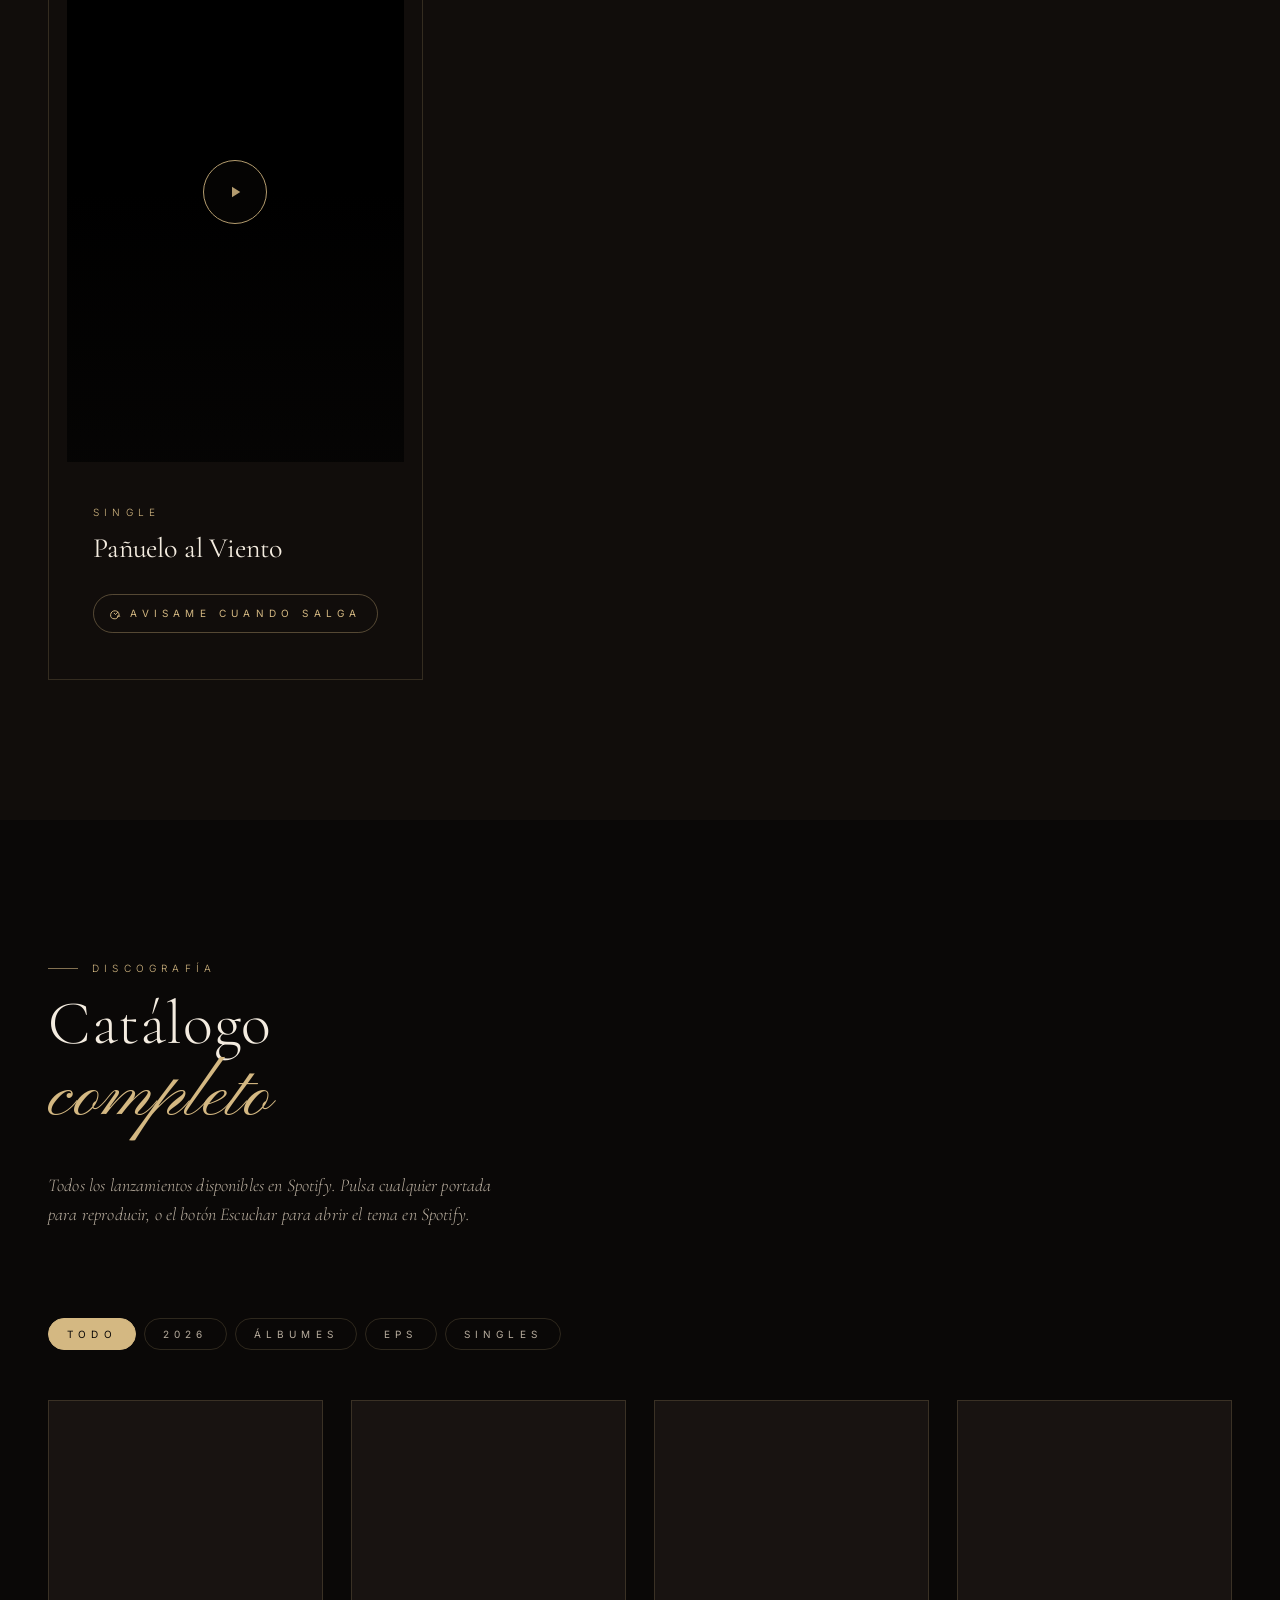
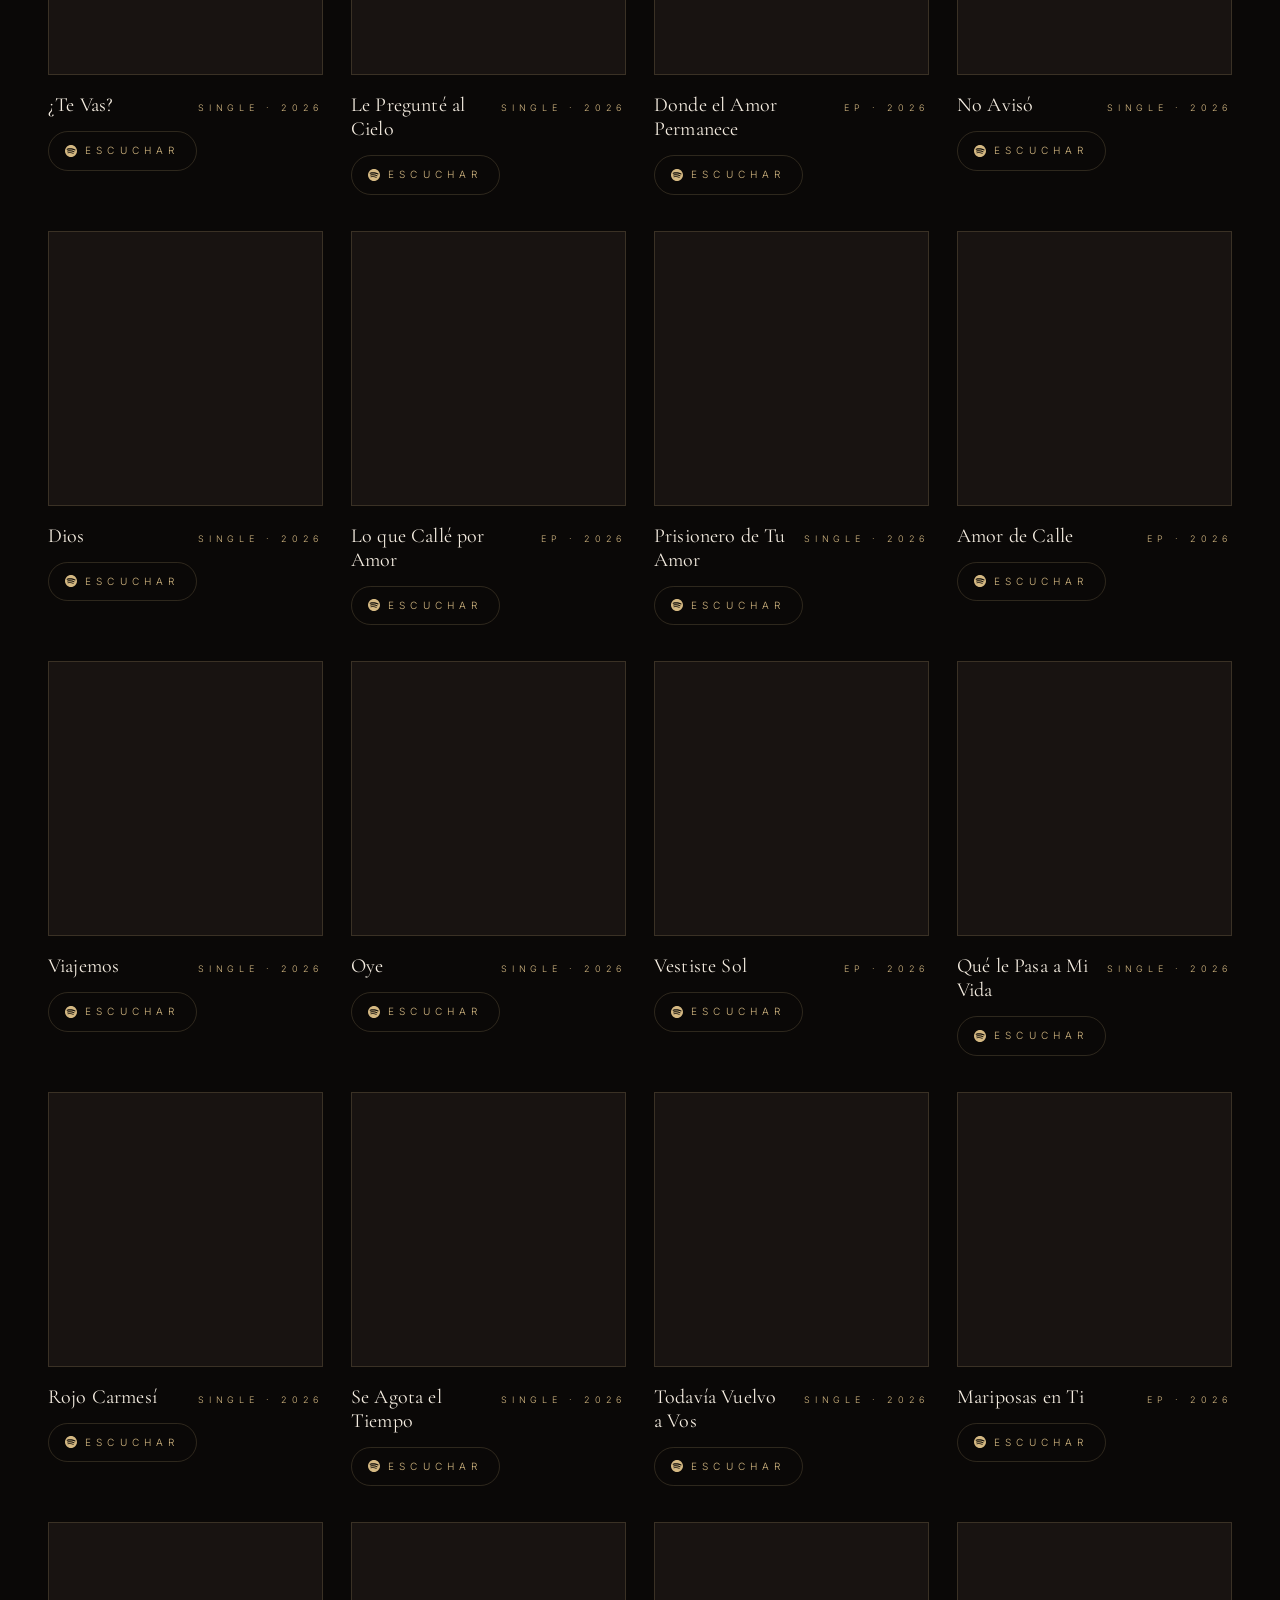
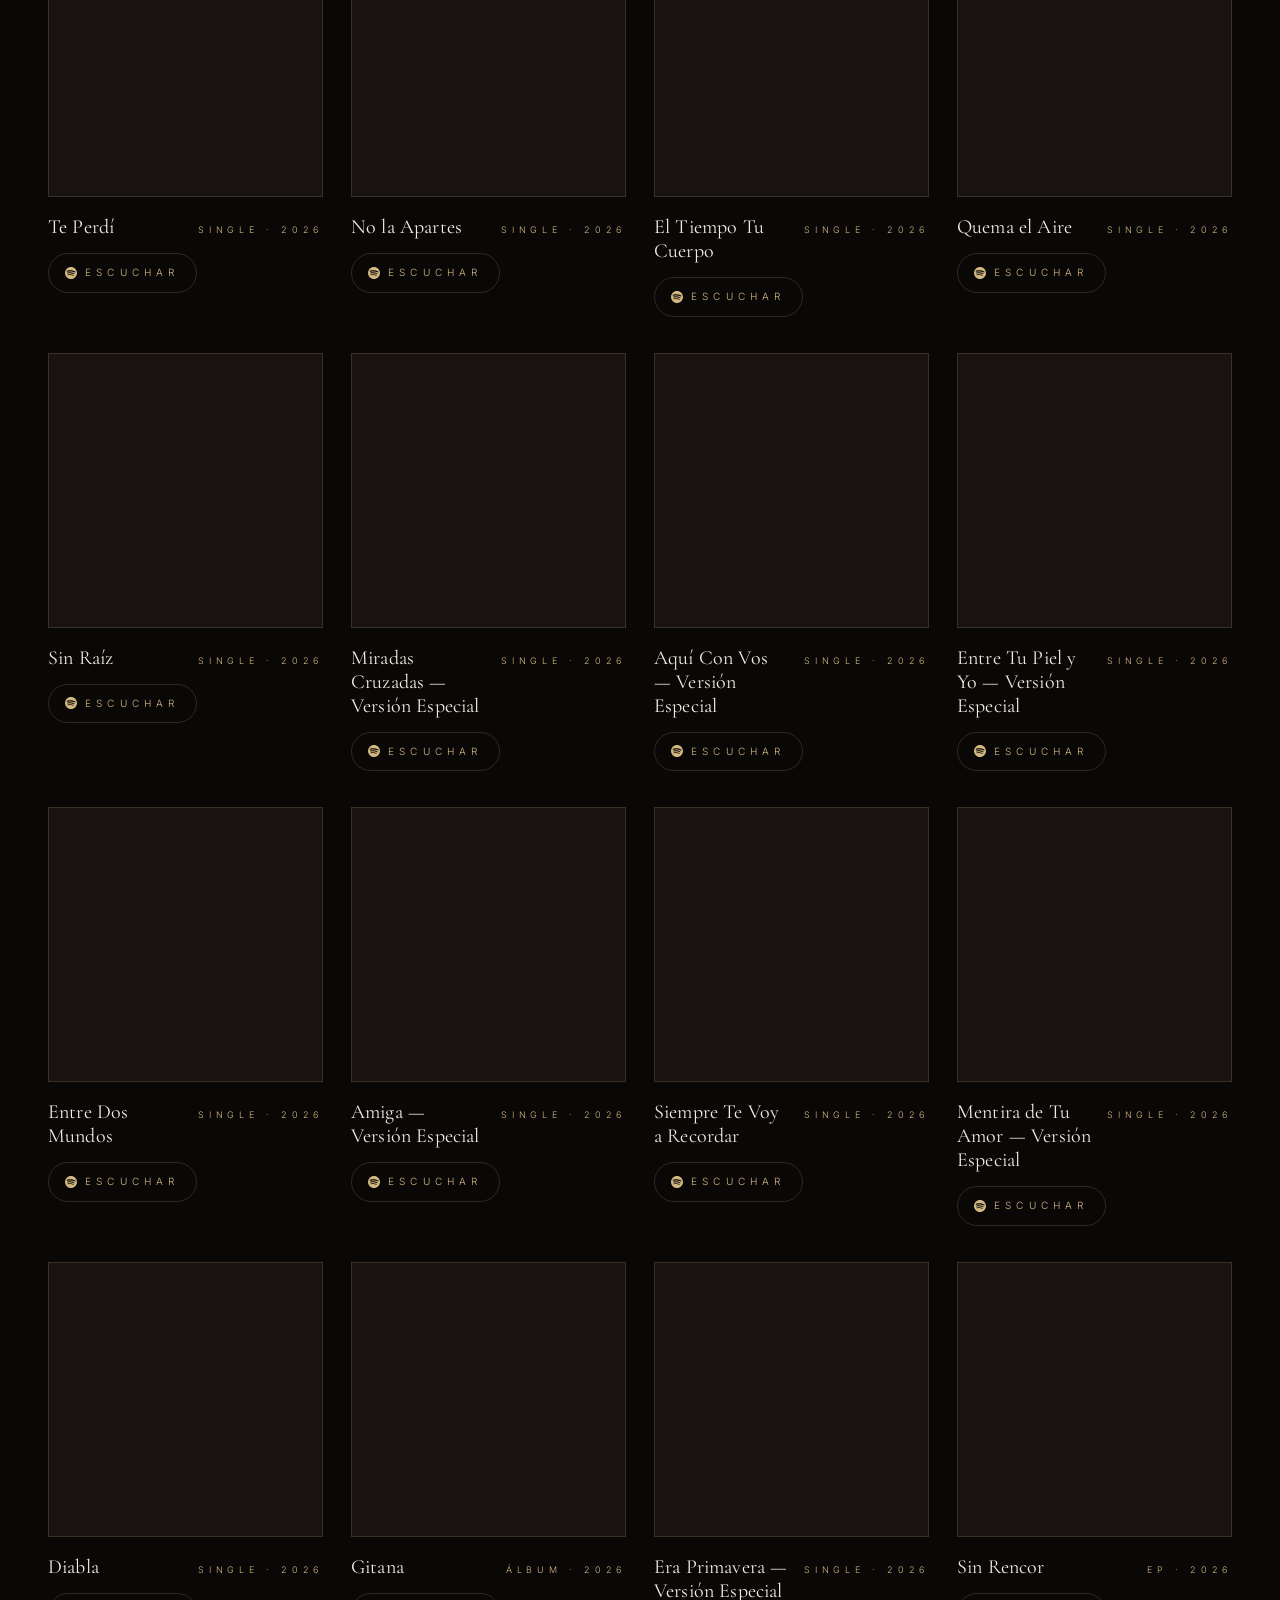
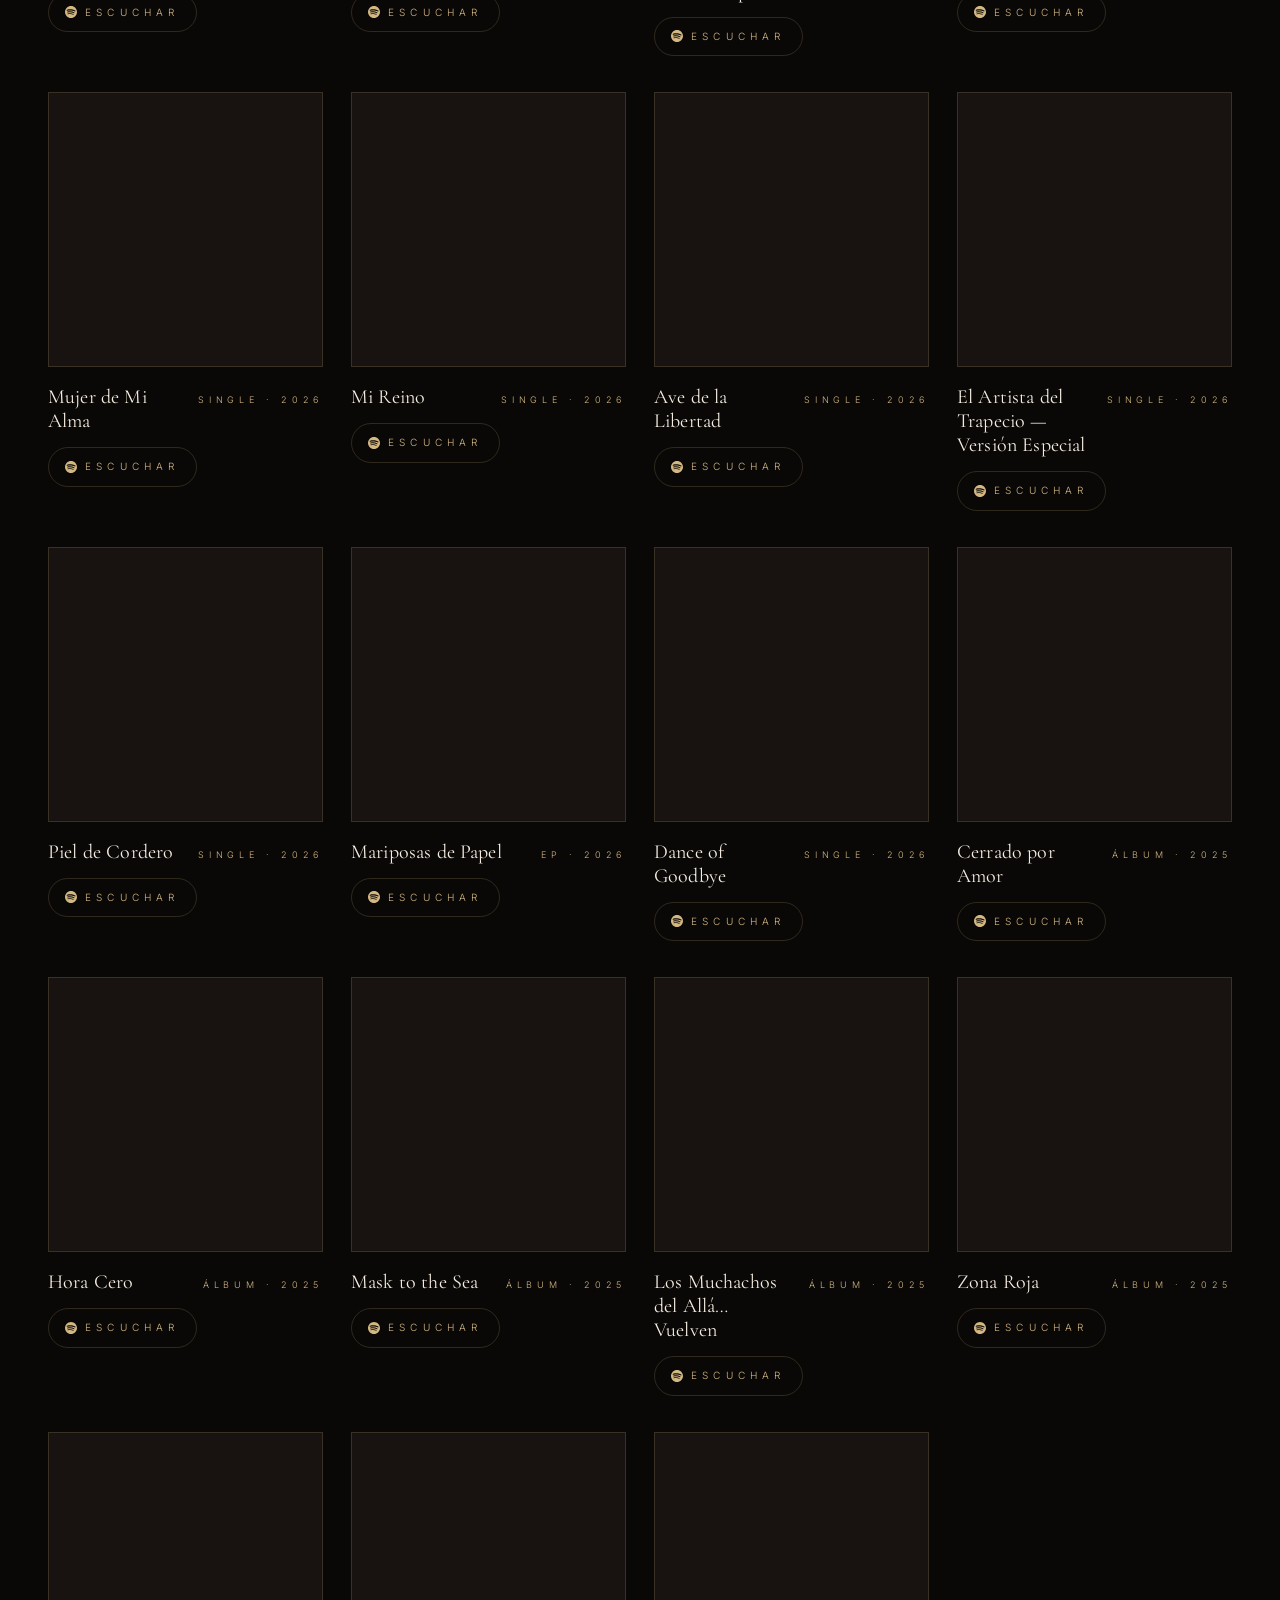
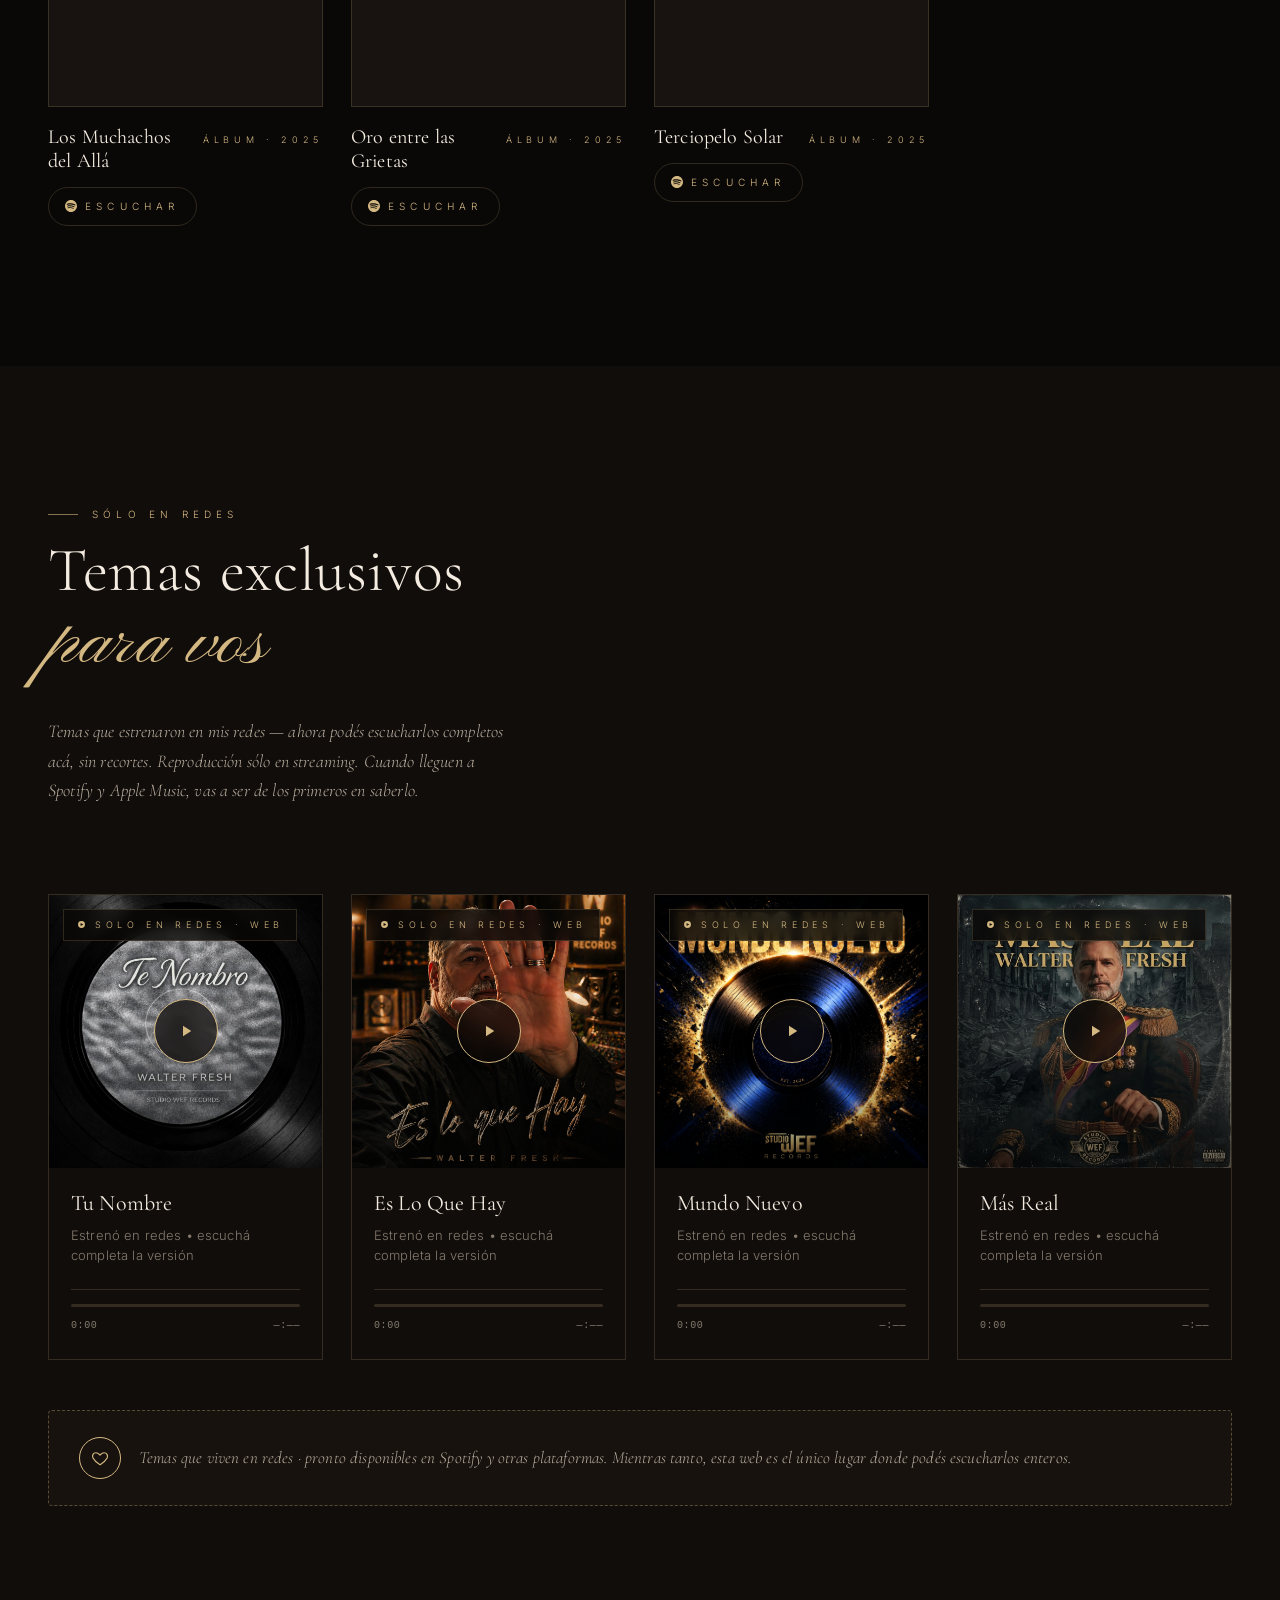
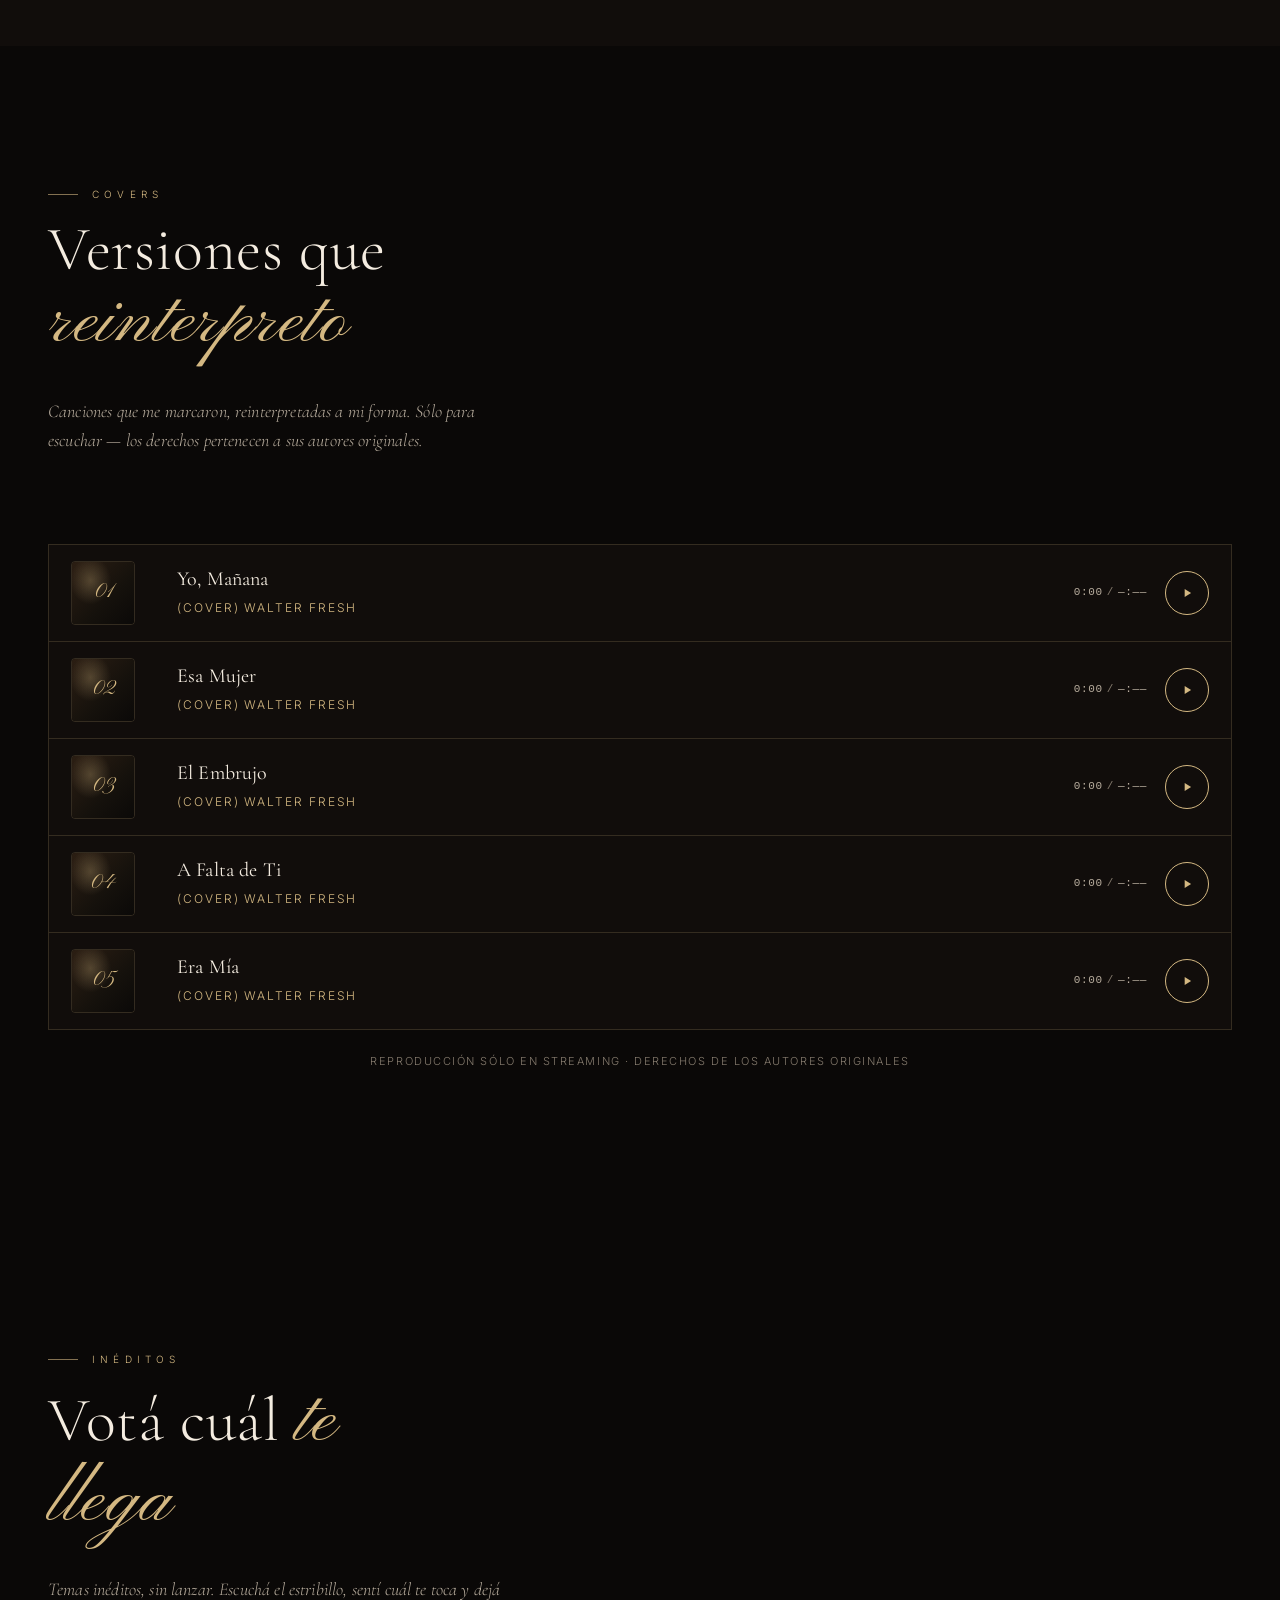
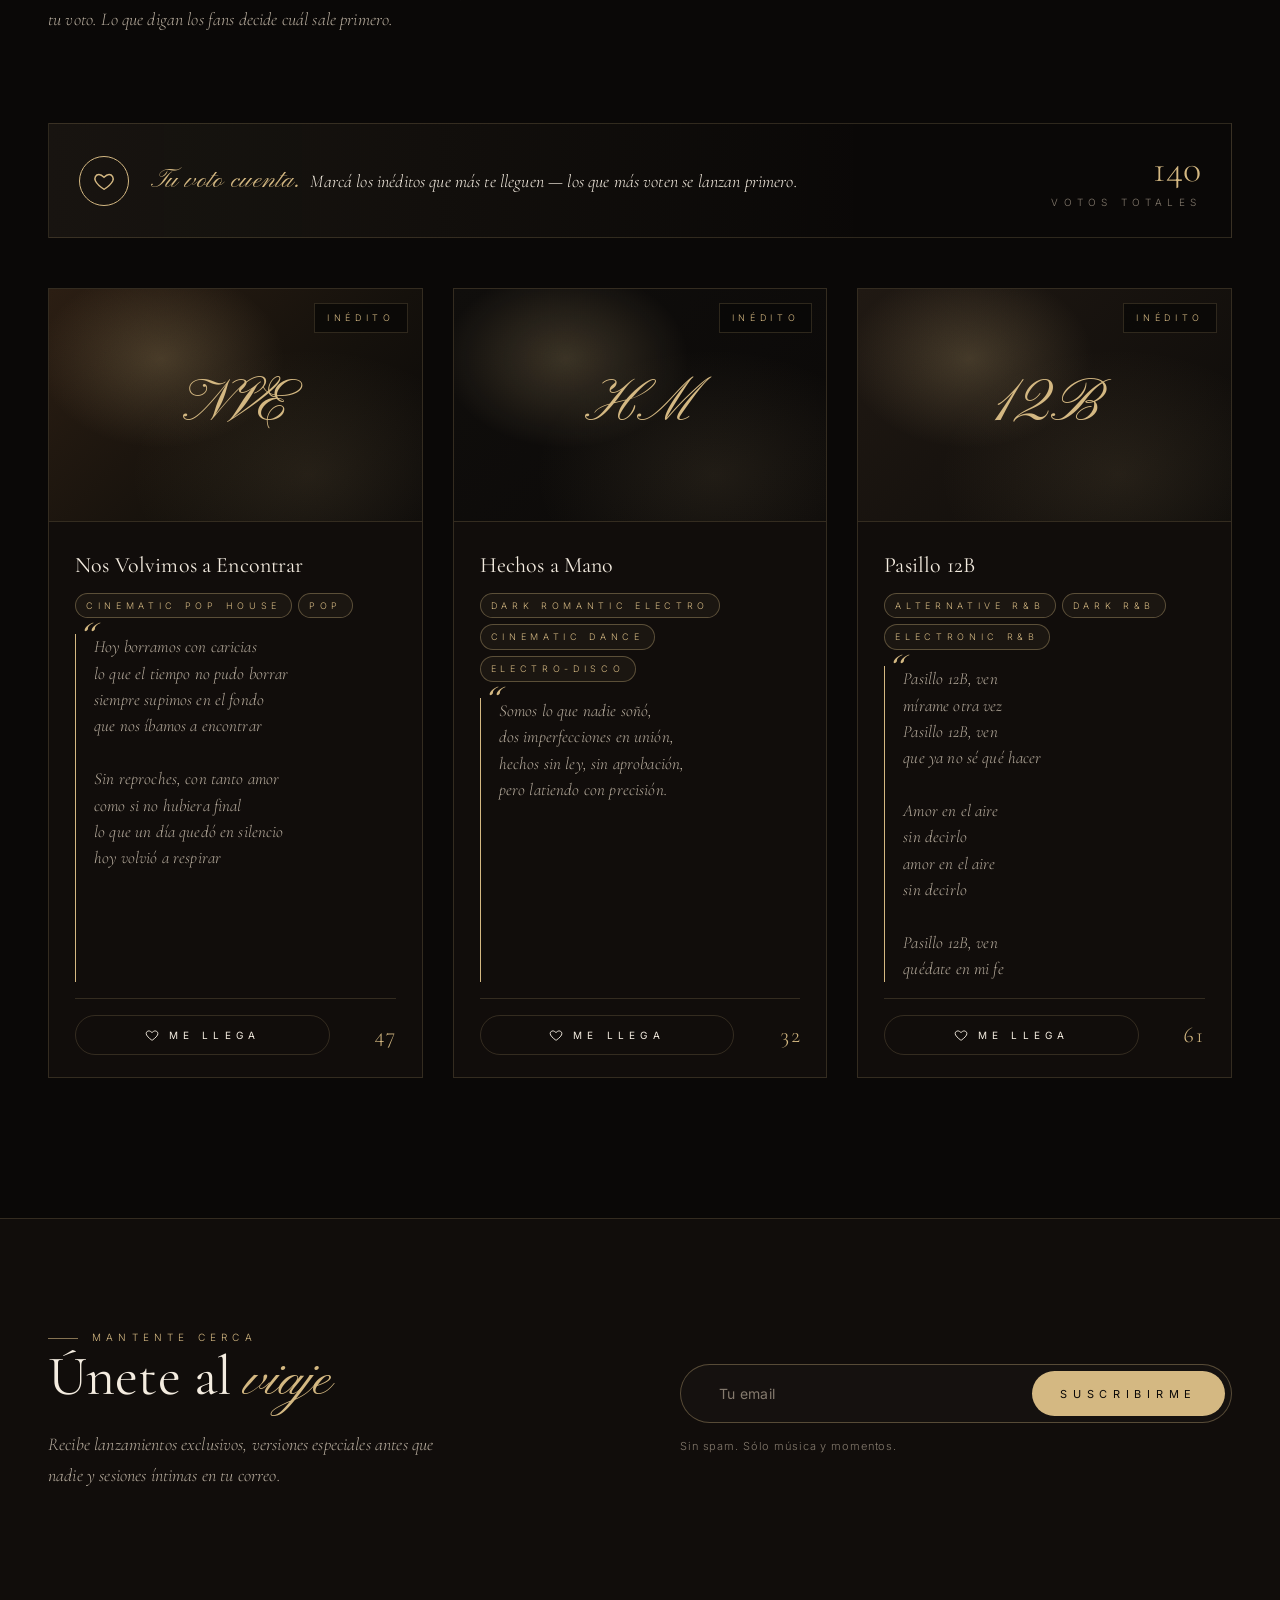
==== commit c59a0431: "Update index.html" ====
--- a/index.html
+++ b/index.html
@@ -125,15 +125,14 @@
       <div class="about-grid">
         <div class="about-portrait reveal">
           <div class="about-video-wrap">
-            <video
-              src="walter-intro.mp4"
-              poster="walter-fresh-hero.png"
-              playsinline
-              controls
-              controlslist="nodownload nofullscreen noplaybackrate"
-              oncontextmenu="return false"
-              preload="metadata">
-            </video>
+            <iframe
+              src="https://www.youtube.com/embed/X_ffIbzmjbE?rel=0&modestbranding=1&playsinline=1"
+              title="Walter Fresh — Bienvenida"
+              frameborder="0"
+              allow="accelerometer; autoplay; clipboard-write; encrypted-media; gyroscope; picture-in-picture"
+              allowfullscreen
+              loading="lazy">
+            </iframe>
           </div>
           <div class="about-portrait-tag">Walter Fresh · 2026</div>
         </div>
--- a/styles.css
+++ b/styles.css
@@ -394,6 +394,14 @@
   aspect-ratio: 9 / 16;
   overflow: hidden;
   border-radius: 4px;
+  background: #000;
+}
+.about-video-wrap video {
+  position: absolute;
+  top: 0; left: 0;
+  width: 100%; height: 100%;
+  object-fit: cover;
+  border-radius: 4px;
 }
 .about-video-wrap iframe {
   position: absolute;
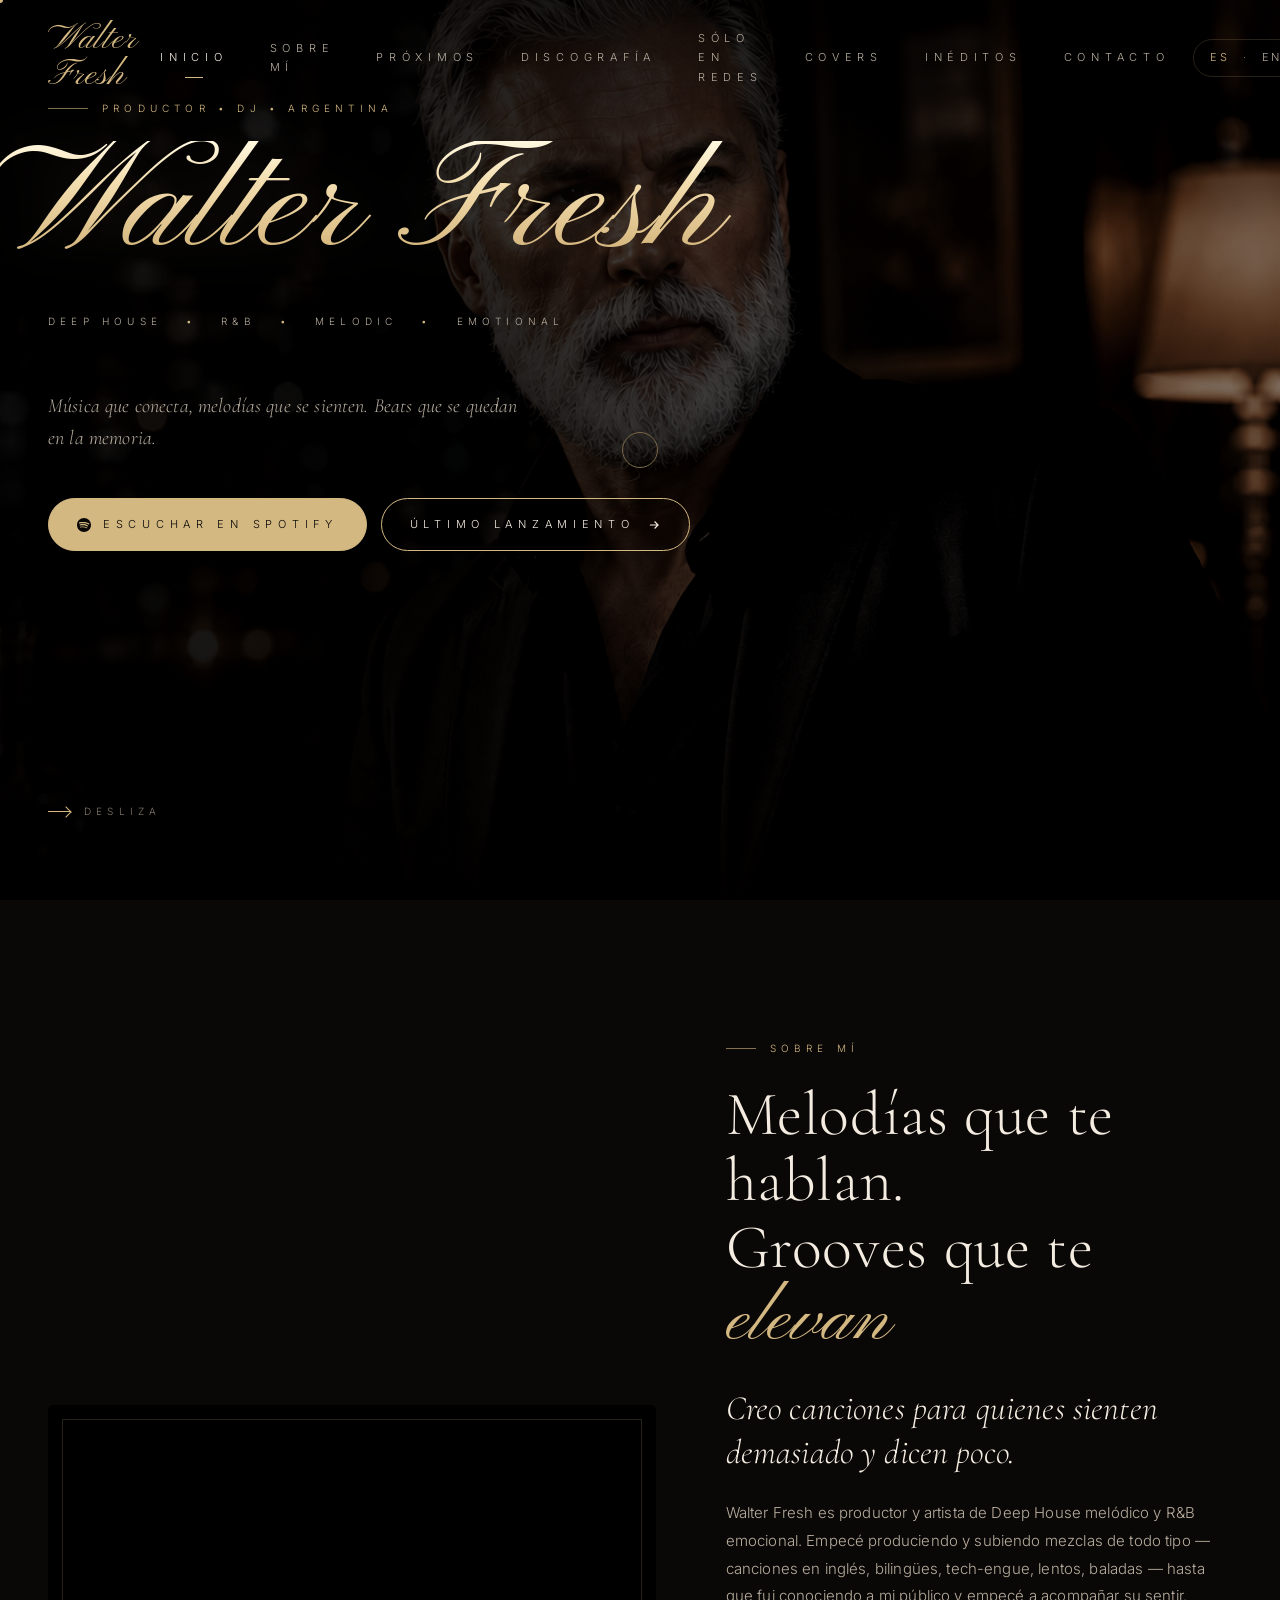
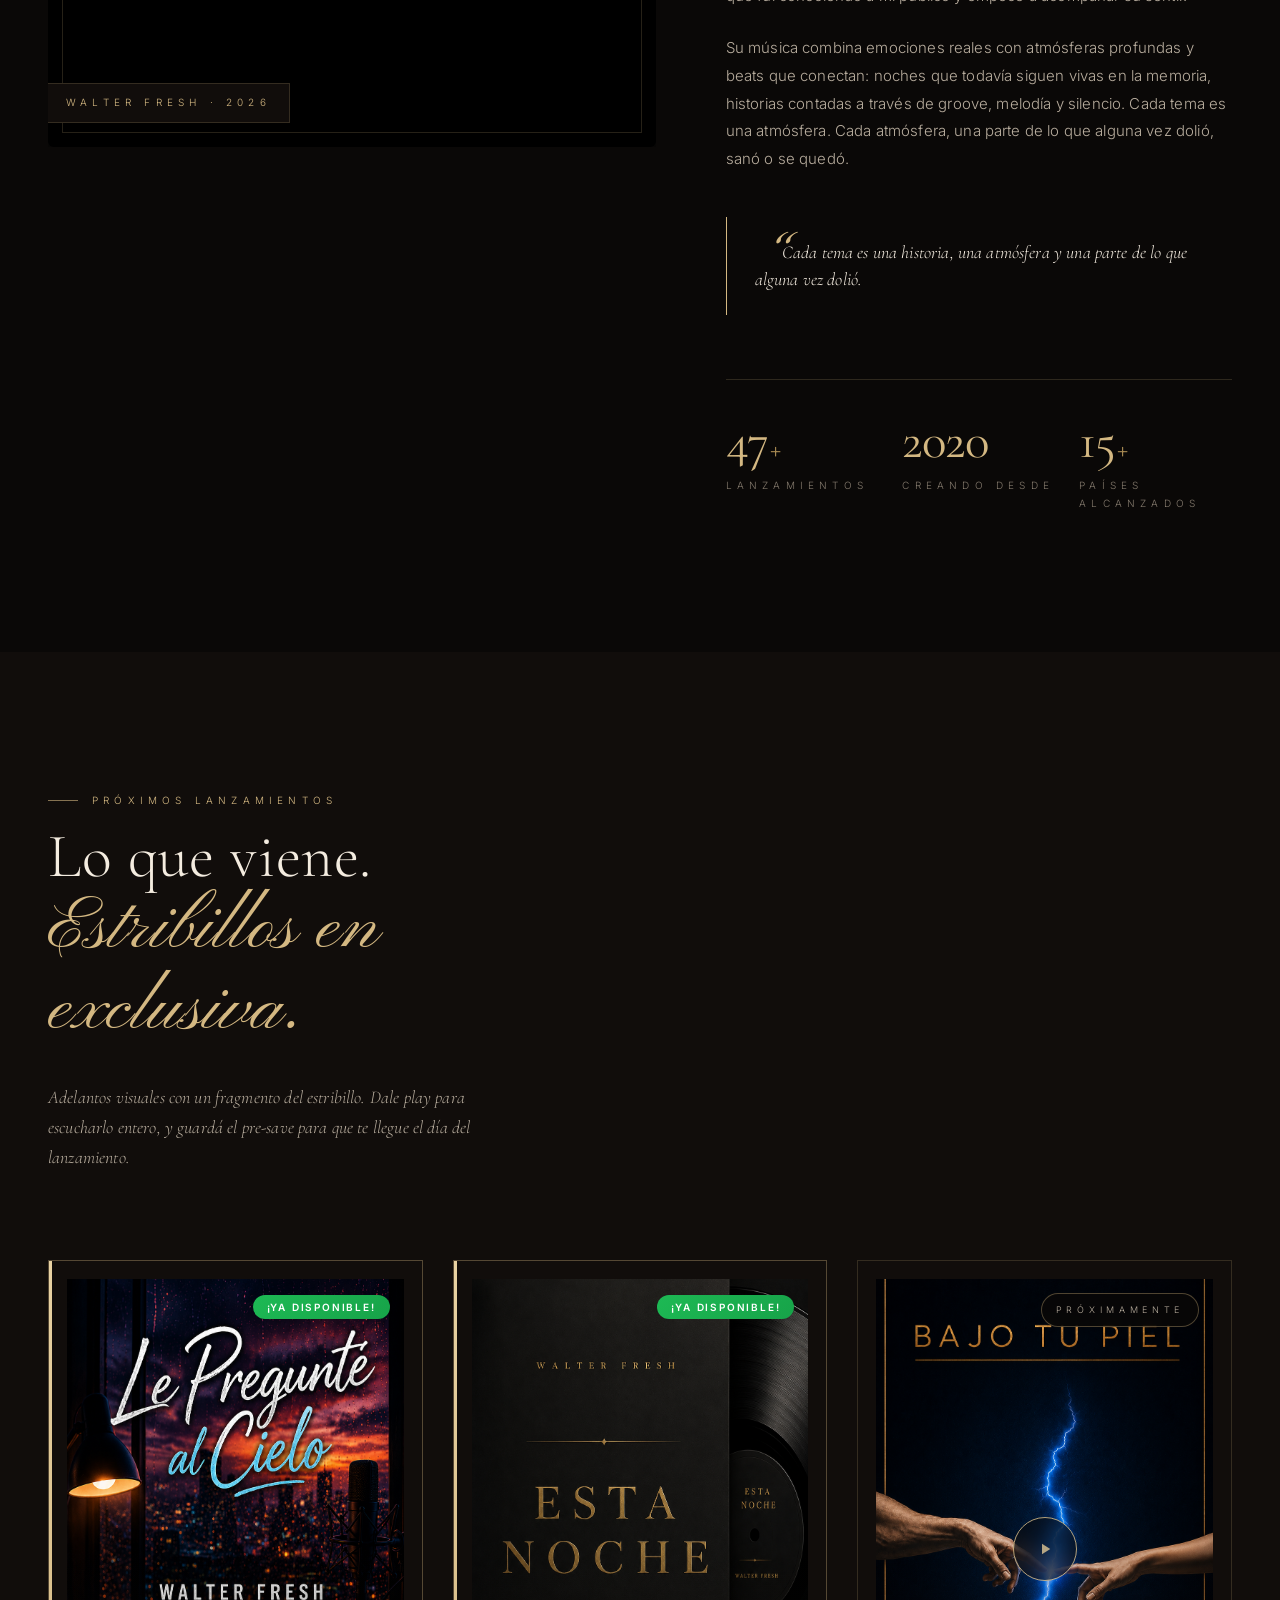
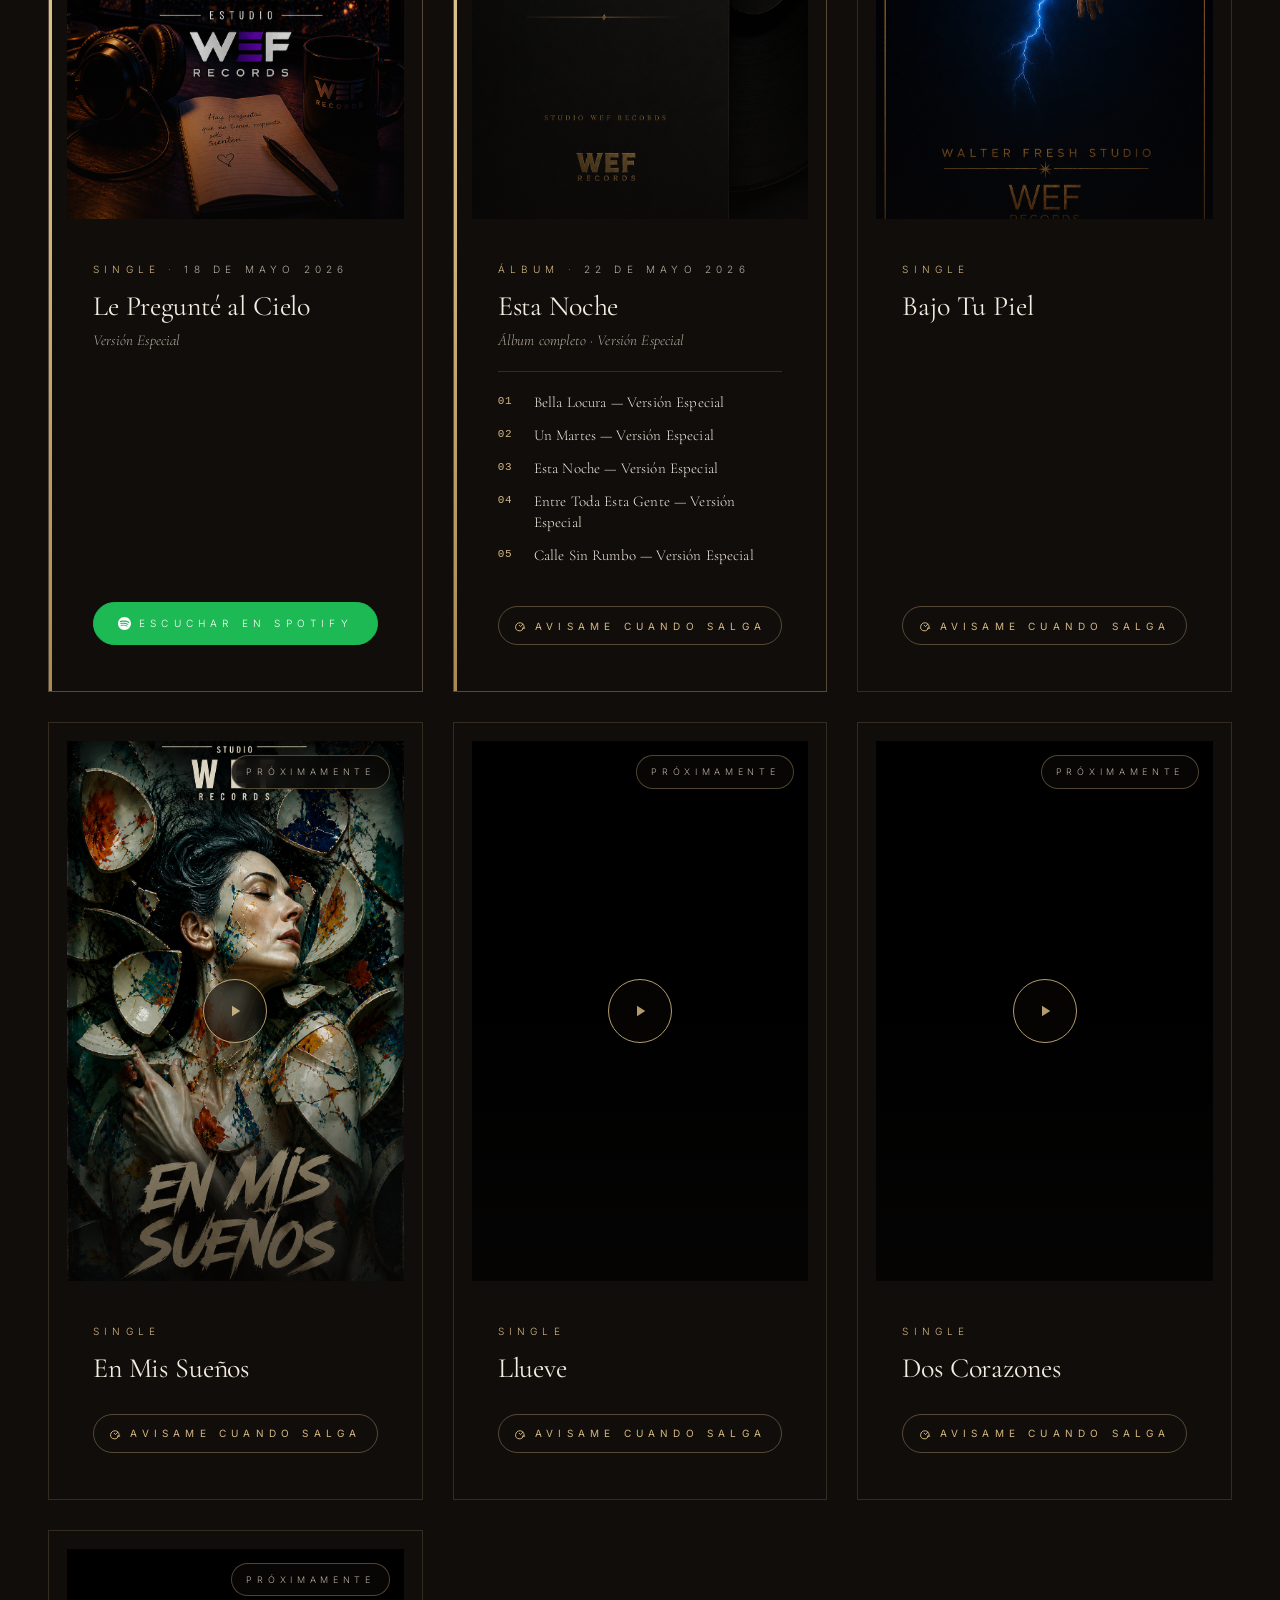
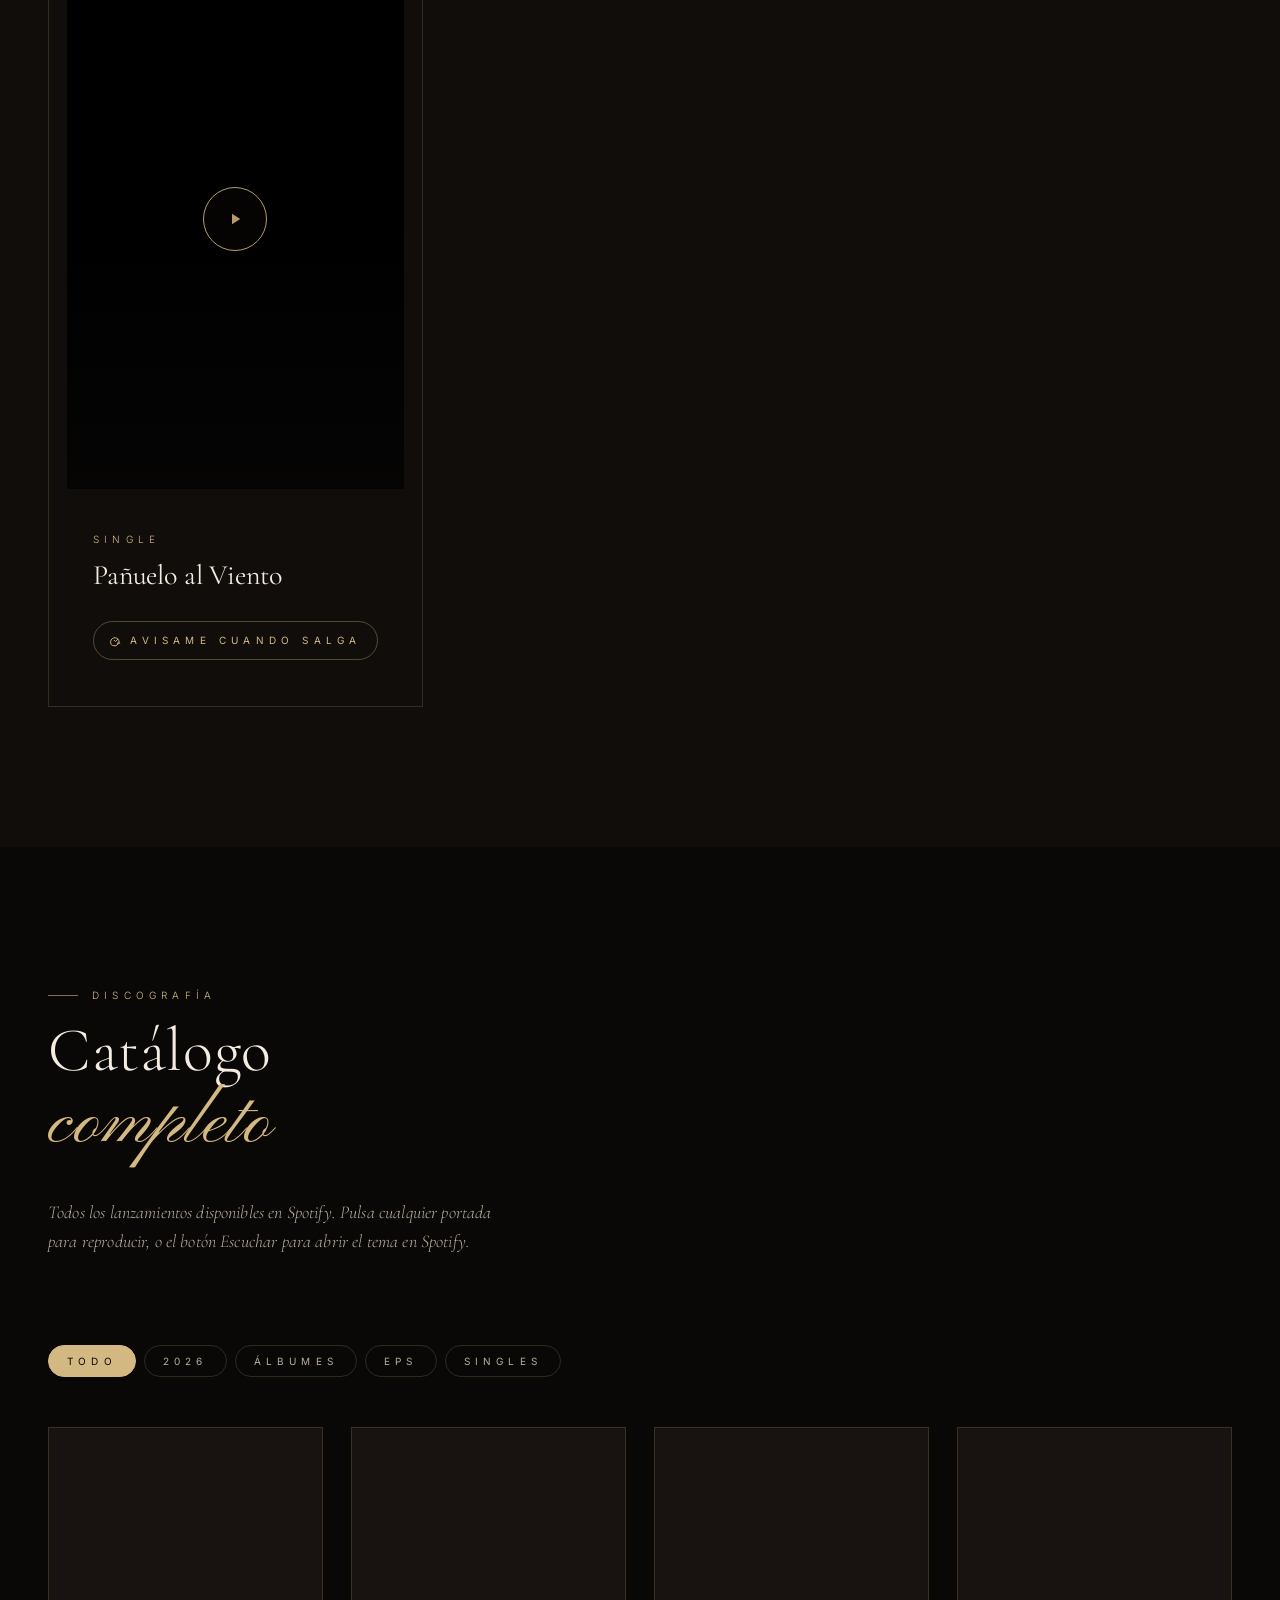
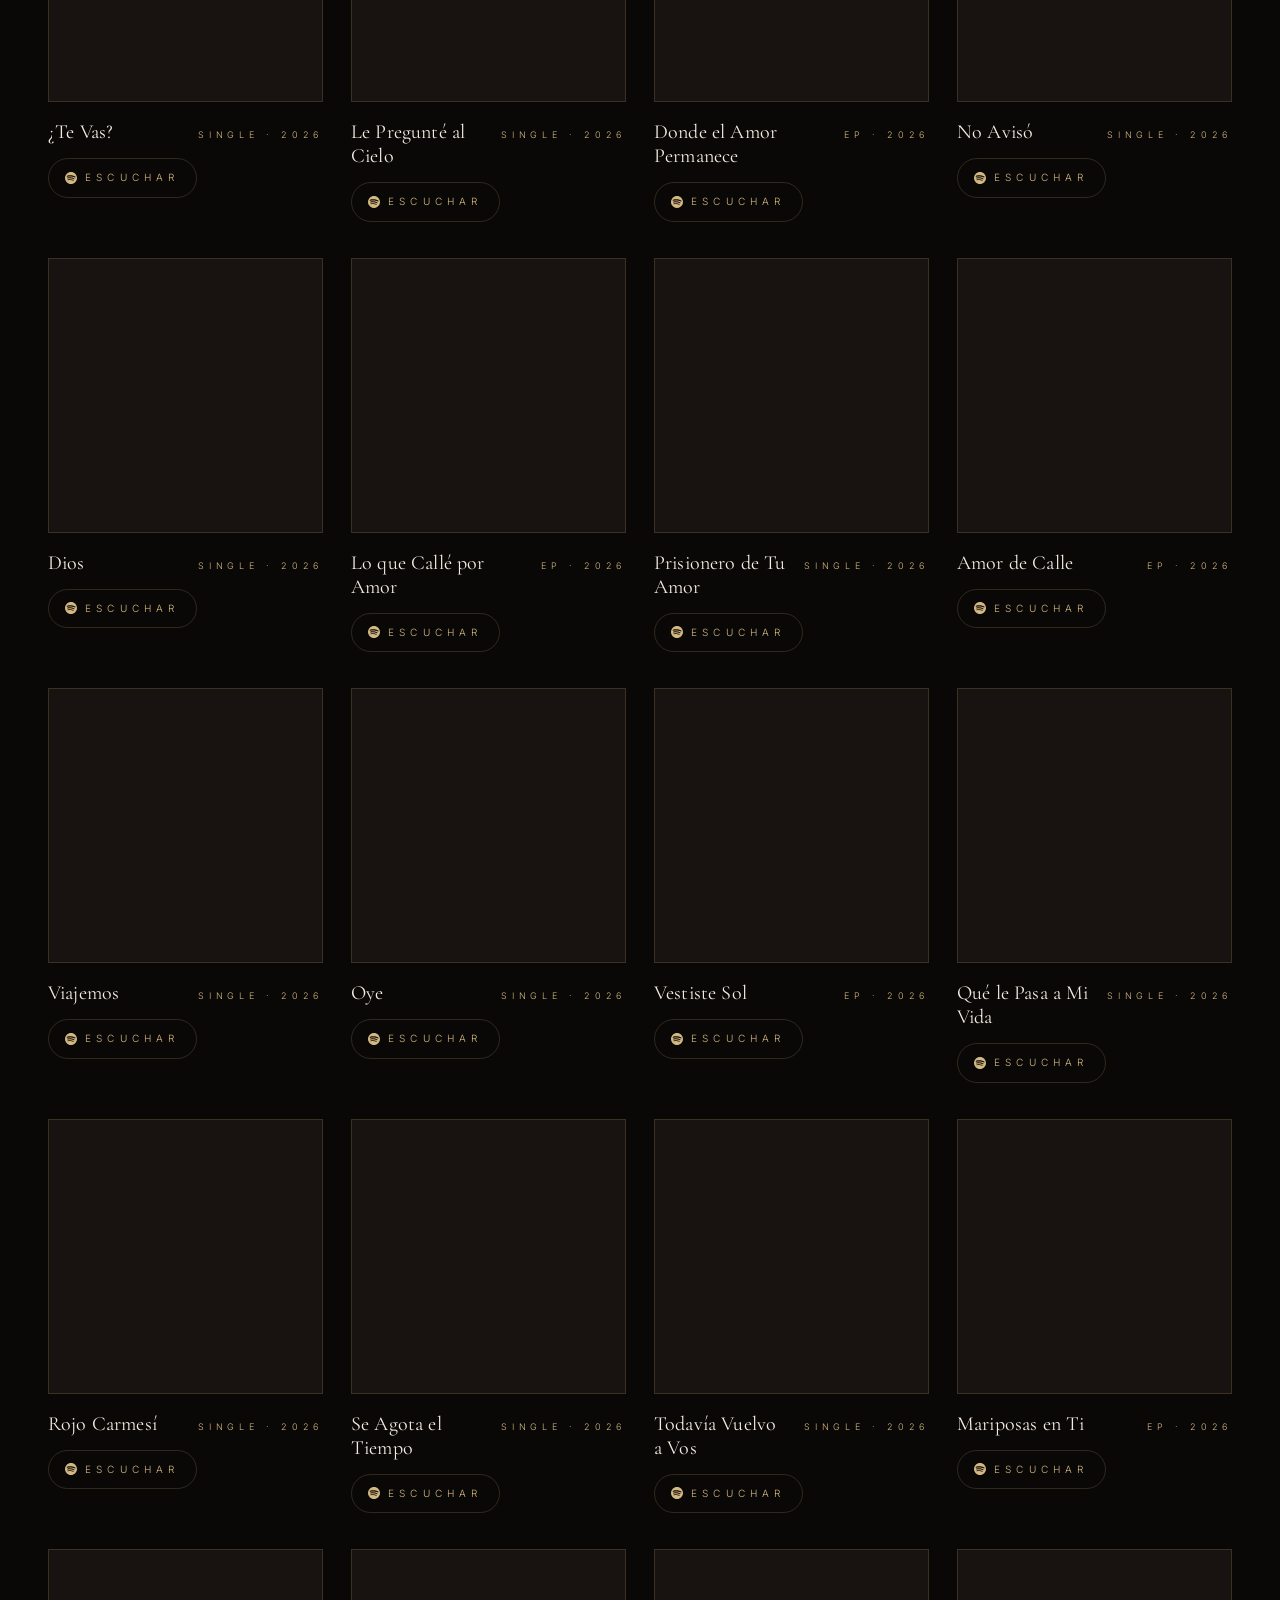
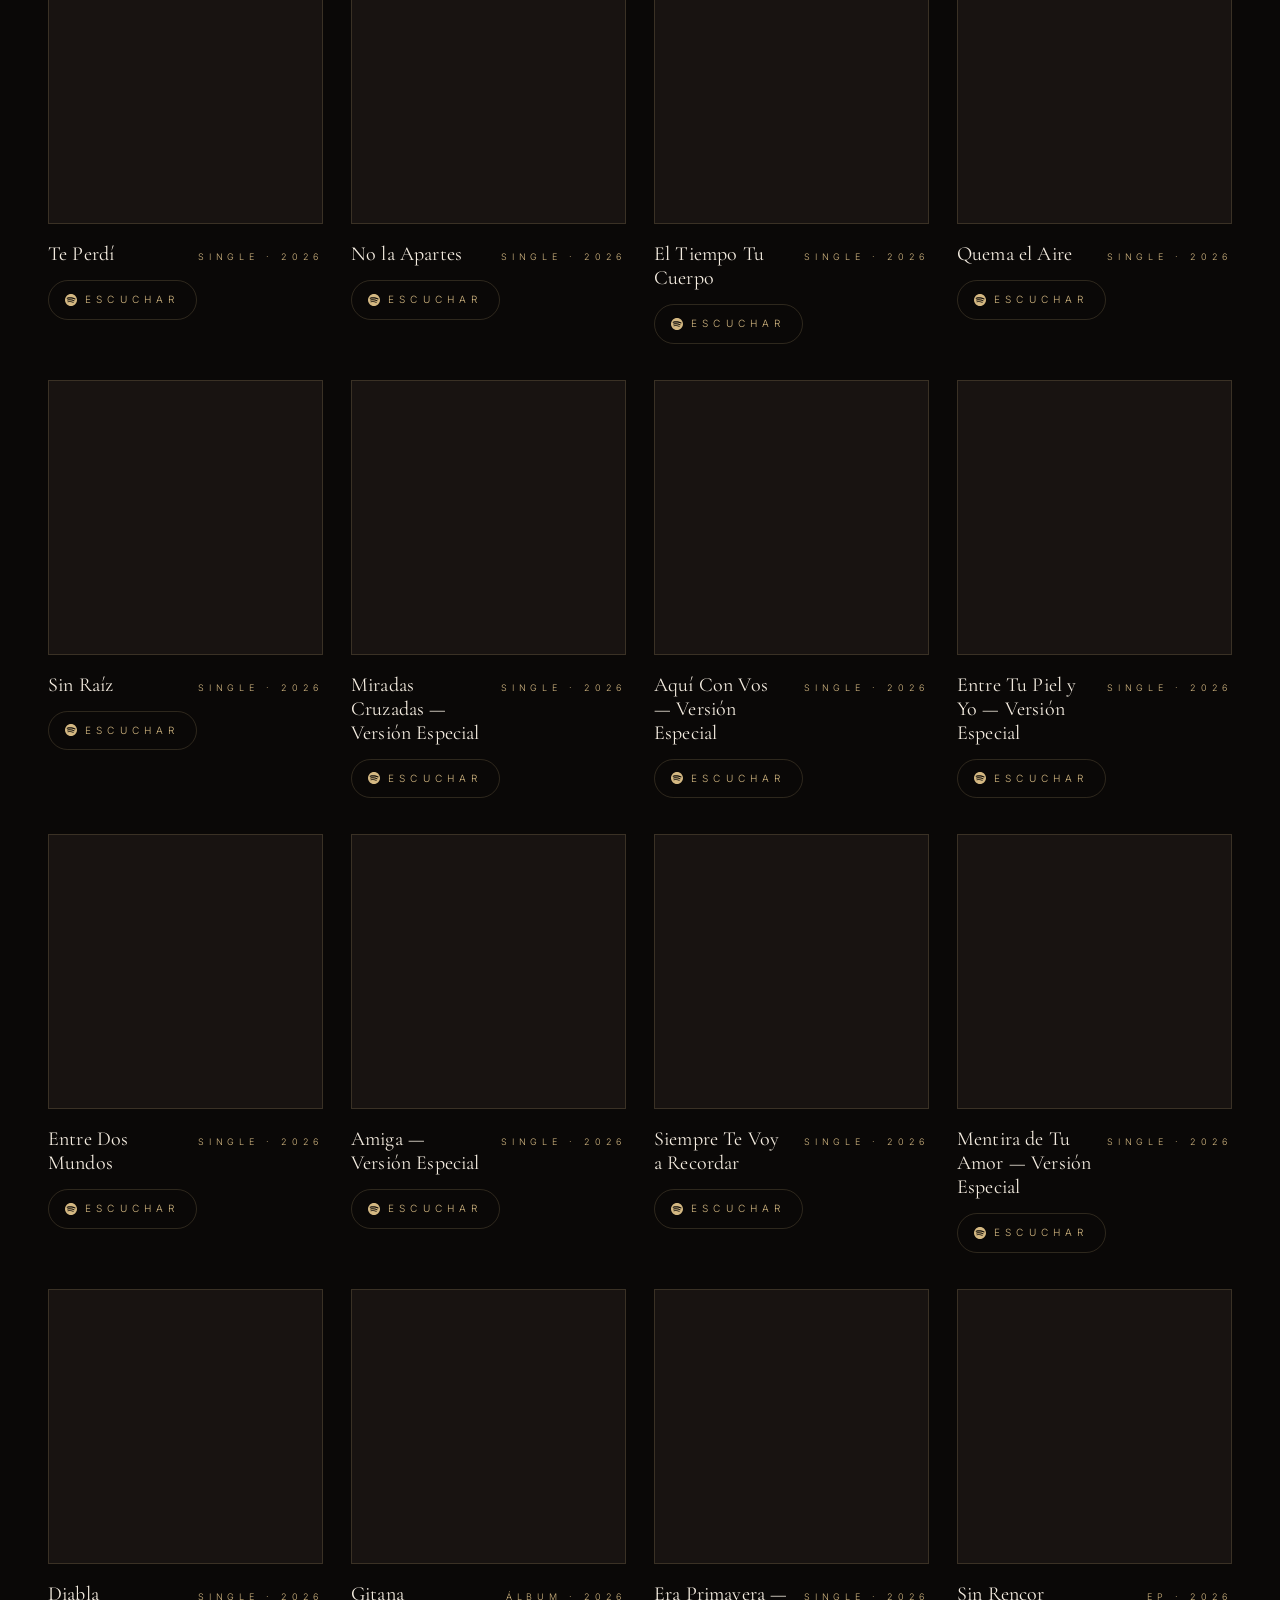
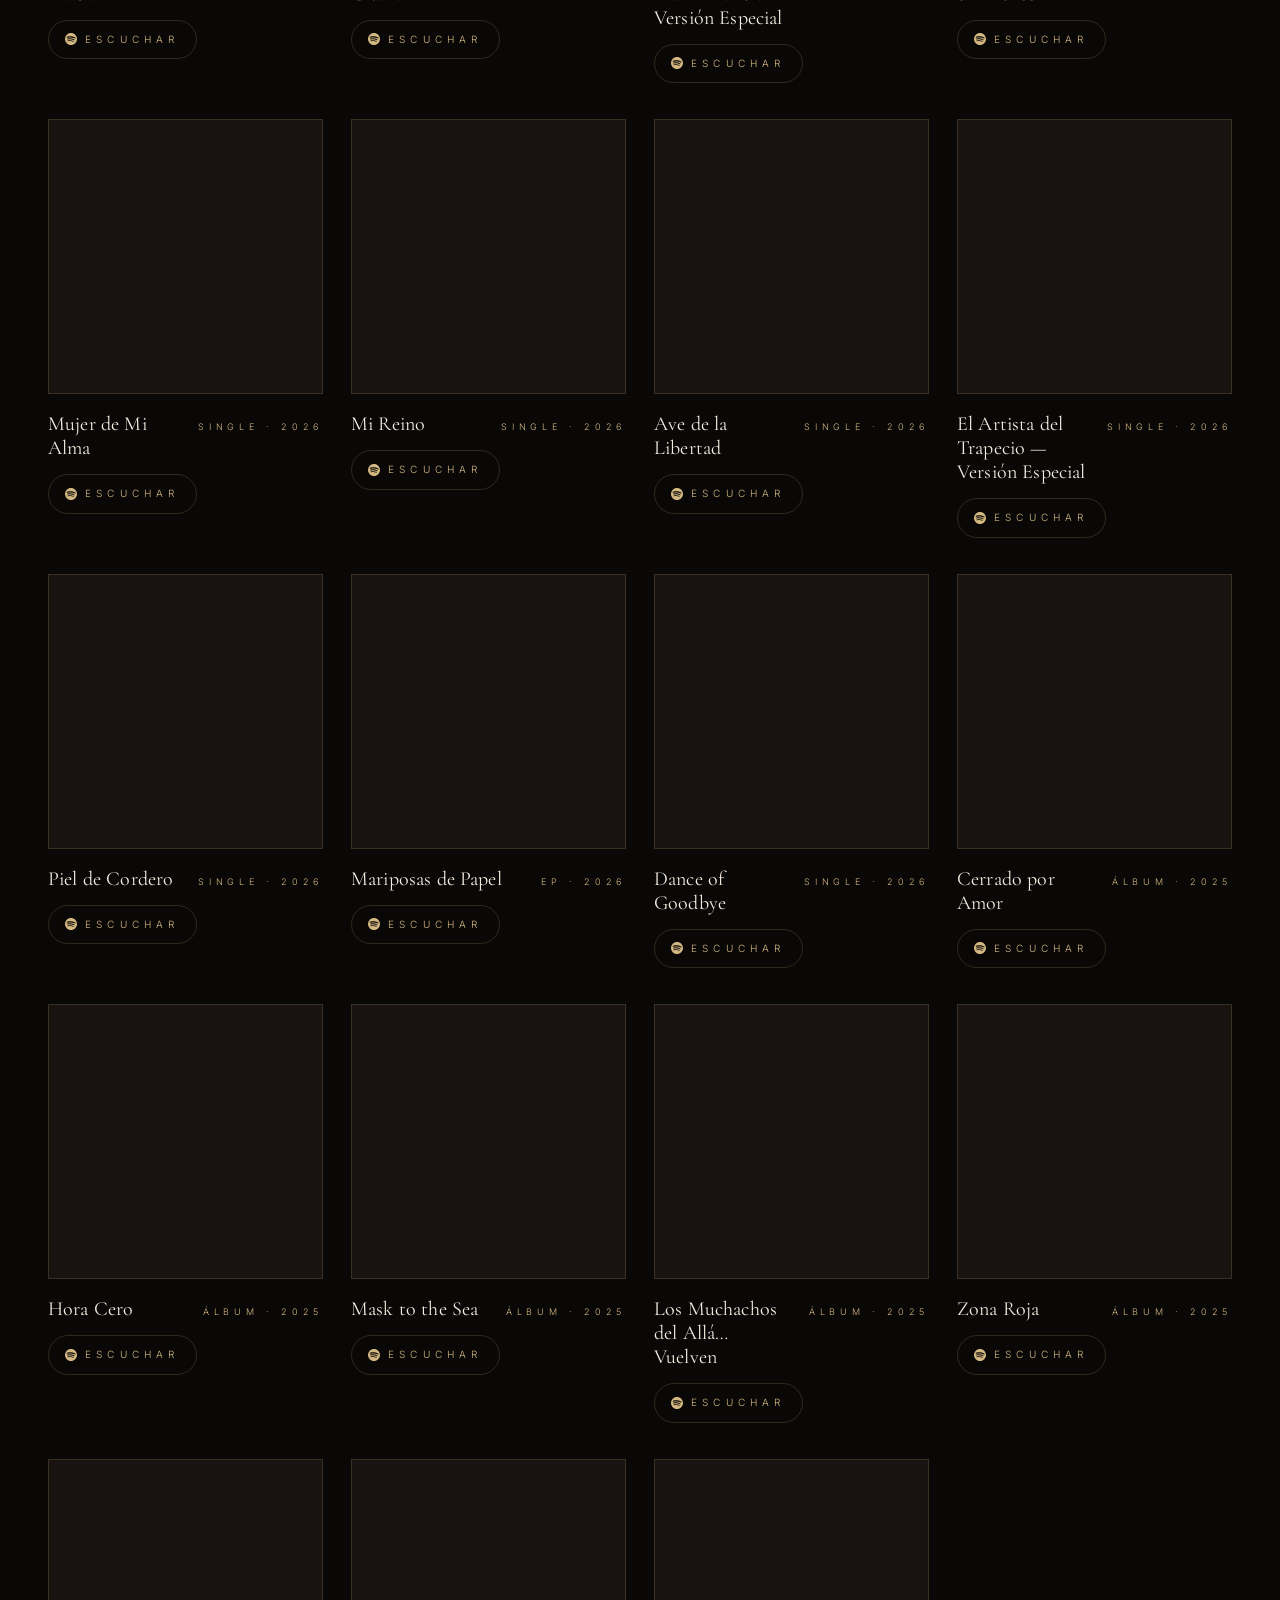
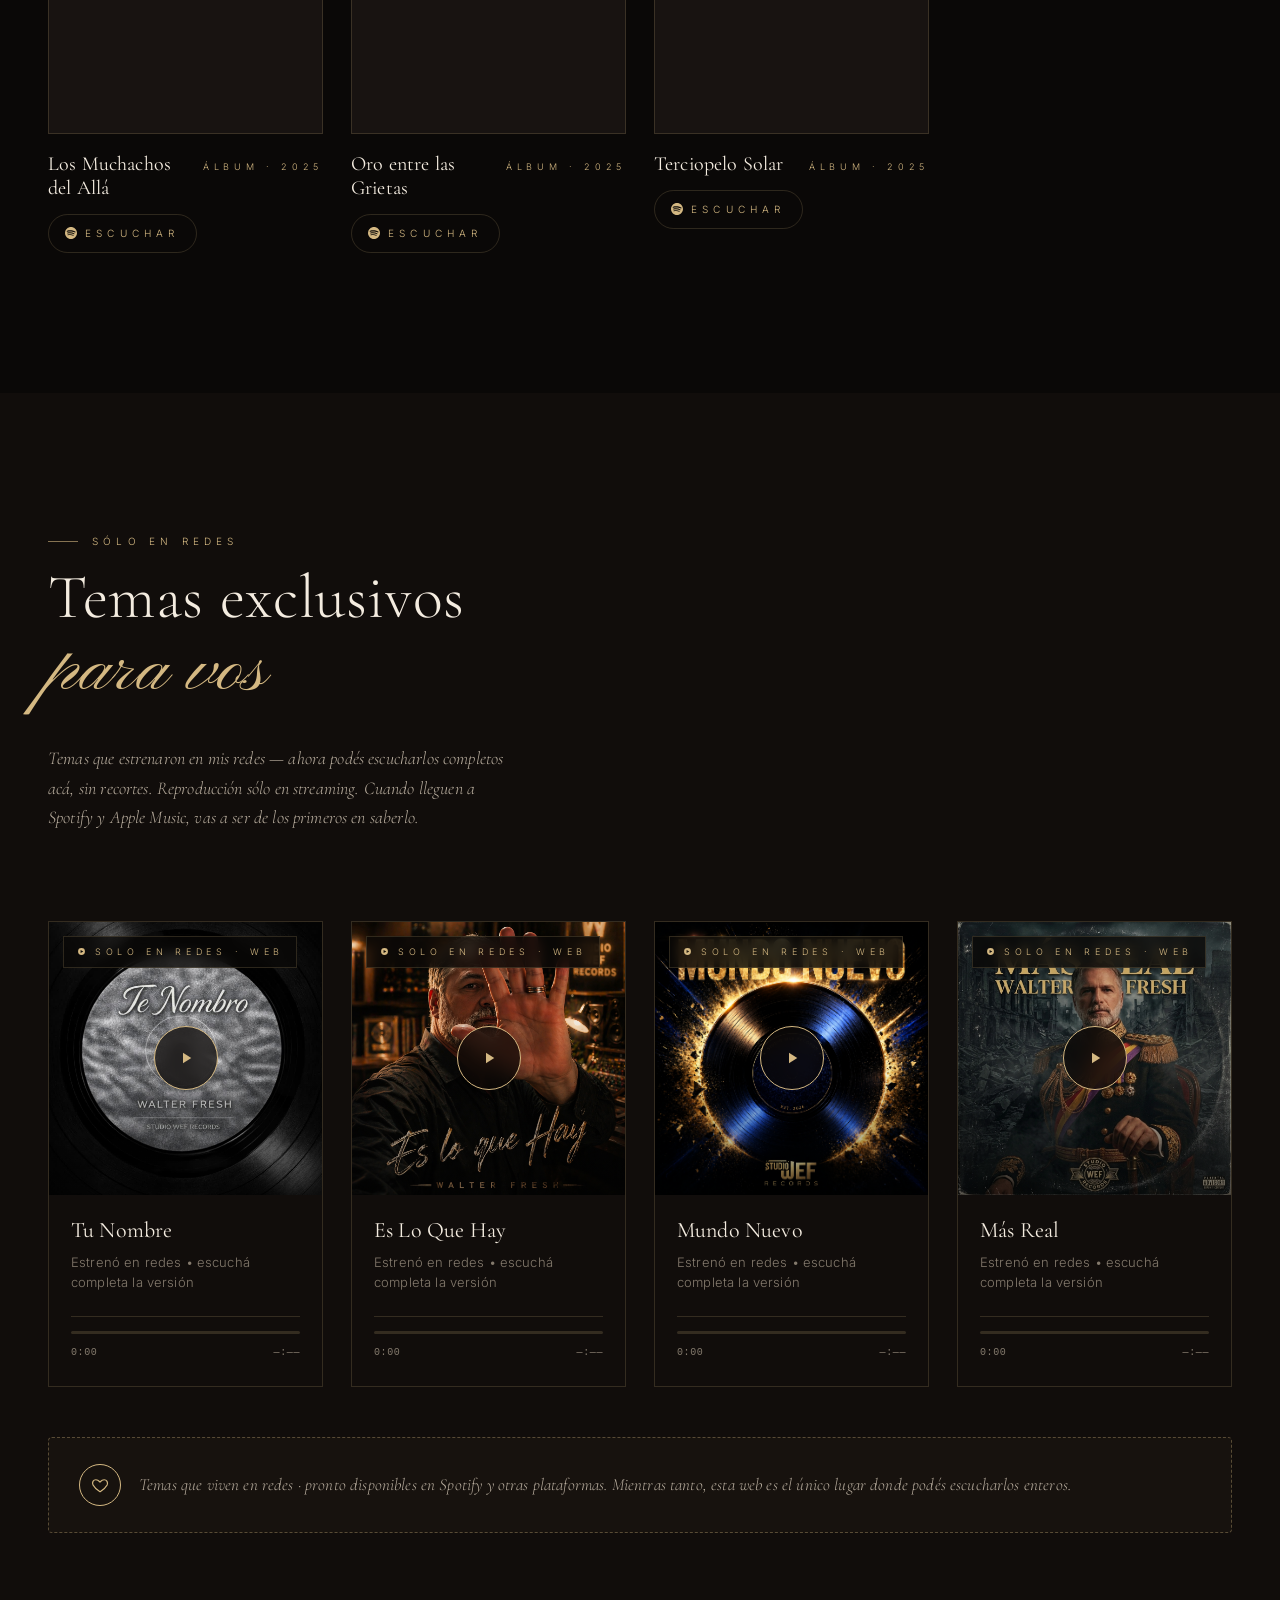
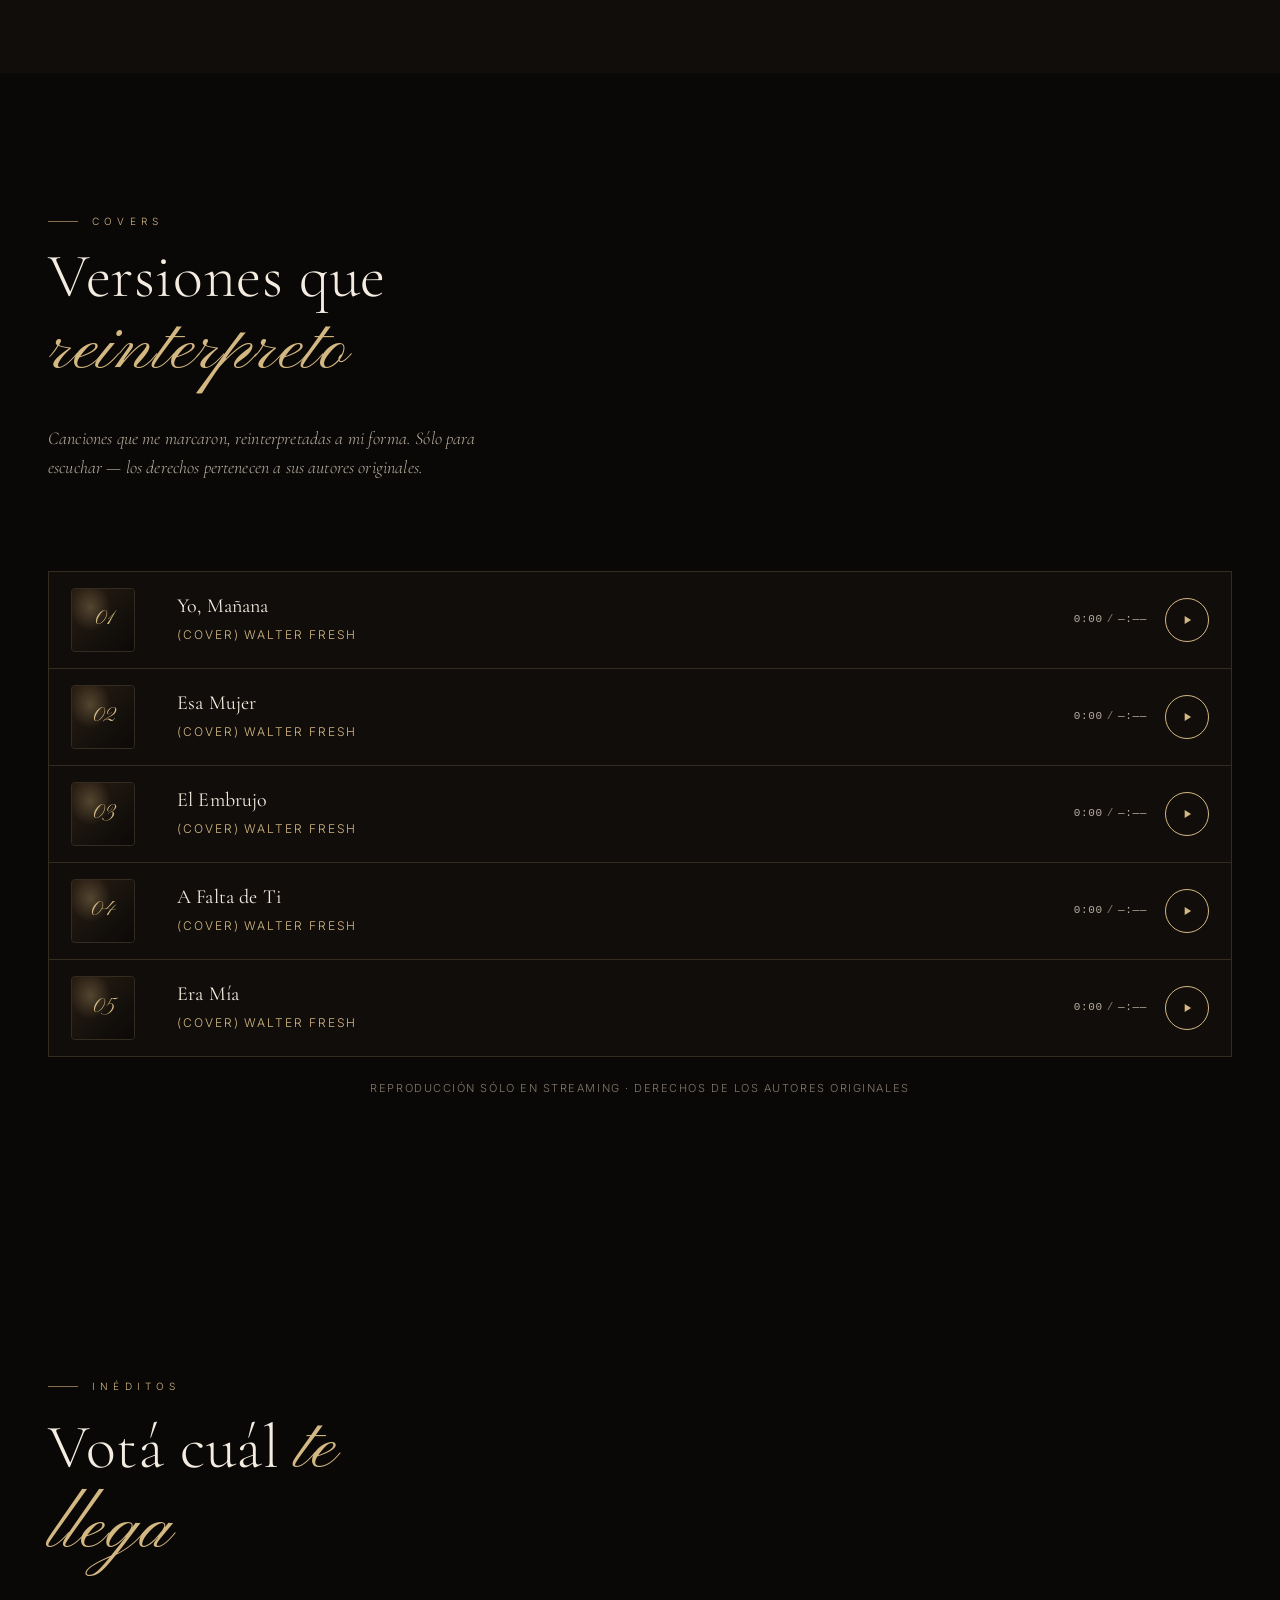
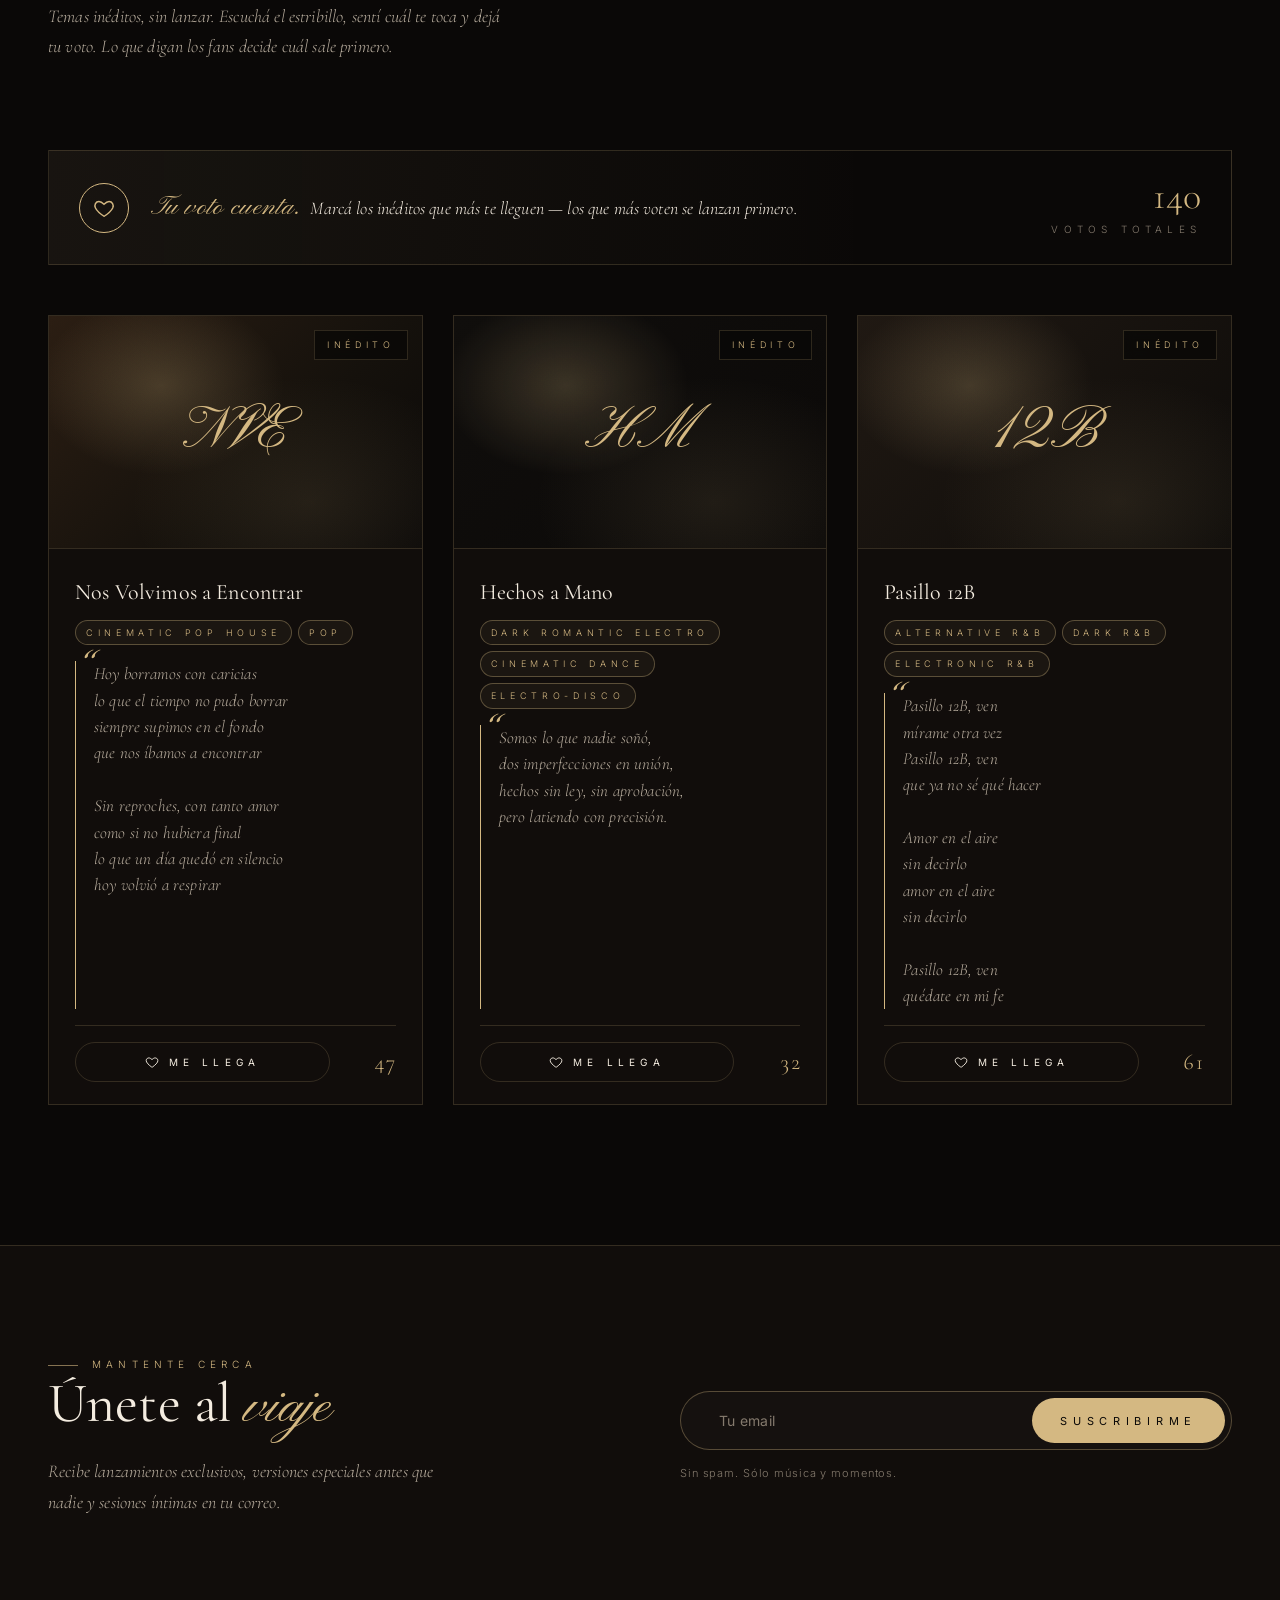
==== commit a5de294c: "Update index.html" ====
--- a/index.html
+++ b/index.html
@@ -126,7 +126,7 @@
         <div class="about-portrait reveal">
           <div class="about-video-wrap">
             <iframe
-              src="https://www.youtube.com/embed/X_ffIbzmjbE?rel=0&modestbranding=1&playsinline=1"
+              src="https://www.youtube.com/embed/l_t6OEPbo0Y?rel=0&modestbranding=1&playsinline=1"
               title="Walter Fresh — Bienvenida"
               frameborder="0"
               allow="accelerometer; autoplay; clipboard-write; encrypted-media; gyroscope; picture-in-picture"
--- a/styles.css
+++ b/styles.css
@@ -380,28 +380,33 @@
    ========================================================= */
 .about-grid {
   display: grid;
-  grid-template-columns: 1fr 1.2fr;
-  gap: 90px;
-  align-items: center;
-}
-@media (max-width: 900px) {
-  .about-grid { grid-template-columns: 1fr; gap: 50px; }
+  grid-template-columns: 1fr;
+  gap: 60px;
+  align-items: start;
+}
+@media (min-width: 900px) {
+  .about-grid {
+    grid-template-columns: 1.2fr 1fr;
+    gap: 70px;
+    align-items: center;
+  }
 }
 
 .about-video-wrap {
   position: relative;
   width: 100%;
-  aspect-ratio: 9 / 16;
+  aspect-ratio: 16 / 9;
   overflow: hidden;
-  border-radius: 4px;
+  border-radius: 6px;
   background: #000;
+  box-shadow: 0 20px 60px rgba(0,0,0,0.6);
 }
 .about-video-wrap video {
   position: absolute;
   top: 0; left: 0;
   width: 100%; height: 100%;
   object-fit: cover;
-  border-radius: 4px;
+  border-radius: 6px;
 }
 .about-video-wrap iframe {
   position: absolute;
@@ -412,7 +417,6 @@
 
 .about-portrait {
   position: relative;
-  aspect-ratio: 9 / 16;
   overflow: hidden;
 }
 .about-portrait img {
